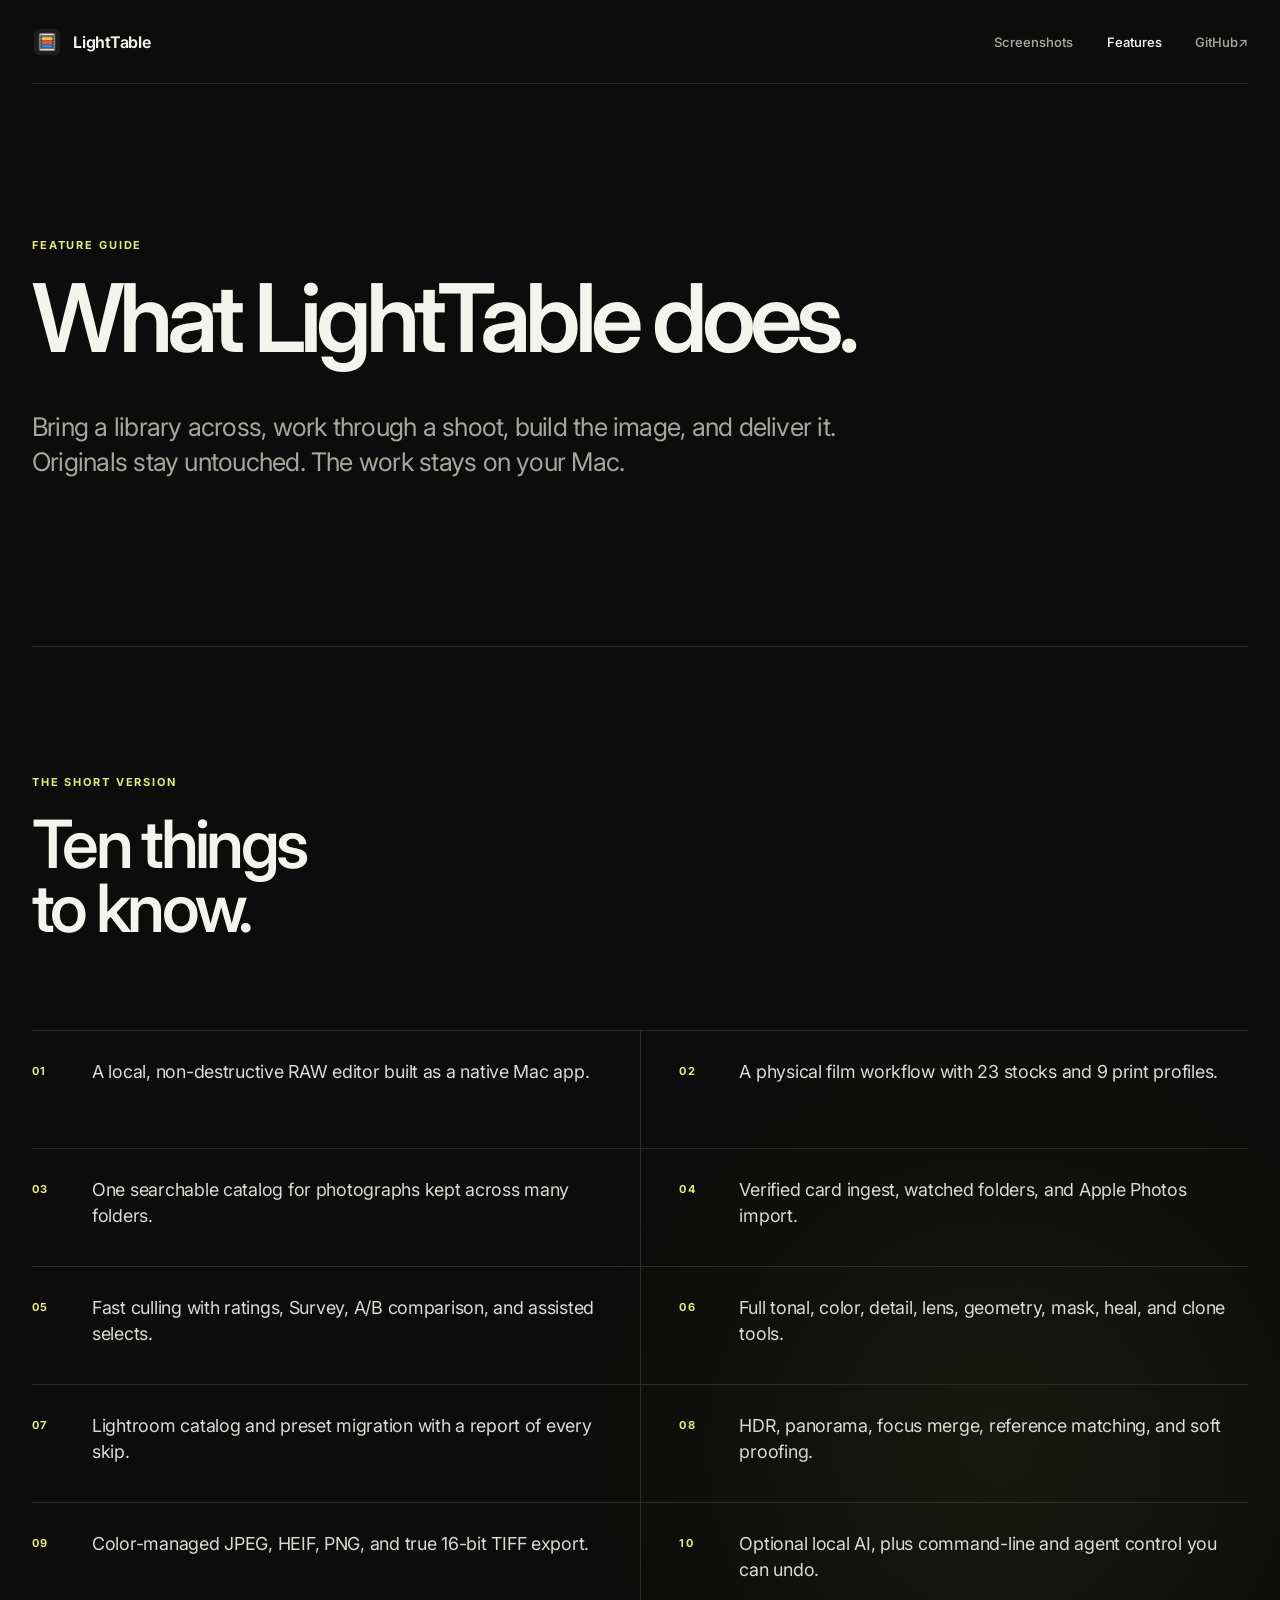
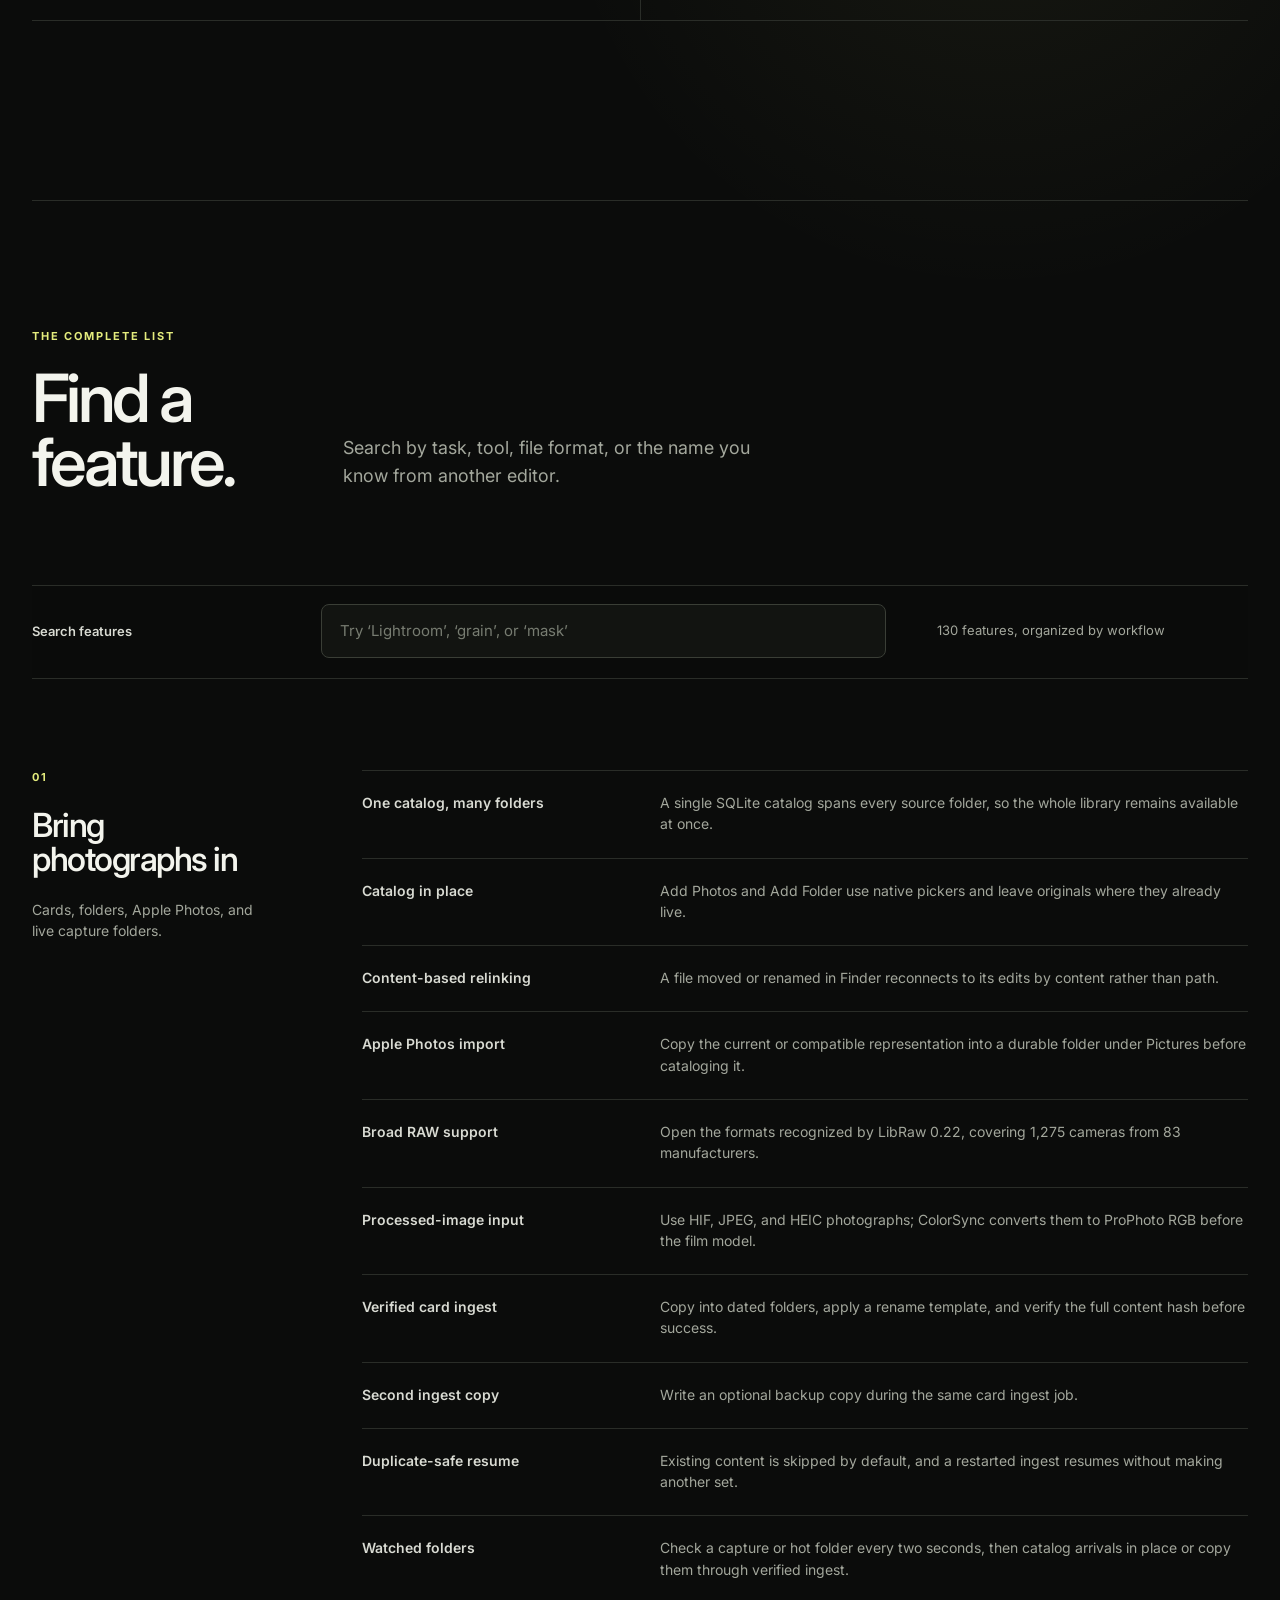
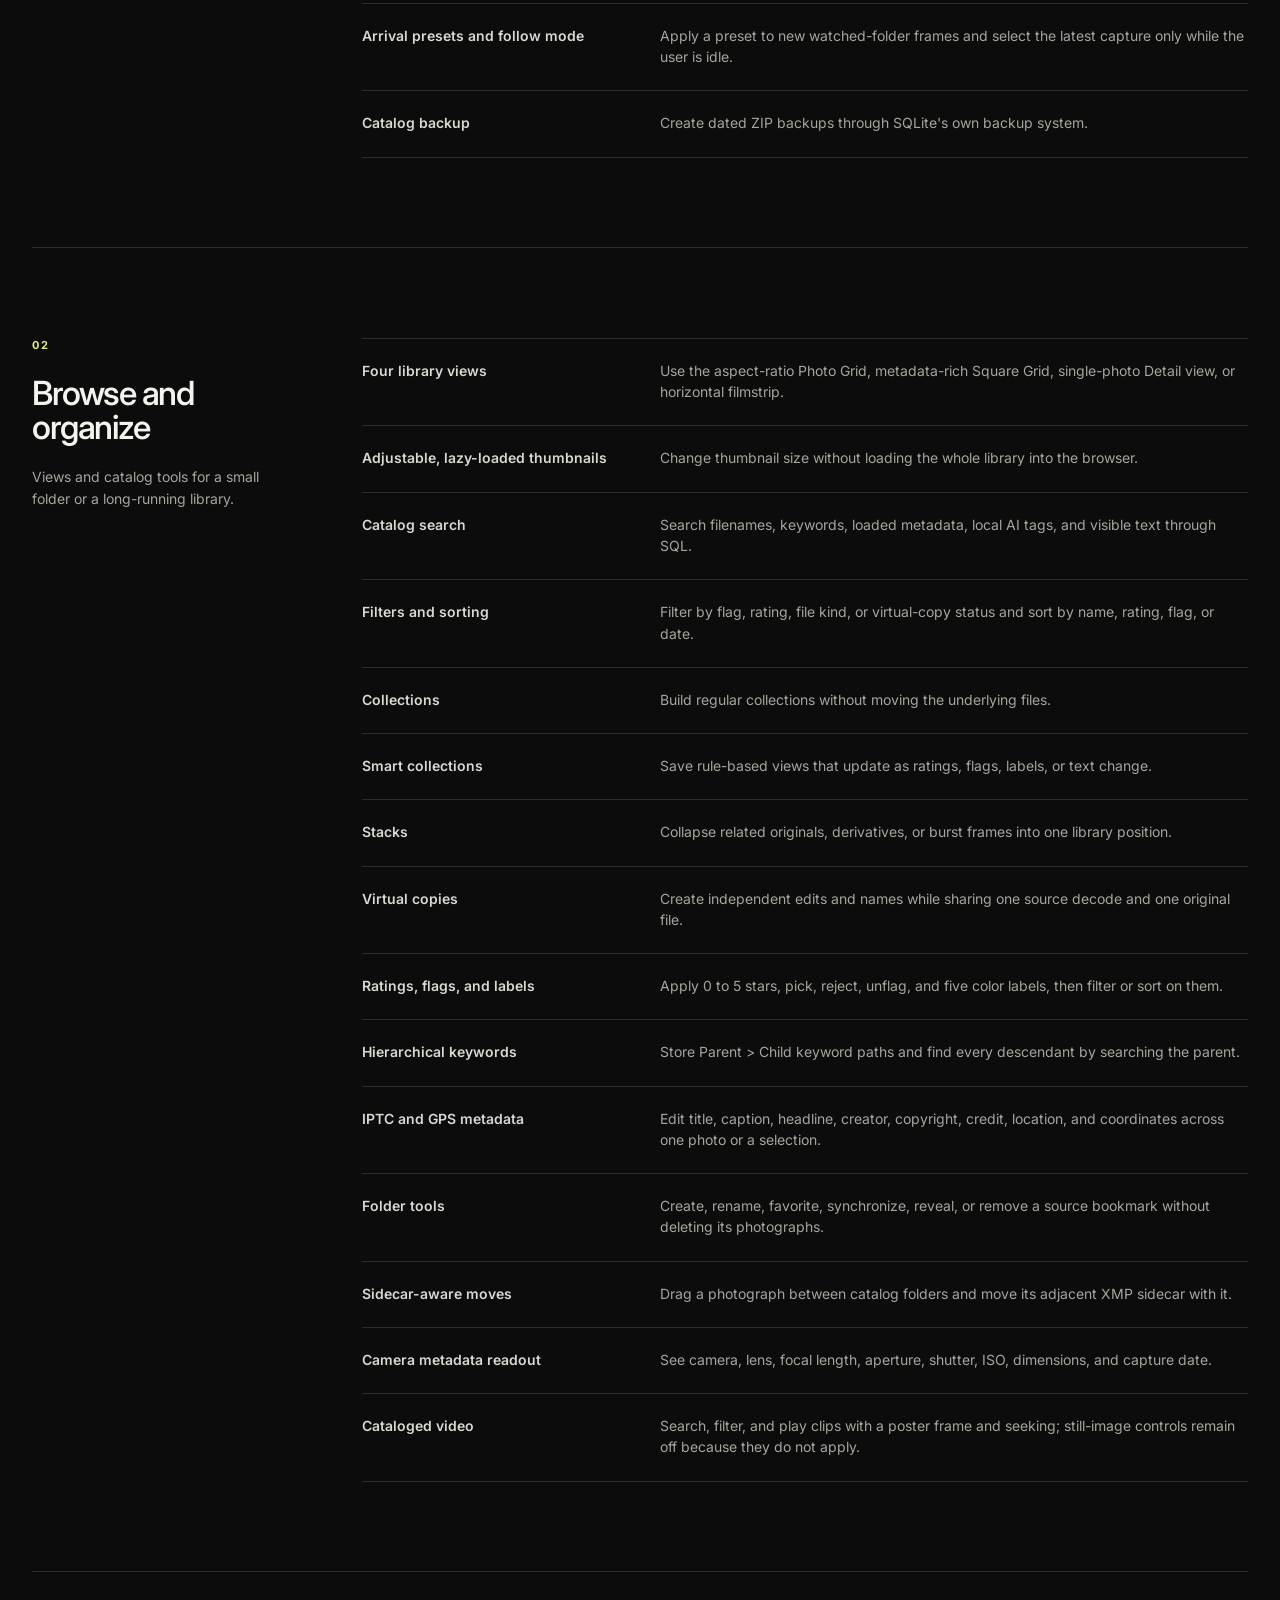
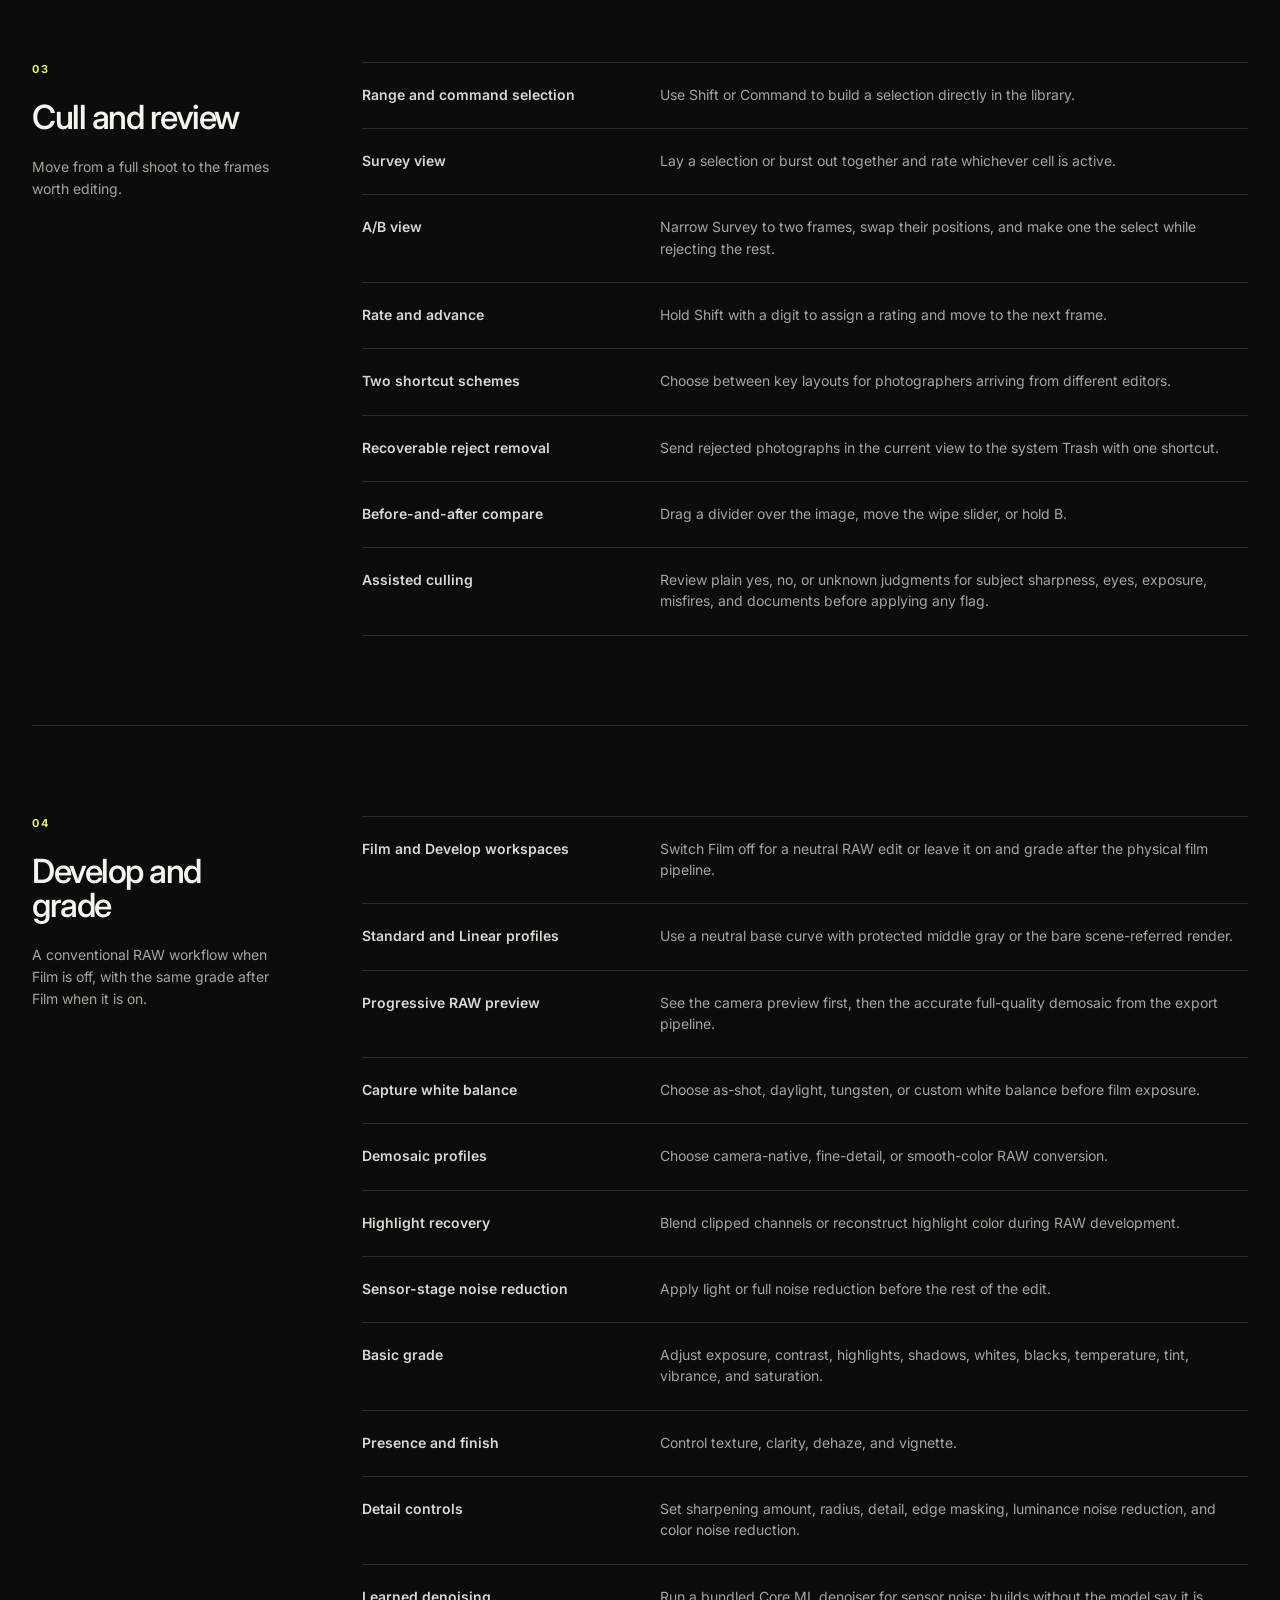
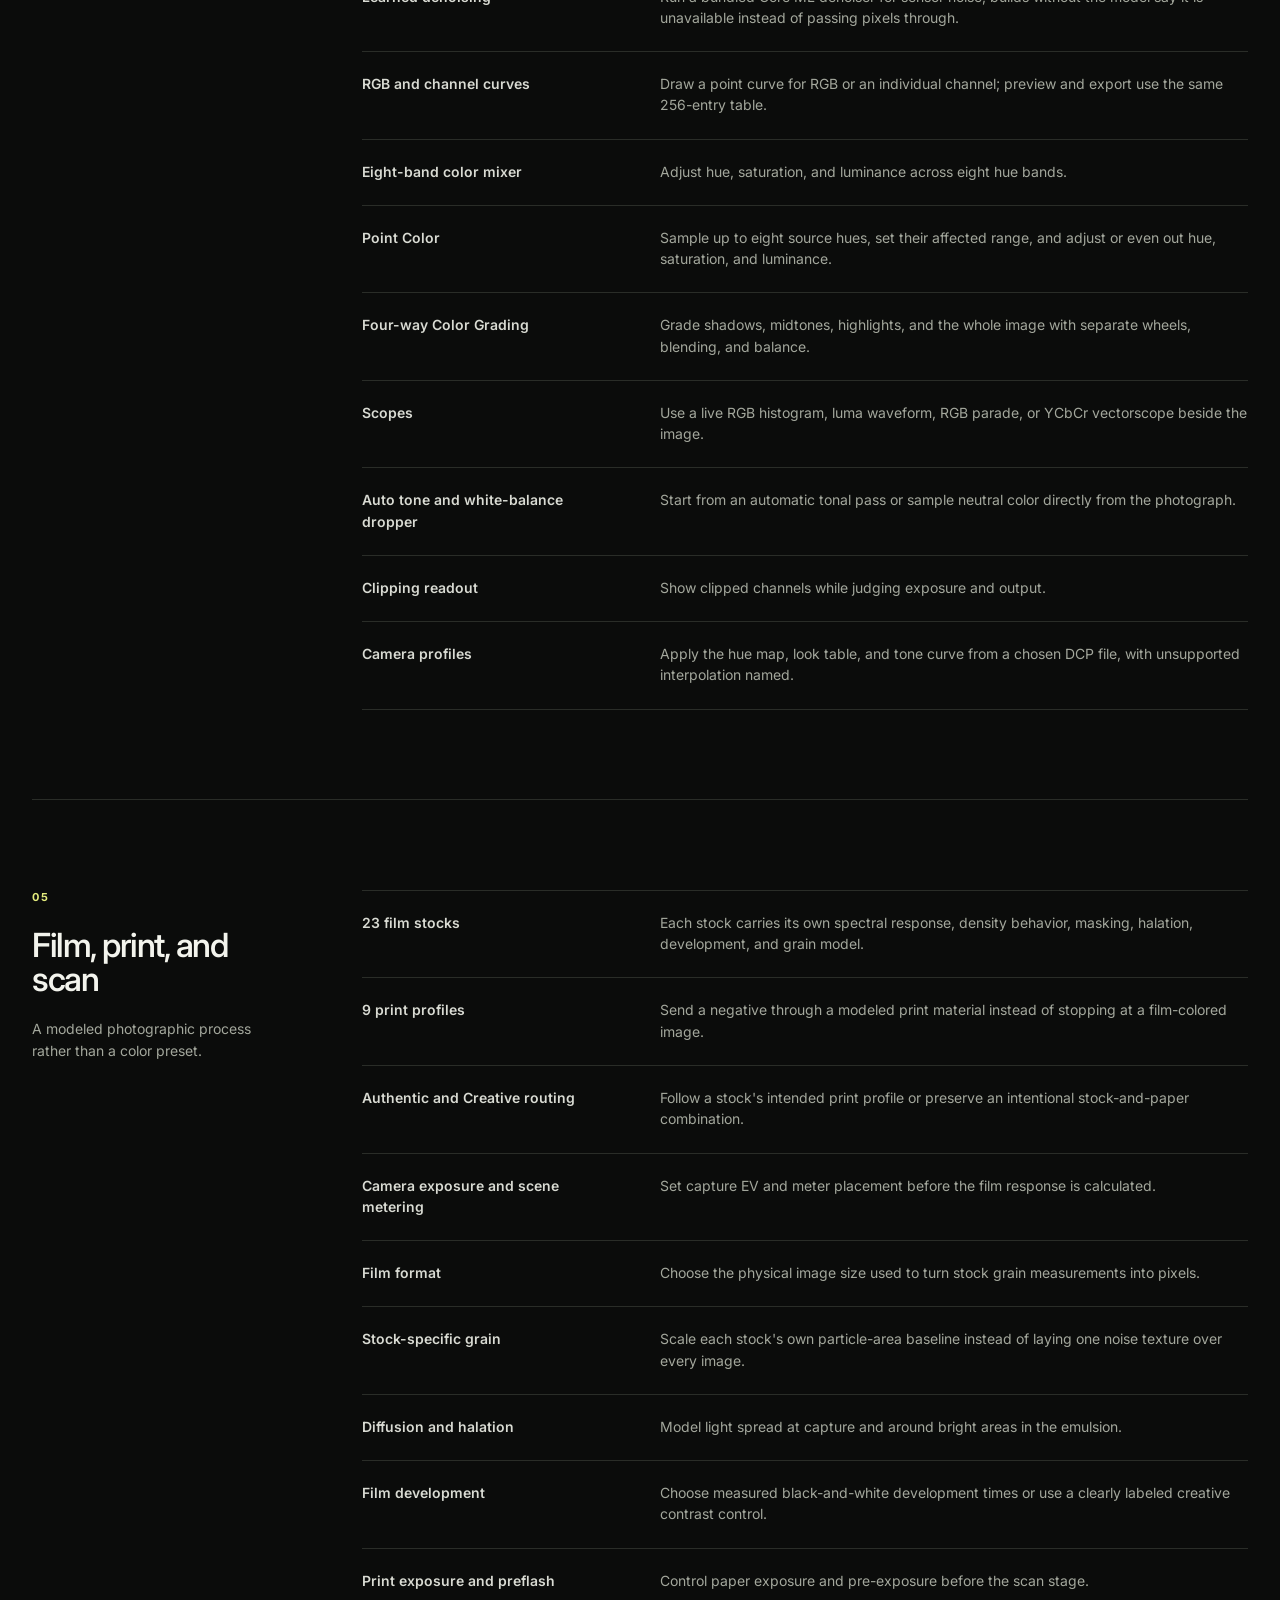
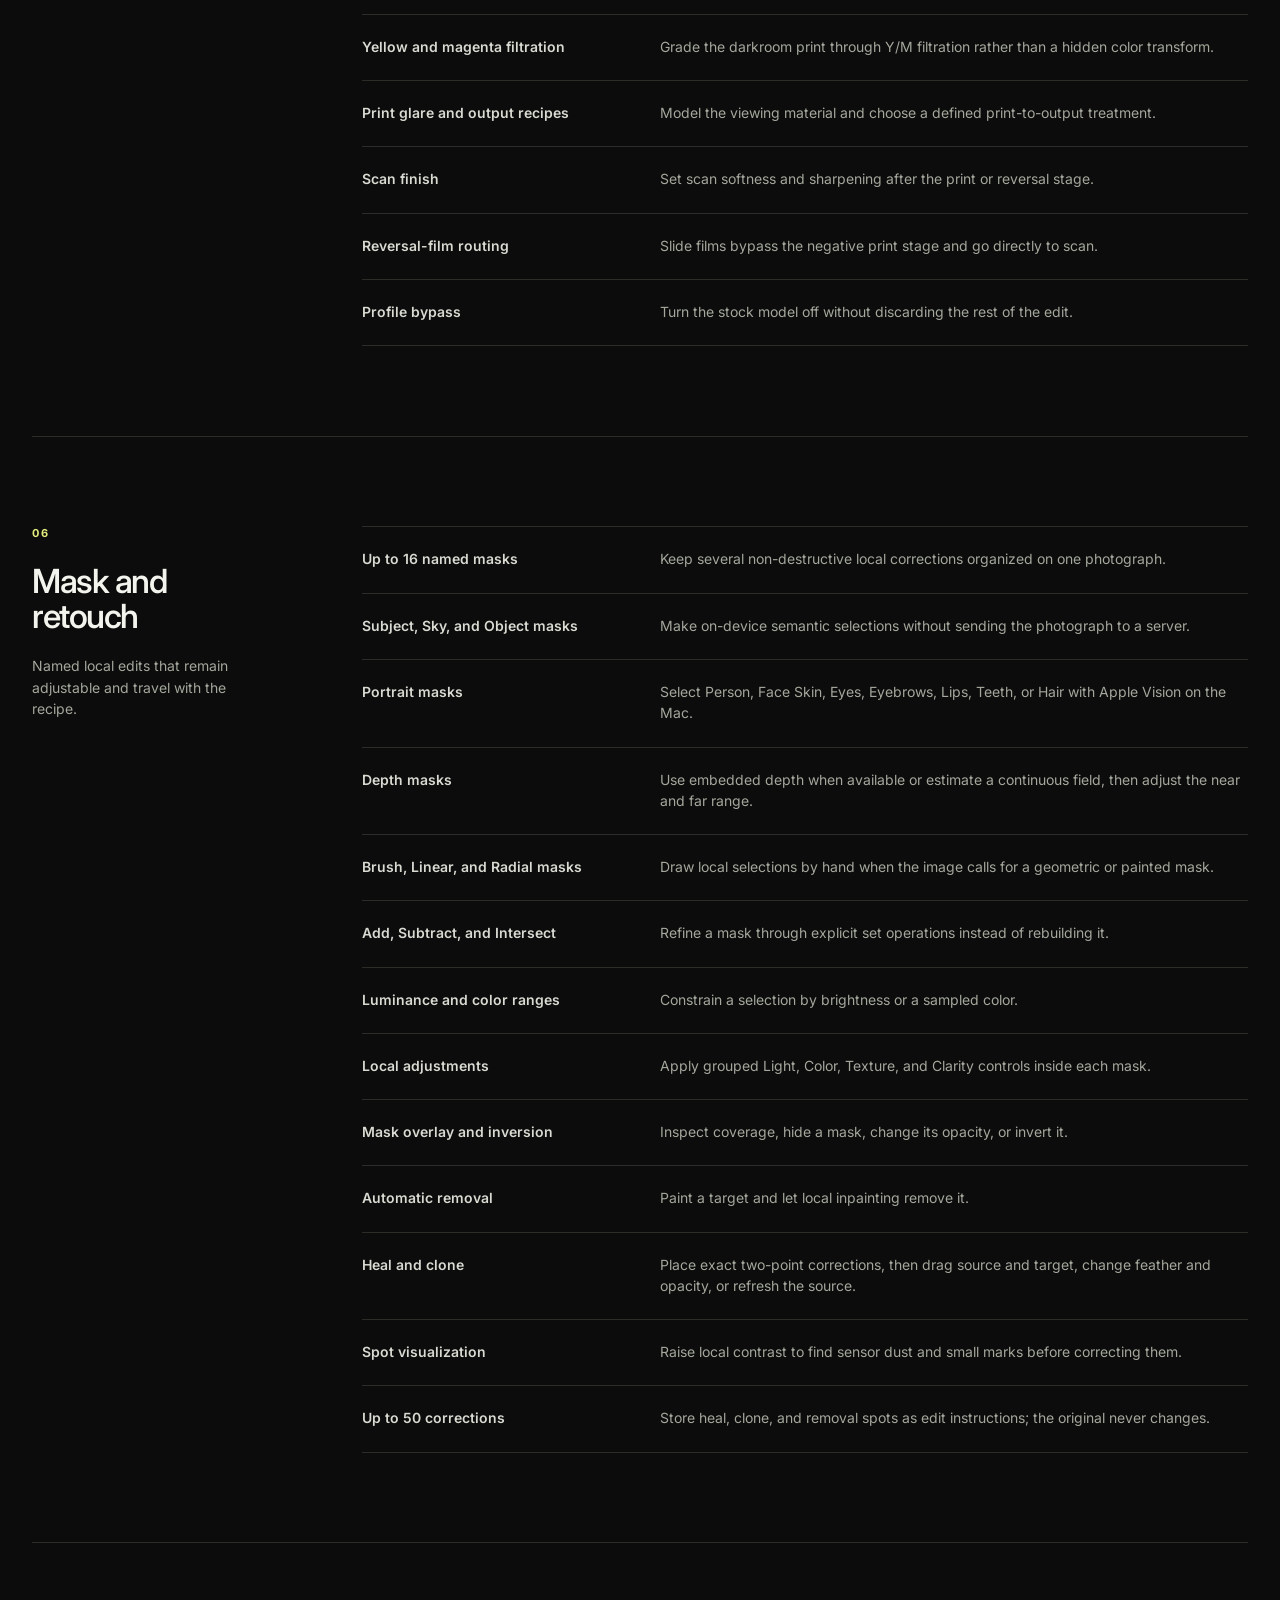
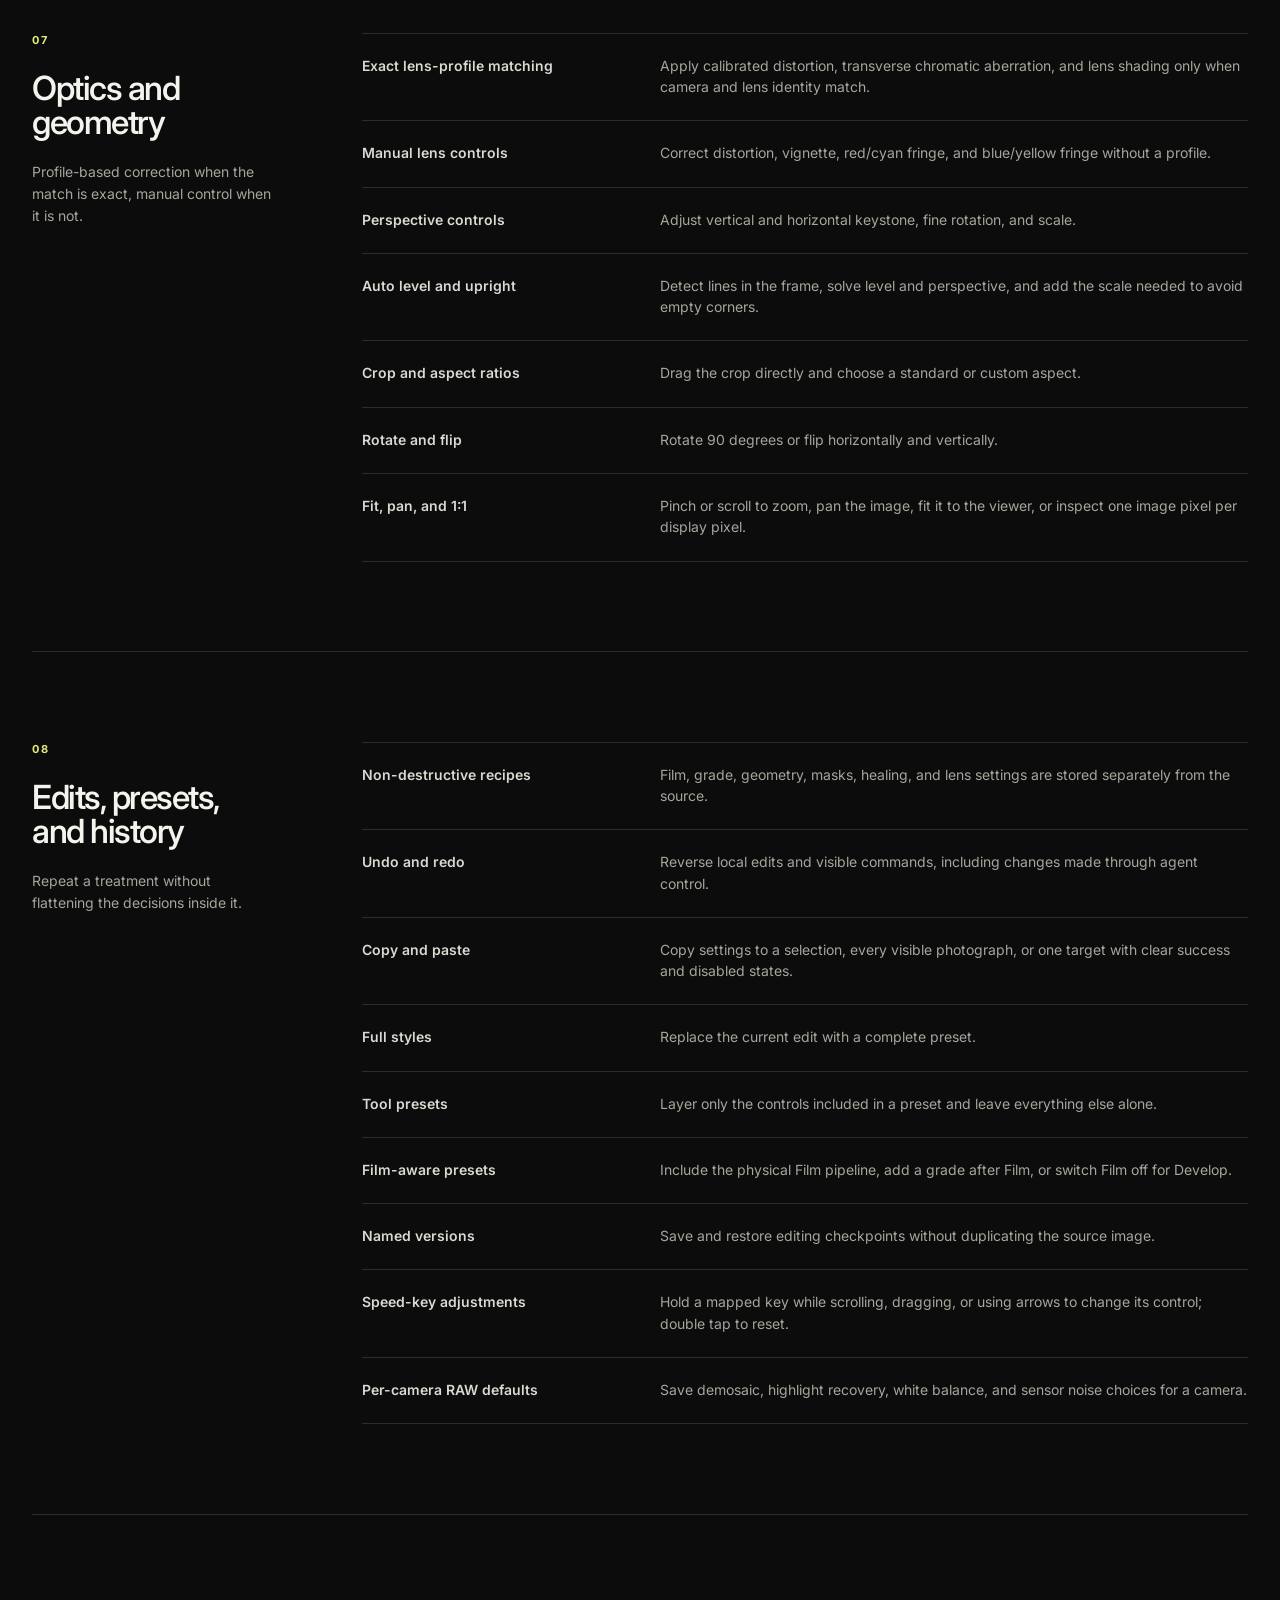
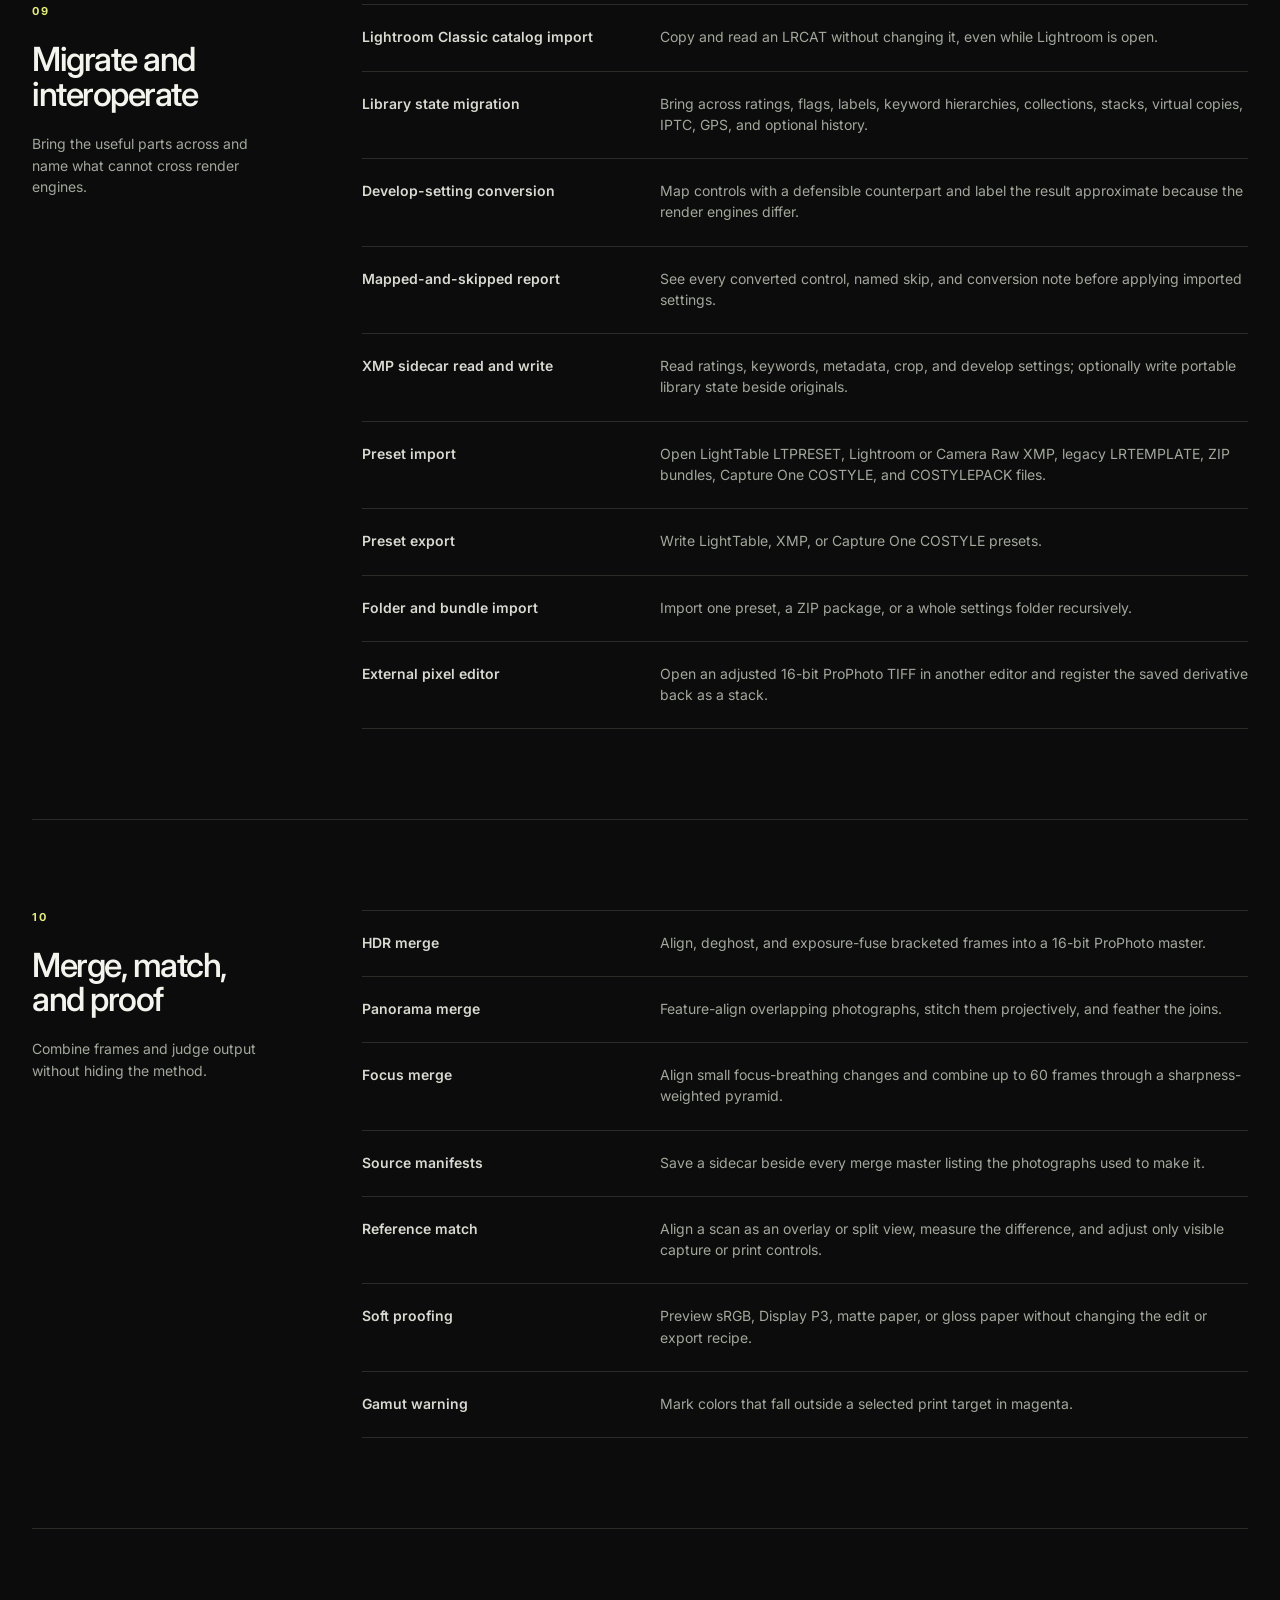
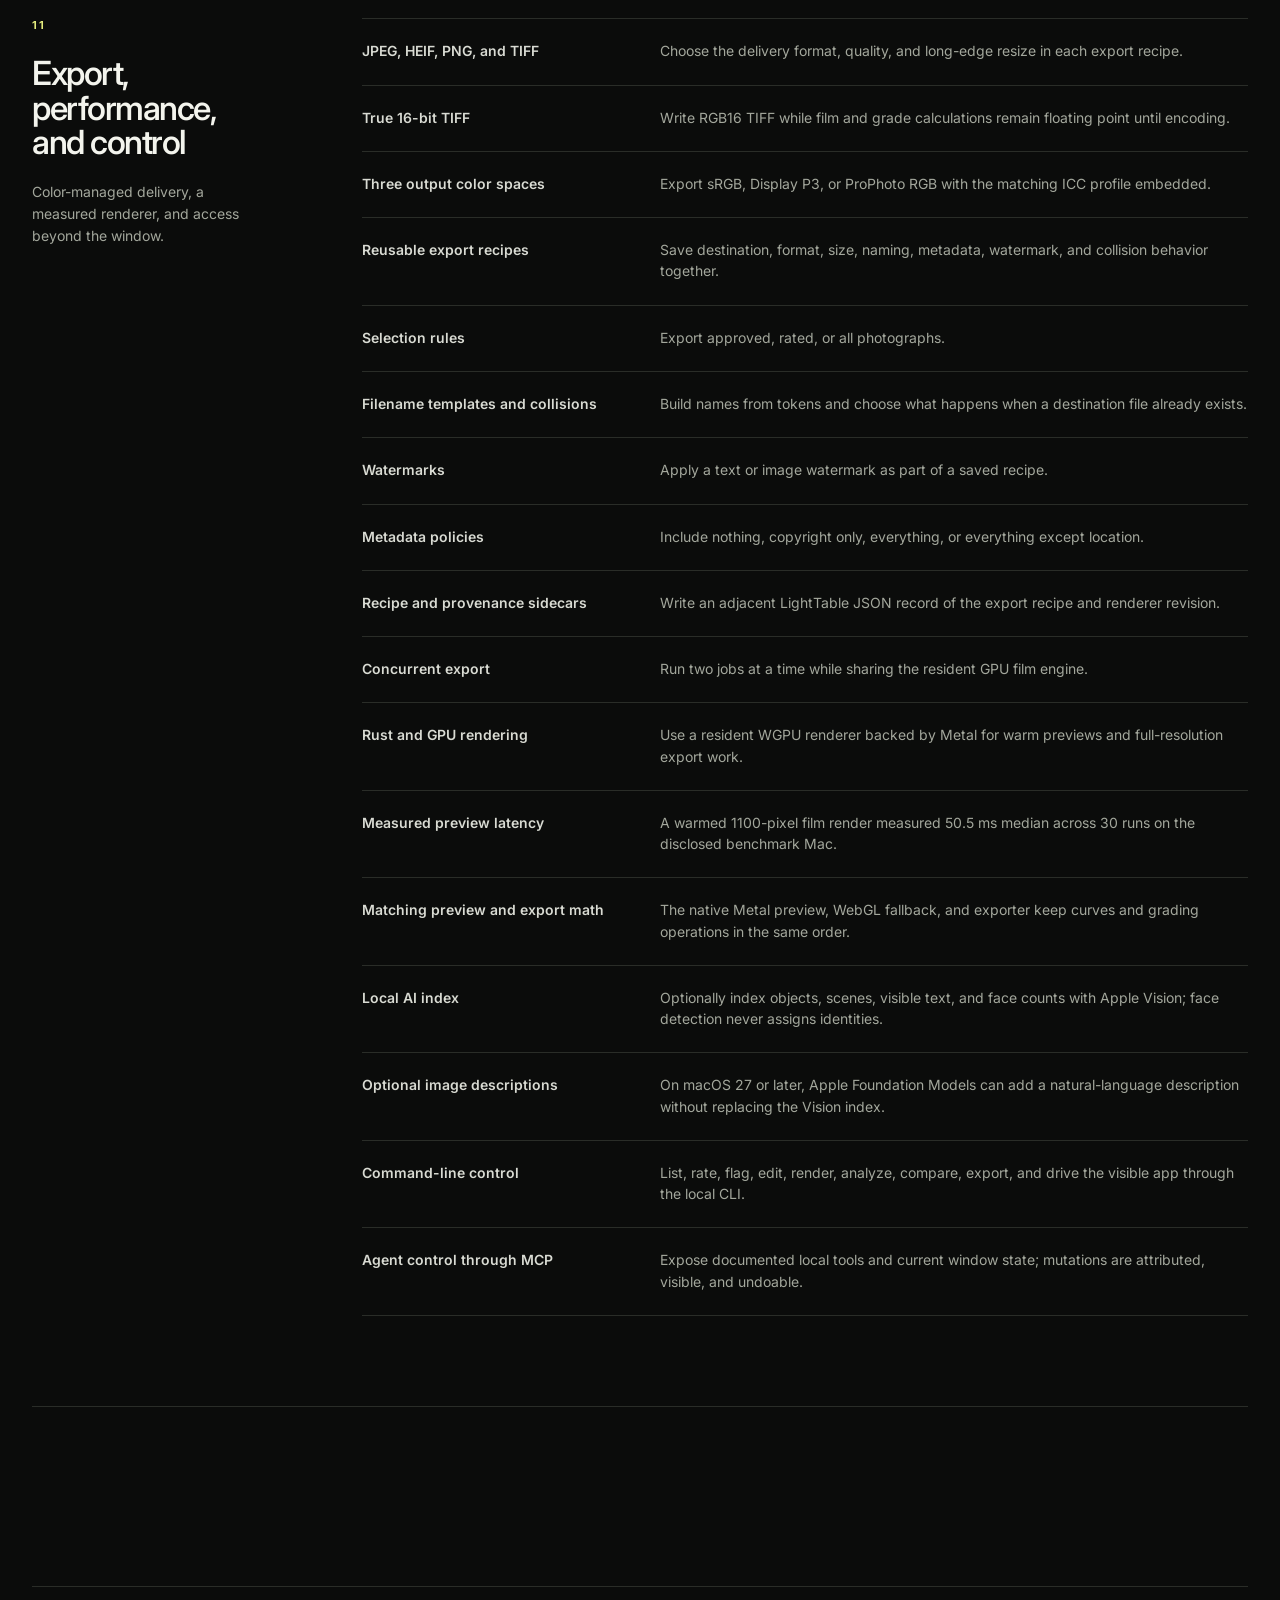
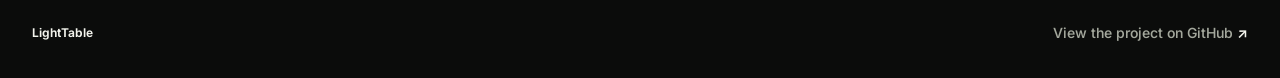
==== features.html @ 834a9f25 "Add searchable feature guide" ====
<!doctype html>
<html lang="en">
  <head>
    <meta charset="utf-8" />
    <meta name="viewport" content="width=device-width, initial-scale=1" />
    <meta
      name="description"
      content="A complete, searchable guide to LightTable's library, RAW editing, film, masking, migration, and export features."
    />
    <meta property="og:title" content="LightTable features" />
    <meta
      property="og:description"
      content="A complete, searchable guide to LightTable's photographic workflow."
    />
    <meta property="og:type" content="website" />
    <meta property="og:url" content="https://lighttable.app/features.html" />
    <meta property="og:image" content="https://lighttable.app/og.png" />
    <meta name="twitter:card" content="summary_large_image" />
    <meta name="theme-color" content="#0b0c0b" />
    <link rel="icon" href="icon.png" />
    <link rel="preconnect" href="https://fonts.googleapis.com" />
    <link rel="preconnect" href="https://fonts.gstatic.com" crossorigin />
    <link
      href="https://fonts.googleapis.com/css2?family=Inter:wght@400;500;600;700&amp;display=swap"
      rel="stylesheet"
    />
    <link rel="stylesheet" href="styles.css" />
    <title>LightTable features</title>
  </head>
  <body>
    <a class="skip-link" href="#main">Skip to content</a>
    <header class="site-header">
      <a class="wordmark" href="./" aria-label="LightTable home">
        <img src="icon.png" alt="" width="30" height="30" />
        <span>LightTable</span>
      </a>
      <nav class="site-nav" aria-label="Main navigation">
        <a href="screenshots.html">Screenshots</a>
        <a href="features.html" aria-current="page">Features</a>
        <a href="https://github.com/reville/lighttable-app">GitHub <span aria-hidden="true">↗</span></a>
      </nav>
    </header>

    <main class="features-main" id="main">
      <header class="features-hero">
        <p class="eyebrow reveal">Feature guide</p>
        <h1 class="reveal">What LightTable does.</h1>
        <p class="features-lede reveal">
          Bring a library across, work through a shoot, build the image, and
          deliver it. Originals stay untouched. The work stays on your Mac.
        </p>
      </header>

      <section class="feature-overview" aria-labelledby="overview-title">
        <header class="feature-section-intro reveal">
          <p class="eyebrow">The short version</p>
          <h2 id="overview-title">Ten things to know.</h2>
        </header>
        <ol class="big-picture-list reveal">
          <li>A local, non-destructive RAW editor built as a native Mac app.</li>
          <li>A physical film workflow with 23 stocks and 9 print profiles.</li>
          <li>One searchable catalog for photographs kept across many folders.</li>
          <li>Verified card ingest, watched folders, and Apple Photos import.</li>
          <li>Fast culling with ratings, Survey, A/B comparison, and assisted selects.</li>
          <li>Full tonal, color, detail, lens, geometry, mask, heal, and clone tools.</li>
          <li>Lightroom catalog and preset migration with a report of every skip.</li>
          <li>HDR, panorama, focus merge, reference matching, and soft proofing.</li>
          <li>Color-managed JPEG, HEIF, PNG, and true 16-bit TIFF export.</li>
          <li>Optional local AI, plus command-line and agent control you can undo.</li>
        </ol>
      </section>

      <section class="feature-directory" aria-labelledby="directory-title">
        <header class="feature-section-intro feature-directory-intro reveal">
          <p class="eyebrow">The complete list</p>
          <h2 id="directory-title">Find a feature.</h2>
          <p>
            Search by task, tool, file format, or the name you know from another editor.
          </p>
        </header>

        <div class="feature-search-bar">
          <form class="feature-search" role="search" novalidate>
            <label for="feature-search">Search features</label>
            <div class="feature-search-control">
              <input
                id="feature-search"
                name="q"
                type="search"
                placeholder="Try ‘Lightroom’, ‘grain’, or ‘mask’"
                autocomplete="off"
                aria-describedby="feature-results"
              />
              <button id="feature-search-clear" type="button" hidden>Clear</button>
            </div>
            <p id="feature-results" aria-live="polite" aria-atomic="true">
              Browse every feature by workflow.
            </p>
          </form>
        </div>

        <div class="feature-groups">
          <section class="feature-group reveal" data-feature-group>
            <header class="feature-group-header">
              <p class="feature-group-number">01</p>
              <h3>Bring photographs in</h3>
              <p>Cards, folders, Apple Photos, and live capture folders.</p>
            </header>
            <ul class="feature-items">
              <li data-feature><strong>One catalog, many folders</strong><span>A single SQLite catalog spans every source folder, so the whole library remains available at once.</span></li>
              <li data-feature><strong>Catalog in place</strong><span>Add Photos and Add Folder use native pickers and leave originals where they already live.</span></li>
              <li data-feature><strong>Content-based relinking</strong><span>A file moved or renamed in Finder reconnects to its edits by content rather than path.</span></li>
              <li data-feature><strong>Apple Photos import</strong><span>Copy the current or compatible representation into a durable folder under Pictures before cataloging it.</span></li>
              <li data-feature><strong>Broad RAW support</strong><span>Open the formats recognized by LibRaw 0.22, covering 1,275 cameras from 83 manufacturers.</span></li>
              <li data-feature><strong>Processed-image input</strong><span>Use HIF, JPEG, and HEIC photographs; ColorSync converts them to ProPhoto RGB before the film model.</span></li>
              <li data-feature><strong>Verified card ingest</strong><span>Copy into dated folders, apply a rename template, and verify the full content hash before success.</span></li>
              <li data-feature><strong>Second ingest copy</strong><span>Write an optional backup copy during the same card ingest job.</span></li>
              <li data-feature><strong>Duplicate-safe resume</strong><span>Existing content is skipped by default, and a restarted ingest resumes without making another set.</span></li>
              <li data-feature><strong>Watched folders</strong><span>Check a capture or hot folder every two seconds, then catalog arrivals in place or copy them through verified ingest.</span></li>
              <li data-feature><strong>Arrival presets and follow mode</strong><span>Apply a preset to new watched-folder frames and select the latest capture only while the user is idle.</span></li>
              <li data-feature><strong>Catalog backup</strong><span>Create dated ZIP backups through SQLite's own backup system.</span></li>
            </ul>
          </section>

          <section class="feature-group reveal" data-feature-group>
            <header class="feature-group-header">
              <p class="feature-group-number">02</p>
              <h3>Browse and organize</h3>
              <p>Views and catalog tools for a small folder or a long-running library.</p>
            </header>
            <ul class="feature-items">
              <li data-feature><strong>Four library views</strong><span>Use the aspect-ratio Photo Grid, metadata-rich Square Grid, single-photo Detail view, or horizontal filmstrip.</span></li>
              <li data-feature><strong>Adjustable, lazy-loaded thumbnails</strong><span>Change thumbnail size without loading the whole library into the browser.</span></li>
              <li data-feature><strong>Catalog search</strong><span>Search filenames, keywords, loaded metadata, local AI tags, and visible text through SQL.</span></li>
              <li data-feature><strong>Filters and sorting</strong><span>Filter by flag, rating, file kind, or virtual-copy status and sort by name, rating, flag, or date.</span></li>
              <li data-feature><strong>Collections</strong><span>Build regular collections without moving the underlying files.</span></li>
              <li data-feature><strong>Smart collections</strong><span>Save rule-based views that update as ratings, flags, labels, or text change.</span></li>
              <li data-feature><strong>Stacks</strong><span>Collapse related originals, derivatives, or burst frames into one library position.</span></li>
              <li data-feature><strong>Virtual copies</strong><span>Create independent edits and names while sharing one source decode and one original file.</span></li>
              <li data-feature><strong>Ratings, flags, and labels</strong><span>Apply 0 to 5 stars, pick, reject, unflag, and five color labels, then filter or sort on them.</span></li>
              <li data-feature><strong>Hierarchical keywords</strong><span>Store Parent &gt; Child keyword paths and find every descendant by searching the parent.</span></li>
              <li data-feature><strong>IPTC and GPS metadata</strong><span>Edit title, caption, headline, creator, copyright, credit, location, and coordinates across one photo or a selection.</span></li>
              <li data-feature><strong>Folder tools</strong><span>Create, rename, favorite, synchronize, reveal, or remove a source bookmark without deleting its photographs.</span></li>
              <li data-feature><strong>Sidecar-aware moves</strong><span>Drag a photograph between catalog folders and move its adjacent XMP sidecar with it.</span></li>
              <li data-feature><strong>Camera metadata readout</strong><span>See camera, lens, focal length, aperture, shutter, ISO, dimensions, and capture date.</span></li>
              <li data-feature><strong>Cataloged video</strong><span>Search, filter, and play clips with a poster frame and seeking; still-image controls remain off because they do not apply.</span></li>
            </ul>
          </section>

          <section class="feature-group reveal" data-feature-group>
            <header class="feature-group-header">
              <p class="feature-group-number">03</p>
              <h3>Cull and review</h3>
              <p>Move from a full shoot to the frames worth editing.</p>
            </header>
            <ul class="feature-items">
              <li data-feature><strong>Range and command selection</strong><span>Use Shift or Command to build a selection directly in the library.</span></li>
              <li data-feature><strong>Survey view</strong><span>Lay a selection or burst out together and rate whichever cell is active.</span></li>
              <li data-feature><strong>A/B view</strong><span>Narrow Survey to two frames, swap their positions, and make one the select while rejecting the rest.</span></li>
              <li data-feature><strong>Rate and advance</strong><span>Hold Shift with a digit to assign a rating and move to the next frame.</span></li>
              <li data-feature><strong>Two shortcut schemes</strong><span>Choose between key layouts for photographers arriving from different editors.</span></li>
              <li data-feature><strong>Recoverable reject removal</strong><span>Send rejected photographs in the current view to the system Trash with one shortcut.</span></li>
              <li data-feature><strong>Before-and-after compare</strong><span>Drag a divider over the image, move the wipe slider, or hold B.</span></li>
              <li data-feature><strong>Assisted culling</strong><span>Review plain yes, no, or unknown judgments for subject sharpness, eyes, exposure, misfires, and documents before applying any flag.</span></li>
            </ul>
          </section>

          <section class="feature-group reveal" data-feature-group>
            <header class="feature-group-header">
              <p class="feature-group-number">04</p>
              <h3>Develop and grade</h3>
              <p>A conventional RAW workflow when Film is off, with the same grade after Film when it is on.</p>
            </header>
            <ul class="feature-items">
              <li data-feature><strong>Film and Develop workspaces</strong><span>Switch Film off for a neutral RAW edit or leave it on and grade after the physical film pipeline.</span></li>
              <li data-feature><strong>Standard and Linear profiles</strong><span>Use a neutral base curve with protected middle gray or the bare scene-referred render.</span></li>
              <li data-feature><strong>Progressive RAW preview</strong><span>See the camera preview first, then the accurate full-quality demosaic from the export pipeline.</span></li>
              <li data-feature><strong>Capture white balance</strong><span>Choose as-shot, daylight, tungsten, or custom white balance before film exposure.</span></li>
              <li data-feature><strong>Demosaic profiles</strong><span>Choose camera-native, fine-detail, or smooth-color RAW conversion.</span></li>
              <li data-feature><strong>Highlight recovery</strong><span>Blend clipped channels or reconstruct highlight color during RAW development.</span></li>
              <li data-feature><strong>Sensor-stage noise reduction</strong><span>Apply light or full noise reduction before the rest of the edit.</span></li>
              <li data-feature><strong>Basic grade</strong><span>Adjust exposure, contrast, highlights, shadows, whites, blacks, temperature, tint, vibrance, and saturation.</span></li>
              <li data-feature><strong>Presence and finish</strong><span>Control texture, clarity, dehaze, and vignette.</span></li>
              <li data-feature><strong>Detail controls</strong><span>Set sharpening amount, radius, detail, edge masking, luminance noise reduction, and color noise reduction.</span></li>
              <li data-feature><strong>Learned denoising</strong><span>Run a bundled Core ML denoiser for sensor noise; builds without the model say it is unavailable instead of passing pixels through.</span></li>
              <li data-feature><strong>RGB and channel curves</strong><span>Draw a point curve for RGB or an individual channel; preview and export use the same 256-entry table.</span></li>
              <li data-feature><strong>Eight-band color mixer</strong><span>Adjust hue, saturation, and luminance across eight hue bands.</span></li>
              <li data-feature><strong>Point Color</strong><span>Sample up to eight source hues, set their affected range, and adjust or even out hue, saturation, and luminance.</span></li>
              <li data-feature><strong>Four-way Color Grading</strong><span>Grade shadows, midtones, highlights, and the whole image with separate wheels, blending, and balance.</span></li>
              <li data-feature><strong>Scopes</strong><span>Use a live RGB histogram, luma waveform, RGB parade, or YCbCr vectorscope beside the image.</span></li>
              <li data-feature><strong>Auto tone and white-balance dropper</strong><span>Start from an automatic tonal pass or sample neutral color directly from the photograph.</span></li>
              <li data-feature><strong>Clipping readout</strong><span>Show clipped channels while judging exposure and output.</span></li>
              <li data-feature><strong>Camera profiles</strong><span>Apply the hue map, look table, and tone curve from a chosen DCP file, with unsupported interpolation named.</span></li>
            </ul>
          </section>

          <section class="feature-group reveal" data-feature-group>
            <header class="feature-group-header">
              <p class="feature-group-number">05</p>
              <h3>Film, print, and scan</h3>
              <p>A modeled photographic process rather than a color preset.</p>
            </header>
            <ul class="feature-items">
              <li data-feature><strong>23 film stocks</strong><span>Each stock carries its own spectral response, density behavior, masking, halation, development, and grain model.</span></li>
              <li data-feature><strong>9 print profiles</strong><span>Send a negative through a modeled print material instead of stopping at a film-colored image.</span></li>
              <li data-feature><strong>Authentic and Creative routing</strong><span>Follow a stock's intended print profile or preserve an intentional stock-and-paper combination.</span></li>
              <li data-feature><strong>Camera exposure and scene metering</strong><span>Set capture EV and meter placement before the film response is calculated.</span></li>
              <li data-feature><strong>Film format</strong><span>Choose the physical image size used to turn stock grain measurements into pixels.</span></li>
              <li data-feature><strong>Stock-specific grain</strong><span>Scale each stock's own particle-area baseline instead of laying one noise texture over every image.</span></li>
              <li data-feature><strong>Diffusion and halation</strong><span>Model light spread at capture and around bright areas in the emulsion.</span></li>
              <li data-feature><strong>Film development</strong><span>Choose measured black-and-white development times or use a clearly labeled creative contrast control.</span></li>
              <li data-feature><strong>Print exposure and preflash</strong><span>Control paper exposure and pre-exposure before the scan stage.</span></li>
              <li data-feature><strong>Yellow and magenta filtration</strong><span>Grade the darkroom print through Y/M filtration rather than a hidden color transform.</span></li>
              <li data-feature><strong>Print glare and output recipes</strong><span>Model the viewing material and choose a defined print-to-output treatment.</span></li>
              <li data-feature><strong>Scan finish</strong><span>Set scan softness and sharpening after the print or reversal stage.</span></li>
              <li data-feature><strong>Reversal-film routing</strong><span>Slide films bypass the negative print stage and go directly to scan.</span></li>
              <li data-feature><strong>Profile bypass</strong><span>Turn the stock model off without discarding the rest of the edit.</span></li>
            </ul>
          </section>

          <section class="feature-group reveal" data-feature-group>
            <header class="feature-group-header">
              <p class="feature-group-number">06</p>
              <h3>Mask and retouch</h3>
              <p>Named local edits that remain adjustable and travel with the recipe.</p>
            </header>
            <ul class="feature-items">
              <li data-feature><strong>Up to 16 named masks</strong><span>Keep several non-destructive local corrections organized on one photograph.</span></li>
              <li data-feature><strong>Subject, Sky, and Object masks</strong><span>Make on-device semantic selections without sending the photograph to a server.</span></li>
              <li data-feature><strong>Portrait masks</strong><span>Select Person, Face Skin, Eyes, Eyebrows, Lips, Teeth, or Hair with Apple Vision on the Mac.</span></li>
              <li data-feature><strong>Depth masks</strong><span>Use embedded depth when available or estimate a continuous field, then adjust the near and far range.</span></li>
              <li data-feature><strong>Brush, Linear, and Radial masks</strong><span>Draw local selections by hand when the image calls for a geometric or painted mask.</span></li>
              <li data-feature><strong>Add, Subtract, and Intersect</strong><span>Refine a mask through explicit set operations instead of rebuilding it.</span></li>
              <li data-feature><strong>Luminance and color ranges</strong><span>Constrain a selection by brightness or a sampled color.</span></li>
              <li data-feature><strong>Local adjustments</strong><span>Apply grouped Light, Color, Texture, and Clarity controls inside each mask.</span></li>
              <li data-feature><strong>Mask overlay and inversion</strong><span>Inspect coverage, hide a mask, change its opacity, or invert it.</span></li>
              <li data-feature><strong>Automatic removal</strong><span>Paint a target and let local inpainting remove it.</span></li>
              <li data-feature><strong>Heal and clone</strong><span>Place exact two-point corrections, then drag source and target, change feather and opacity, or refresh the source.</span></li>
              <li data-feature><strong>Spot visualization</strong><span>Raise local contrast to find sensor dust and small marks before correcting them.</span></li>
              <li data-feature><strong>Up to 50 corrections</strong><span>Store heal, clone, and removal spots as edit instructions; the original never changes.</span></li>
            </ul>
          </section>

          <section class="feature-group reveal" data-feature-group>
            <header class="feature-group-header">
              <p class="feature-group-number">07</p>
              <h3>Optics and geometry</h3>
              <p>Profile-based correction when the match is exact, manual control when it is not.</p>
            </header>
            <ul class="feature-items">
              <li data-feature><strong>Exact lens-profile matching</strong><span>Apply calibrated distortion, transverse chromatic aberration, and lens shading only when camera and lens identity match.</span></li>
              <li data-feature><strong>Manual lens controls</strong><span>Correct distortion, vignette, red/cyan fringe, and blue/yellow fringe without a profile.</span></li>
              <li data-feature><strong>Perspective controls</strong><span>Adjust vertical and horizontal keystone, fine rotation, and scale.</span></li>
              <li data-feature><strong>Auto level and upright</strong><span>Detect lines in the frame, solve level and perspective, and add the scale needed to avoid empty corners.</span></li>
              <li data-feature><strong>Crop and aspect ratios</strong><span>Drag the crop directly and choose a standard or custom aspect.</span></li>
              <li data-feature><strong>Rotate and flip</strong><span>Rotate 90 degrees or flip horizontally and vertically.</span></li>
              <li data-feature><strong>Fit, pan, and 1:1</strong><span>Pinch or scroll to zoom, pan the image, fit it to the viewer, or inspect one image pixel per display pixel.</span></li>
            </ul>
          </section>

          <section class="feature-group reveal" data-feature-group>
            <header class="feature-group-header">
              <p class="feature-group-number">08</p>
              <h3>Edits, presets, and history</h3>
              <p>Repeat a treatment without flattening the decisions inside it.</p>
            </header>
            <ul class="feature-items">
              <li data-feature><strong>Non-destructive recipes</strong><span>Film, grade, geometry, masks, healing, and lens settings are stored separately from the source.</span></li>
              <li data-feature><strong>Undo and redo</strong><span>Reverse local edits and visible commands, including changes made through agent control.</span></li>
              <li data-feature><strong>Copy and paste</strong><span>Copy settings to a selection, every visible photograph, or one target with clear success and disabled states.</span></li>
              <li data-feature><strong>Full styles</strong><span>Replace the current edit with a complete preset.</span></li>
              <li data-feature><strong>Tool presets</strong><span>Layer only the controls included in a preset and leave everything else alone.</span></li>
              <li data-feature><strong>Film-aware presets</strong><span>Include the physical Film pipeline, add a grade after Film, or switch Film off for Develop.</span></li>
              <li data-feature><strong>Named versions</strong><span>Save and restore editing checkpoints without duplicating the source image.</span></li>
              <li data-feature><strong>Speed-key adjustments</strong><span>Hold a mapped key while scrolling, dragging, or using arrows to change its control; double tap to reset.</span></li>
              <li data-feature><strong>Per-camera RAW defaults</strong><span>Save demosaic, highlight recovery, white balance, and sensor noise choices for a camera.</span></li>
            </ul>
          </section>

          <section class="feature-group reveal" data-feature-group>
            <header class="feature-group-header">
              <p class="feature-group-number">09</p>
              <h3>Migrate and interoperate</h3>
              <p>Bring the useful parts across and name what cannot cross render engines.</p>
            </header>
            <ul class="feature-items">
              <li data-feature><strong>Lightroom Classic catalog import</strong><span>Copy and read an LRCAT without changing it, even while Lightroom is open.</span></li>
              <li data-feature><strong>Library state migration</strong><span>Bring across ratings, flags, labels, keyword hierarchies, collections, stacks, virtual copies, IPTC, GPS, and optional history.</span></li>
              <li data-feature><strong>Develop-setting conversion</strong><span>Map controls with a defensible counterpart and label the result approximate because the render engines differ.</span></li>
              <li data-feature><strong>Mapped-and-skipped report</strong><span>See every converted control, named skip, and conversion note before applying imported settings.</span></li>
              <li data-feature><strong>XMP sidecar read and write</strong><span>Read ratings, keywords, metadata, crop, and develop settings; optionally write portable library state beside originals.</span></li>
              <li data-feature><strong>Preset import</strong><span>Open LightTable LTPRESET, Lightroom or Camera Raw XMP, legacy LRTEMPLATE, ZIP bundles, Capture One COSTYLE, and COSTYLEPACK files.</span></li>
              <li data-feature><strong>Preset export</strong><span>Write LightTable, XMP, or Capture One COSTYLE presets.</span></li>
              <li data-feature><strong>Folder and bundle import</strong><span>Import one preset, a ZIP package, or a whole settings folder recursively.</span></li>
              <li data-feature><strong>External pixel editor</strong><span>Open an adjusted 16-bit ProPhoto TIFF in another editor and register the saved derivative back as a stack.</span></li>
            </ul>
          </section>

          <section class="feature-group reveal" data-feature-group>
            <header class="feature-group-header">
              <p class="feature-group-number">10</p>
              <h3>Merge, match, and proof</h3>
              <p>Combine frames and judge output without hiding the method.</p>
            </header>
            <ul class="feature-items">
              <li data-feature><strong>HDR merge</strong><span>Align, deghost, and exposure-fuse bracketed frames into a 16-bit ProPhoto master.</span></li>
              <li data-feature><strong>Panorama merge</strong><span>Feature-align overlapping photographs, stitch them projectively, and feather the joins.</span></li>
              <li data-feature><strong>Focus merge</strong><span>Align small focus-breathing changes and combine up to 60 frames through a sharpness-weighted pyramid.</span></li>
              <li data-feature><strong>Source manifests</strong><span>Save a sidecar beside every merge master listing the photographs used to make it.</span></li>
              <li data-feature><strong>Reference match</strong><span>Align a scan as an overlay or split view, measure the difference, and adjust only visible capture or print controls.</span></li>
              <li data-feature><strong>Soft proofing</strong><span>Preview sRGB, Display P3, matte paper, or gloss paper without changing the edit or export recipe.</span></li>
              <li data-feature><strong>Gamut warning</strong><span>Mark colors that fall outside a selected print target in magenta.</span></li>
            </ul>
          </section>

          <section class="feature-group reveal" data-feature-group>
            <header class="feature-group-header">
              <p class="feature-group-number">11</p>
              <h3>Export, performance, and control</h3>
              <p>Color-managed delivery, a measured renderer, and access beyond the window.</p>
            </header>
            <ul class="feature-items">
              <li data-feature><strong>JPEG, HEIF, PNG, and TIFF</strong><span>Choose the delivery format, quality, and long-edge resize in each export recipe.</span></li>
              <li data-feature><strong>True 16-bit TIFF</strong><span>Write RGB16 TIFF while film and grade calculations remain floating point until encoding.</span></li>
              <li data-feature><strong>Three output color spaces</strong><span>Export sRGB, Display P3, or ProPhoto RGB with the matching ICC profile embedded.</span></li>
              <li data-feature><strong>Reusable export recipes</strong><span>Save destination, format, size, naming, metadata, watermark, and collision behavior together.</span></li>
              <li data-feature><strong>Selection rules</strong><span>Export approved, rated, or all photographs.</span></li>
              <li data-feature><strong>Filename templates and collisions</strong><span>Build names from tokens and choose what happens when a destination file already exists.</span></li>
              <li data-feature><strong>Watermarks</strong><span>Apply a text or image watermark as part of a saved recipe.</span></li>
              <li data-feature><strong>Metadata policies</strong><span>Include nothing, copyright only, everything, or everything except location.</span></li>
              <li data-feature><strong>Recipe and provenance sidecars</strong><span>Write an adjacent LightTable JSON record of the export recipe and renderer revision.</span></li>
              <li data-feature><strong>Concurrent export</strong><span>Run two jobs at a time while sharing the resident GPU film engine.</span></li>
              <li data-feature><strong>Rust and GPU rendering</strong><span>Use a resident WGPU renderer backed by Metal for warm previews and full-resolution export work.</span></li>
              <li data-feature><strong>Measured preview latency</strong><span>A warmed 1100-pixel film render measured 50.5 ms median across 30 runs on the disclosed benchmark Mac.</span></li>
              <li data-feature><strong>Matching preview and export math</strong><span>The native Metal preview, WebGL fallback, and exporter keep curves and grading operations in the same order.</span></li>
              <li data-feature><strong>Local AI index</strong><span>Optionally index objects, scenes, visible text, and face counts with Apple Vision; face detection never assigns identities.</span></li>
              <li data-feature><strong>Optional image descriptions</strong><span>On macOS 27 or later, Apple Foundation Models can add a natural-language description without replacing the Vision index.</span></li>
              <li data-feature><strong>Command-line control</strong><span>List, rate, flag, edit, render, analyze, compare, export, and drive the visible app through the local CLI.</span></li>
              <li data-feature><strong>Agent control through MCP</strong><span>Expose documented local tools and current window state; mutations are attributed, visible, and undoable.</span></li>
            </ul>
          </section>
        </div>

        <div class="feature-empty" id="feature-empty" hidden>
          <p>No features match that search.</p>
          <button class="text-button" id="feature-empty-clear" type="button">Clear the search</button>
        </div>
      </section>
    </main>

    <footer>
      <span>LightTable</span>
      <a class="text-link" href="https://github.com/reville/lighttable-app">View the project on GitHub <span aria-hidden="true">↗</span></a>
    </footer>

    <script src="script.js"></script>
  </body>
</html>
---- styles.css ----
:root {
  color-scheme: dark;
  --background: #0b0c0b;
  --surface: #121411;
  --text: #f3f4ed;
  --muted: #a3a79c;
  --line: #2a2d28;
  --accent: #e4ec7d;
  --accent-ink: #17190d;
  --max-width: 1540px;
}

* {
  box-sizing: border-box;
}

html {
  scroll-behavior: smooth;
}

body {
  margin: 0;
  min-width: 320px;
  background:
    radial-gradient(circle at 78% 10%, rgba(228, 236, 125, 0.055), transparent 28rem),
    var(--background);
  color: var(--text);
  font-family: "Inter", -apple-system, BlinkMacSystemFont, "Helvetica Neue", sans-serif;
  -webkit-font-smoothing: antialiased;
}

a {
  color: inherit;
}

a:focus-visible {
  outline: 2px solid var(--accent);
  outline-offset: 4px;
}

.skip-link {
  position: fixed;
  z-index: 10;
  top: 12px;
  left: 12px;
  padding: 10px 13px;
  border-radius: 6px;
  background: var(--accent);
  color: var(--accent-ink);
  font-size: 13px;
  font-weight: 700;
  text-decoration: none;
  transform: translateY(-80px);
}

.skip-link:focus {
  transform: translateY(0);
}

.site-header,
main,
footer {
  width: min(calc(100% - 64px), var(--max-width));
  margin-inline: auto;
}

.site-header {
  min-height: 84px;
  display: flex;
  align-items: center;
  justify-content: space-between;
  border-bottom: 1px solid var(--line);
}

.wordmark {
  display: inline-flex;
  align-items: center;
  gap: 11px;
  color: var(--text);
  font-size: 16px;
  font-weight: 650;
  letter-spacing: -0.015em;
  text-decoration: none;
}

.wordmark img {
  border-radius: 7px;
}

.site-nav {
  display: flex;
  align-items: center;
  gap: clamp(18px, 2.6vw, 38px);
}

.site-nav a {
  min-height: 44px;
  display: inline-flex;
  align-items: center;
  color: var(--muted);
  font-size: 13px;
  font-weight: 540;
  text-decoration: none;
  transition: color 160ms ease;
}

.site-nav a:hover,
.site-nav a:focus-visible,
.site-nav a[aria-current="page"] {
  color: var(--text);
}

.text-link,
.screenshot-link,
.back-link {
  color: var(--muted);
  font-size: 14px;
  font-weight: 540;
  text-decoration: none;
  transition: color 160ms ease;
}

.text-link:hover,
.screenshot-link:hover,
.back-link:hover {
  color: var(--accent);
}

.hero {
  min-height: calc(100vh - 84px);
  display: grid;
  grid-template-columns: minmax(440px, 0.8fr) minmax(580px, 1.2fr);
  gap: clamp(48px, 7vw, 126px);
  align-items: center;
  padding: clamp(70px, 9vh, 132px) 0 clamp(84px, 11vh, 160px);
}

.hero-copy {
  max-width: 660px;
}

.eyebrow {
  margin: 0 0 24px;
  color: var(--accent);
  font-size: 11px;
  font-weight: 700;
  letter-spacing: 0.17em;
  text-transform: uppercase;
}

h1 {
  margin: 0;
  font-size: clamp(58px, 6.6vw, 108px);
  font-weight: 590;
  letter-spacing: -0.065em;
  line-height: 0.88;
}

h1 span {
  display: block;
  letter-spacing: -0.04em;
}

h1 small {
  display: block;
  max-width: 670px;
  margin-top: 25px;
  color: var(--muted);
  font-size: clamp(25px, 2.4vw, 40px);
  font-weight: 440;
  letter-spacing: -0.038em;
  line-height: 1.08;
}

.feature-list {
  margin: clamp(42px, 6vh, 70px) 0 0;
  padding: 0;
  list-style: none;
  border-top: 1px solid var(--line);
}

.feature-list > li {
  position: relative;
  padding: 16px 0 16px 22px;
  border-bottom: 1px solid var(--line);
  color: #d9dbd3;
  font-size: 15px;
  line-height: 1.48;
}

.feature-list > li::before {
  position: absolute;
  top: 23px;
  left: 1px;
  width: 5px;
  height: 5px;
  border-radius: 50%;
  background: var(--accent);
  content: "";
}

.feature-list a {
  color: var(--text);
  text-decoration-color: #666b59;
  text-underline-offset: 3px;
}

.feature-list ul {
  display: grid;
  gap: 7px;
  margin: 14px 0 1px;
  padding: 0;
  color: var(--muted);
  font-size: 13px;
  list-style: none;
}

.feature-list ul li::before {
  margin-right: 9px;
  color: #60645b;
  content: "—";
}

code {
  color: #d9dbd3;
  font-family: "SFMono-Regular", Consolas, monospace;
  font-size: 0.86em;
}

.actions {
  display: flex;
  flex-wrap: wrap;
  gap: 10px;
  margin-top: 28px;
}

.button {
  min-height: 48px;
  display: inline-flex;
  align-items: center;
  justify-content: center;
  padding: 0 20px;
  border: 1px solid var(--line);
  border-radius: 8px;
  font-size: 14px;
  font-weight: 650;
  text-decoration: none;
  transition: transform 160ms ease, background 160ms ease, border-color 160ms ease;
}

.button:hover {
  transform: translateY(-2px);
}

.button-primary {
  border-color: var(--accent);
  background: var(--accent);
  color: var(--accent-ink);
}

.button-primary:hover {
  background: #f0f6a0;
}

.button-secondary {
  background: rgba(255, 255, 255, 0.025);
}

.button-secondary:hover {
  border-color: #4f534a;
  background: rgba(255, 255, 255, 0.055);
}

.screenshot-link {
  display: inline-flex;
  gap: 8px;
  margin-top: 19px;
}

.product-shot {
  position: relative;
  display: block;
  justify-self: end;
  width: min(100%, 980px);
  text-decoration: none;
  transition: transform 300ms cubic-bezier(0.2, 0.75, 0.25, 1);
}

.product-shot::after {
  position: absolute;
  z-index: -1;
  right: 4%;
  bottom: -8%;
  left: 4%;
  height: 28%;
  border-radius: 50%;
  background: rgba(0, 0, 0, 0.9);
  filter: blur(48px);
  content: "";
}

.product-shot:hover {
  transform: translateY(-6px);
}

.product-shot img {
  display: block;
  width: 100%;
  height: auto;
  border: 1px solid #353832;
  border-radius: 13px;
  box-shadow: 0 34px 90px rgba(0, 0, 0, 0.56), 0 8px 20px rgba(0, 0, 0, 0.34);
}

.nerdery {
  padding: clamp(110px, 13vw, 210px) 0 clamp(120px, 15vw, 230px);
  border-top: 1px solid var(--line);
}

.nerdery-intro {
  display: grid;
  grid-template-columns: minmax(0, 1.15fr) minmax(300px, 0.85fr);
  column-gap: clamp(48px, 8vw, 130px);
  align-items: end;
  padding-bottom: clamp(58px, 7vw, 96px);
}

.nerdery-intro .eyebrow {
  grid-column: 1 / -1;
}

.nerdery-intro h2 {
  max-width: 850px;
  margin: 0;
  font-size: clamp(44px, 5.4vw, 84px);
  font-weight: 560;
  letter-spacing: -0.055em;
  line-height: 0.96;
}

.nerdery-intro > p:last-child {
  max-width: 520px;
  margin: 0 0 5px;
  color: var(--muted);
  font-size: clamp(17px, 1.5vw, 21px);
  line-height: 1.5;
}

.nerdery-level {
  border-top: 1px solid var(--line);
}

.nerdery-level:last-child {
  border-bottom: 1px solid var(--line);
}

.nerdery-level summary {
  display: grid;
  grid-template-columns: clamp(86px, 11vw, 180px) minmax(0, 1fr) 28px;
  gap: 24px;
  align-items: center;
  padding: clamp(25px, 3vw, 40px) 0;
  cursor: pointer;
  list-style: none;
}

.nerdery-level summary::-webkit-details-marker {
  display: none;
}

.nerdery-level-number {
  color: var(--accent);
  font-size: 11px;
  font-weight: 700;
  letter-spacing: 0.17em;
  text-transform: uppercase;
}

.nerdery-level-title {
  font-size: clamp(25px, 2.6vw, 40px);
  font-weight: 540;
  letter-spacing: -0.038em;
  line-height: 1;
  transition: color 160ms ease;
}

.nerdery-level summary:hover .nerdery-level-title,
.nerdery-level summary:focus-visible .nerdery-level-title {
  color: var(--accent);
}

.nerdery-level summary:focus-visible {
  outline: 2px solid var(--accent);
  outline-offset: 6px;
}

.nerdery-level-toggle {
  position: relative;
  width: 28px;
  height: 28px;
}

.nerdery-level-toggle::before,
.nerdery-level-toggle::after {
  position: absolute;
  top: 13px;
  left: 5px;
  width: 18px;
  height: 1px;
  background: var(--muted);
  content: "";
  transition: background 160ms ease, transform 200ms ease;
}

.nerdery-level-toggle::after {
  transform: rotate(90deg);
}

.nerdery-level[open] .nerdery-level-toggle::after {
  transform: rotate(0deg);
}

.nerdery-level summary:hover .nerdery-level-toggle::before,
.nerdery-level summary:hover .nerdery-level-toggle::after,
.nerdery-level summary:focus-visible .nerdery-level-toggle::before,
.nerdery-level summary:focus-visible .nerdery-level-toggle::after {
  background: var(--accent);
}

.nerdery-copy {
  padding: 0 52px clamp(40px, 5vw, 72px) clamp(110px, 14vw, 228px);
}

.nerdery-copy ul {
  display: grid;
  grid-template-columns: repeat(2, minmax(0, 1fr));
  gap: 0 clamp(42px, 6vw, 96px);
  margin: 0;
  padding: 0;
  list-style: none;
}

.nerdery-copy li {
  position: relative;
  padding: 20px 0 20px 18px;
  border-top: 1px solid var(--line);
  color: var(--muted);
  font-size: 14px;
  line-height: 1.55;
}

.nerdery-copy li:last-child:nth-child(odd) {
  grid-column: 1 / -1;
}

.nerdery-copy li:last-child:nth-child(odd) > span {
  max-width: 72ch;
}

.nerdery-copy li::before {
  position: absolute;
  top: 29px;
  left: 0;
  width: 5px;
  height: 5px;
  border-radius: 50%;
  background: var(--accent);
  content: "";
}

.nerdery-copy strong,
.nerdery-copy li > span {
  display: block;
}

.nerdery-copy strong {
  margin-bottom: 7px;
  color: #d9dbd3;
  font-size: 16px;
  font-weight: 590;
  line-height: 1.4;
}

.nerdery-copy li:only-child strong,
.nerdery-copy li:only-child span {
  margin-bottom: 0;
}

.nerdery-copy a {
  text-decoration-color: #666b59;
  text-underline-offset: 3px;
}

.film-proof {
  padding: clamp(110px, 13vw, 210px) 0 clamp(120px, 15vw, 230px);
  border-top: 1px solid var(--line);
}

.film-proof-intro {
  display: grid;
  grid-template-columns: minmax(0, 0.7fr) minmax(560px, 1.3fr);
  column-gap: clamp(48px, 8vw, 130px);
  align-items: end;
  margin: 0 0 clamp(42px, 5vw, 72px);
  color: inherit;
}

.film-proof-intro .eyebrow {
  grid-column: 1;
  align-self: start;
}

.film-proof-intro h3 {
  grid-column: 2;
  margin: 0 0 22px;
  font-size: clamp(38px, 4.5vw, 70px);
  font-weight: 560;
  letter-spacing: -0.055em;
  line-height: 0.98;
}

.film-proof-intro > p:last-child {
  grid-column: 2;
  max-width: 760px;
  margin: 0;
  color: var(--muted);
  font-size: clamp(16px, 1.35vw, 20px);
  line-height: 1.5;
}

.proof-grid {
  display: grid;
  gap: 1px;
  overflow: hidden;
  border-top: 1px solid var(--line);
  border-bottom: 1px solid var(--line);
  background: var(--line);
}

.proof-grid-three {
  grid-template-columns: repeat(3, minmax(0, 1fr));
}

.proof-grid-two {
  grid-template-columns: repeat(2, minmax(0, 1fr));
}

.proof-item {
  min-width: 0;
  background: var(--background);
  color: var(--text);
  text-decoration: none;
}

.proof-item:focus-visible {
  outline-offset: -2px;
}

.proof-image {
  display: block;
  overflow: hidden;
  background: #080908;
}

.film-proof .proof-image img {
  display: block;
  width: 100%;
  height: auto;
  border: 0;
  border-radius: 0;
  box-shadow: none;
  transition: transform 260ms ease;
}

.proof-crops .proof-image img {
  aspect-ratio: 1;
  object-fit: cover;
}

.proof-item:hover .proof-image img,
.proof-item:focus-visible .proof-image img {
  transform: scale(1.012);
}

.proof-meta {
  min-height: 116px;
  display: grid;
  align-content: start;
  gap: 6px;
  padding: 20px 22px 24px;
}

.proof-meta strong {
  color: #d9dbd3;
  font-size: 16px;
  font-weight: 590;
  line-height: 1.4;
}

.proof-meta small,
.proof-print-head p {
  color: var(--muted);
  font-size: 12px;
  line-height: 1.5;
}

.proof-index {
  color: var(--accent);
  font-size: 10px;
  font-weight: 700;
  letter-spacing: 0.17em;
  text-transform: uppercase;
}

.proof-subhead {
  display: grid;
  grid-template-columns: minmax(160px, 0.38fr) minmax(0, 1fr);
  gap: 24px;
  align-items: baseline;
  margin: clamp(70px, 8vw, 118px) 0 28px;
}

.proof-subhead h4 {
  max-width: 870px;
  margin: 0;
  font-size: clamp(27px, 3vw, 46px);
  font-weight: 540;
  letter-spacing: -0.045em;
  line-height: 1.05;
}

.proof-print-head p {
  grid-column: 2;
  margin: -12px 0 0;
}

.proof-method {
  max-width: 900px;
  margin: 22px 0 0 auto;
  color: var(--muted);
  font-size: 12px;
  line-height: 1.65;
}

.proof-method a {
  color: #d9dbd3;
  text-decoration-color: #666b59;
  text-underline-offset: 3px;
}

footer {
  min-height: 92px;
  display: flex;
  align-items: center;
  justify-content: space-between;
  gap: 24px;
  border-top: 1px solid var(--line);
  color: var(--muted);
  font-size: 12px;
}

footer span:first-child {
  color: var(--text);
  font-weight: 650;
}

.gallery-main {
  padding: clamp(68px, 10vw, 140px) 0 120px;
}

.gallery-intro {
  max-width: 900px;
  margin-bottom: clamp(64px, 8vw, 120px);
}

.gallery-intro h1 {
  margin-top: 30px;
  font-size: clamp(32px, 4.2vw, 58px);
}

.gallery {
  display: grid;
  gap: clamp(76px, 10vw, 150px);
}

figure {
  margin: 0;
}

figure img {
  display: block;
  width: 100%;
  height: auto;
  border: 1px solid #353832;
  border-radius: 13px;
  box-shadow: 0 34px 100px rgba(0, 0, 0, 0.52);
}

figcaption {
  display: flex;
  justify-content: space-between;
  gap: 24px;
  margin-top: 17px;
  color: var(--muted);
  font-size: 13px;
}

figcaption strong {
  color: var(--text);
  font-weight: 580;
}

[hidden] {
  display: none !important;
}

.features-main {
  padding-bottom: clamp(110px, 14vw, 220px);
}

.features-hero {
  max-width: 1120px;
  padding: clamp(94px, 12vw, 180px) 0 clamp(100px, 13vw, 190px);
}

.features-hero h1 {
  font-size: clamp(58px, 7.4vw, 112px);
}

.features-lede {
  max-width: 860px;
  margin: clamp(34px, 4vw, 54px) 0 0;
  color: var(--muted);
  font-size: clamp(20px, 2vw, 30px);
  letter-spacing: -0.03em;
  line-height: 1.35;
}

.feature-overview,
.feature-directory {
  border-top: 1px solid var(--line);
}

.feature-overview {
  padding: clamp(88px, 10vw, 148px) 0 clamp(118px, 14vw, 210px);
}

.feature-section-intro {
  display: grid;
  grid-template-columns: minmax(220px, 0.42fr) minmax(0, 1fr);
  column-gap: clamp(40px, 7vw, 110px);
  align-items: end;
  margin-bottom: clamp(54px, 7vw, 96px);
}

.feature-section-intro .eyebrow {
  grid-column: 1 / -1;
}

.feature-section-intro h2 {
  margin: 0;
  font-size: clamp(42px, 5.2vw, 80px);
  font-weight: 560;
  letter-spacing: -0.055em;
  line-height: 0.96;
}

.big-picture-list {
  display: grid;
  grid-template-columns: repeat(2, minmax(0, 1fr));
  margin: 0;
  padding: 0;
  border-top: 1px solid var(--line);
  counter-reset: feature-overview;
  list-style: none;
}

.big-picture-list li {
  display: grid;
  grid-template-columns: 42px minmax(0, 1fr);
  gap: 18px;
  min-height: 118px;
  align-content: start;
  padding: 28px clamp(24px, 3vw, 48px) 28px 0;
  border-bottom: 1px solid var(--line);
  color: #d9dbd3;
  font-size: clamp(16px, 1.4vw, 20px);
  letter-spacing: -0.015em;
  line-height: 1.45;
  counter-increment: feature-overview;
}

.big-picture-list li:nth-child(even) {
  padding-right: 0;
  padding-left: clamp(24px, 3vw, 48px);
  border-left: 1px solid var(--line);
}

.big-picture-list li::before {
  color: var(--accent);
  font-size: 11px;
  font-weight: 700;
  letter-spacing: 0.12em;
  line-height: 2.2;
  content: counter(feature-overview, decimal-leading-zero);
}

.feature-directory {
  padding-top: clamp(88px, 10vw, 148px);
}

.feature-directory-intro {
  grid-template-columns: minmax(220px, 0.42fr) minmax(0, 1fr) minmax(280px, 0.55fr);
}

.feature-directory-intro > p:last-child {
  max-width: 430px;
  margin: 0 0 5px;
  color: var(--muted);
  font-size: clamp(16px, 1.4vw, 20px);
  line-height: 1.55;
}

.feature-search-bar {
  position: sticky;
  z-index: 4;
  top: 0;
  margin-bottom: 2px;
  padding: 18px 0 20px;
  border-top: 1px solid var(--line);
  border-bottom: 1px solid var(--line);
  background: rgba(11, 12, 11, 0.94);
  backdrop-filter: blur(16px);
  -webkit-backdrop-filter: blur(16px);
}

.feature-search {
  display: grid;
  grid-template-columns: minmax(160px, 0.42fr) minmax(0, 1fr) minmax(180px, 0.55fr);
  gap: clamp(24px, 4vw, 64px);
  align-items: center;
}

.feature-search label {
  color: #d9dbd3;
  font-size: 13px;
  font-weight: 590;
}

.feature-search-control {
  position: relative;
}

.feature-search input {
  width: 100%;
  height: 54px;
  padding: 0 76px 0 18px;
  border: 1px solid #3a3e36;
  border-radius: 8px;
  outline: none;
  background: var(--surface);
  color: var(--text);
  font: inherit;
  font-size: 15px;
  transition: border-color 160ms ease, box-shadow 160ms ease;
}

.feature-search input::placeholder {
  color: #777c71;
}

.feature-search input:focus {
  border-color: var(--accent);
  box-shadow: 0 0 0 3px rgba(228, 236, 125, 0.12);
}

.feature-search input::-webkit-search-cancel-button {
  display: none;
}

.feature-search button,
.text-button {
  border: 0;
  background: none;
  color: var(--accent);
  font: inherit;
  font-size: 12px;
  font-weight: 650;
  cursor: pointer;
}

.feature-search button {
  position: absolute;
  top: 0;
  right: 14px;
  height: 54px;
  padding: 0 4px;
}

.feature-search button:focus-visible,
.text-button:focus-visible {
  outline: 2px solid var(--accent);
  outline-offset: 3px;
}

#feature-results {
  margin: 0;
  color: var(--muted);
  font-size: 13px;
  line-height: 1.4;
}

.feature-group {
  display: grid;
  grid-template-columns: minmax(220px, 0.42fr) minmax(0, 1.55fr);
  column-gap: clamp(40px, 7vw, 110px);
  padding: clamp(62px, 7vw, 100px) 0;
  border-bottom: 1px solid var(--line);
}

.feature-group-header {
  position: sticky;
  top: 112px;
  align-self: start;
}

.feature-group-number {
  margin: 0 0 24px;
  color: var(--accent);
  font-size: 11px;
  font-weight: 700;
  letter-spacing: 0.17em;
}

.feature-group h3 {
  max-width: 330px;
  margin: 0;
  font-size: clamp(27px, 2.6vw, 40px);
  font-weight: 550;
  letter-spacing: -0.045em;
  line-height: 1.03;
}

.feature-group-header > p:last-child {
  max-width: 330px;
  margin: 22px 0 0;
  color: var(--muted);
  font-size: 14px;
  line-height: 1.55;
}

.feature-items {
  margin: 0;
  padding: 0;
  border-top: 1px solid var(--line);
  list-style: none;
}

.feature-items li {
  display: grid;
  grid-template-columns: minmax(160px, 0.42fr) minmax(0, 1fr);
  gap: clamp(24px, 4vw, 66px);
  padding: 21px 0 23px;
  border-bottom: 1px solid var(--line);
  line-height: 1.52;
}

.feature-items li::before {
  display: none;
}

.feature-items strong {
  color: #d9dbd3;
  font-size: 14px;
  font-weight: 590;
}

.feature-items span {
  color: var(--muted);
  font-size: 14px;
}

.feature-empty {
  padding: clamp(70px, 10vw, 140px) 0;
  text-align: center;
}

.feature-empty p {
  margin: 0 0 14px;
  color: var(--muted);
  font-size: 18px;
}

.text-button {
  padding: 8px;
  font-size: 14px;
}

.reveal {
  opacity: 0;
  transform: translateY(12px);
  transition: opacity 600ms ease, transform 600ms ease;
}

.reveal.is-visible {
  opacity: 1;
  transform: translateY(0);
}

.hero .reveal:nth-child(2) {
  transition-delay: 70ms;
}

.hero .reveal:nth-child(3) {
  transition-delay: 130ms;
}

.hero .reveal:nth-child(4) {
  transition-delay: 190ms;
}

@media (max-width: 1120px) {
  .hero {
    grid-template-columns: 1fr;
    gap: 72px;
  }

  .hero-copy {
    max-width: 760px;
  }

  .product-shot {
    justify-self: stretch;
    width: 100%;
  }

  .nerdery-intro {
    grid-template-columns: 1fr;
    gap: 30px;
  }

  .nerdery-intro > p:last-child {
    max-width: 680px;
  }

  .nerdery-copy {
    padding-left: clamp(110px, 17vw, 190px);
  }

  .feature-directory-intro {
    grid-template-columns: minmax(220px, 0.42fr) minmax(0, 1fr);
    row-gap: 28px;
  }

  .feature-directory-intro > p:last-child {
    grid-column: 2;
  }

  .feature-search {
    grid-template-columns: minmax(160px, 0.42fr) minmax(0, 1fr);
  }

  #feature-results {
    grid-column: 2;
  }

  .film-proof-intro {
    grid-template-columns: 1fr;
    gap: 26px;
  }

  .film-proof-intro .eyebrow,
  .film-proof-intro h3,
  .film-proof-intro > p:last-child {
    grid-column: 1;
  }

  .film-proof-intro h3 {
    max-width: 900px;
    margin-bottom: 0;
  }
}

@media (max-width: 860px) {
  .feature-section-intro,
  .feature-directory-intro {
    grid-template-columns: 1fr;
    gap: 26px;
  }

  .feature-directory-intro > p:last-child {
    grid-column: auto;
  }

  .feature-group {
    grid-template-columns: 1fr;
    gap: 42px;
  }

  .feature-group-header {
    position: static;
  }

  .feature-group-header > p:last-child,
  .feature-group h3 {
    max-width: 580px;
  }
}

@media (max-width: 680px) {
  .site-header,
  main,
  footer {
    width: min(calc(100% - 36px), var(--max-width));
  }

  .site-header {
    min-height: 72px;
  }

  .site-nav {
    gap: 16px;
  }

  .site-nav a {
    font-size: 12px;
  }

  .hero {
    min-height: auto;
    padding: 64px 0 90px;
  }

  h1 {
    font-size: clamp(52px, 17vw, 76px);
  }

  h1 small {
    font-size: 26px;
  }

  .feature-list > li {
    font-size: 14px;
  }

  .nerdery {
    padding: 88px 0 110px;
  }

  .film-proof {
    padding: 88px 0 110px;
  }

  .nerdery-intro {
    padding-bottom: 54px;
  }

  .nerdery-intro h2 {
    font-size: clamp(42px, 13vw, 62px);
  }

  .nerdery-level summary {
    grid-template-columns: 70px minmax(0, 1fr) 24px;
    gap: 12px;
  }

  .nerdery-level-title {
    font-size: 25px;
  }

  .nerdery-copy {
    padding: 0 0 42px;
  }

  .nerdery-copy ul {
    grid-template-columns: 1fr;
  }

  .nerdery-copy li {
    padding: 18px 0 18px 17px;
  }

  .nerdery-copy li::before {
    top: 27px;
  }

  .proof-grid-three,
  .proof-grid-two {
    grid-template-columns: 1fr;
  }

  .proof-meta {
    min-height: auto;
  }

  .proof-subhead {
    grid-template-columns: 1fr;
    gap: 14px;
  }

  .proof-print-head p {
    grid-column: 1;
    margin-top: -2px;
  }

  .button {
    flex: 1 1 100%;
  }

  footer {
    padding: 28px 0;
    align-items: flex-start;
    flex-direction: column;
  }

  figcaption {
    flex-direction: column;
    gap: 6px;
  }

  .features-hero {
    padding: 76px 0 96px;
  }

  .features-hero h1 {
    font-size: clamp(50px, 15.5vw, 72px);
  }

  .features-lede {
    font-size: 20px;
  }

  .feature-overview {
    padding: 78px 0 112px;
  }

  .feature-section-intro {
    margin-bottom: 48px;
  }

  .feature-section-intro h2 {
    font-size: clamp(40px, 12vw, 58px);
  }

  .big-picture-list {
    grid-template-columns: 1fr;
  }

  .big-picture-list li,
  .big-picture-list li:nth-child(even) {
    min-height: 0;
    padding: 22px 0;
    border-left: 0;
  }

  .feature-directory {
    padding-top: 78px;
  }

  .feature-search-bar {
    margin-inline: -18px;
    padding: 16px 18px 18px;
  }

  .feature-search {
    grid-template-columns: 1fr;
    gap: 10px;
  }

  .feature-search label {
    display: none;
  }

  #feature-results {
    grid-column: auto;
  }

  .feature-group {
    gap: 34px;
    padding: 62px 0;
  }

  .feature-items li {
    grid-template-columns: 1fr;
    gap: 7px;
    padding: 18px 0 20px;
  }
}

@media (max-width: 420px) {
  .wordmark span {
    display: none;
  }
}

@media (prefers-reduced-motion: reduce) {
  html {
    scroll-behavior: auto;
  }

  .reveal,
  .reveal.is-visible,
  .button,
  .product-shot,
  .nerdery-level-title,
  .feature-search input,
  .nerdery-level-toggle::before,
  .nerdery-level-toggle::after {
    opacity: 1;
    transform: none;
    transition: none;
  }
}
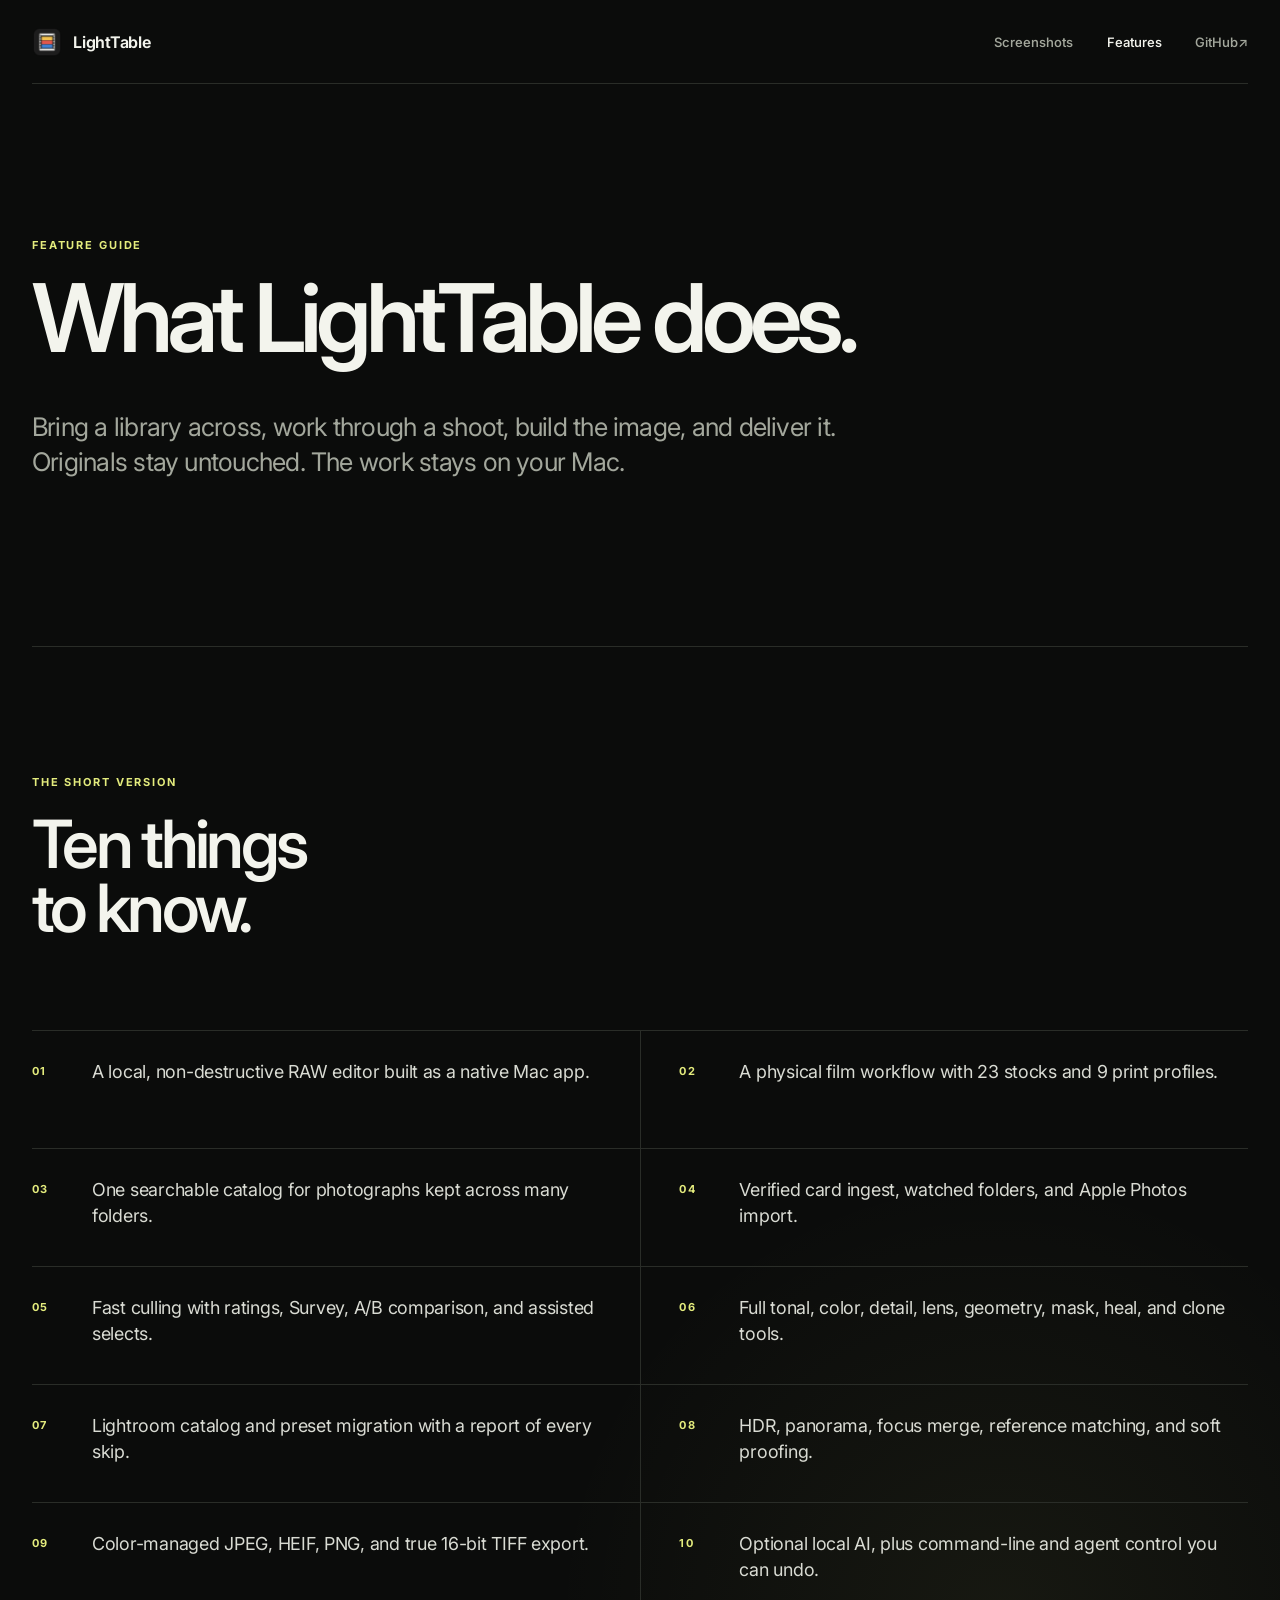
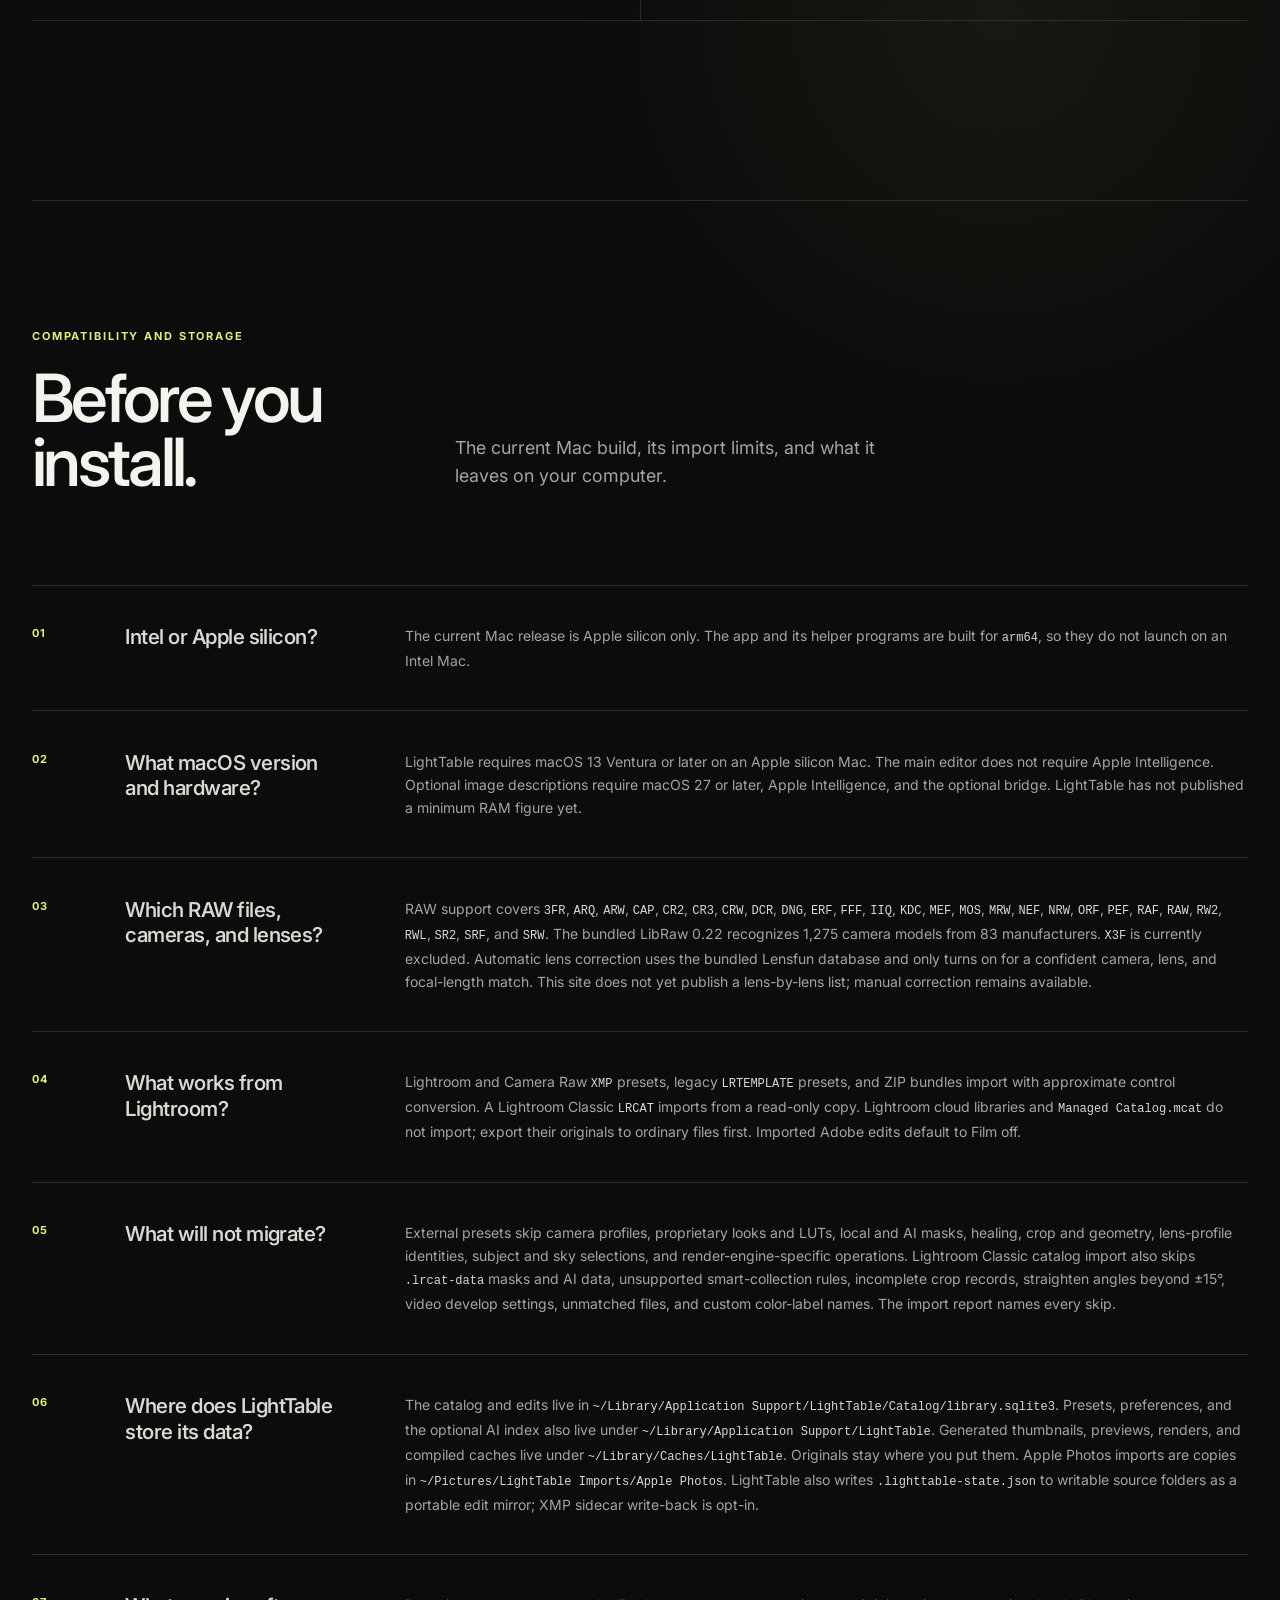
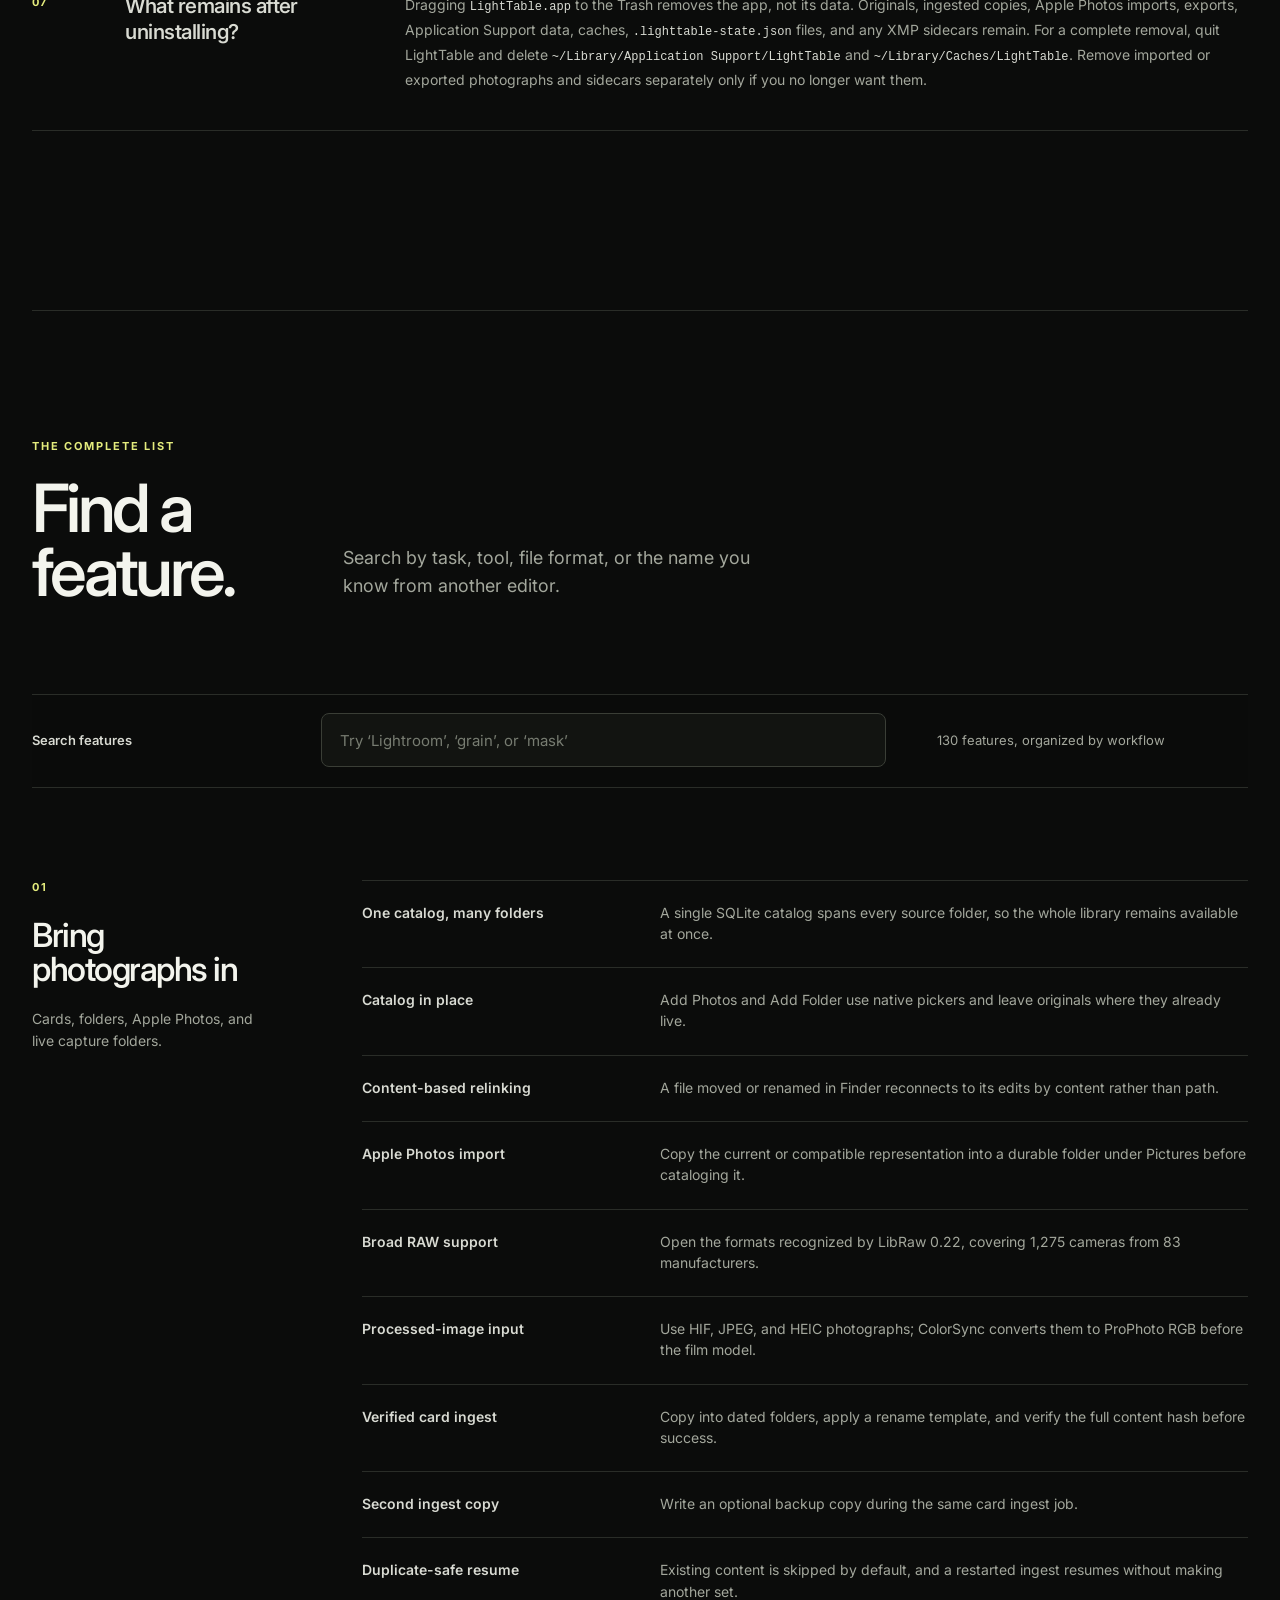
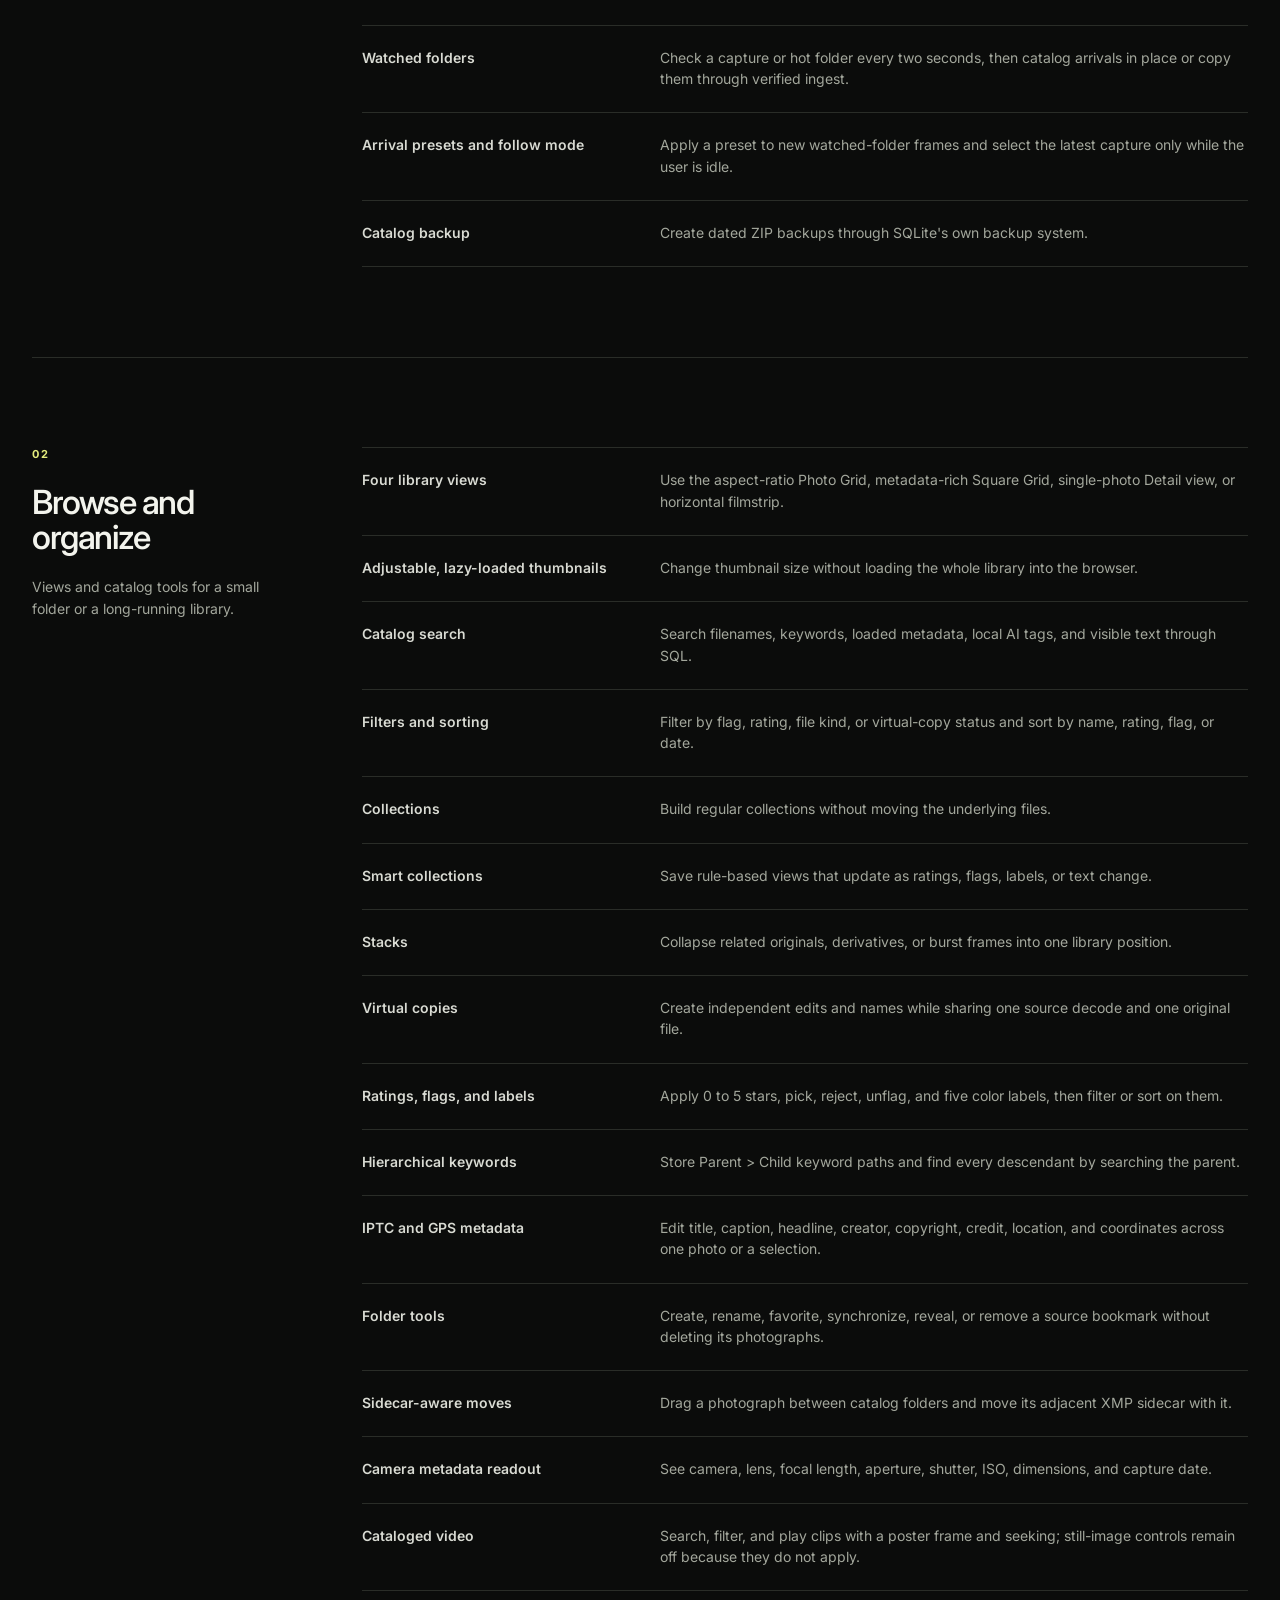
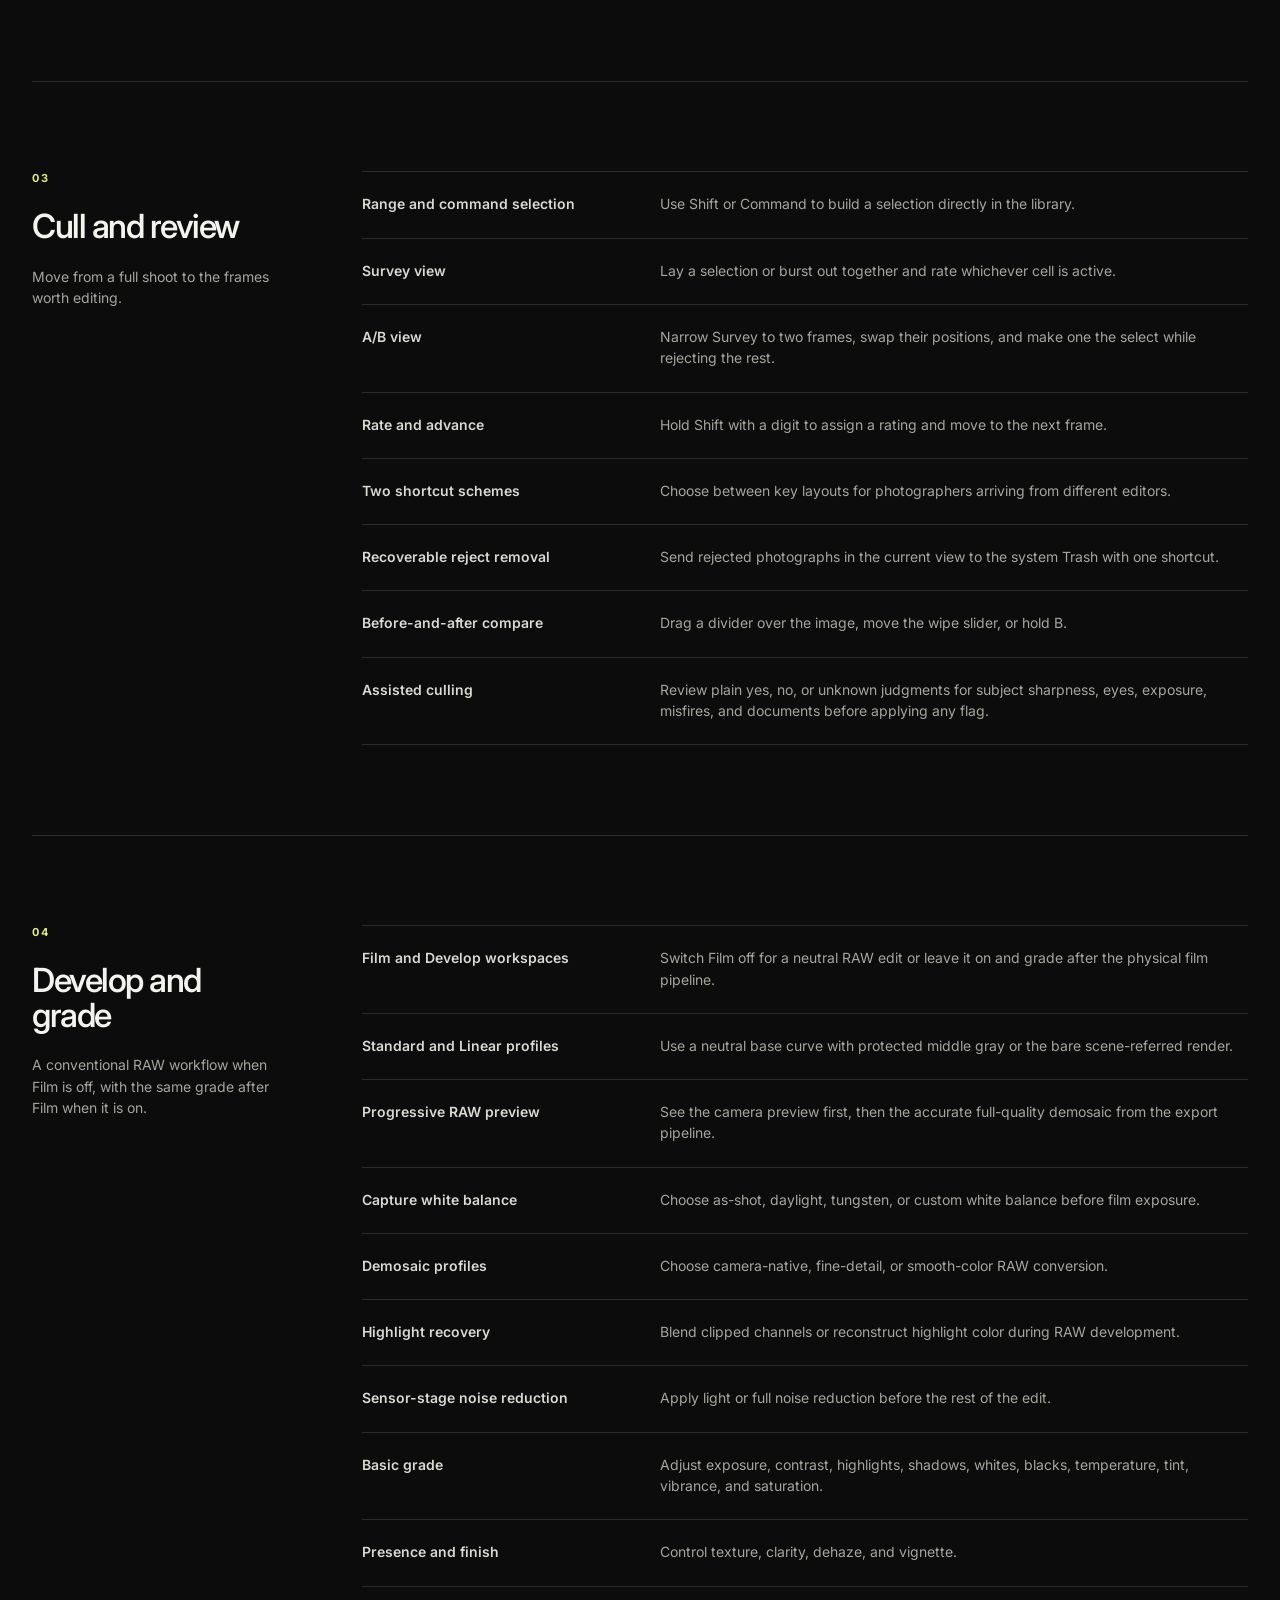
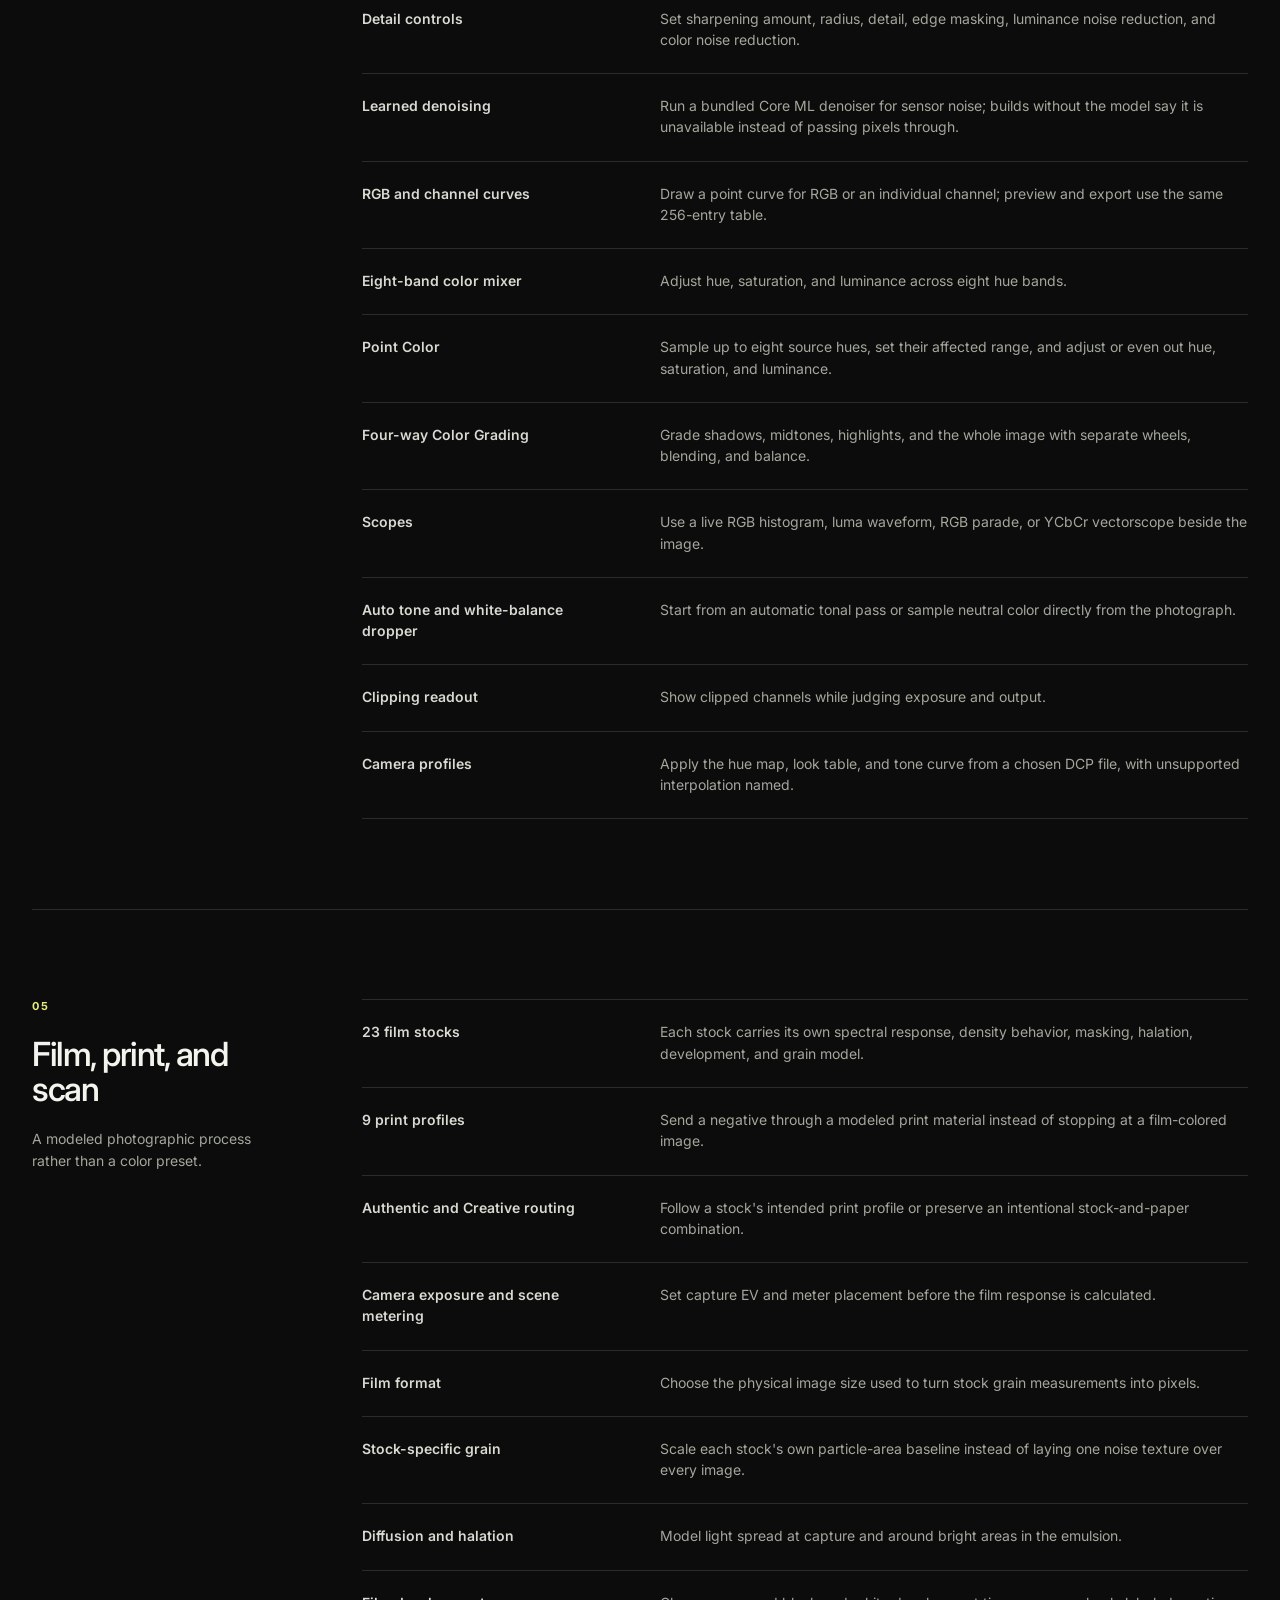
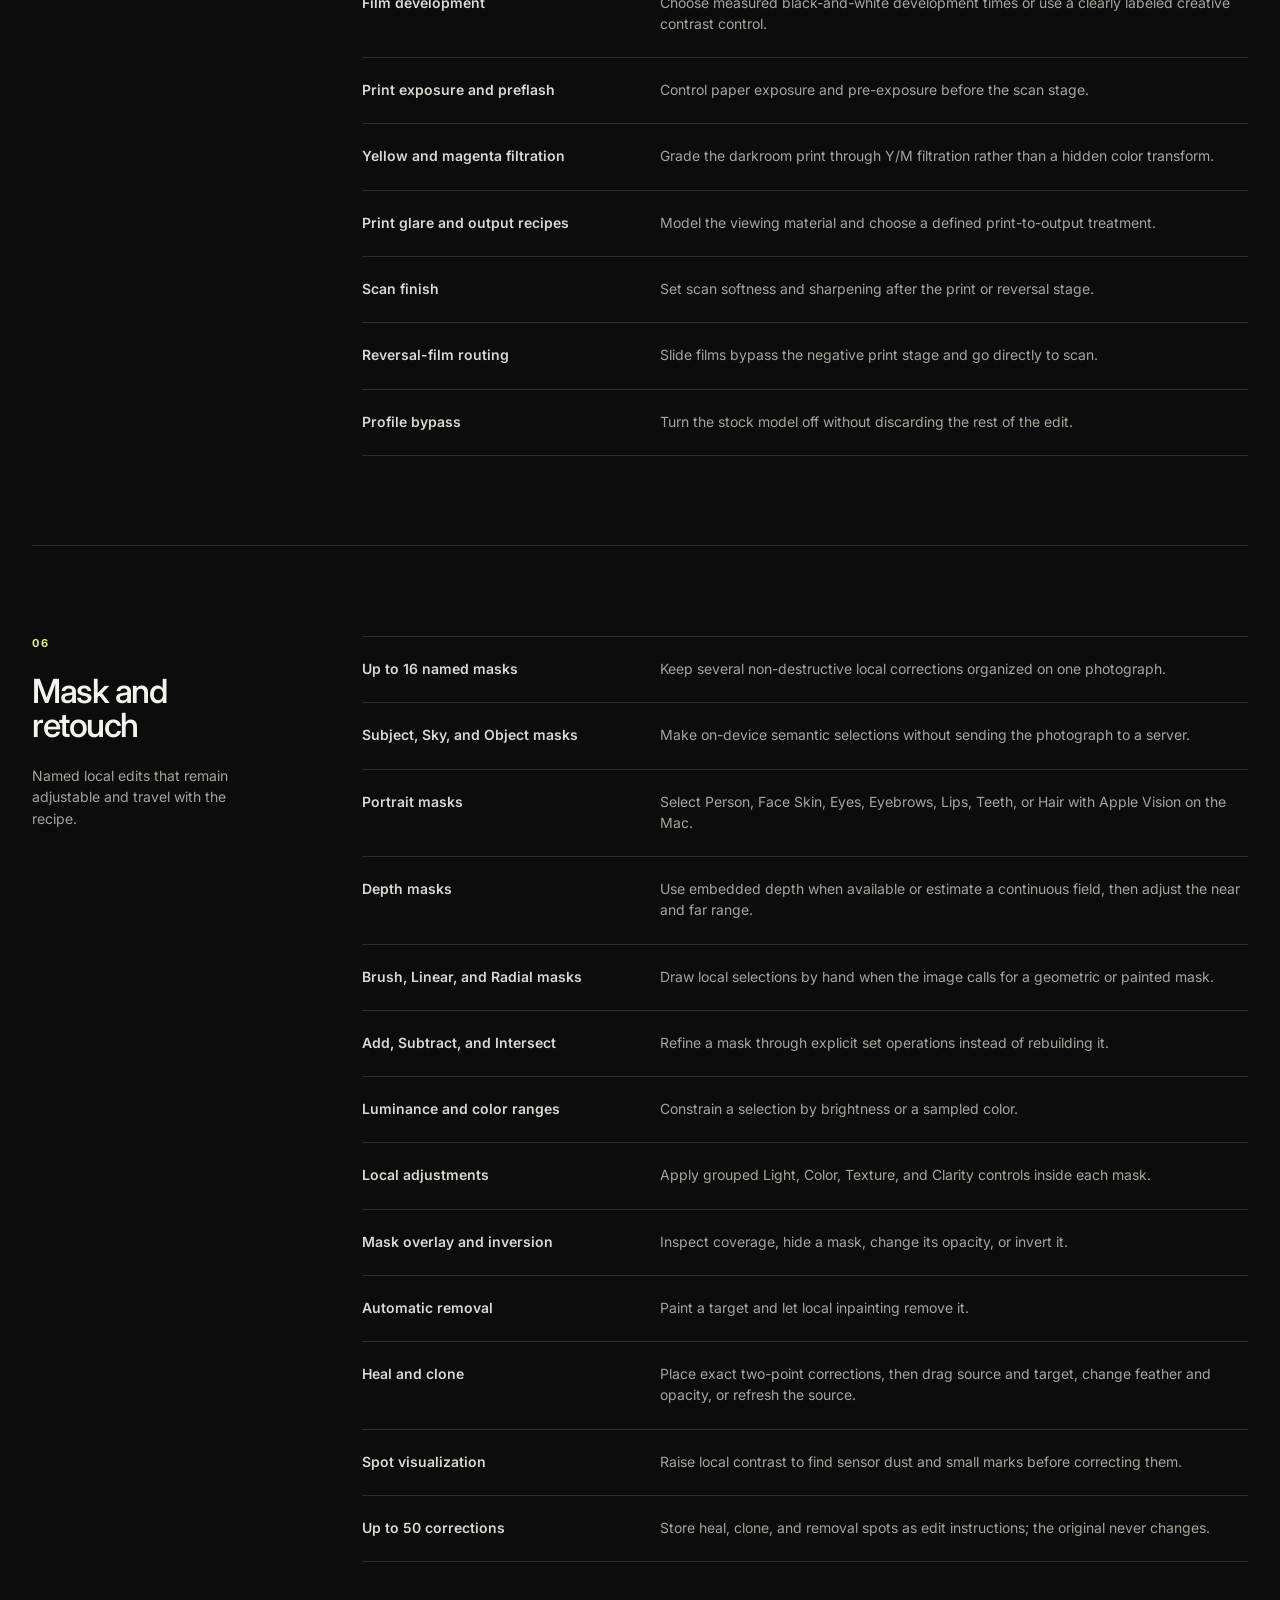
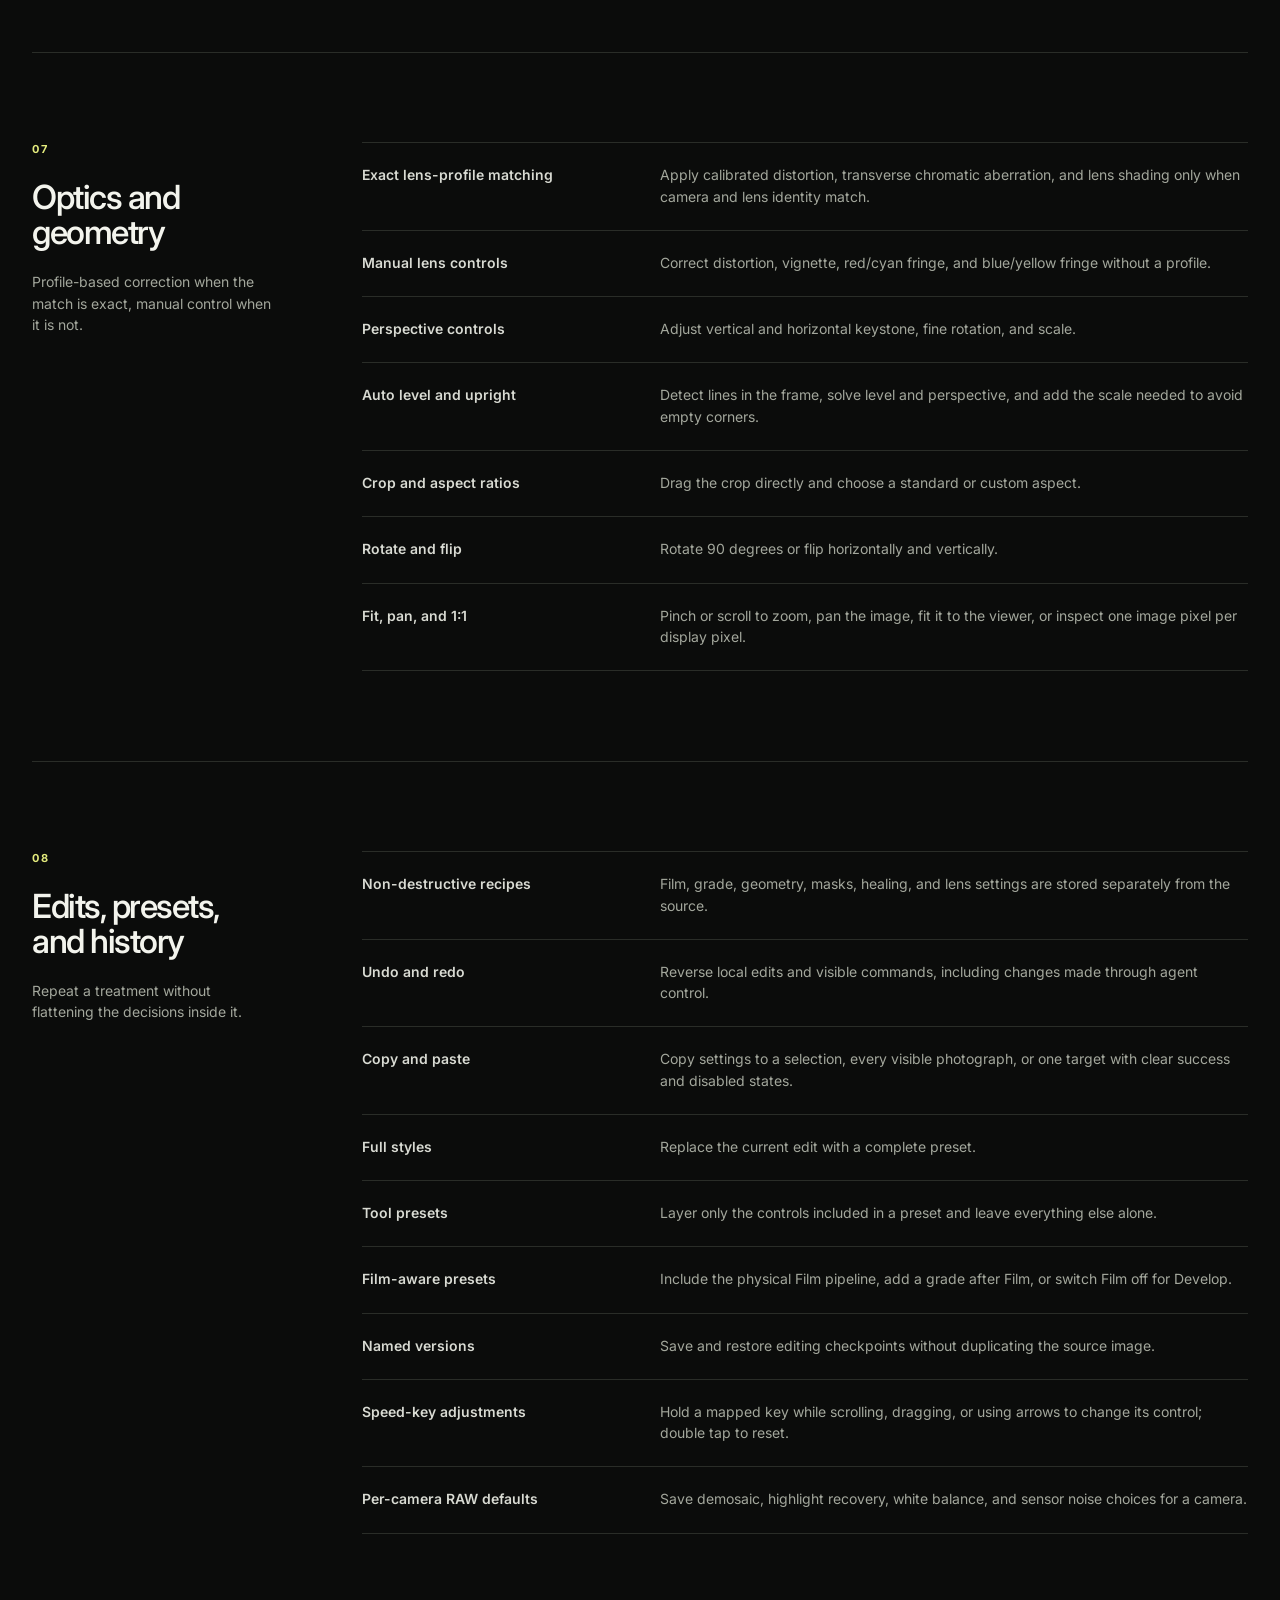
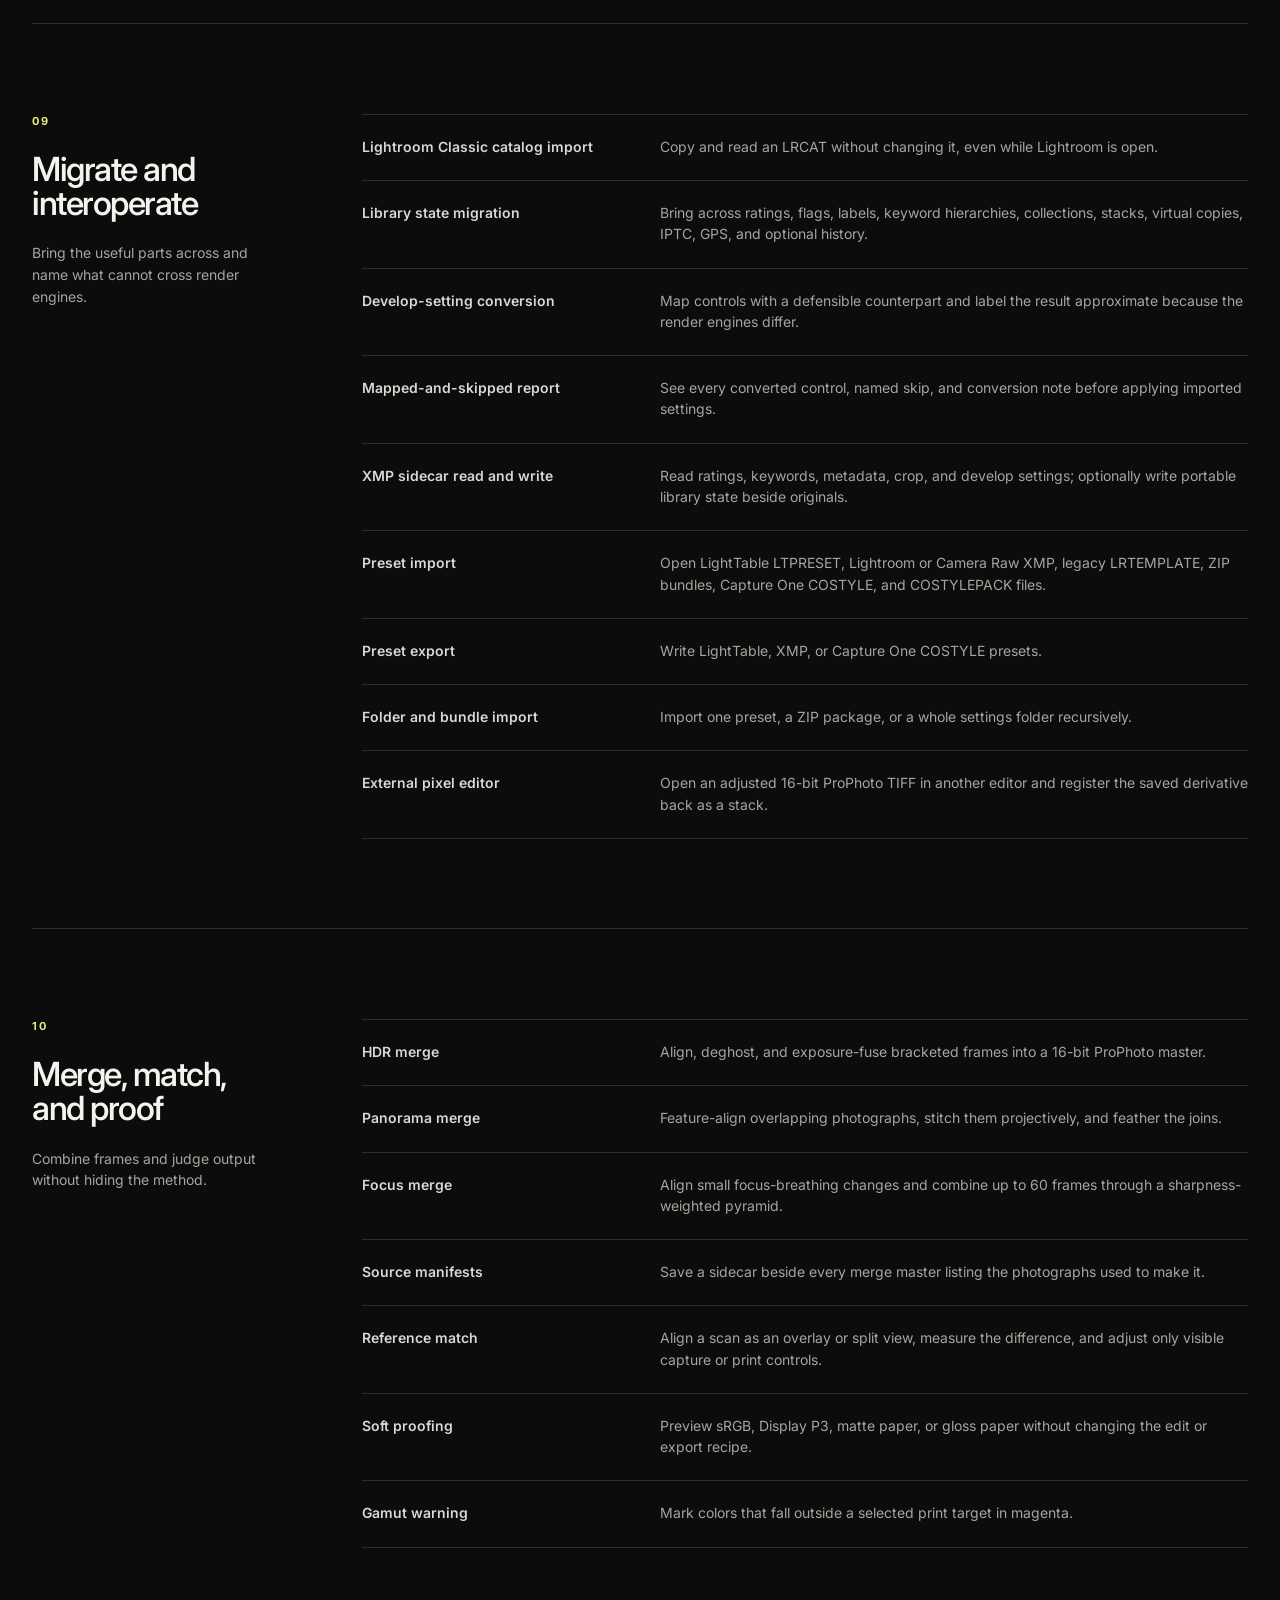
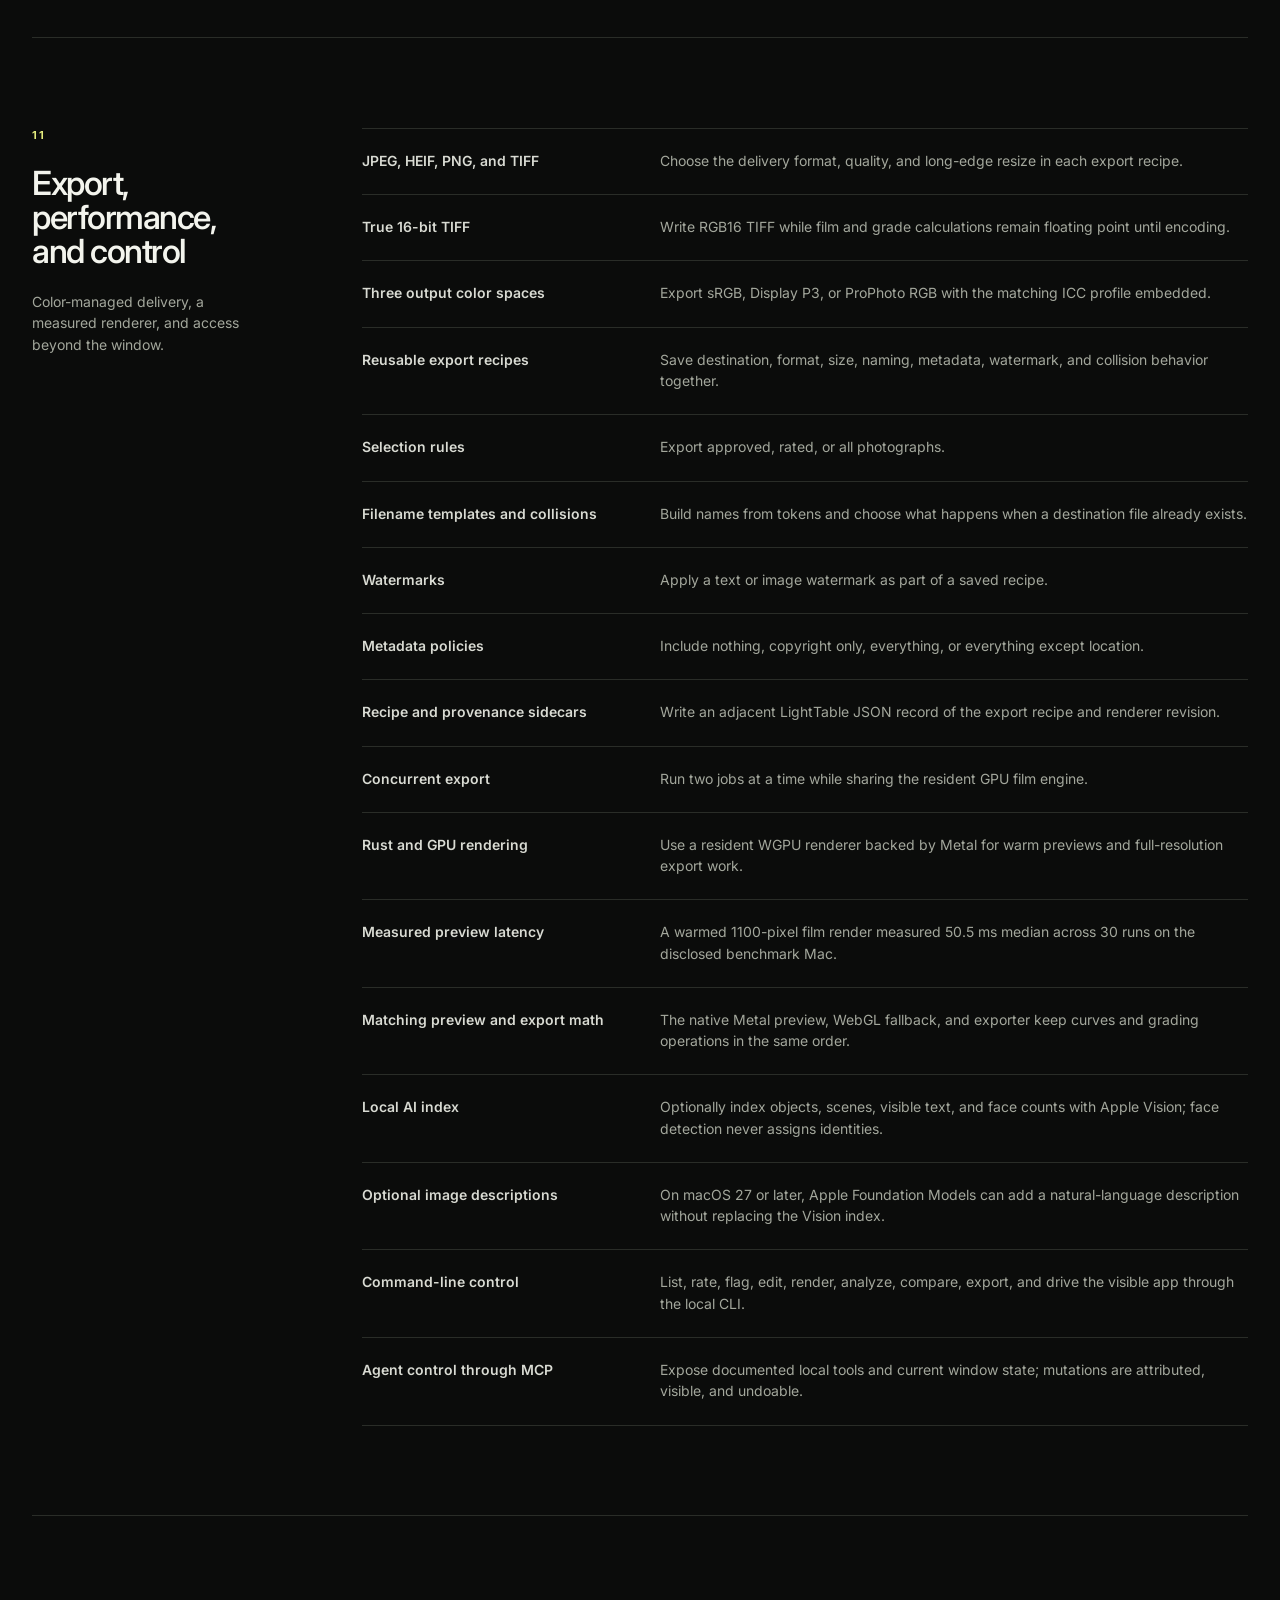
==== commit 32d99903: "Answer feature compatibility questions" ====
--- a/features.html
+++ b/features.html
@@ -70,6 +70,45 @@
         </ol>
       </section>
 
+      <section class="feature-facts" aria-labelledby="install-title">
+        <header class="feature-section-intro feature-facts-intro reveal">
+          <p class="eyebrow">Compatibility and storage</p>
+          <h2 id="install-title">Before you install.</h2>
+          <p>The current Mac build, its import limits, and what it leaves on your computer.</p>
+        </header>
+
+        <dl class="feature-facts-list">
+          <div class="reveal">
+            <dt>Intel or Apple silicon?</dt>
+            <dd>The current Mac release is Apple silicon only. The app and its helper programs are built for <code>arm64</code>, so they do not launch on an Intel Mac.</dd>
+          </div>
+          <div class="reveal">
+            <dt>What macOS version and hardware?</dt>
+            <dd>LightTable requires macOS 13 Ventura or later on an Apple silicon Mac. The main editor does not require Apple Intelligence. Optional image descriptions require macOS 27 or later, Apple Intelligence, and the optional bridge. LightTable has not published a minimum RAM figure yet.</dd>
+          </div>
+          <div class="reveal">
+            <dt>Which RAW files, cameras, and lenses?</dt>
+            <dd>RAW support covers <code>3FR</code>, <code>ARQ</code>, <code>ARW</code>, <code>CAP</code>, <code>CR2</code>, <code>CR3</code>, <code>CRW</code>, <code>DCR</code>, <code>DNG</code>, <code>ERF</code>, <code>FFF</code>, <code>IIQ</code>, <code>KDC</code>, <code>MEF</code>, <code>MOS</code>, <code>MRW</code>, <code>NEF</code>, <code>NRW</code>, <code>ORF</code>, <code>PEF</code>, <code>RAF</code>, <code>RAW</code>, <code>RW2</code>, <code>RWL</code>, <code>SR2</code>, <code>SRF</code>, and <code>SRW</code>. The bundled LibRaw 0.22 recognizes 1,275 camera models from 83 manufacturers. <code>X3F</code> is currently excluded. Automatic lens correction uses the bundled Lensfun database and only turns on for a confident camera, lens, and focal-length match. This site does not yet publish a lens-by-lens list; manual correction remains available.</dd>
+          </div>
+          <div class="reveal">
+            <dt>What works from Lightroom?</dt>
+            <dd>Lightroom and Camera Raw <code>XMP</code> presets, legacy <code>LRTEMPLATE</code> presets, and ZIP bundles import with approximate control conversion. A Lightroom Classic <code>LRCAT</code> imports from a read-only copy. Lightroom cloud libraries and <code>Managed Catalog.mcat</code> do not import; export their originals to ordinary files first. Imported Adobe edits default to Film off.</dd>
+          </div>
+          <div class="reveal">
+            <dt>What will not migrate?</dt>
+            <dd>External presets skip camera profiles, proprietary looks and LUTs, local and AI masks, healing, crop and geometry, lens-profile identities, subject and sky selections, and render-engine-specific operations. Lightroom Classic catalog import also skips <code>.lrcat-data</code> masks and AI data, unsupported smart-collection rules, incomplete crop records, straighten angles beyond ±15°, video develop settings, unmatched files, and custom color-label names. The import report names every skip.</dd>
+          </div>
+          <div class="reveal">
+            <dt>Where does LightTable store its data?</dt>
+            <dd>The catalog and edits live in <code>~/Library/Application Support/LightTable/Catalog/library.sqlite3</code>. Presets, preferences, and the optional AI index also live under <code>~/Library/Application Support/LightTable</code>. Generated thumbnails, previews, renders, and compiled caches live under <code>~/Library/Caches/LightTable</code>. Originals stay where you put them. Apple Photos imports are copies in <code>~/Pictures/LightTable Imports/Apple Photos</code>. LightTable also writes <code>.lighttable-state.json</code> to writable source folders as a portable edit mirror; XMP sidecar write-back is opt-in.</dd>
+          </div>
+          <div class="reveal">
+            <dt>What remains after uninstalling?</dt>
+            <dd>Dragging <code>LightTable.app</code> to the Trash removes the app, not its data. Originals, ingested copies, Apple Photos imports, exports, Application Support data, caches, <code>.lighttable-state.json</code> files, and any XMP sidecars remain. For a complete removal, quit LightTable and delete <code>~/Library/Application Support/LightTable</code> and <code>~/Library/Caches/LightTable</code>. Remove imported or exported photographs and sidecars separately only if you no longer want them.</dd>
+          </div>
+        </dl>
+      </section>
+
       <section class="feature-directory" aria-labelledby="directory-title">
         <header class="feature-section-intro feature-directory-intro reveal">
           <p class="eyebrow">The complete list</p>
--- a/styles.css
+++ b/styles.css
@@ -737,6 +737,7 @@
 }
 
 .feature-overview,
+.feature-facts,
 .feature-directory {
   border-top: 1px solid var(--line);
 }
@@ -803,6 +804,62 @@
   letter-spacing: 0.12em;
   line-height: 2.2;
   content: counter(feature-overview, decimal-leading-zero);
+}
+
+.feature-facts {
+  padding: clamp(88px, 10vw, 148px) 0 clamp(118px, 14vw, 210px);
+}
+
+.feature-facts-intro > p:last-child {
+  max-width: 430px;
+  margin: 0 0 5px;
+  color: var(--muted);
+  font-size: clamp(16px, 1.4vw, 20px);
+  line-height: 1.55;
+}
+
+.feature-facts-list {
+  margin: 0;
+  padding: 0;
+  border-top: 1px solid var(--line);
+  counter-reset: feature-fact;
+}
+
+.feature-facts-list > div {
+  display: grid;
+  grid-template-columns: 42px minmax(220px, 0.42fr) minmax(0, 1.55fr);
+  gap: clamp(24px, 4vw, 66px);
+  padding: clamp(27px, 3vw, 42px) 0;
+  border-bottom: 1px solid var(--line);
+  counter-increment: feature-fact;
+}
+
+.feature-facts-list > div::before {
+  color: var(--accent);
+  font-size: 11px;
+  font-weight: 700;
+  letter-spacing: 0.12em;
+  line-height: 1.75;
+  content: counter(feature-fact, decimal-leading-zero);
+}
+
+.feature-facts-list dt {
+  color: #d9dbd3;
+  font-size: clamp(18px, 1.6vw, 23px);
+  font-weight: 560;
+  letter-spacing: -0.025em;
+  line-height: 1.25;
+}
+
+.feature-facts-list dd {
+  margin: 0;
+  color: var(--muted);
+  font-size: 14px;
+  line-height: 1.65;
+}
+
+.feature-facts-list code {
+  overflow-wrap: anywhere;
 }
 
 .feature-directory {
@@ -1092,6 +1149,15 @@
     grid-column: auto;
   }
 
+  .feature-facts-list > div {
+    grid-template-columns: 36px minmax(0, 1fr);
+    column-gap: 18px;
+  }
+
+  .feature-facts-list dd {
+    grid-column: 2;
+  }
+
   .feature-group {
     grid-template-columns: 1fr;
     gap: 42px;
@@ -1231,6 +1297,10 @@
   }
 
   .feature-overview {
+    padding: 78px 0 112px;
+  }
+
+  .feature-facts {
     padding: 78px 0 112px;
   }
 
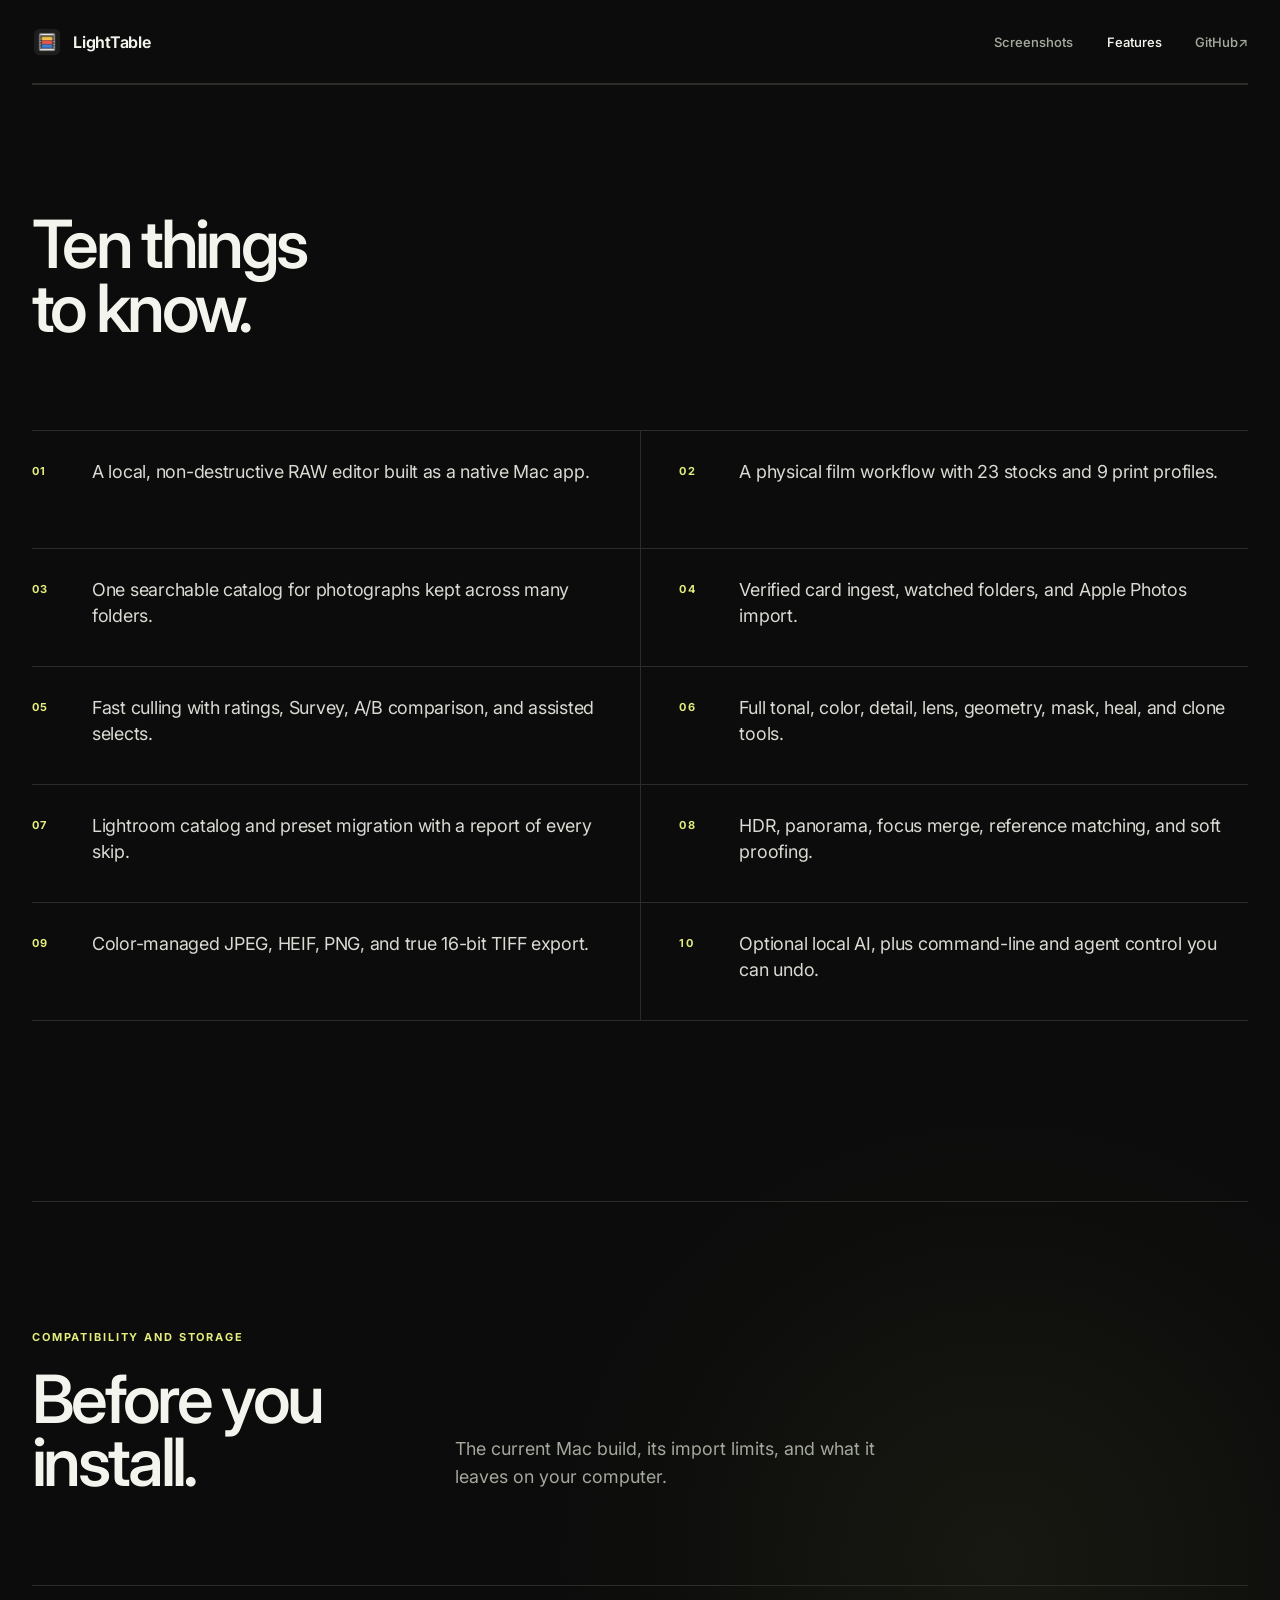
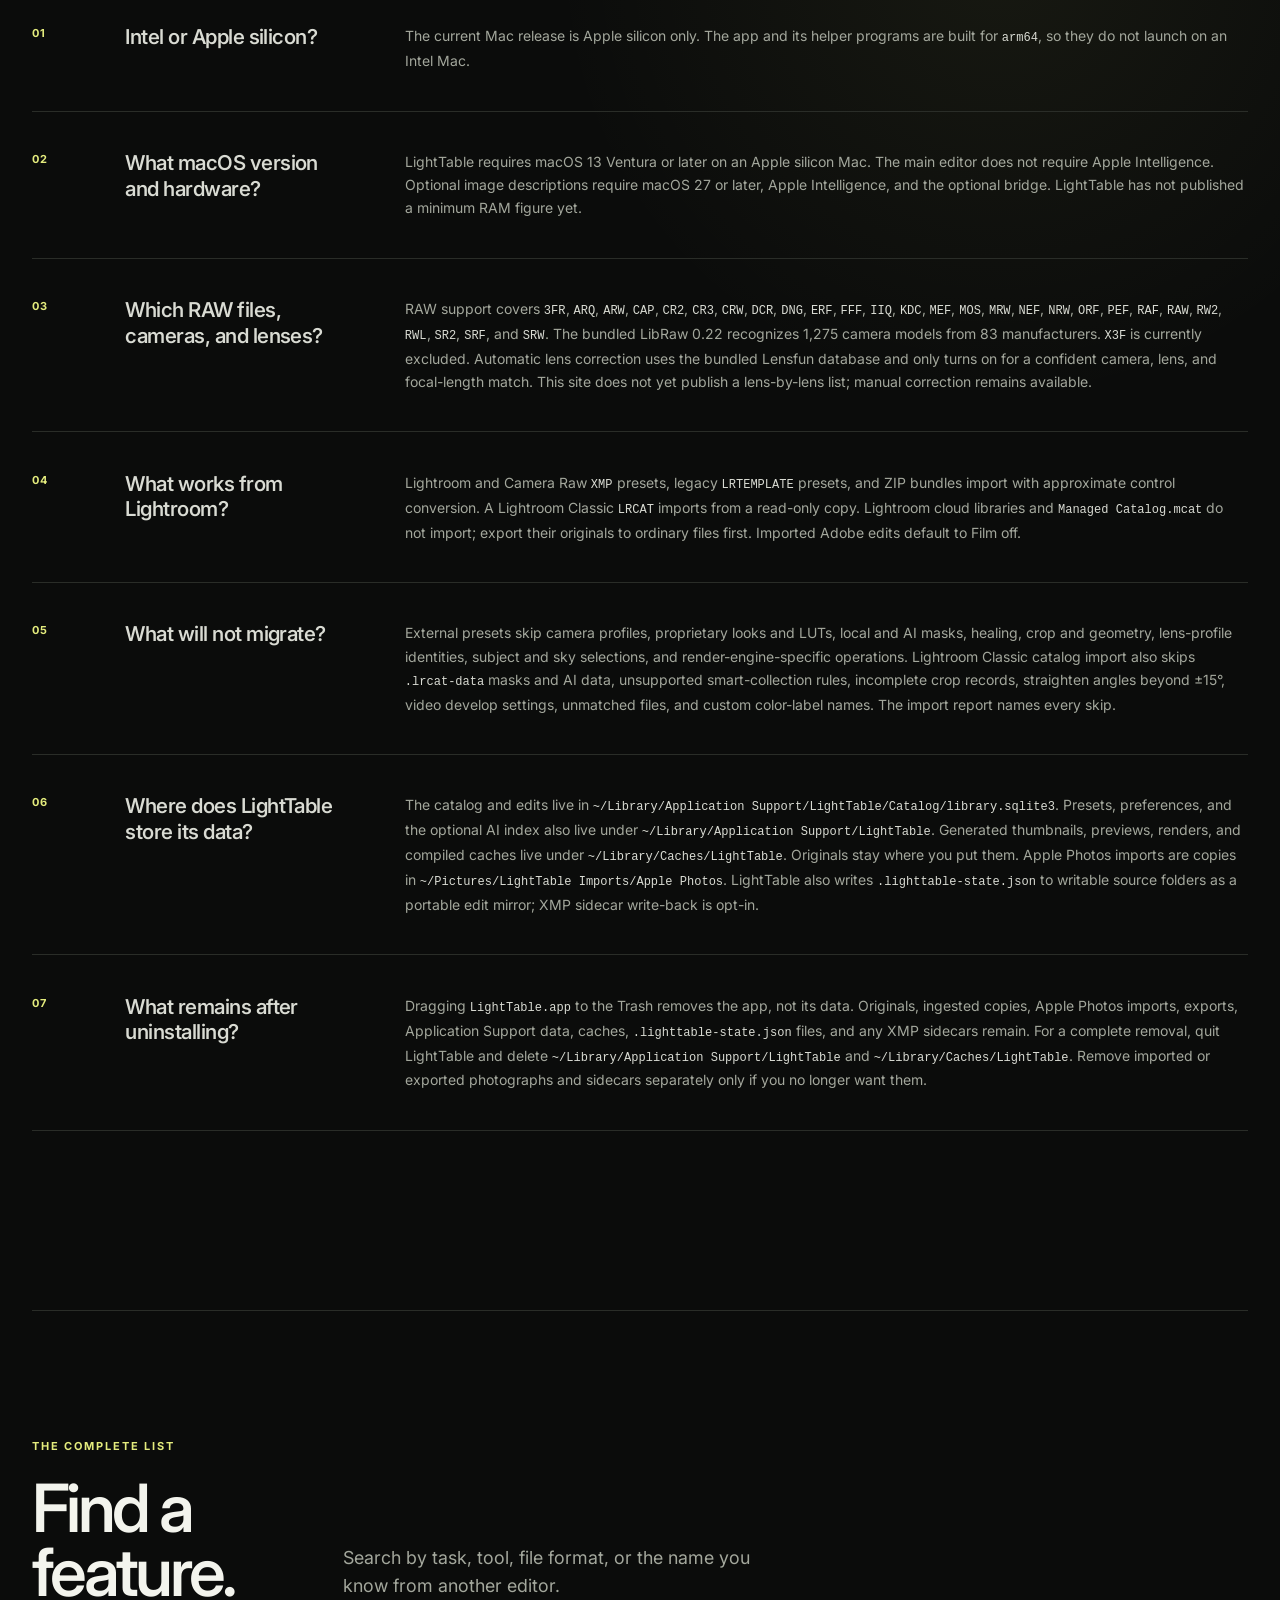
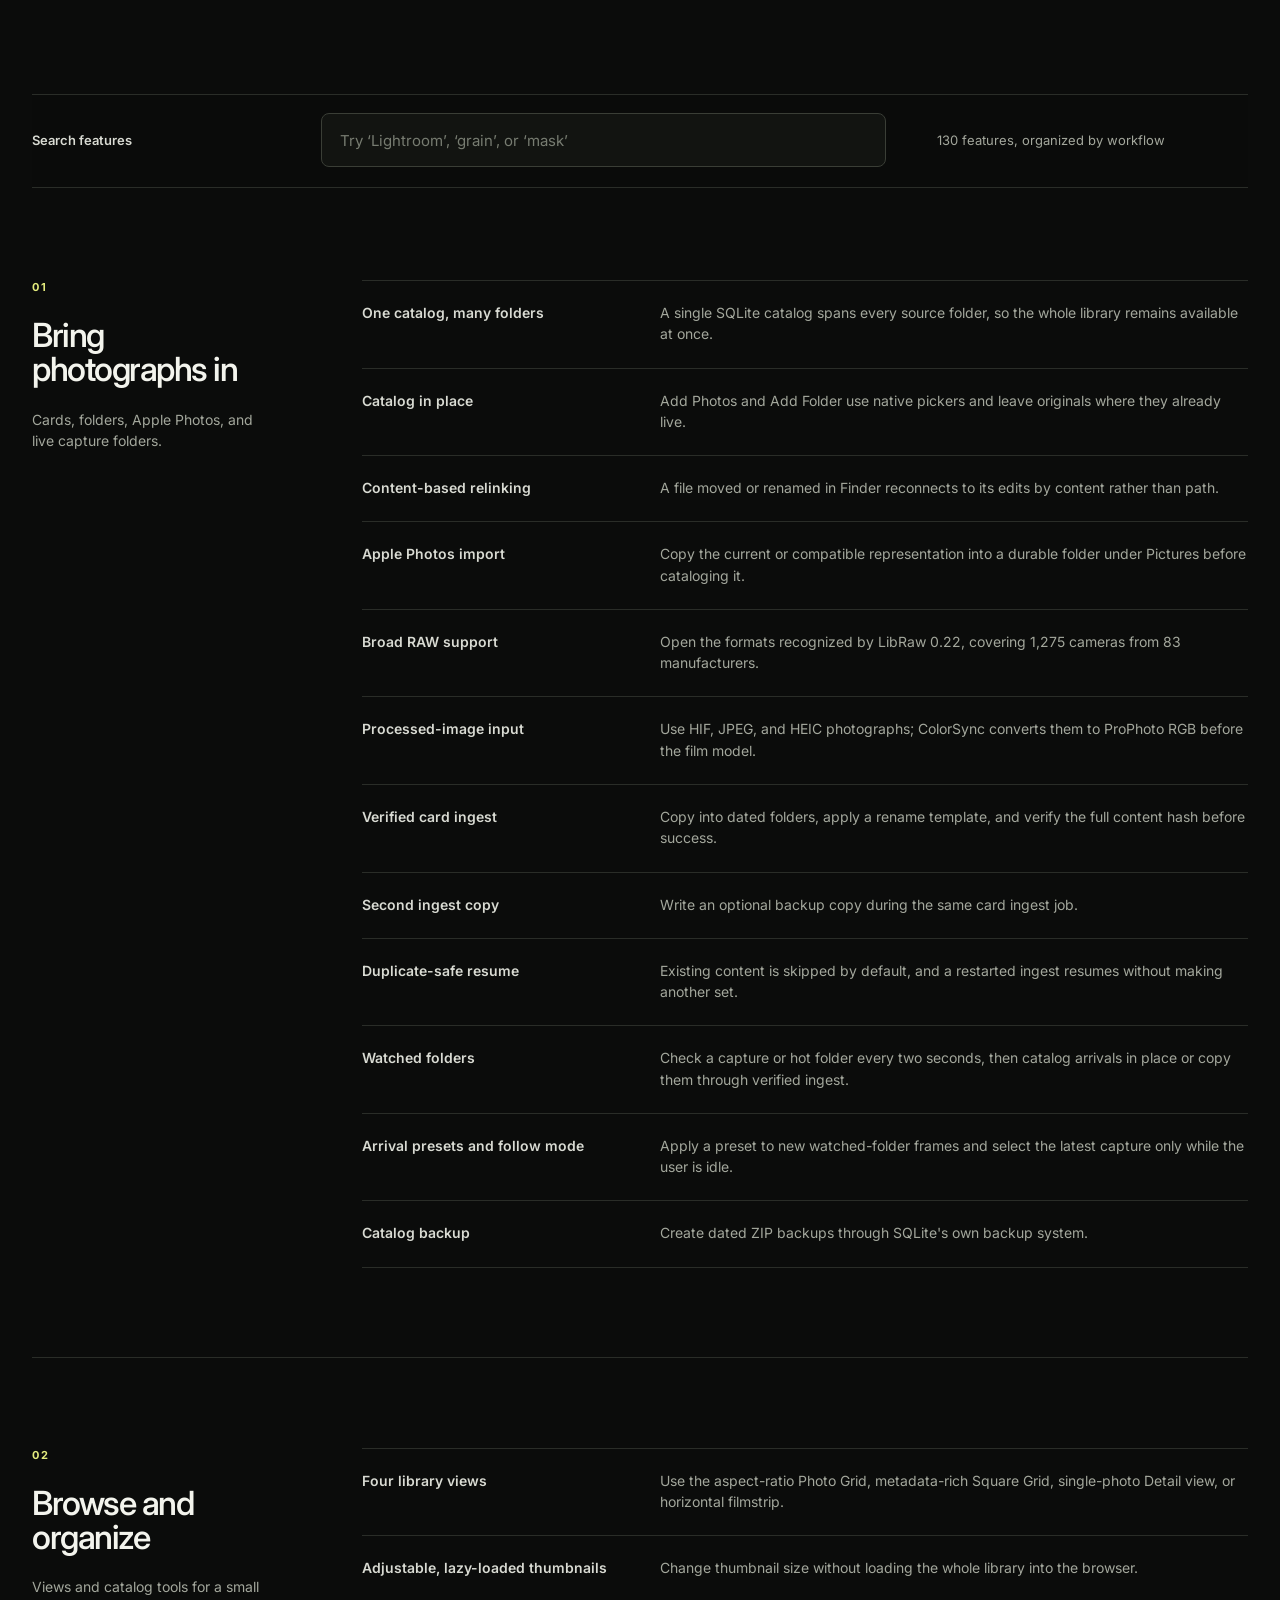
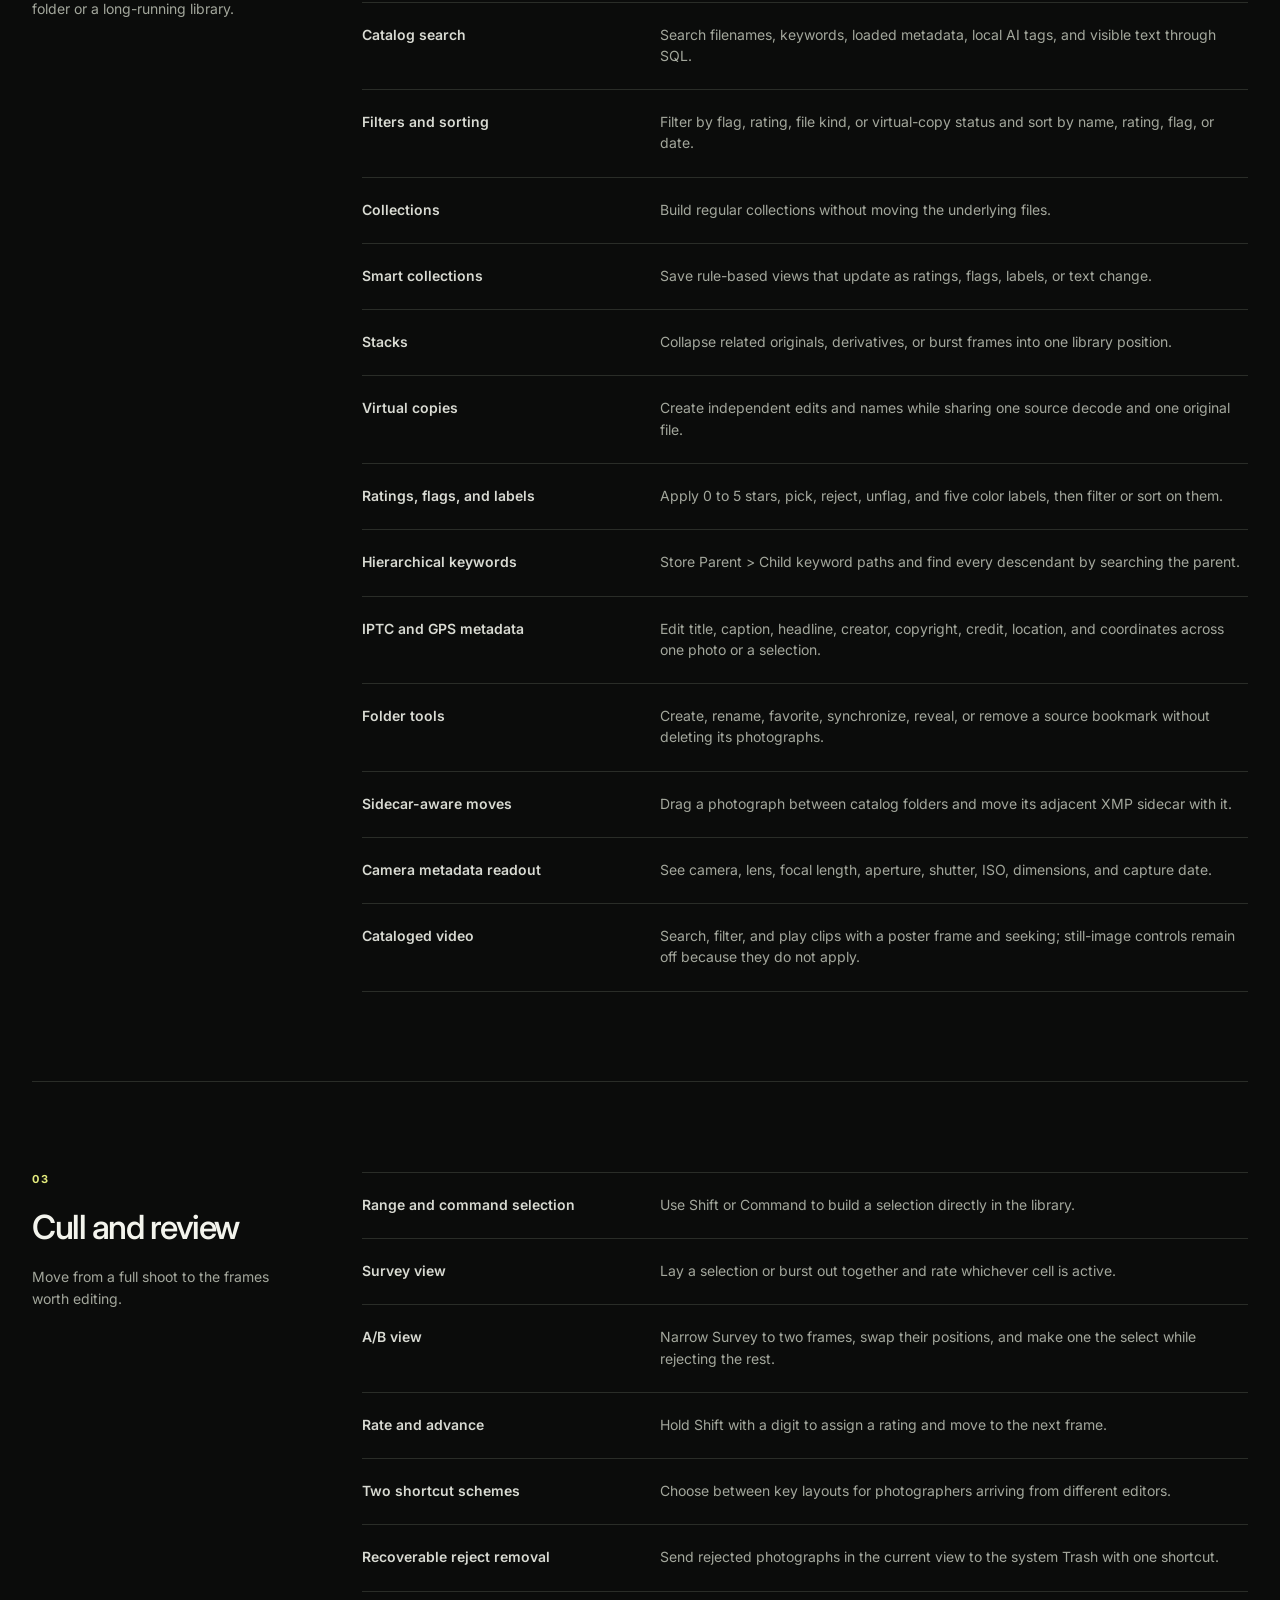
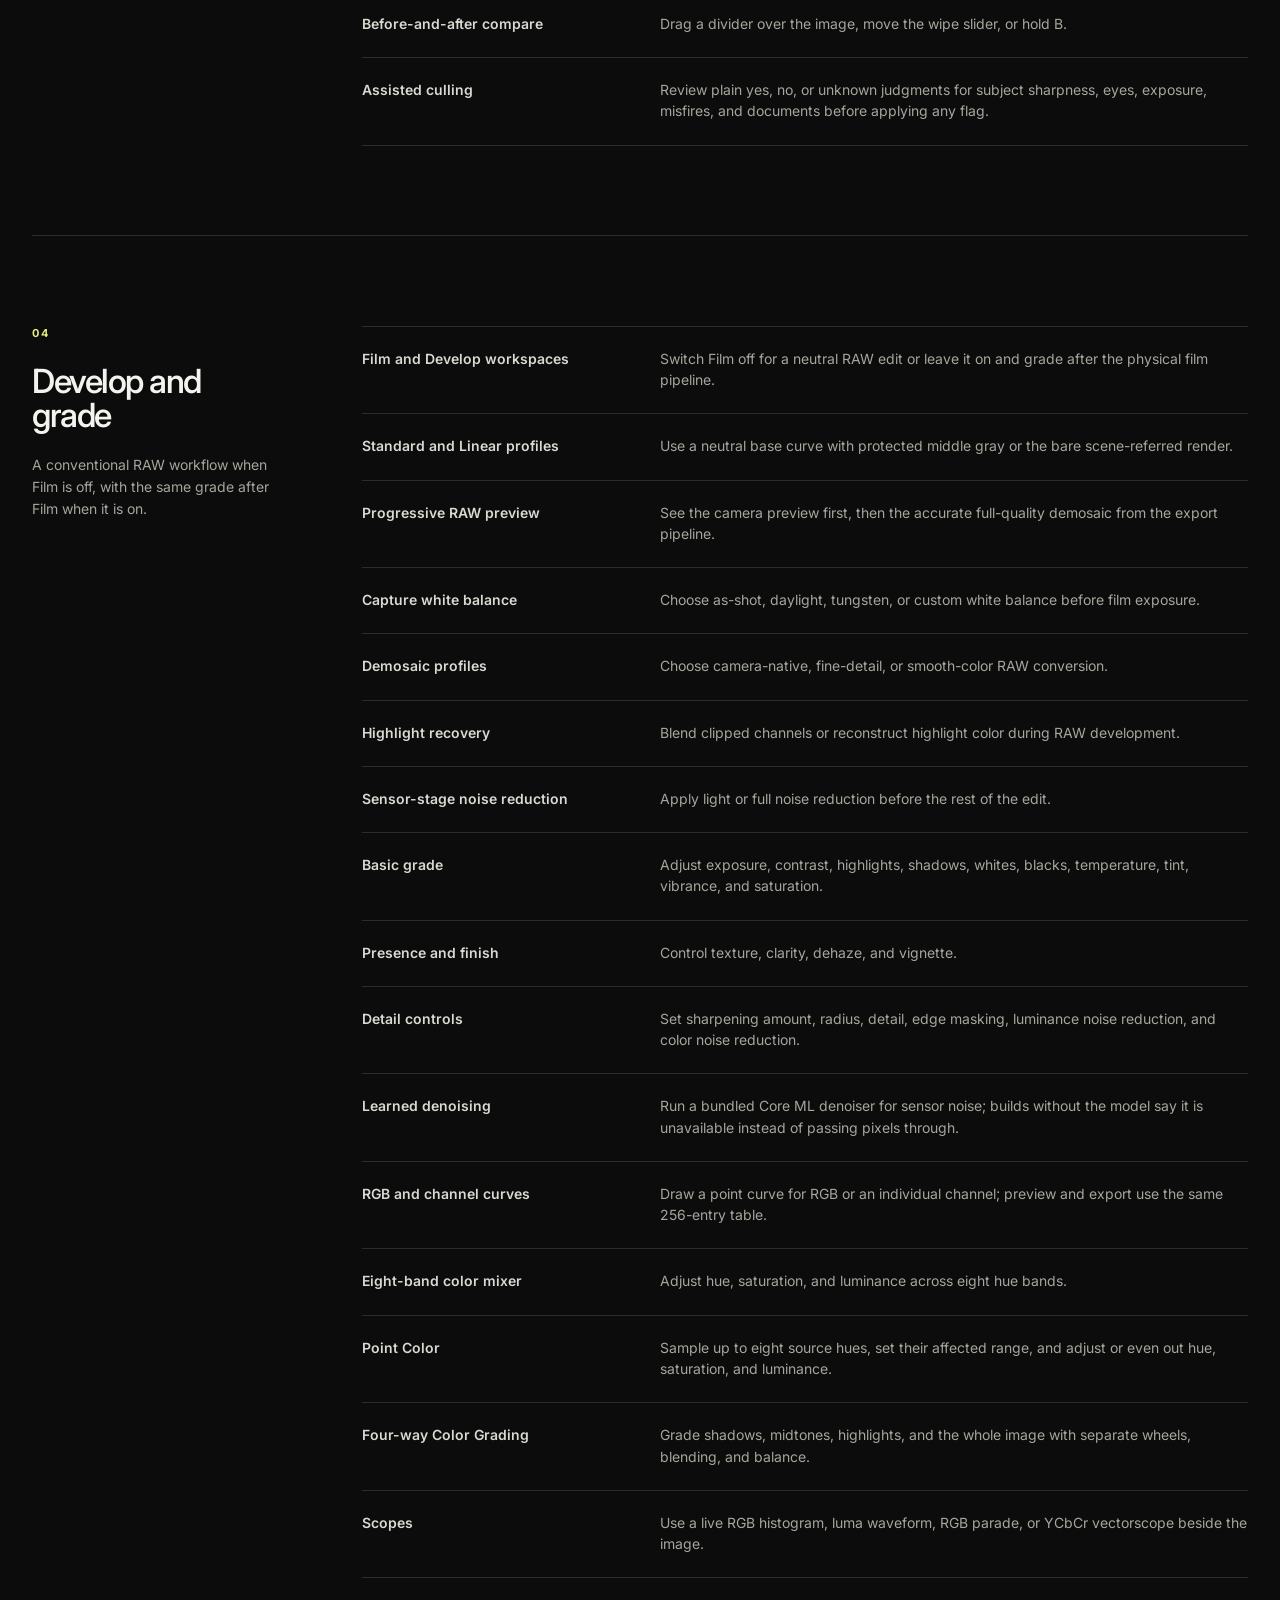
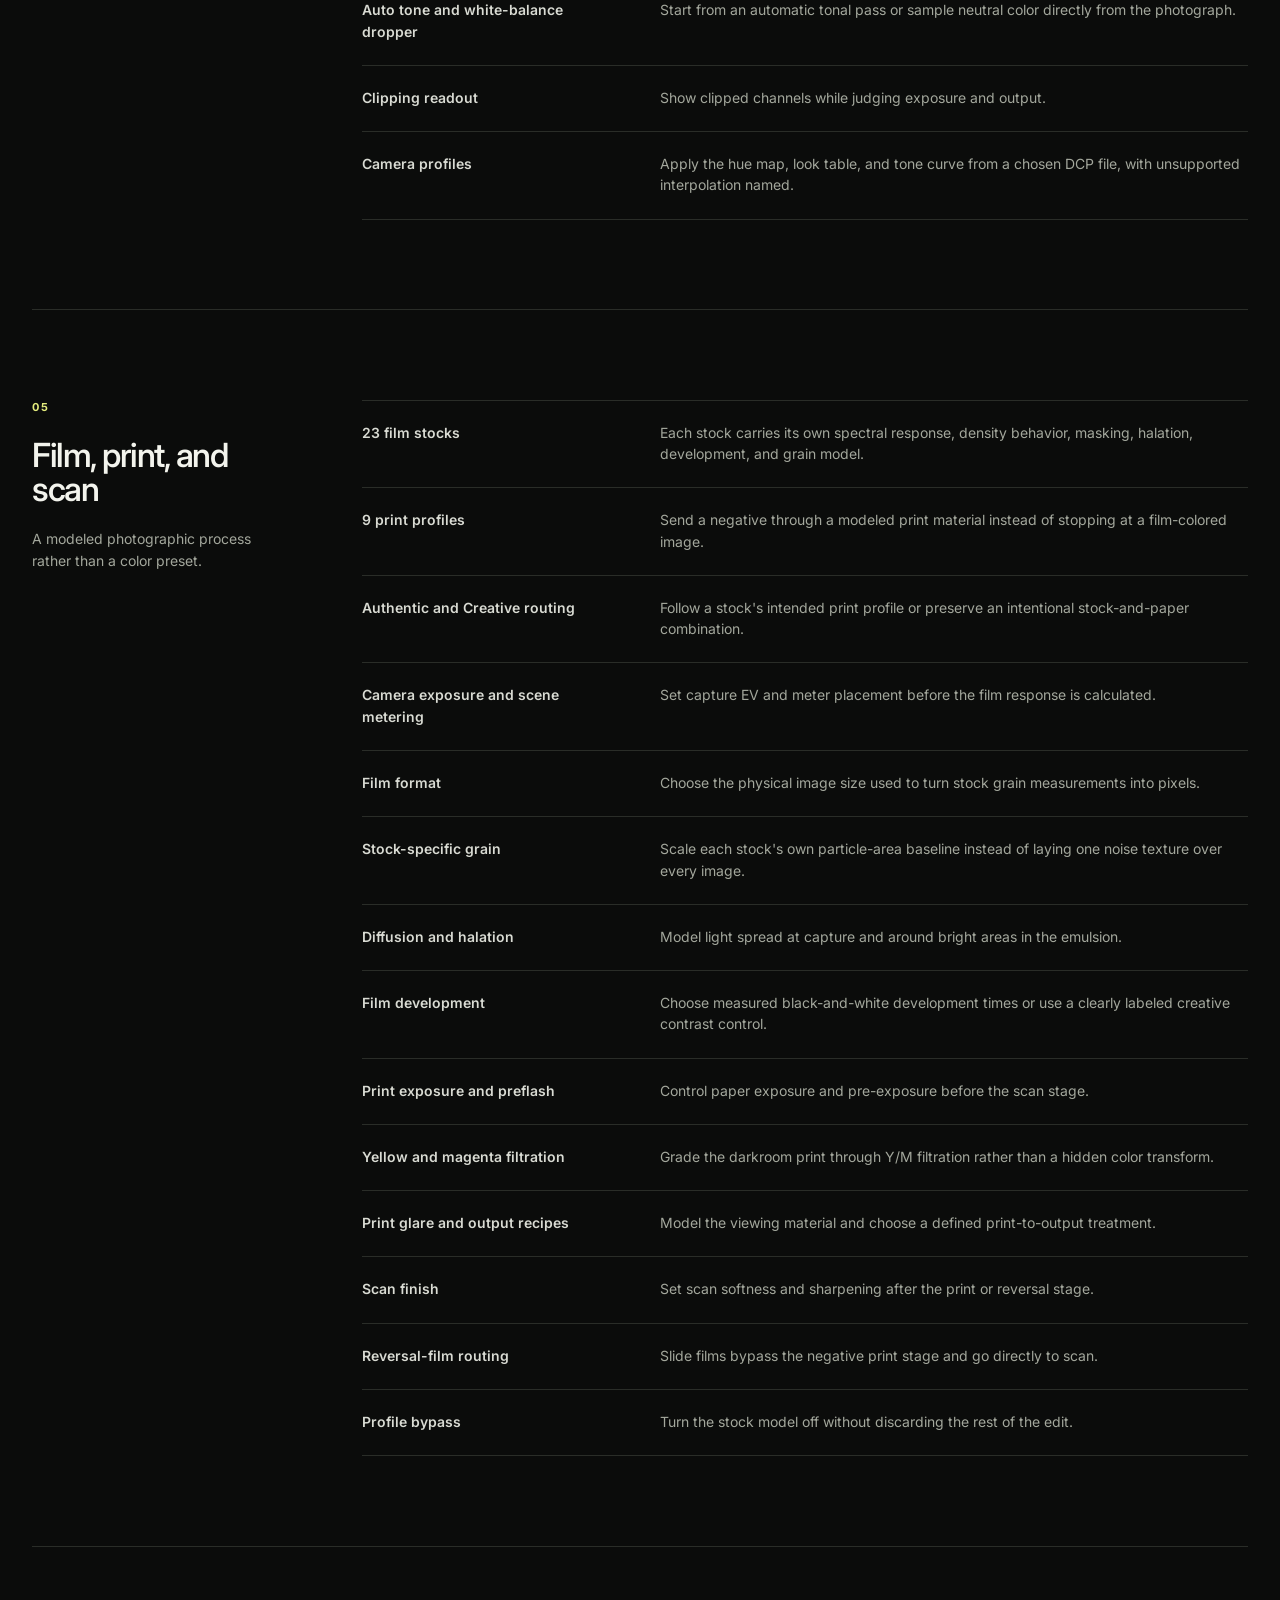
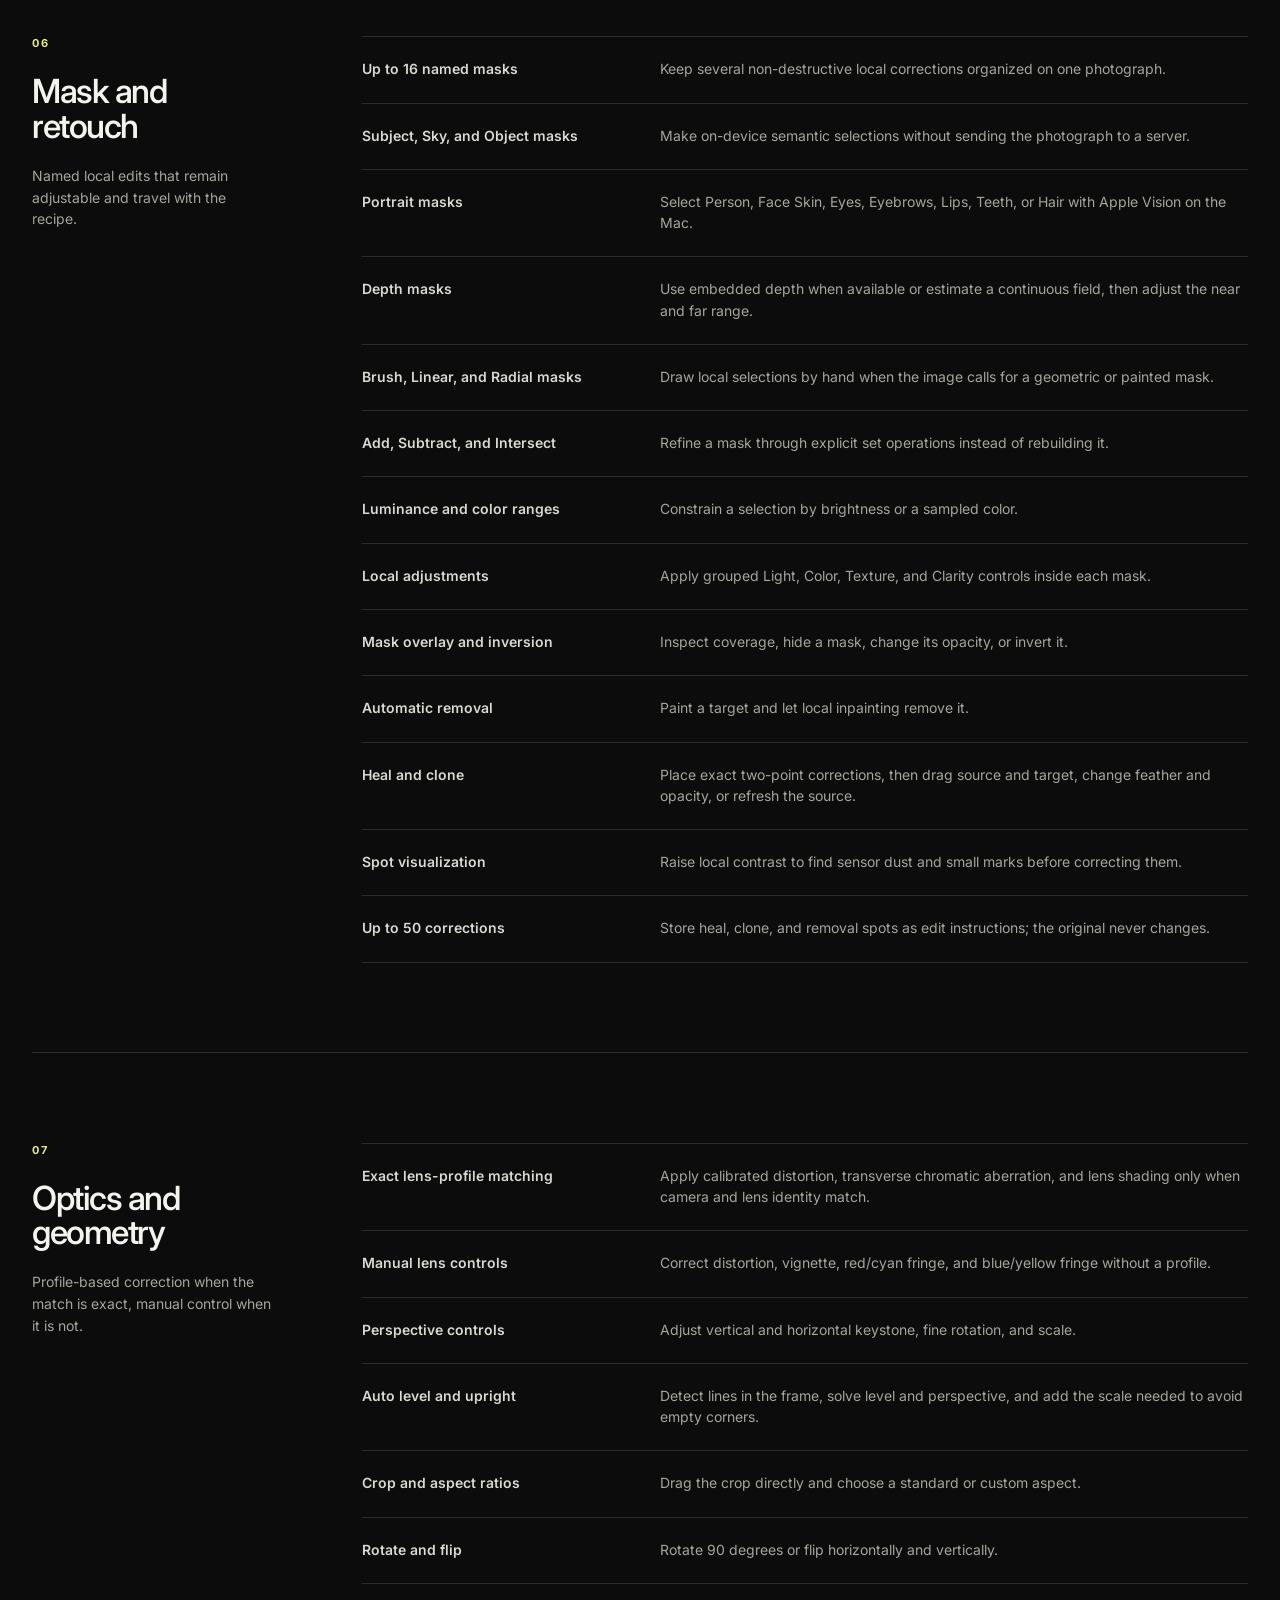
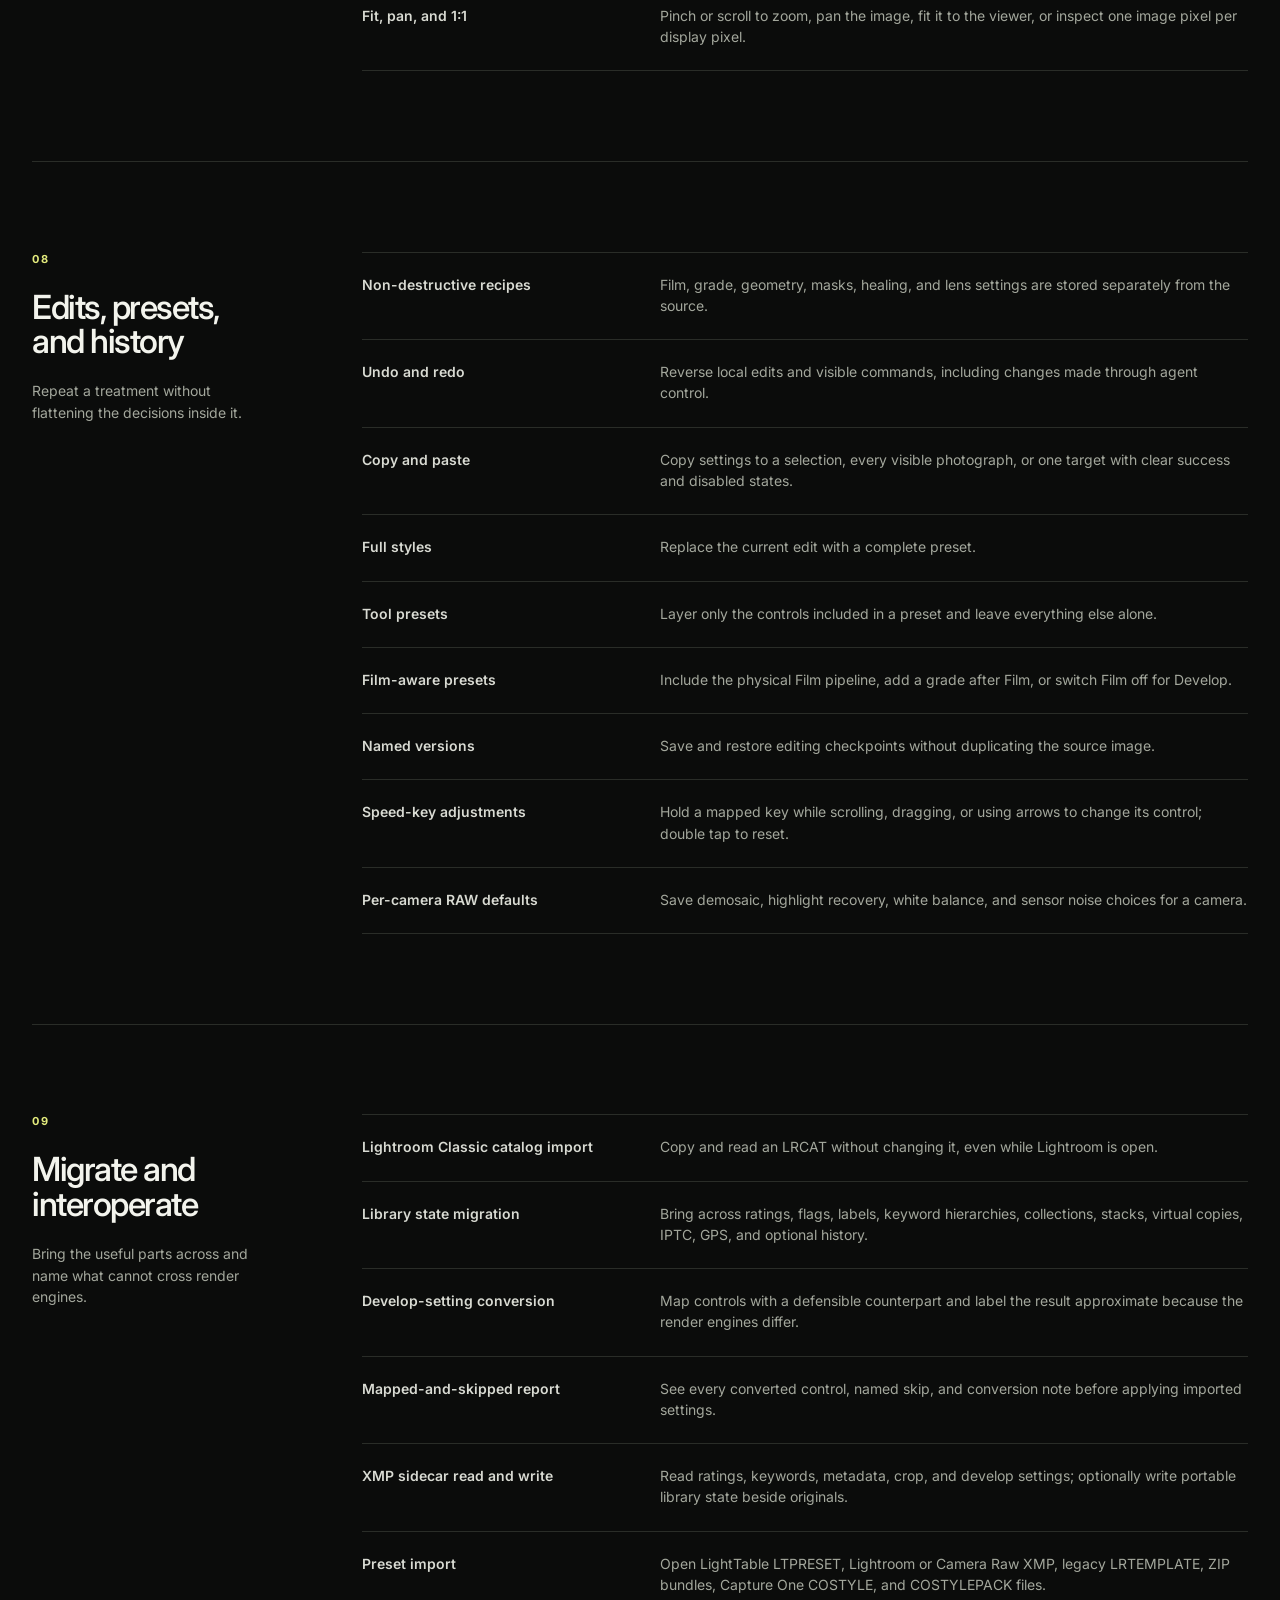
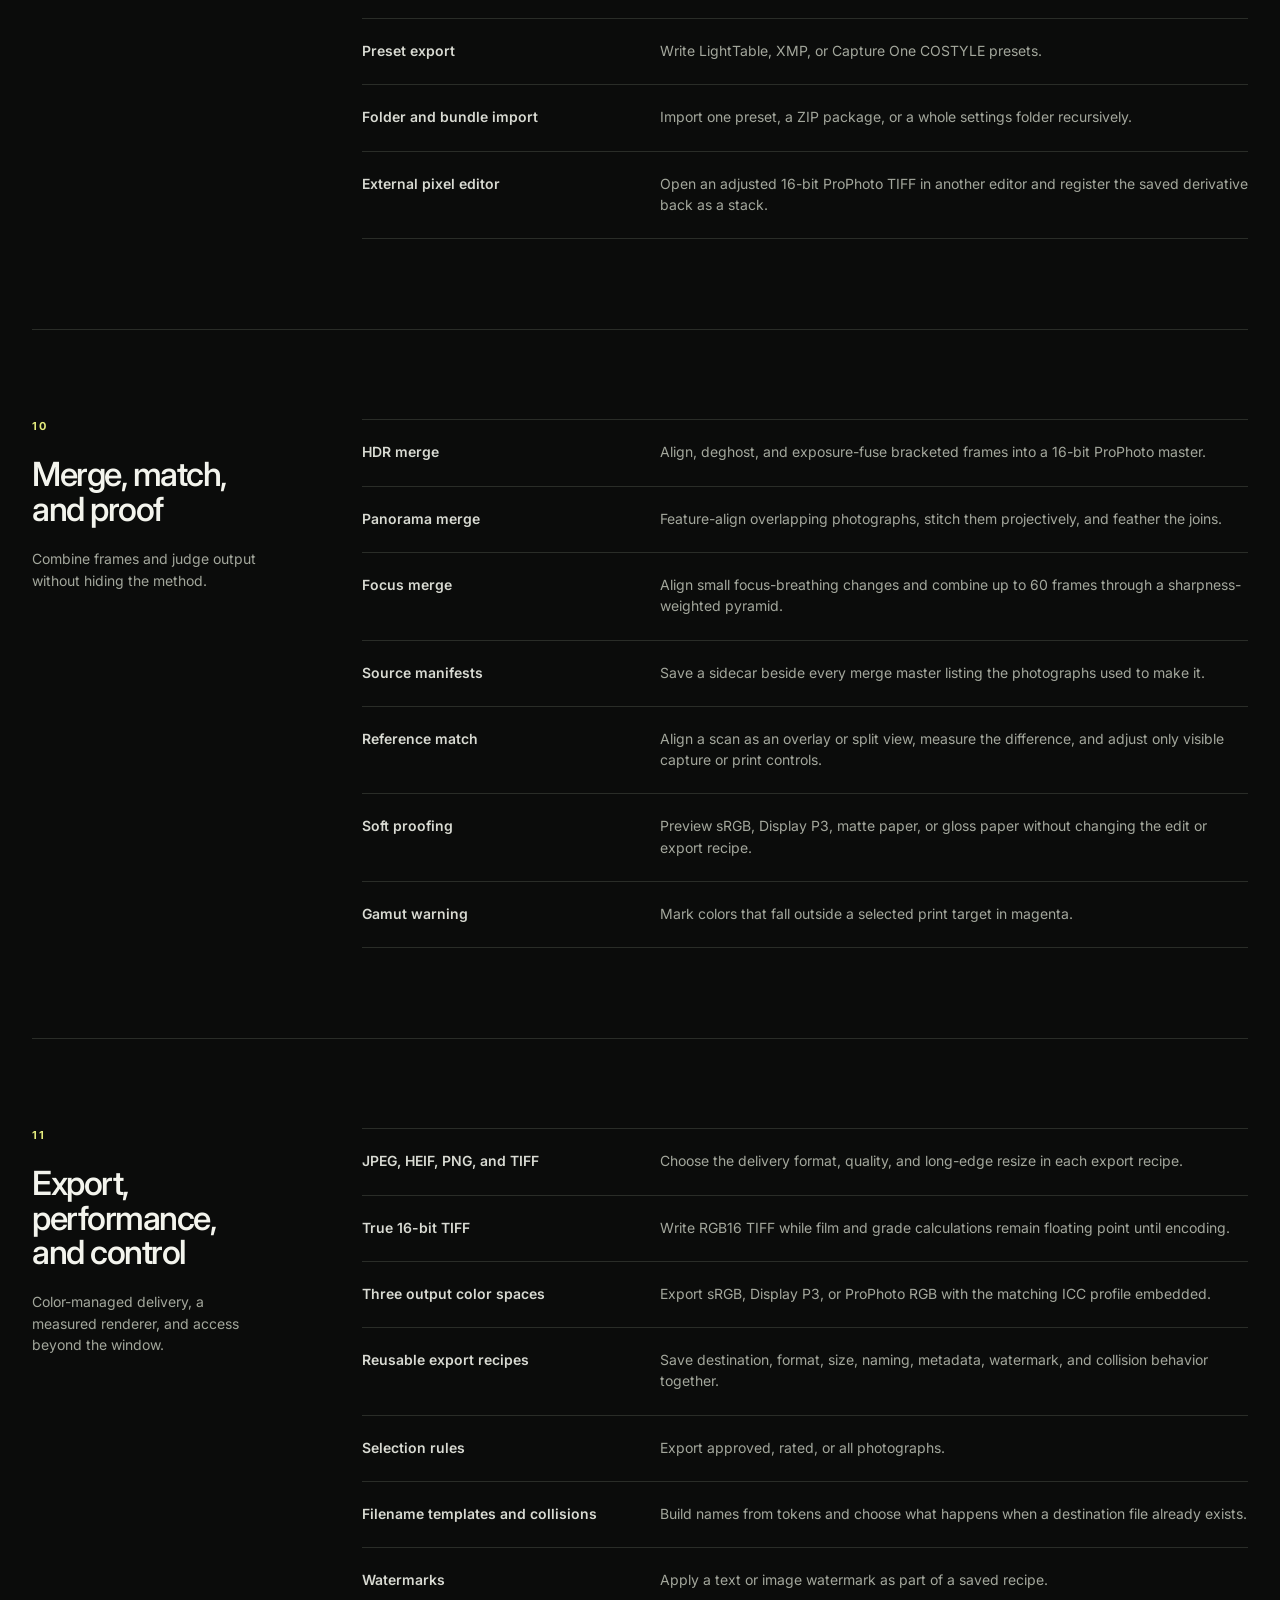
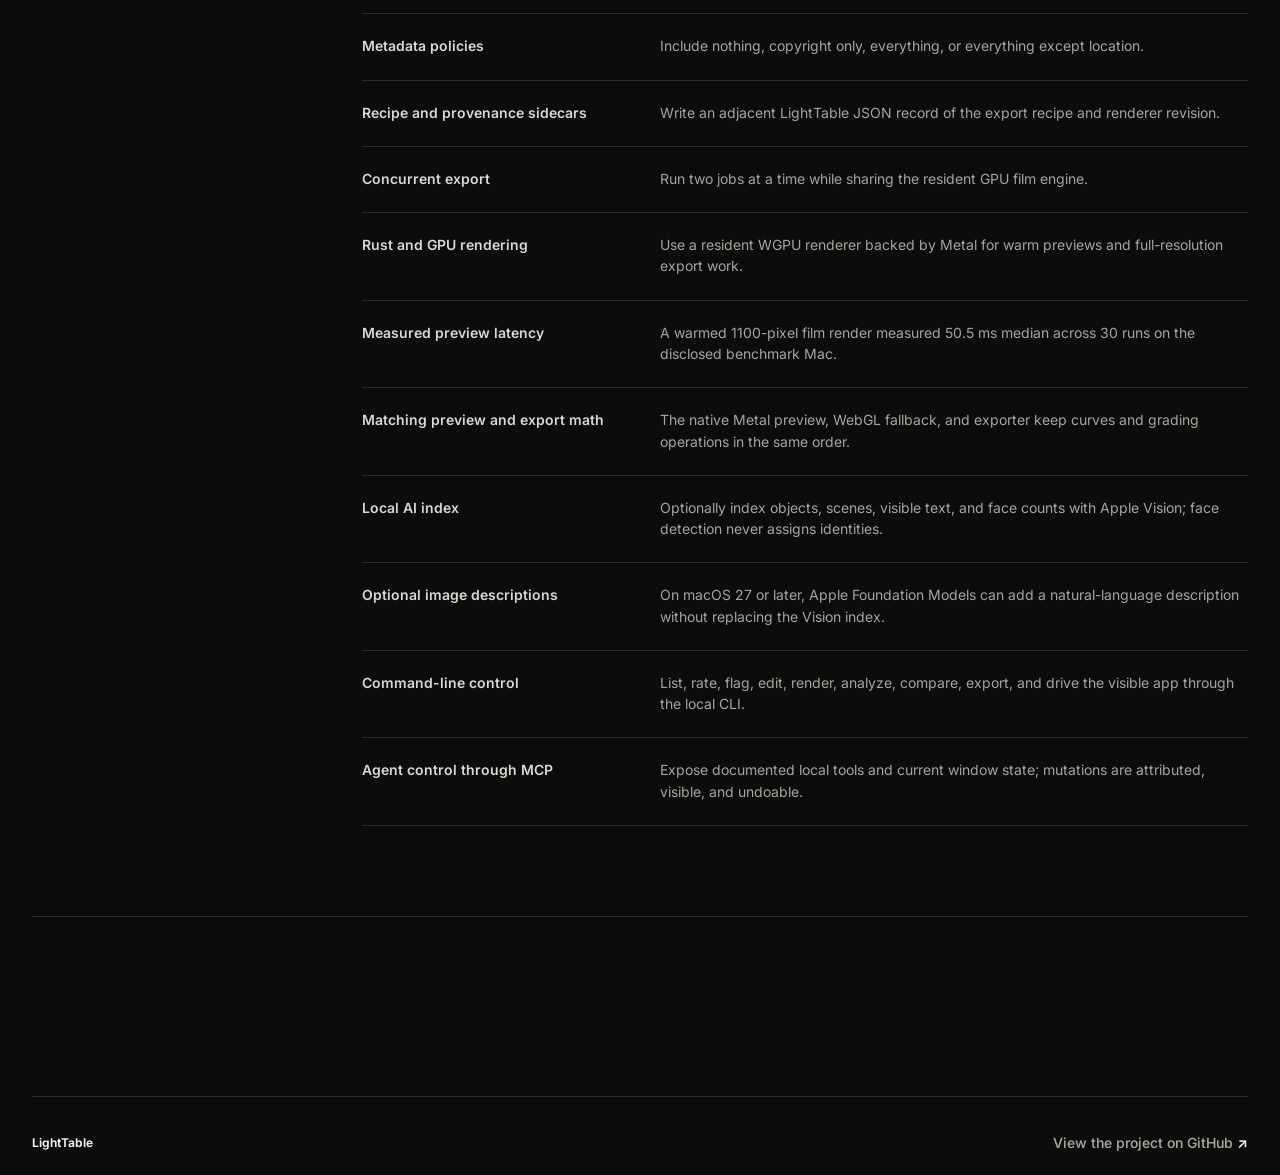
==== commit 4124e9e1: "Streamline features page opening" ====
--- a/features.html
+++ b/features.html
@@ -42,19 +42,9 @@
     </header>
 
     <main class="features-main" id="main">
-      <header class="features-hero">
-        <p class="eyebrow reveal">Feature guide</p>
-        <h1 class="reveal">What LightTable does.</h1>
-        <p class="features-lede reveal">
-          Bring a library across, work through a shoot, build the image, and
-          deliver it. Originals stay untouched. The work stays on your Mac.
-        </p>
-      </header>
-
       <section class="feature-overview" aria-labelledby="overview-title">
         <header class="feature-section-intro reveal">
-          <p class="eyebrow">The short version</p>
-          <h2 id="overview-title">Ten things to know.</h2>
+          <h1 id="overview-title">Ten things to know.</h1>
         </header>
         <ol class="big-picture-list reveal">
           <li>A local, non-destructive RAW editor built as a native Mac app.</li>
--- a/styles.css
+++ b/styles.css
@@ -718,24 +718,6 @@
   padding-bottom: clamp(110px, 14vw, 220px);
 }
 
-.features-hero {
-  max-width: 1120px;
-  padding: clamp(94px, 12vw, 180px) 0 clamp(100px, 13vw, 190px);
-}
-
-.features-hero h1 {
-  font-size: clamp(58px, 7.4vw, 112px);
-}
-
-.features-lede {
-  max-width: 860px;
-  margin: clamp(34px, 4vw, 54px) 0 0;
-  color: var(--muted);
-  font-size: clamp(20px, 2vw, 30px);
-  letter-spacing: -0.03em;
-  line-height: 1.35;
-}
-
 .feature-overview,
 .feature-facts,
 .feature-directory {
@@ -758,6 +740,7 @@
   grid-column: 1 / -1;
 }
 
+.feature-section-intro h1,
 .feature-section-intro h2 {
   margin: 0;
   font-size: clamp(42px, 5.2vw, 80px);
@@ -1284,18 +1267,6 @@
     gap: 6px;
   }
 
-  .features-hero {
-    padding: 76px 0 96px;
-  }
-
-  .features-hero h1 {
-    font-size: clamp(50px, 15.5vw, 72px);
-  }
-
-  .features-lede {
-    font-size: 20px;
-  }
-
   .feature-overview {
     padding: 78px 0 112px;
   }
@@ -1308,6 +1279,7 @@
     margin-bottom: 48px;
   }
 
+  .feature-section-intro h1,
   .feature-section-intro h2 {
     font-size: clamp(40px, 12vw, 58px);
   }
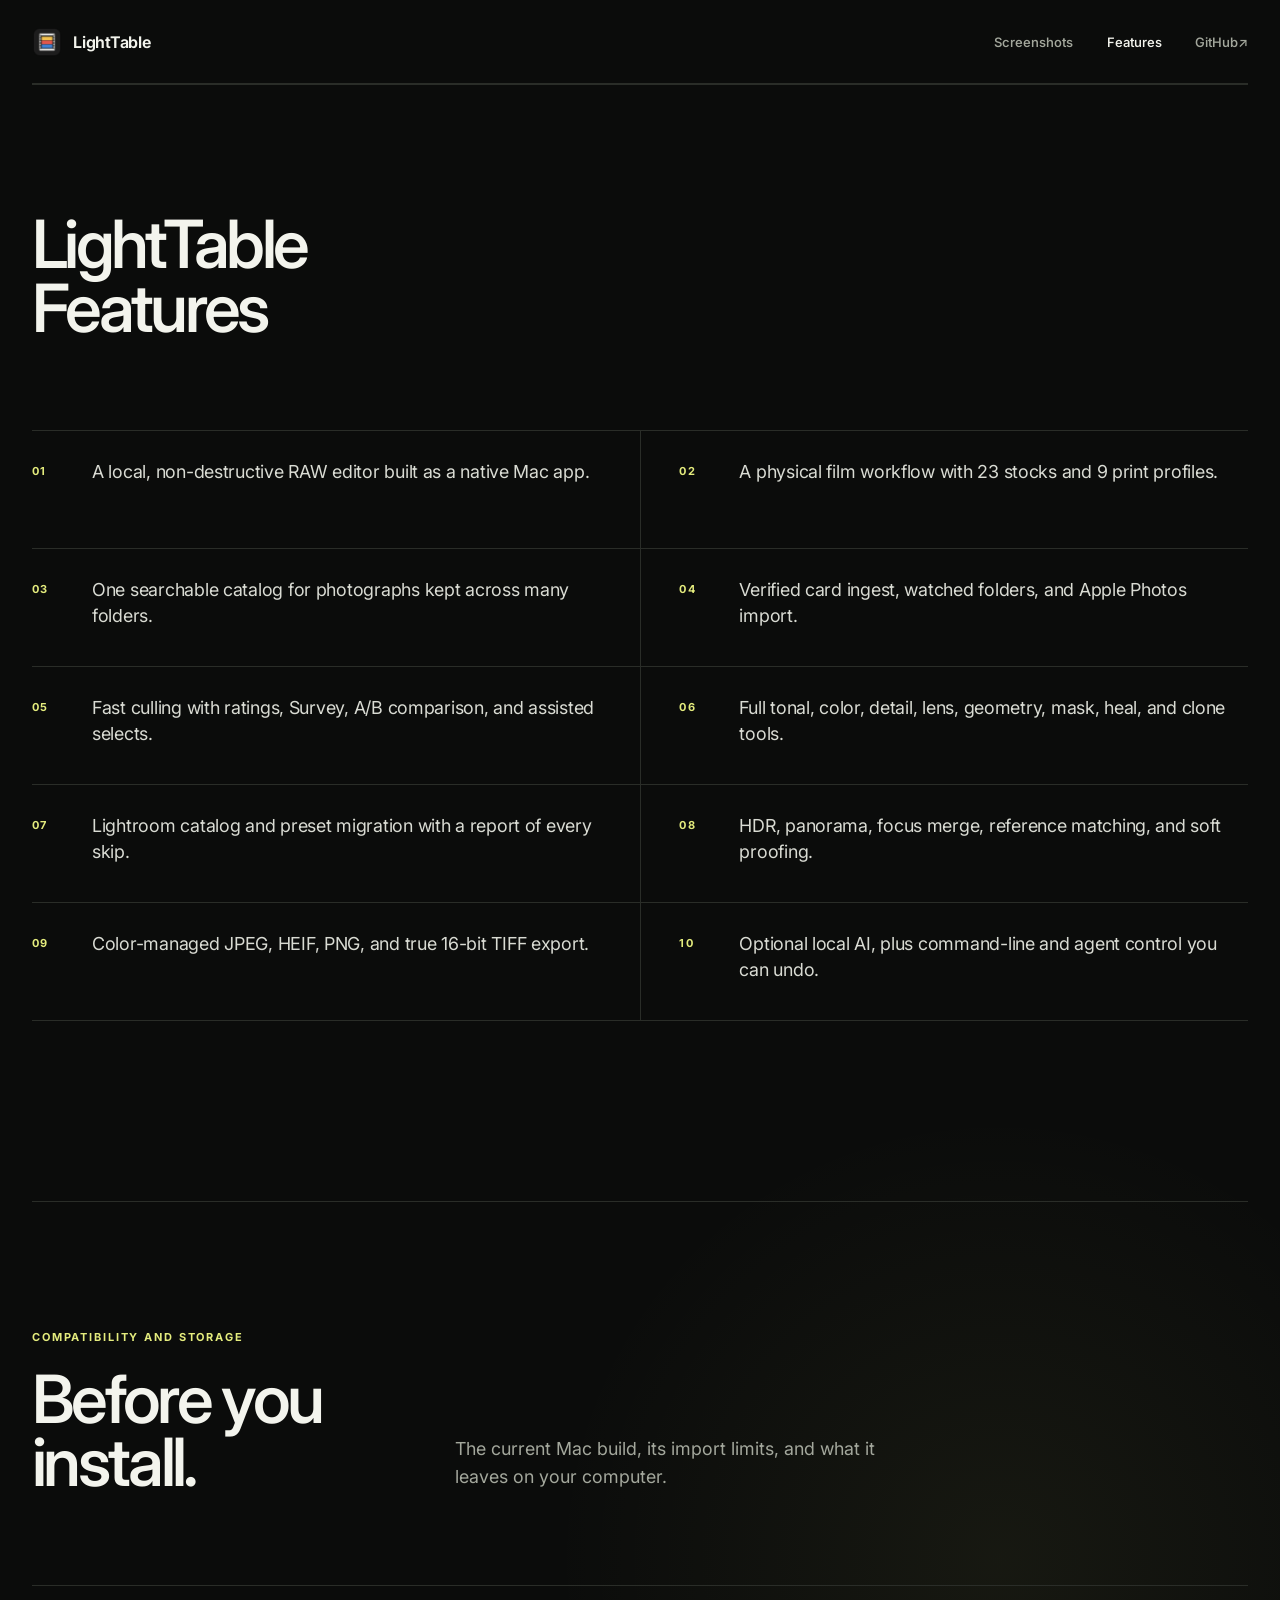
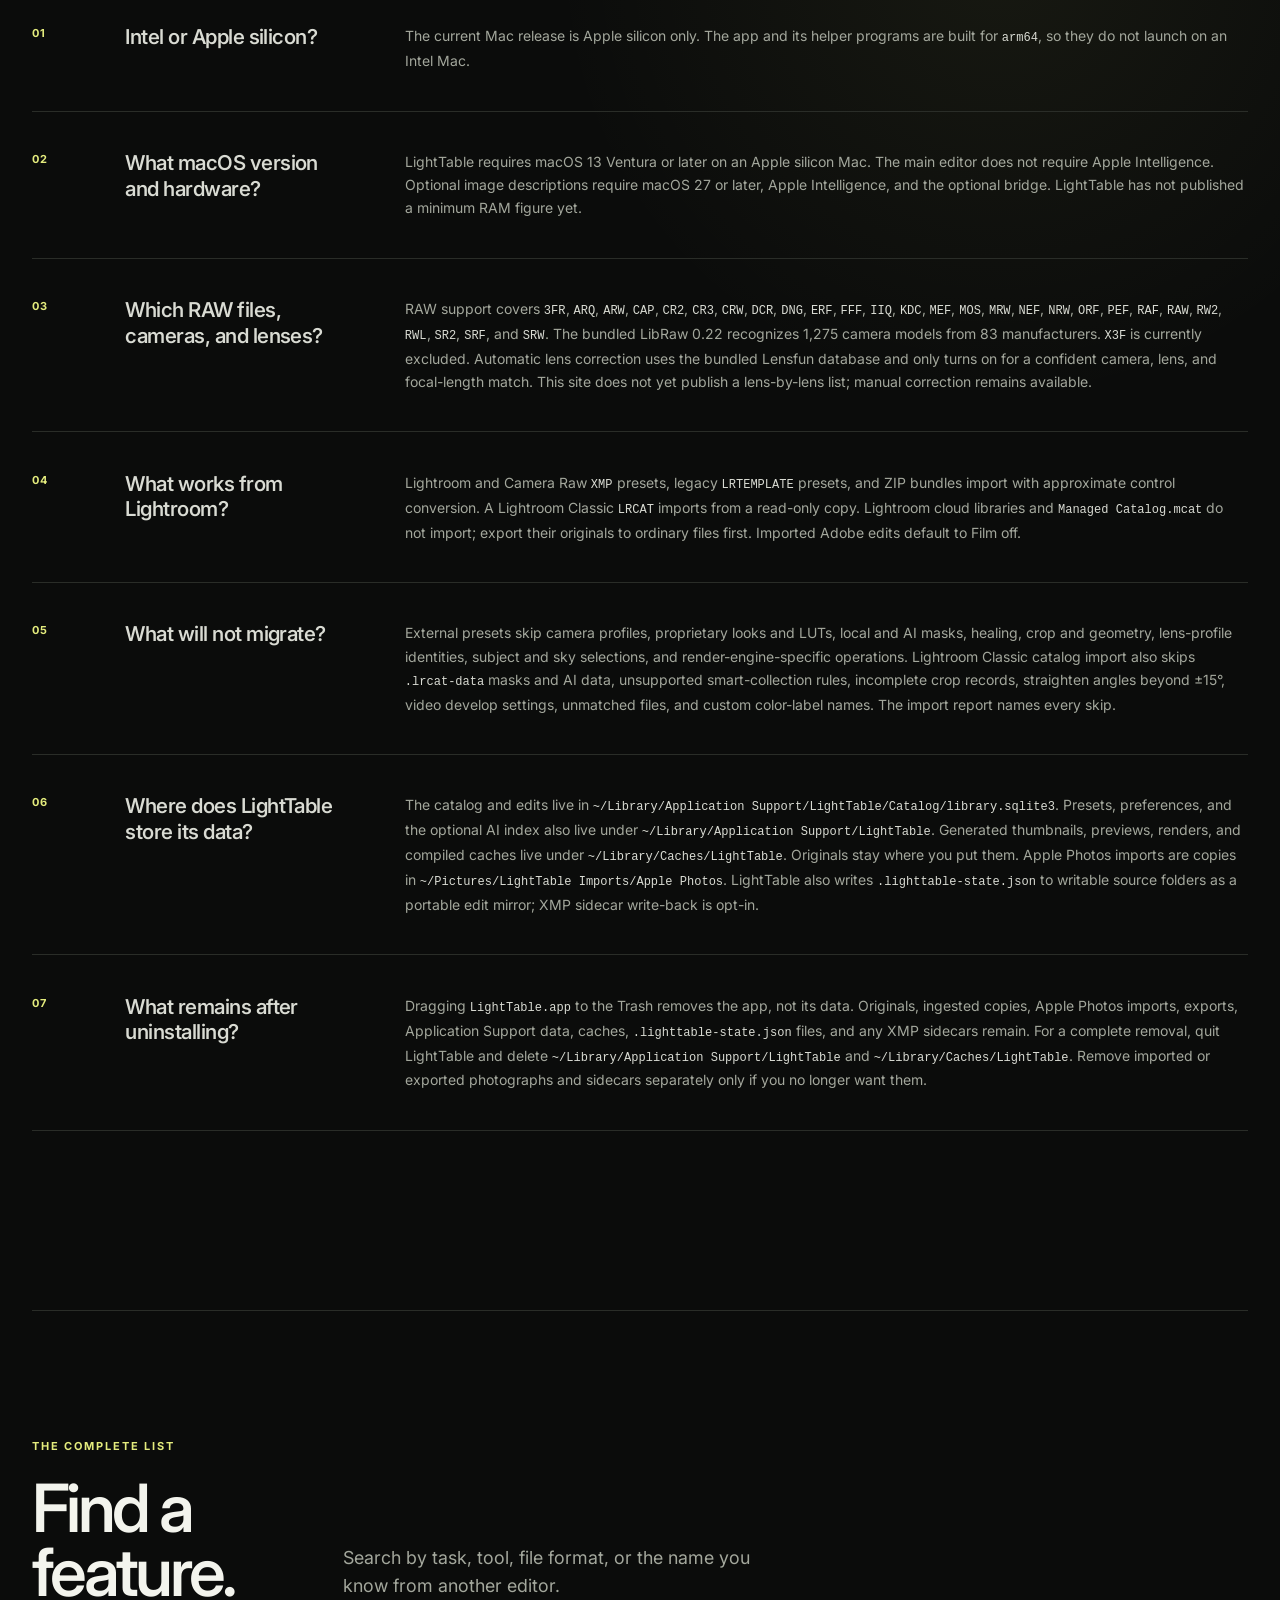
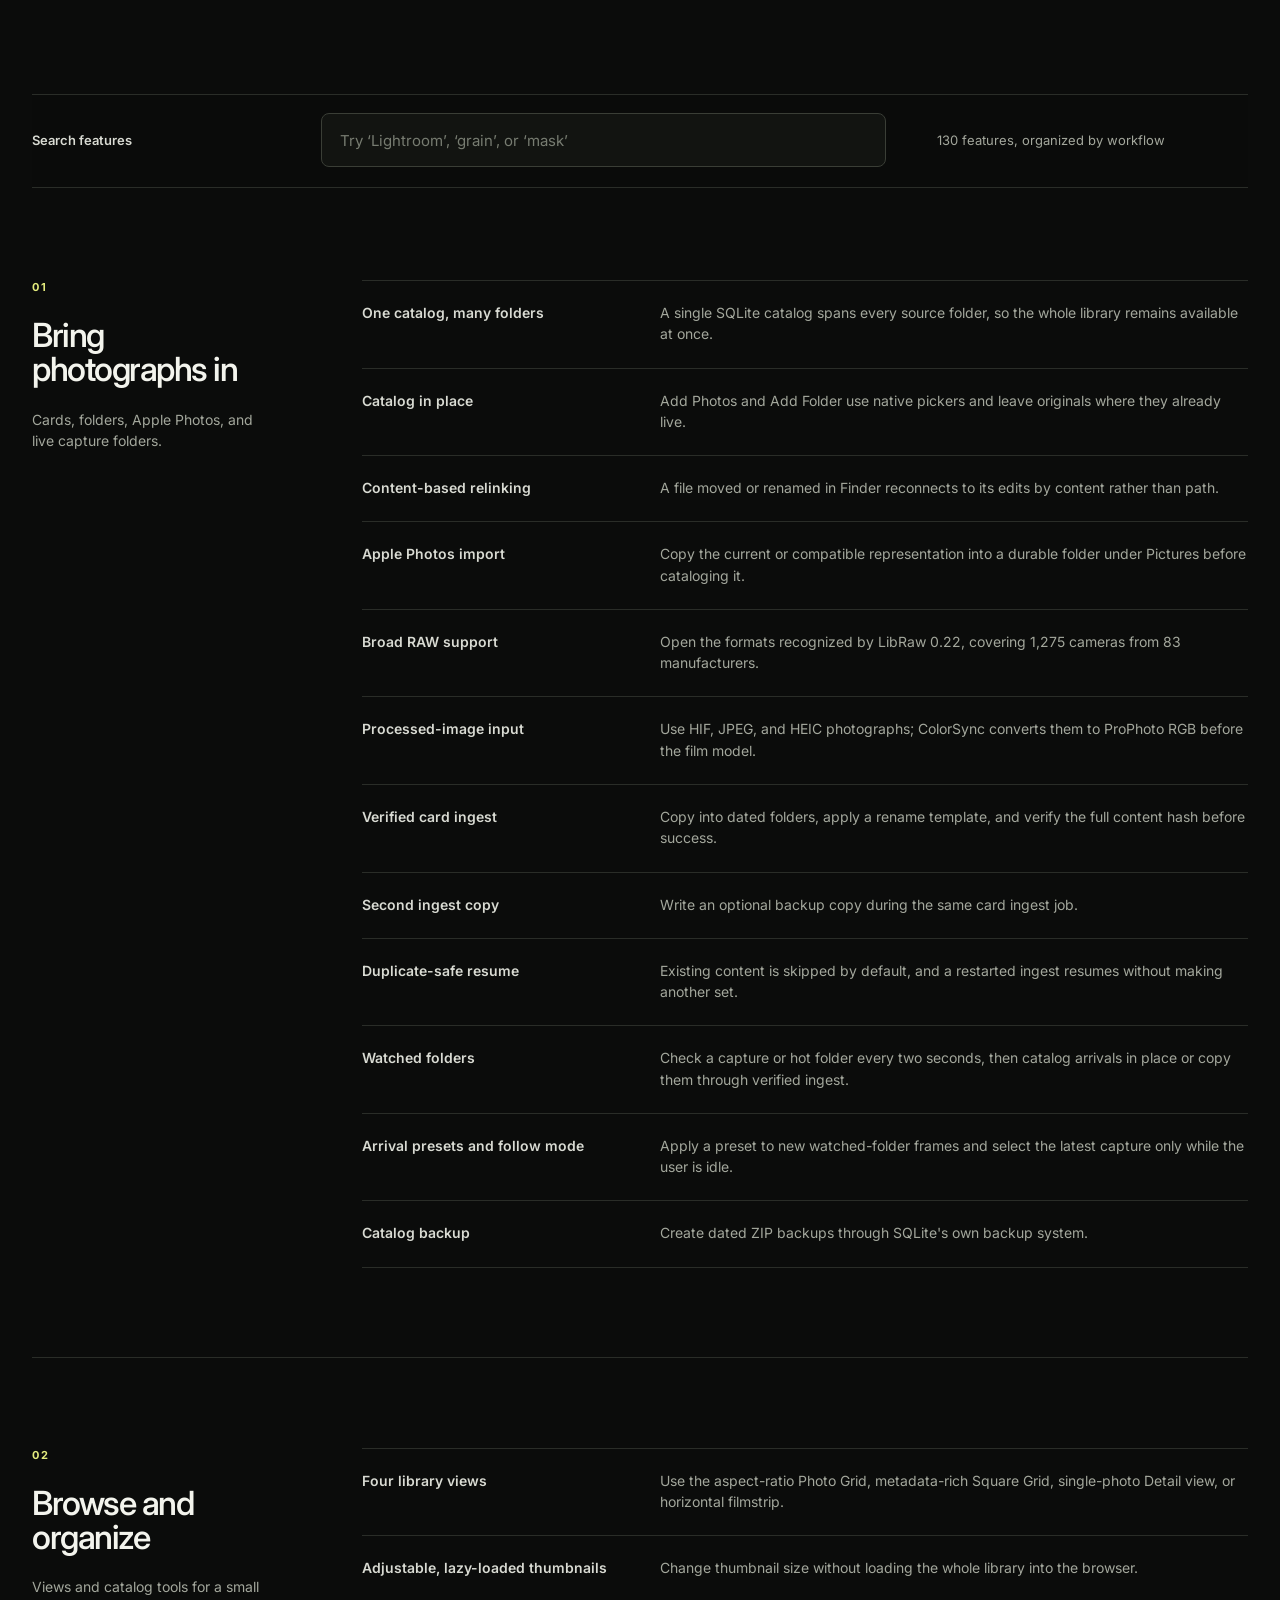
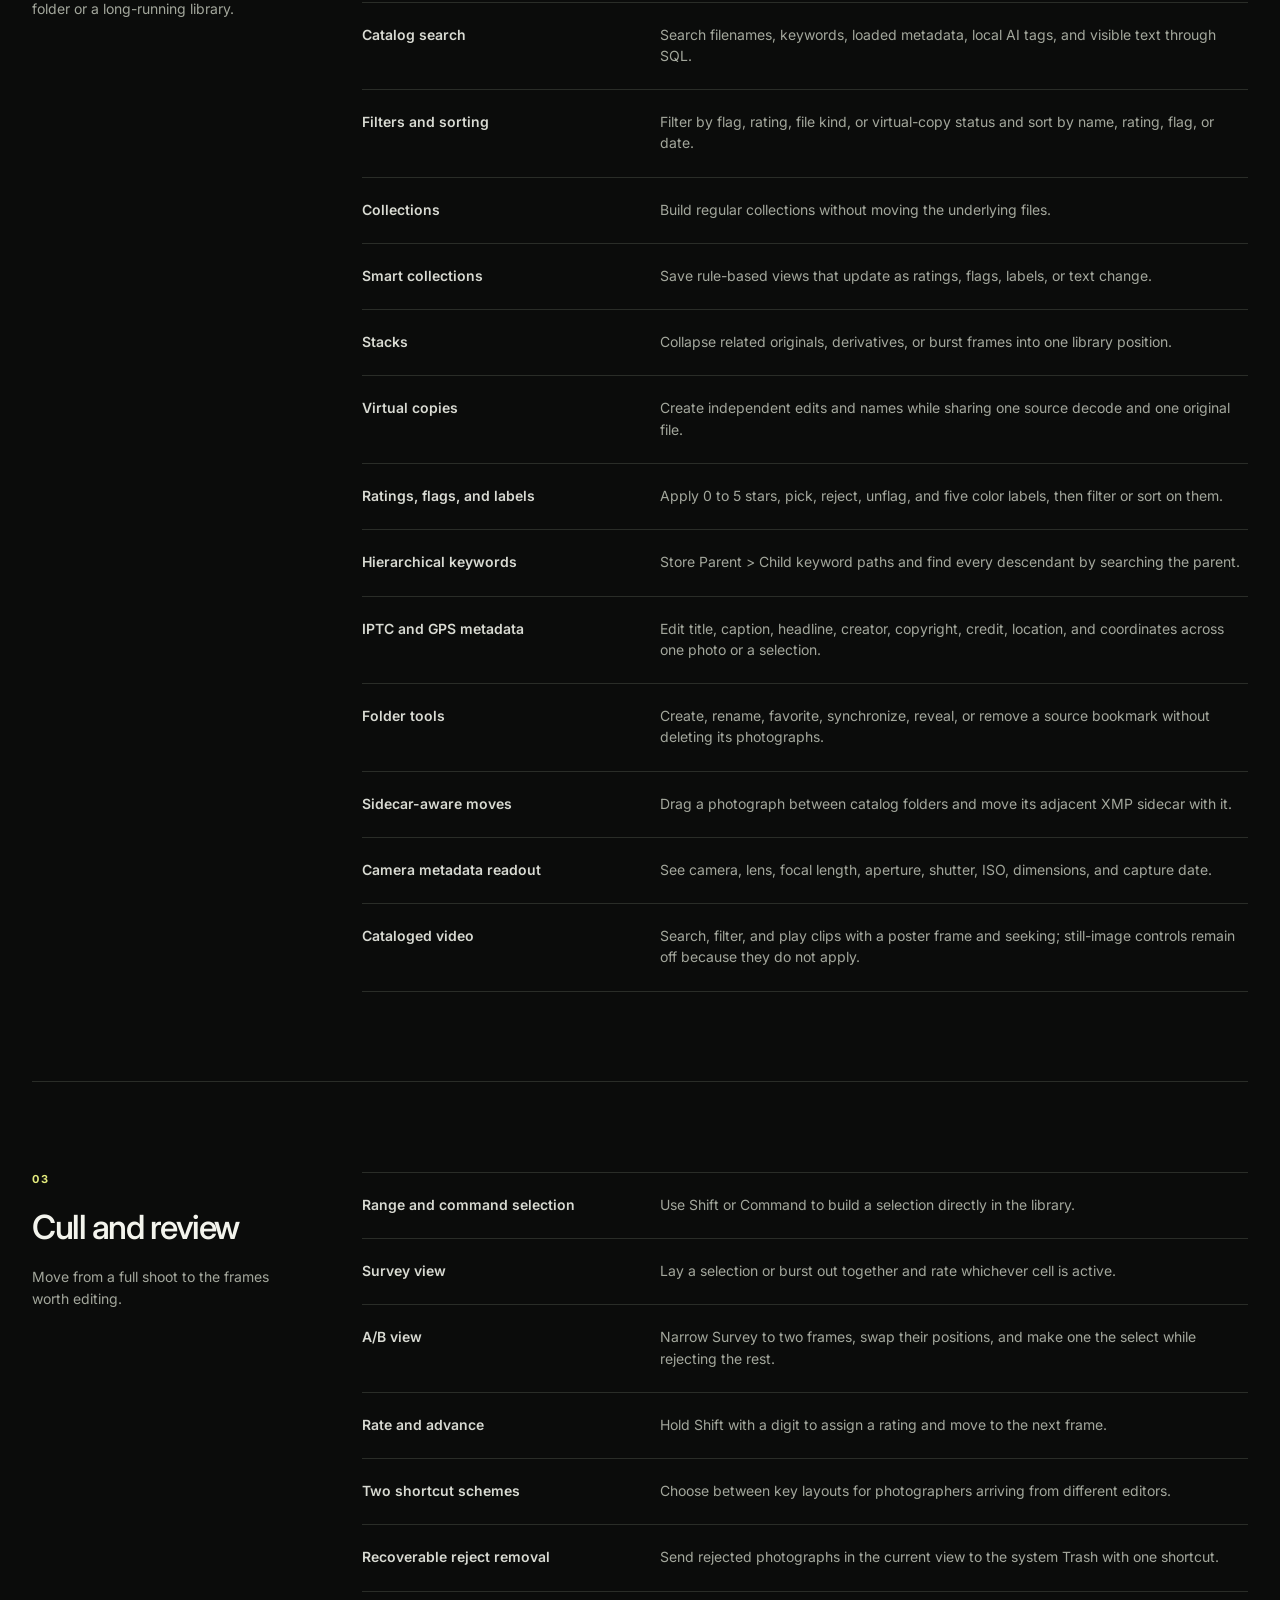
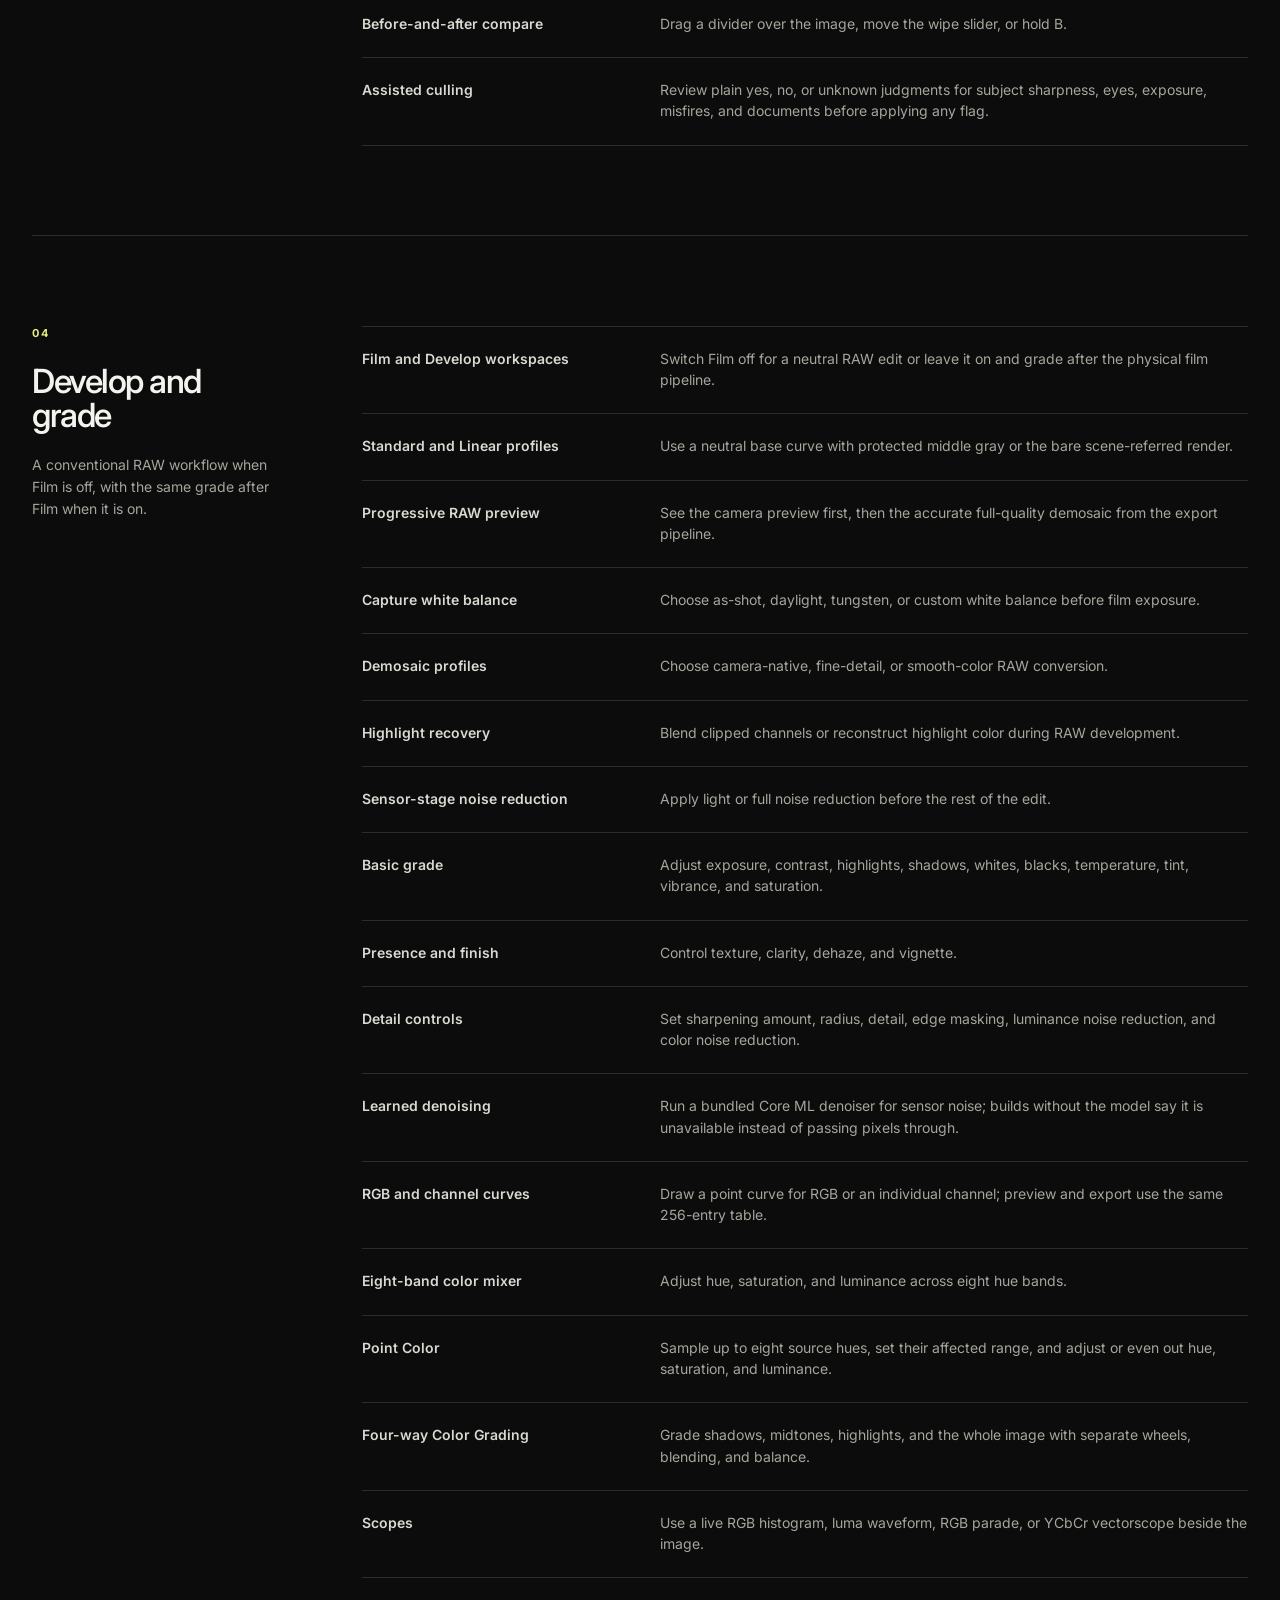
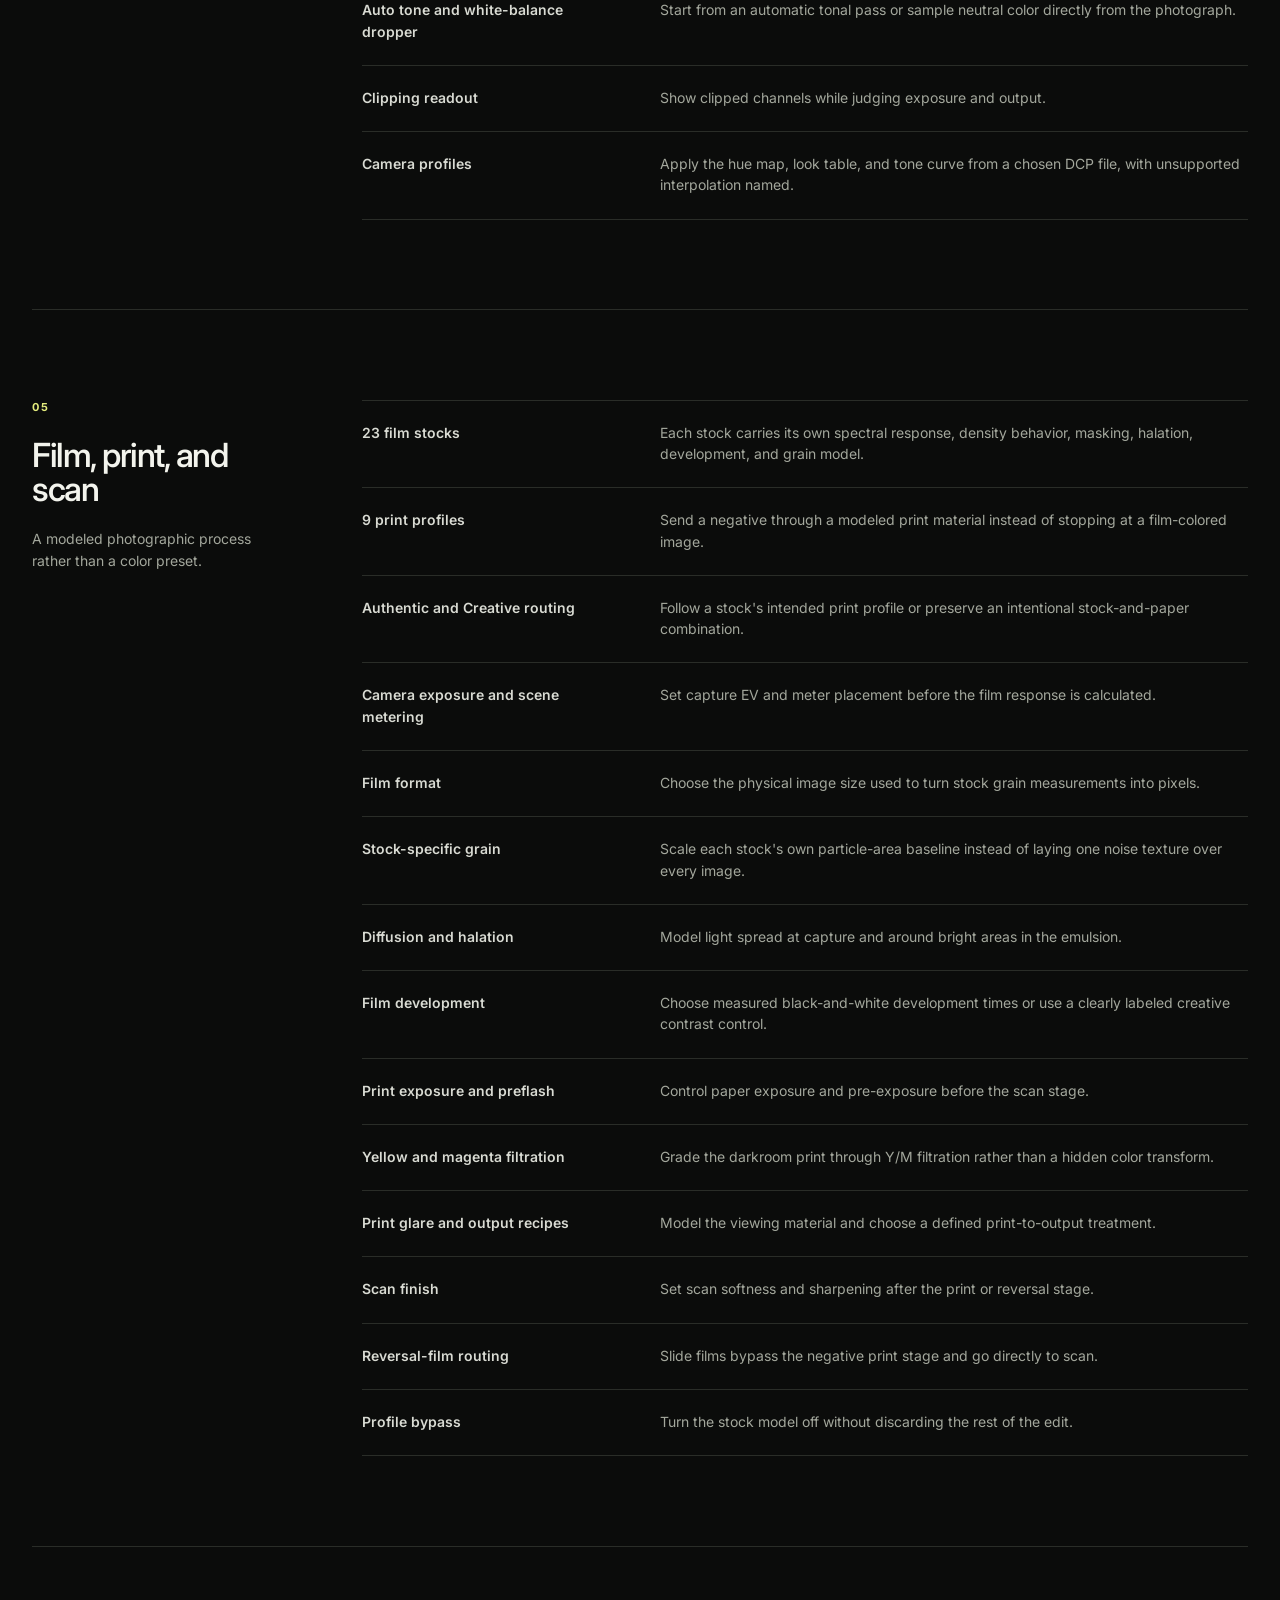
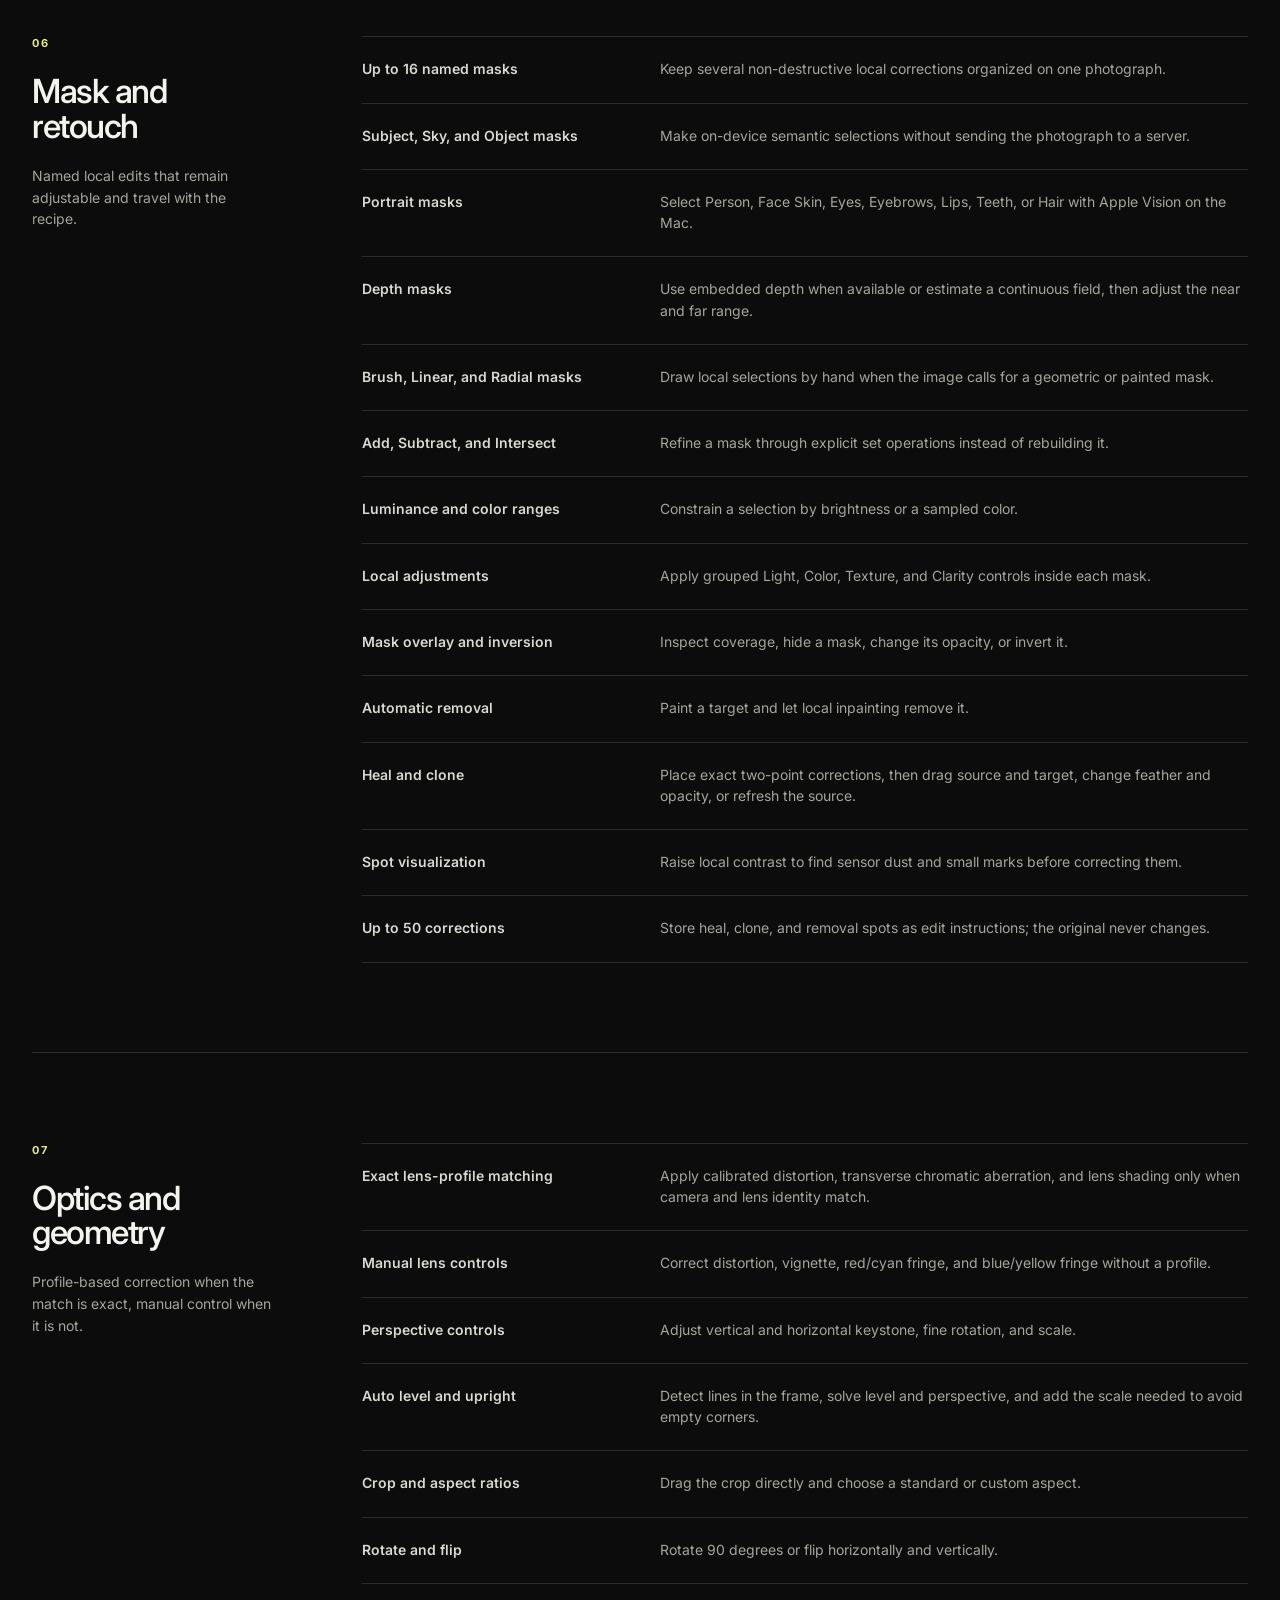
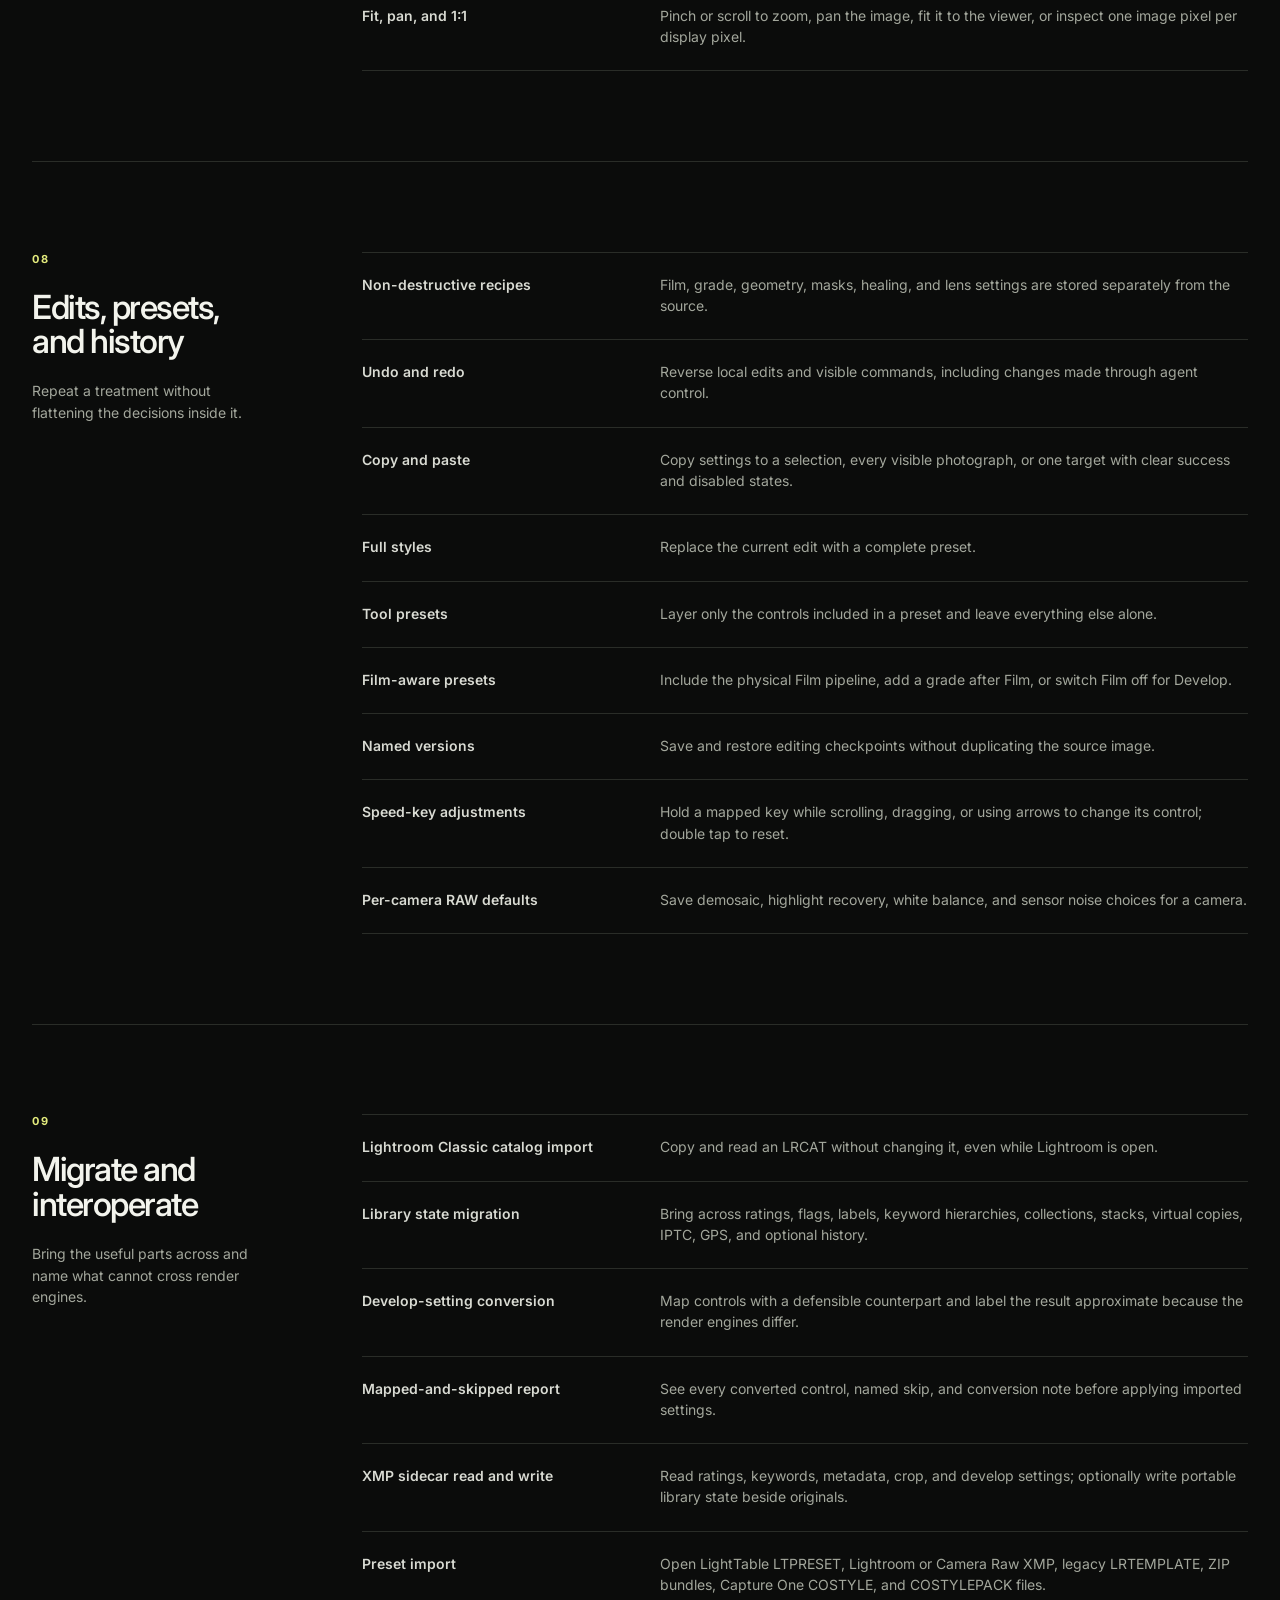
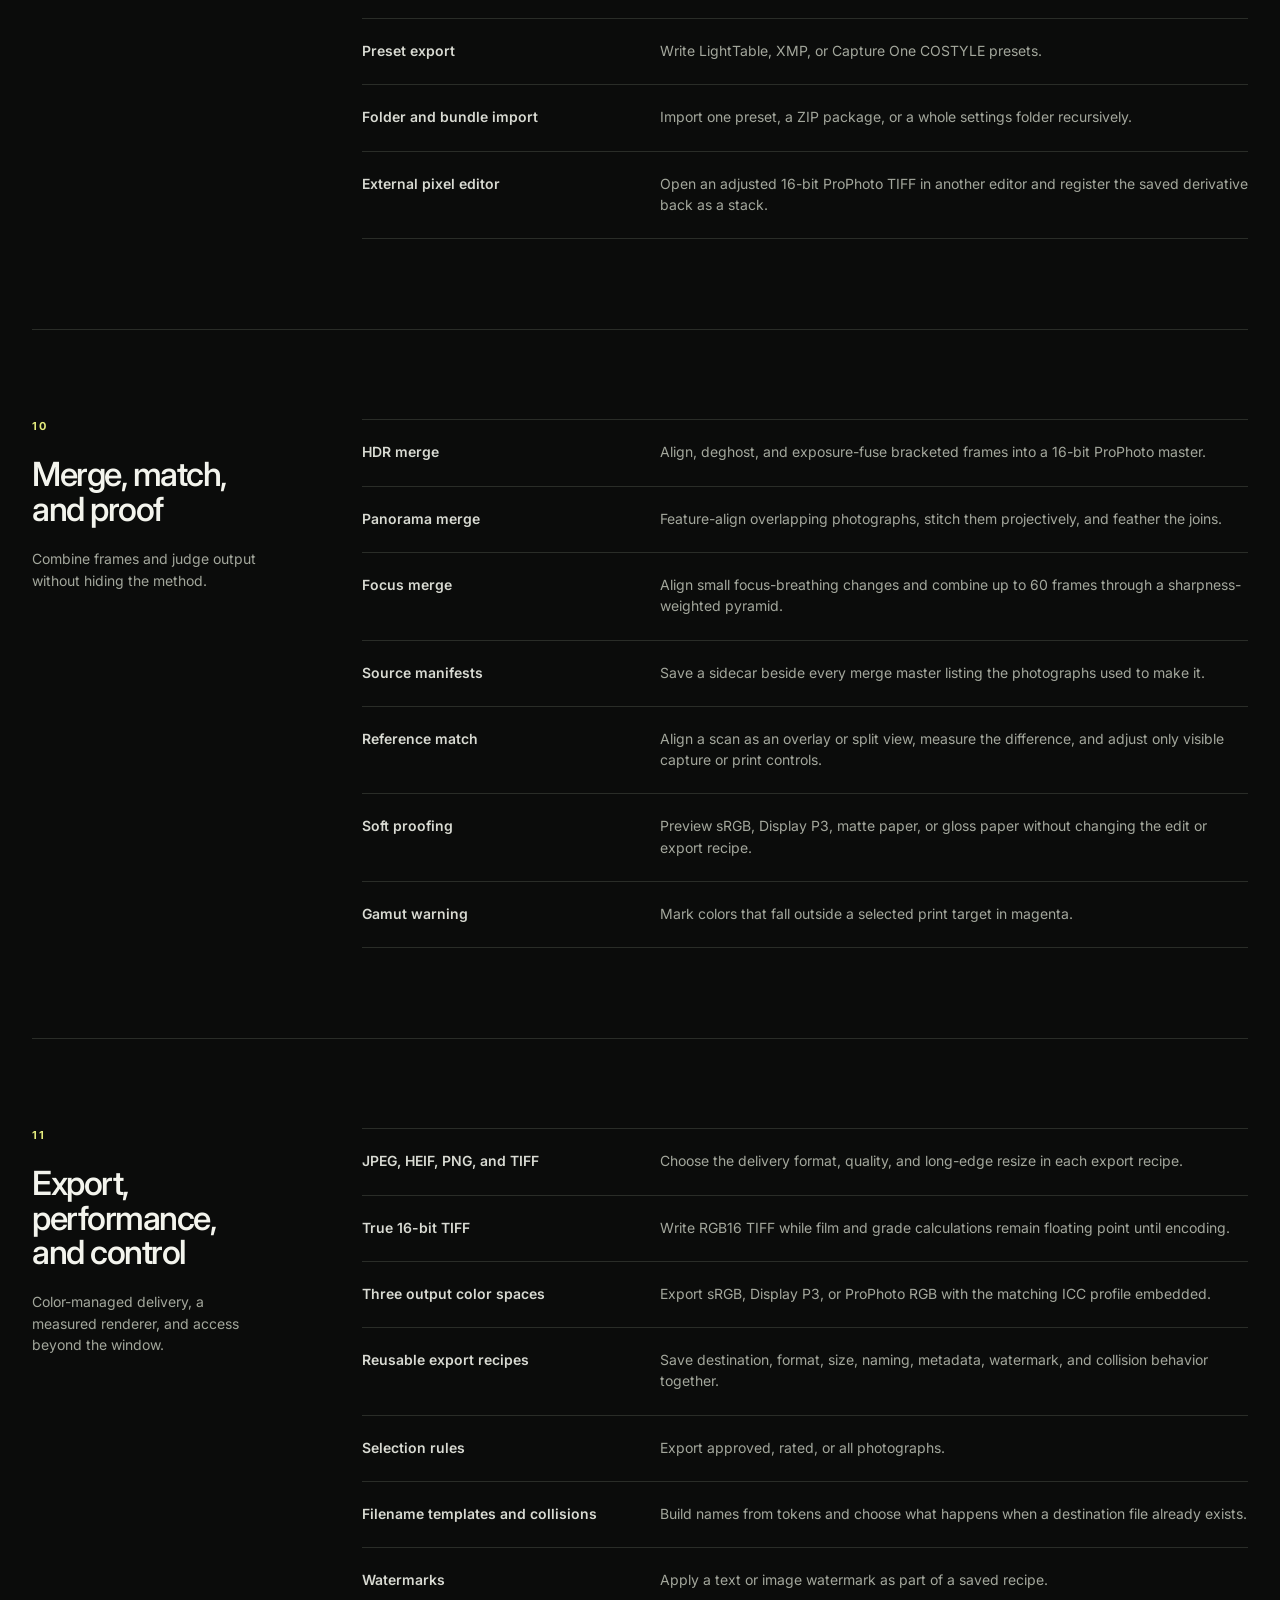
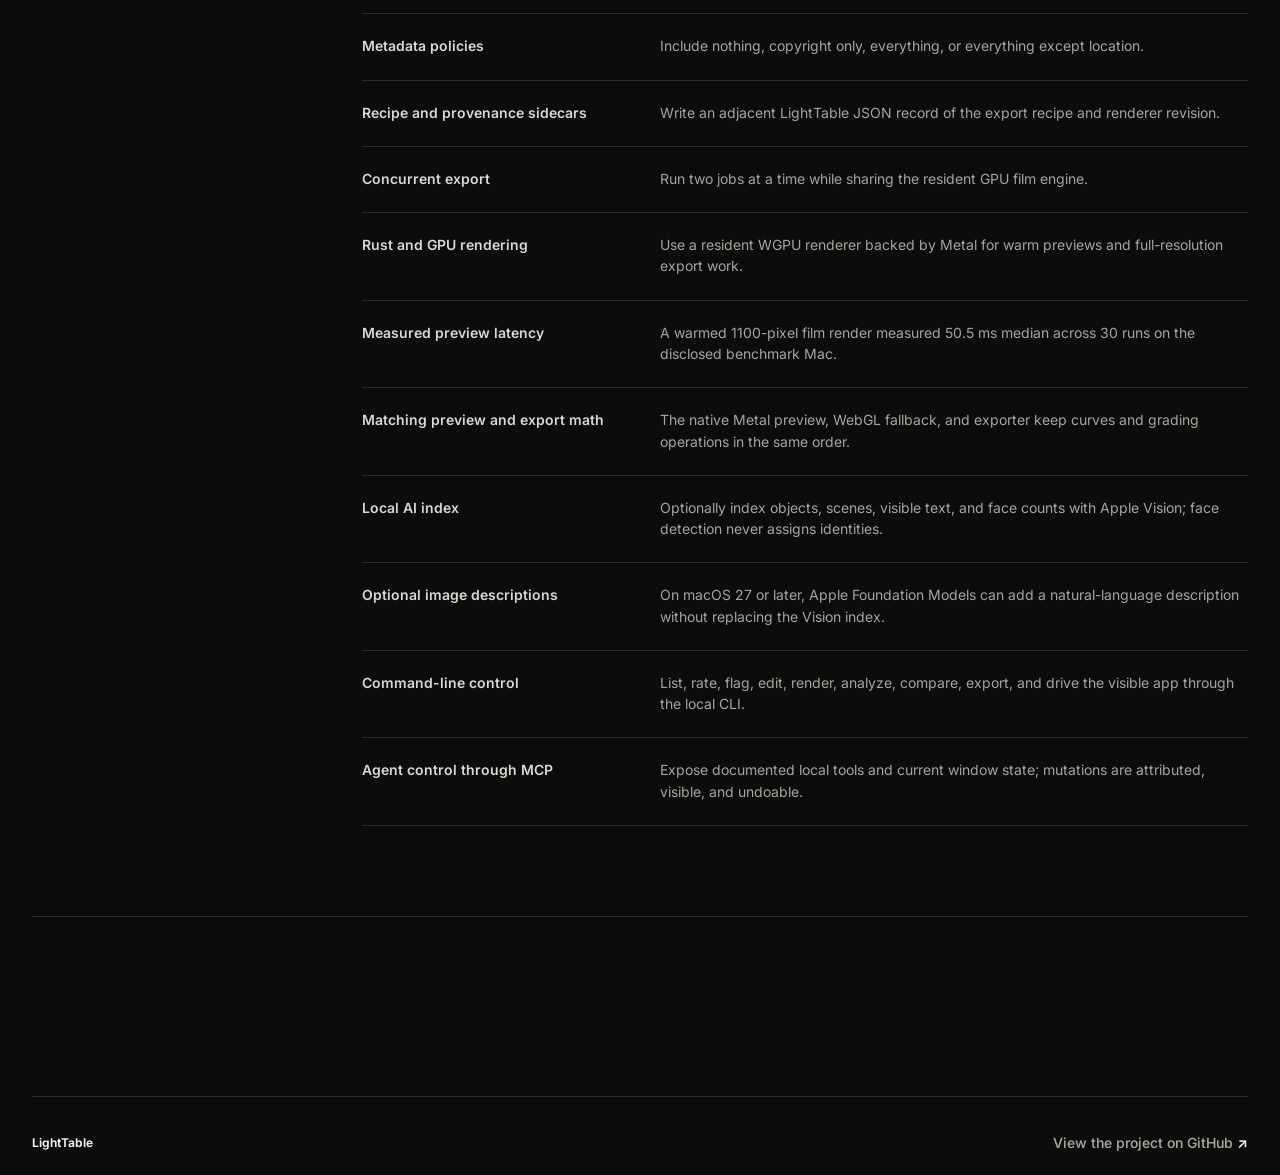
==== commit 014b7145: "Rename features page heading" ====
--- a/features.html
+++ b/features.html
@@ -44,7 +44,7 @@
     <main class="features-main" id="main">
       <section class="feature-overview" aria-labelledby="overview-title">
         <header class="feature-section-intro reveal">
-          <h1 id="overview-title">Ten things to know.</h1>
+          <h1 id="overview-title">LightTable Features</h1>
         </header>
         <ol class="big-picture-list reveal">
           <li>A local, non-destructive RAW editor built as a native Mac app.</li>
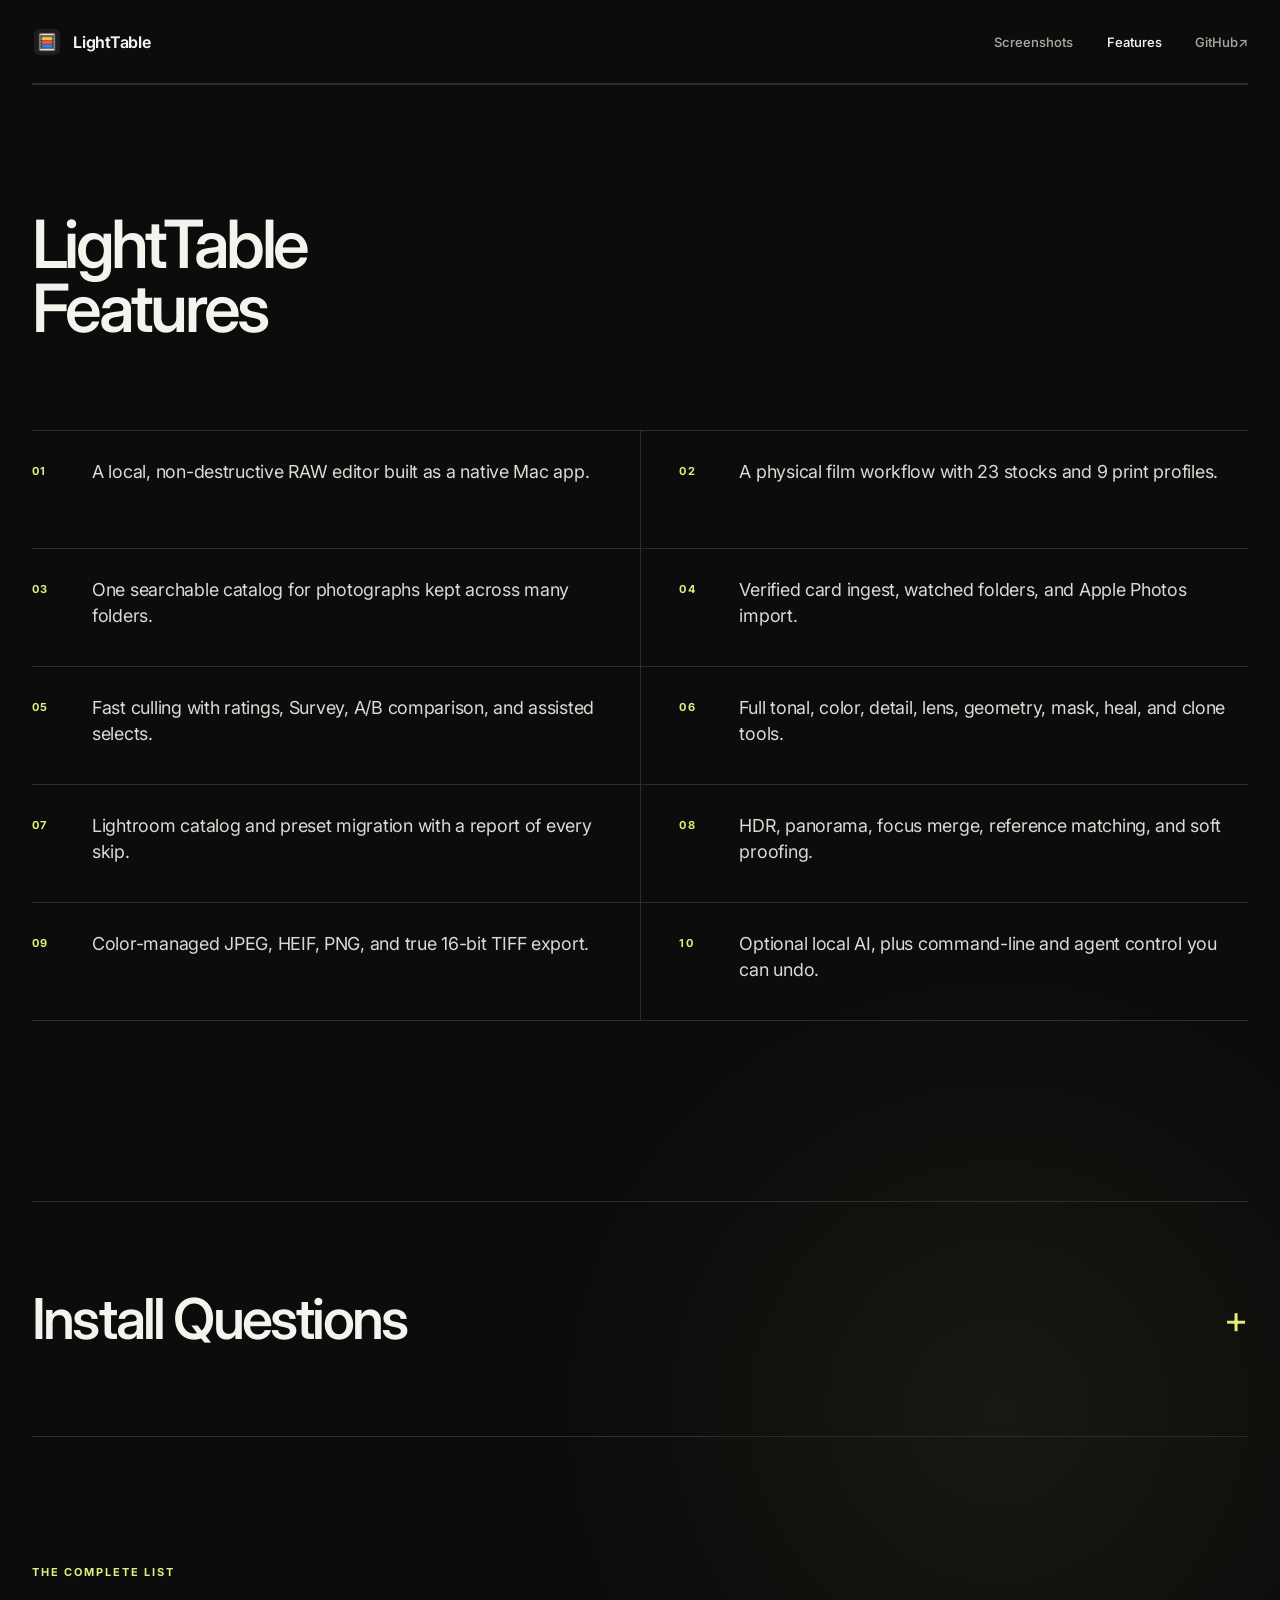
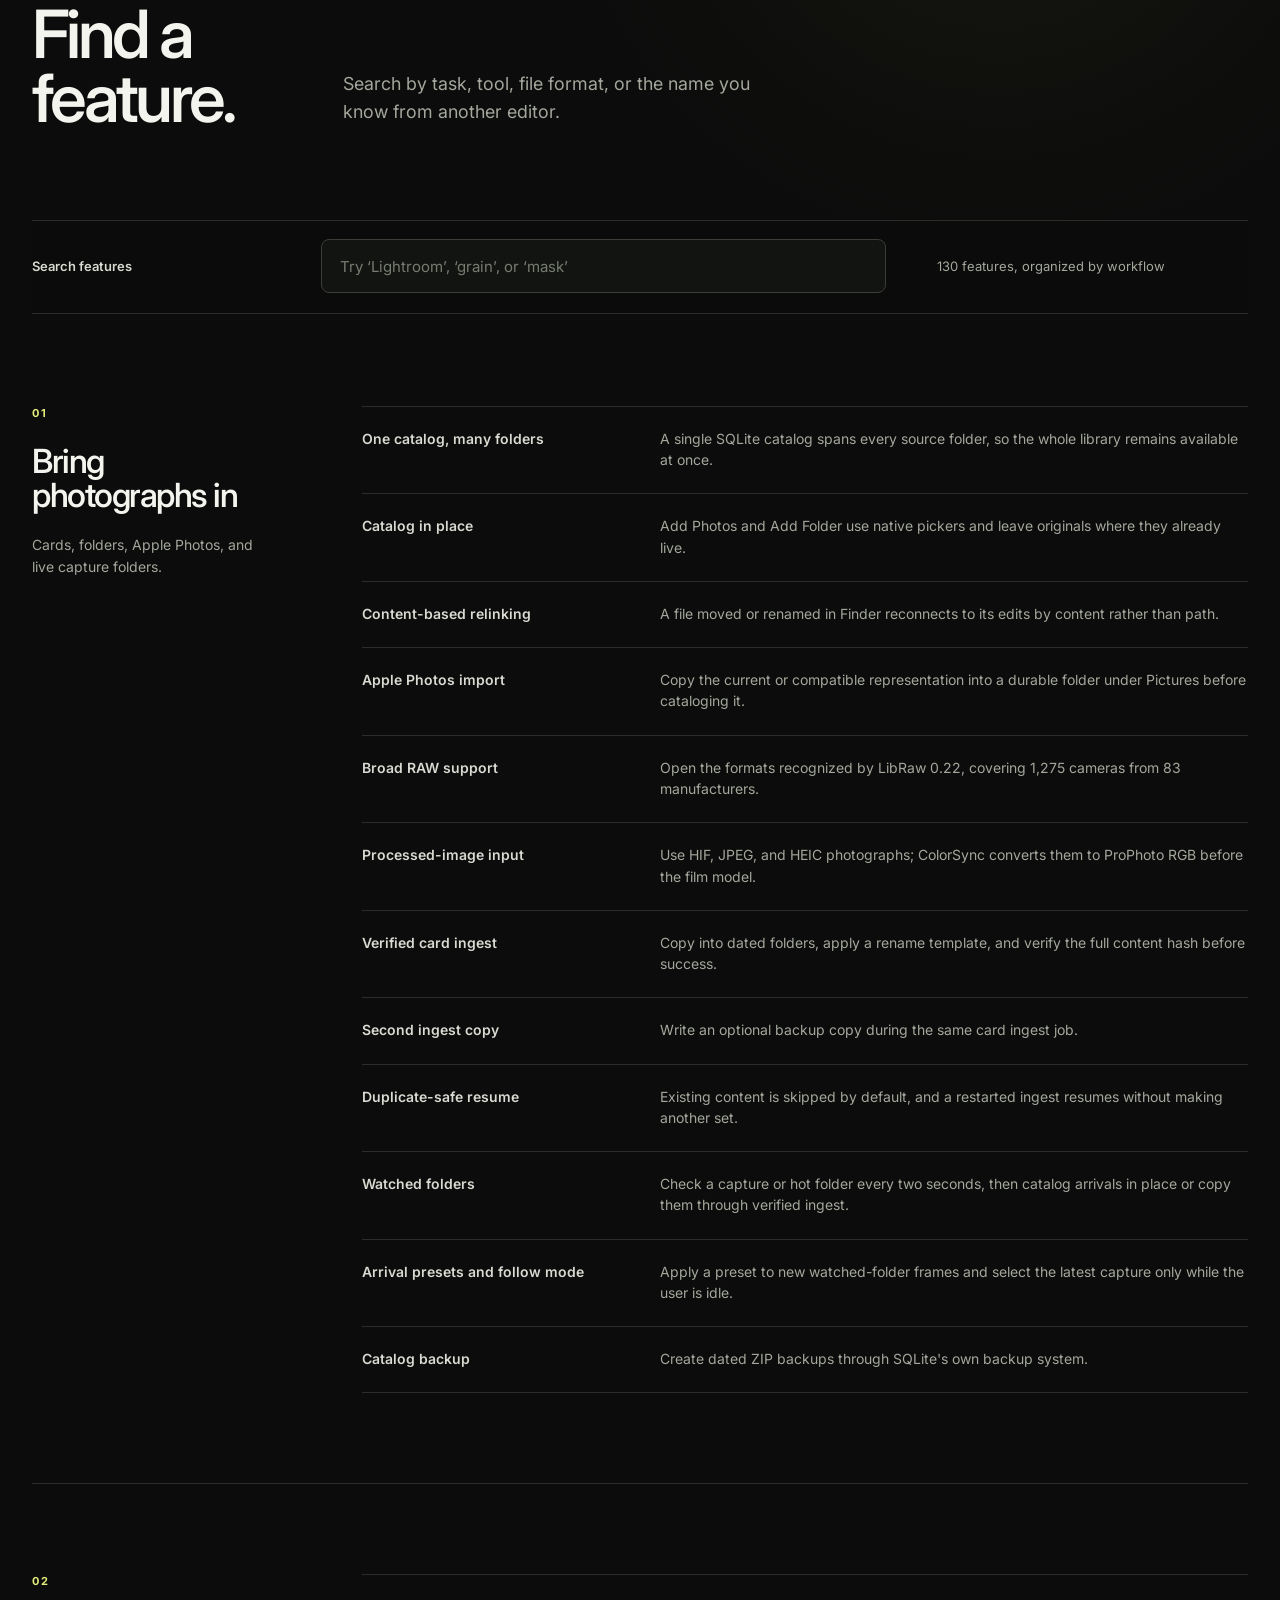
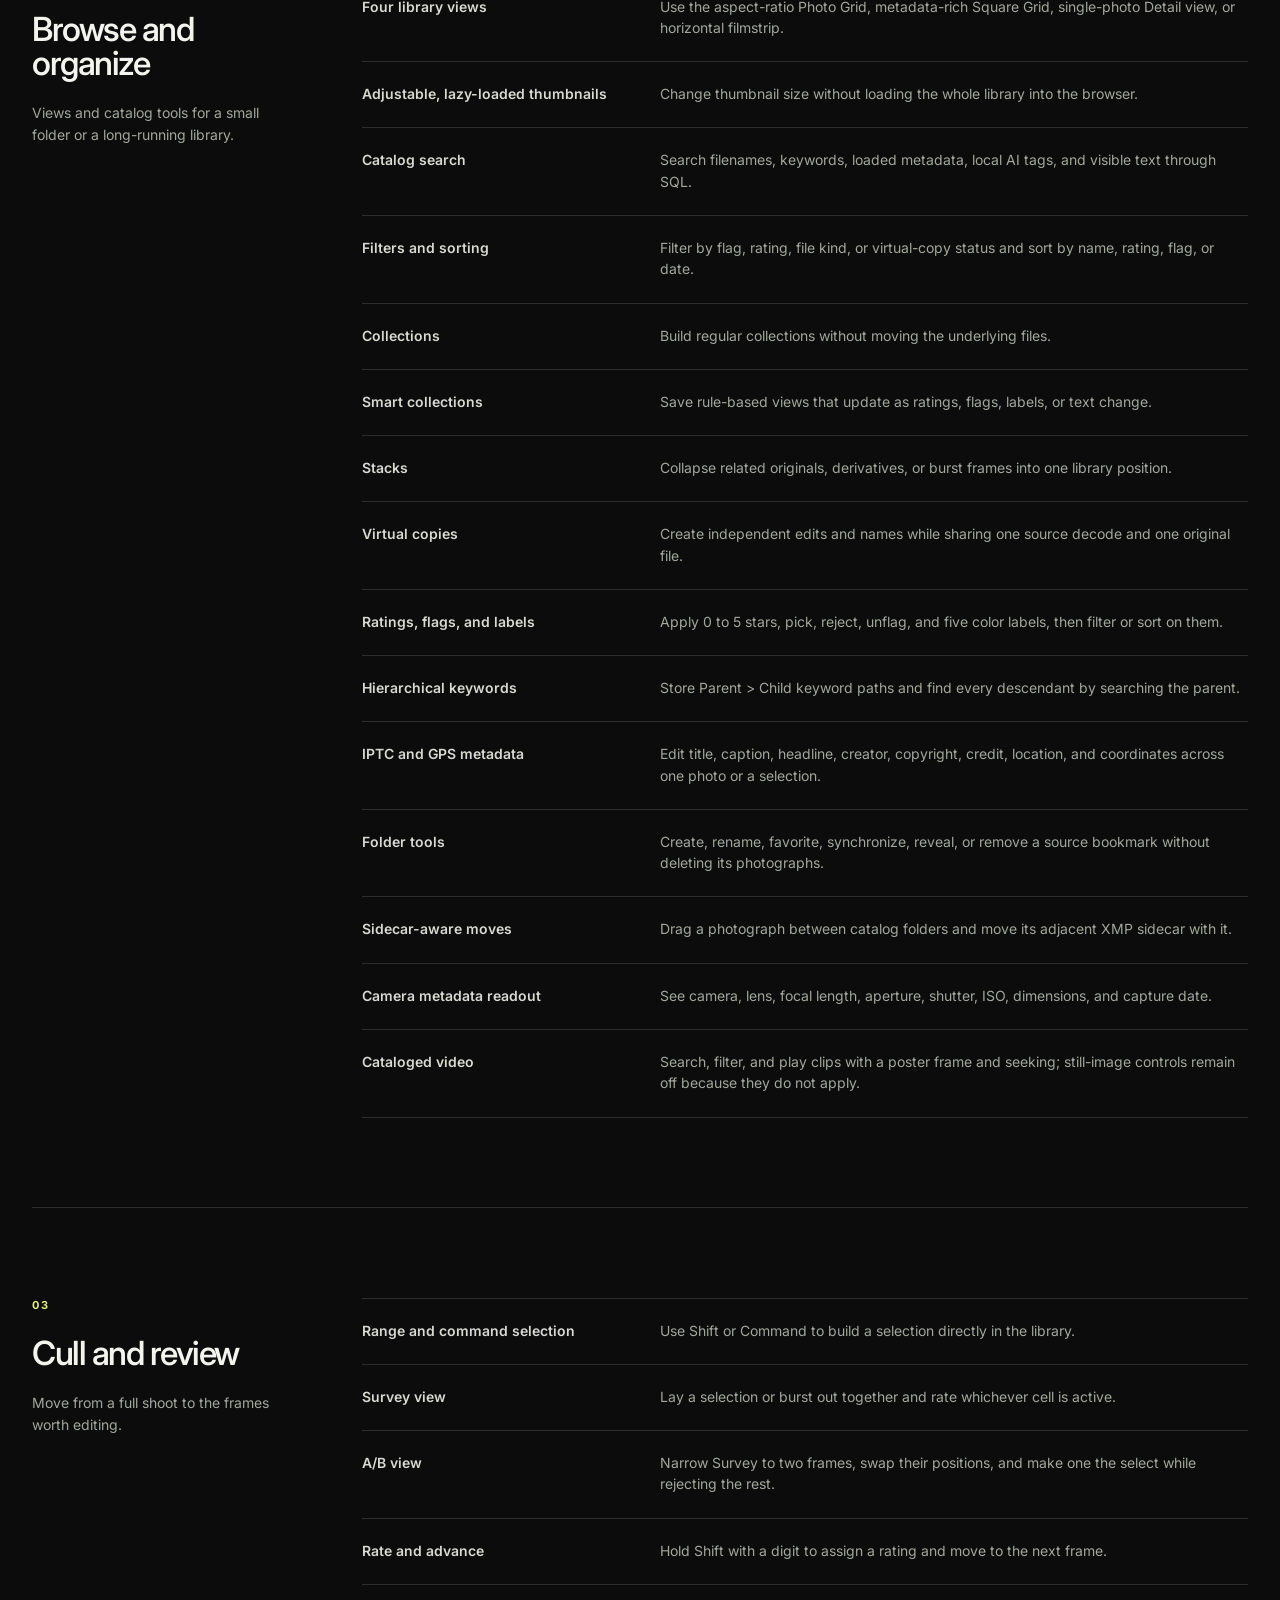
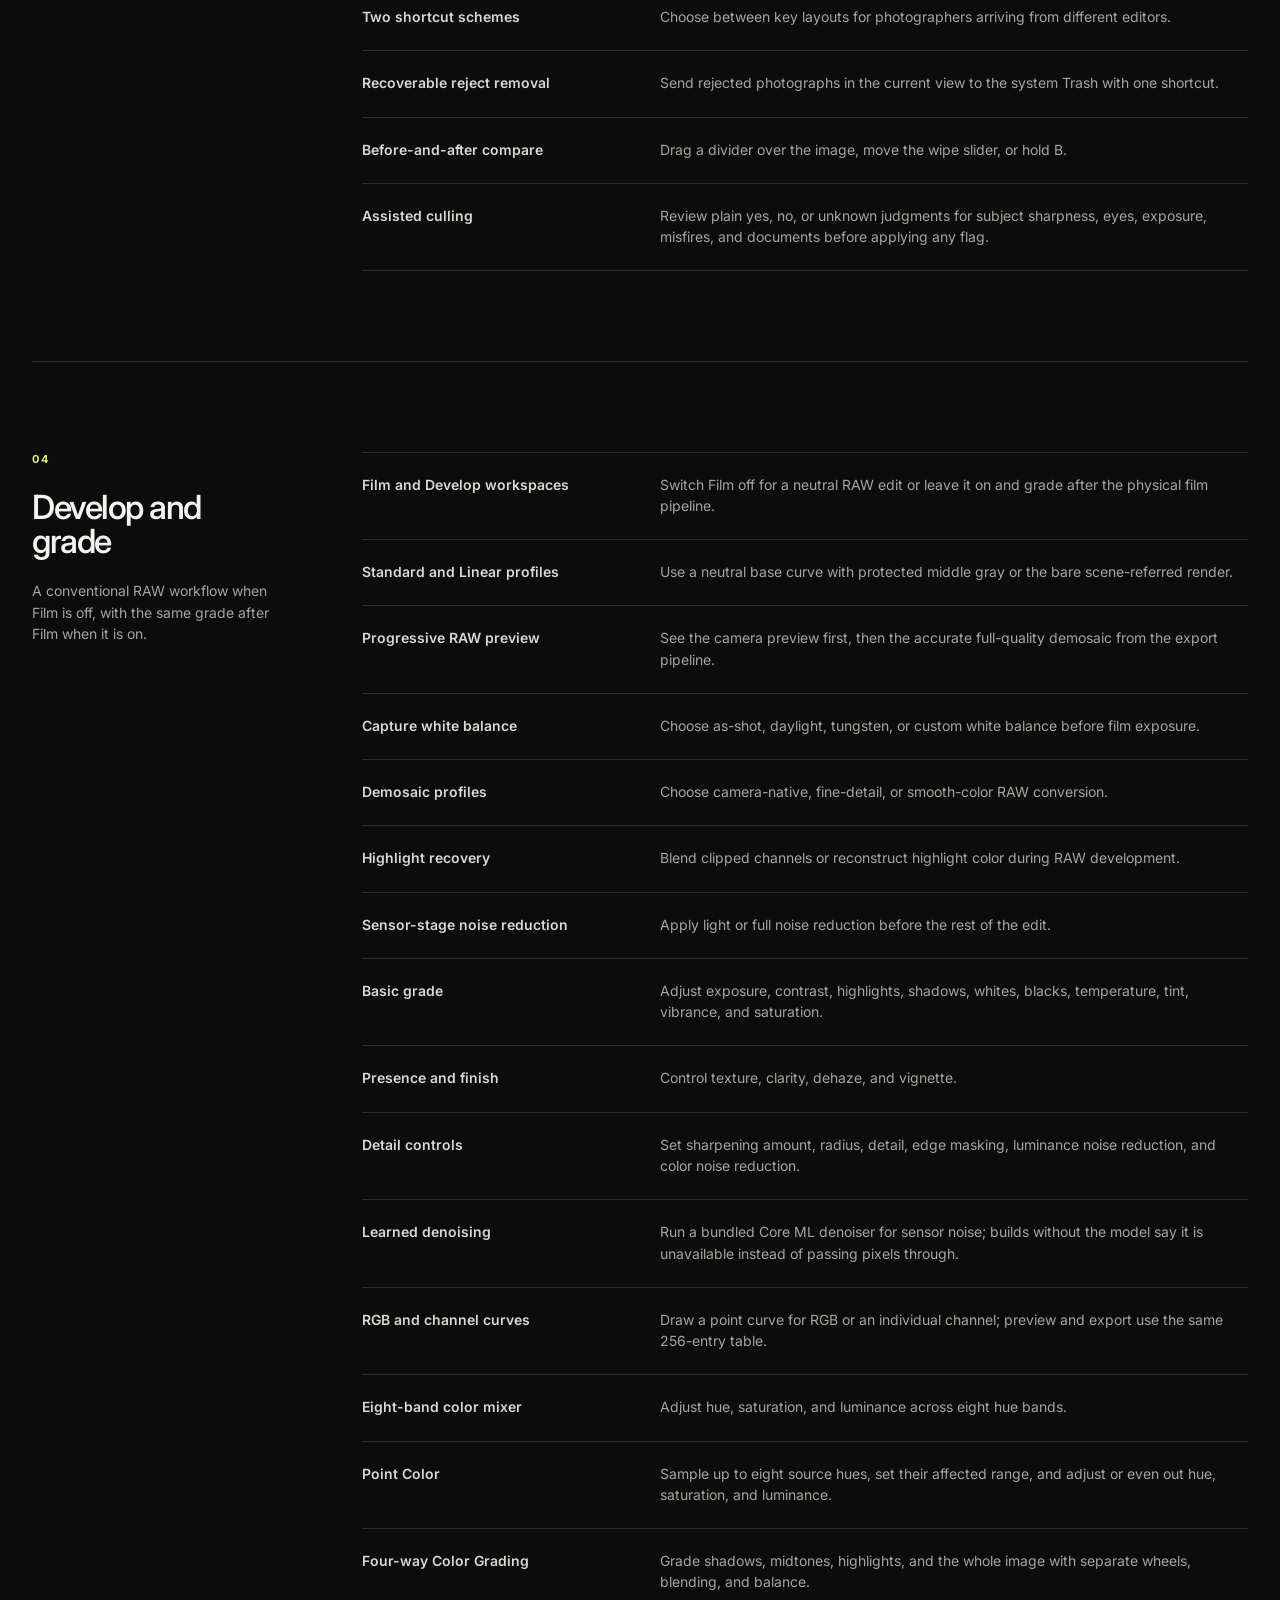
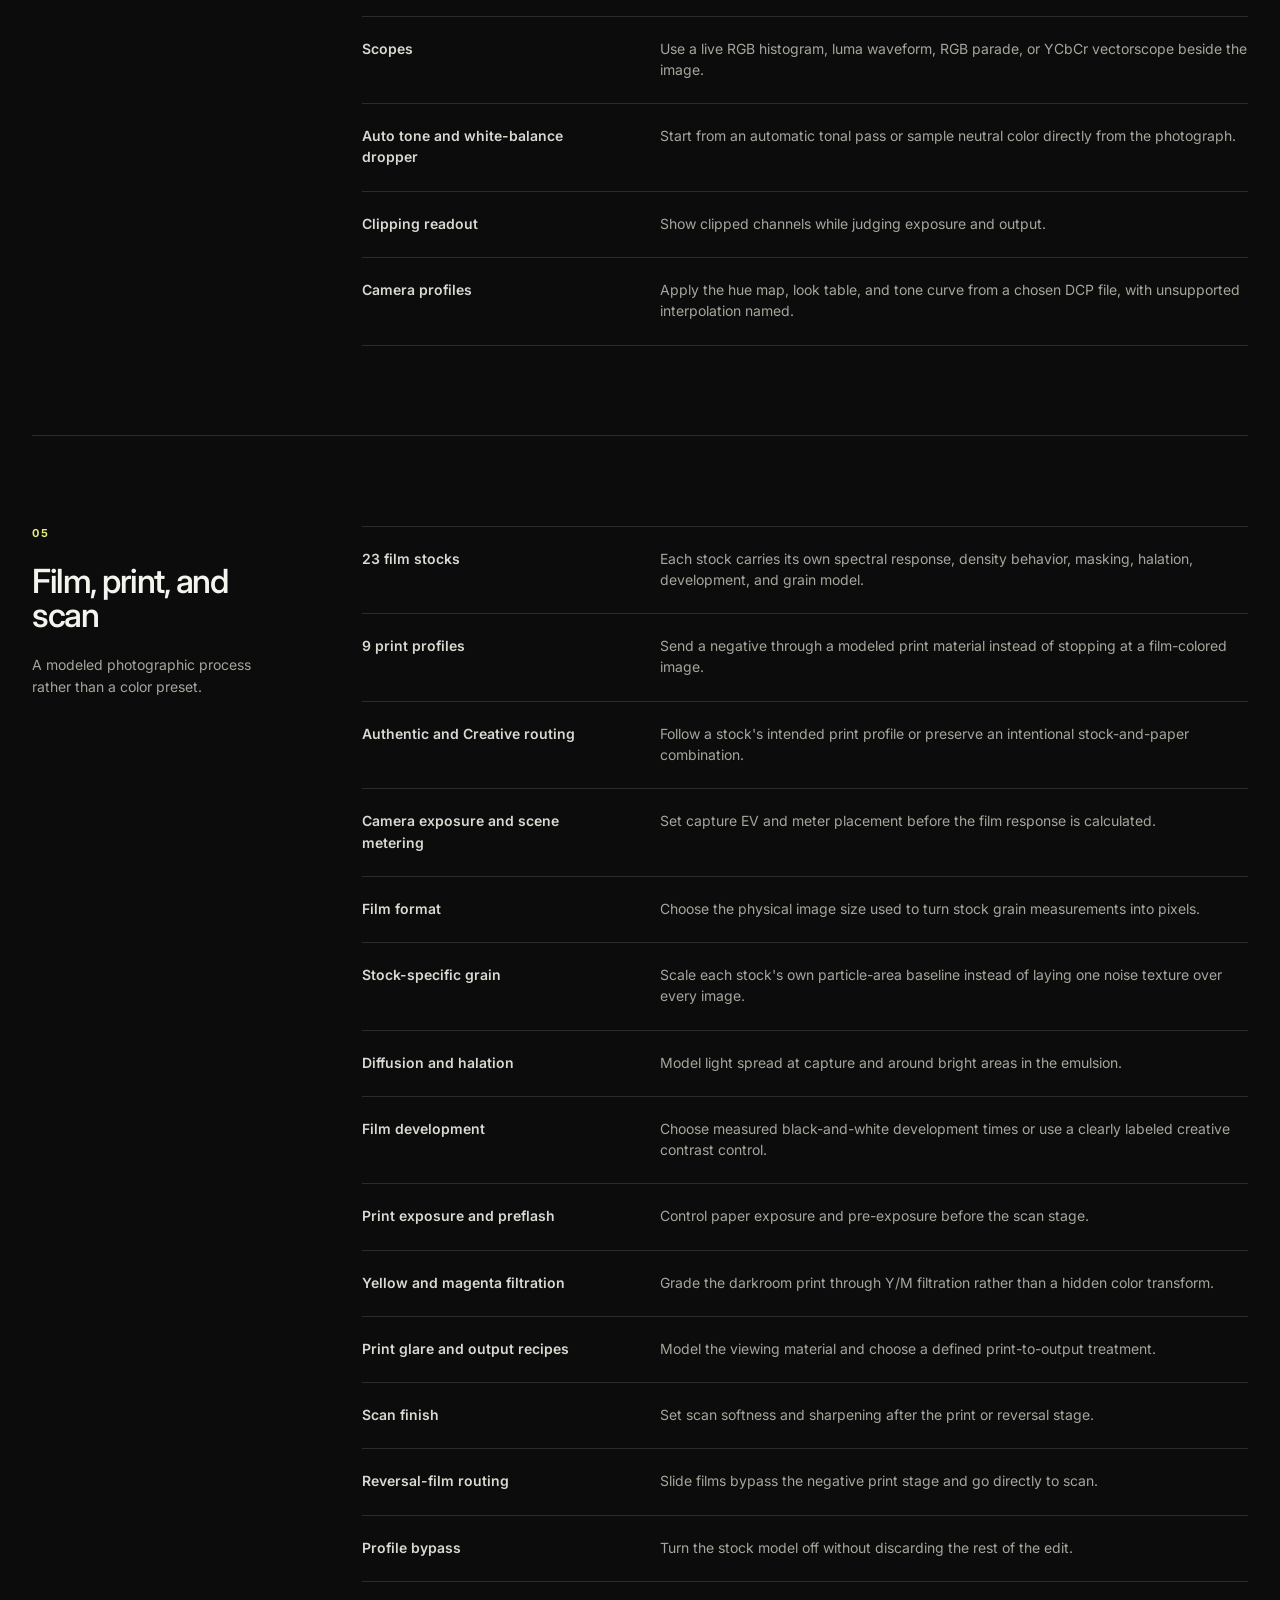
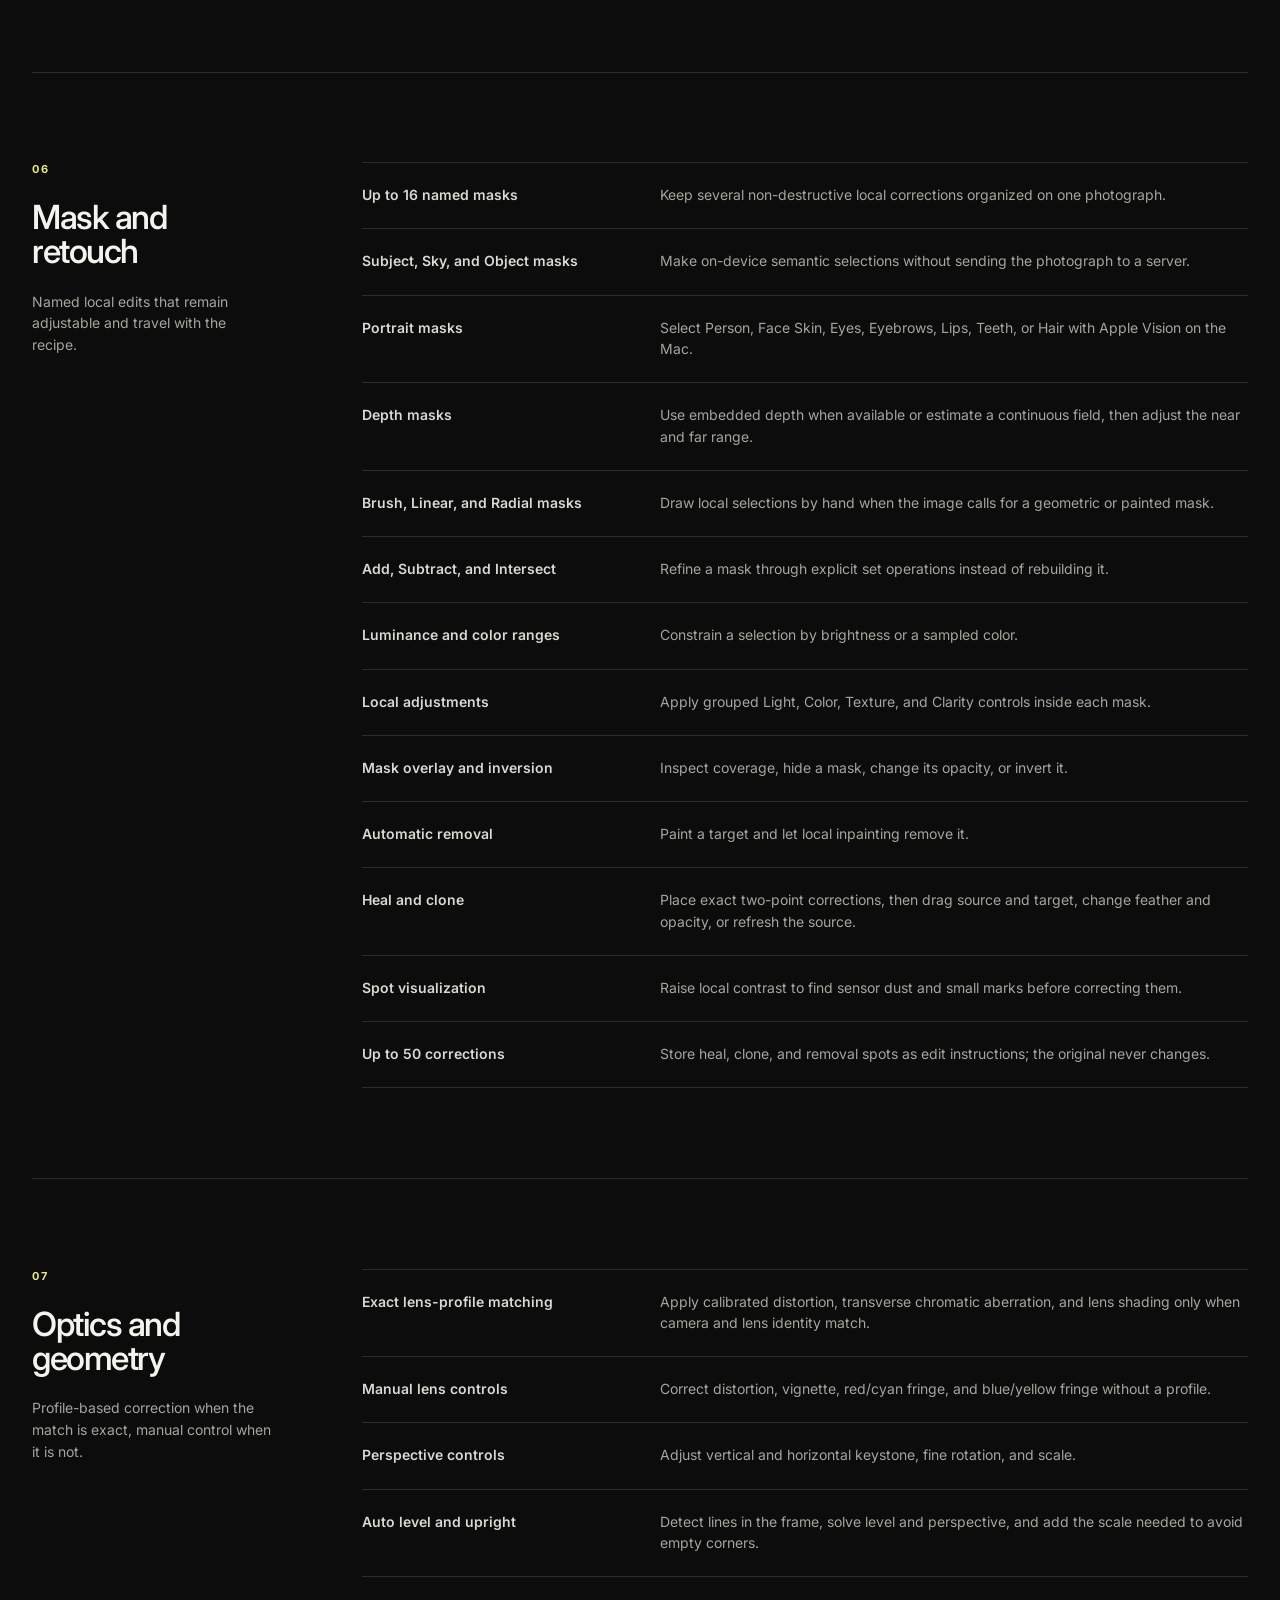
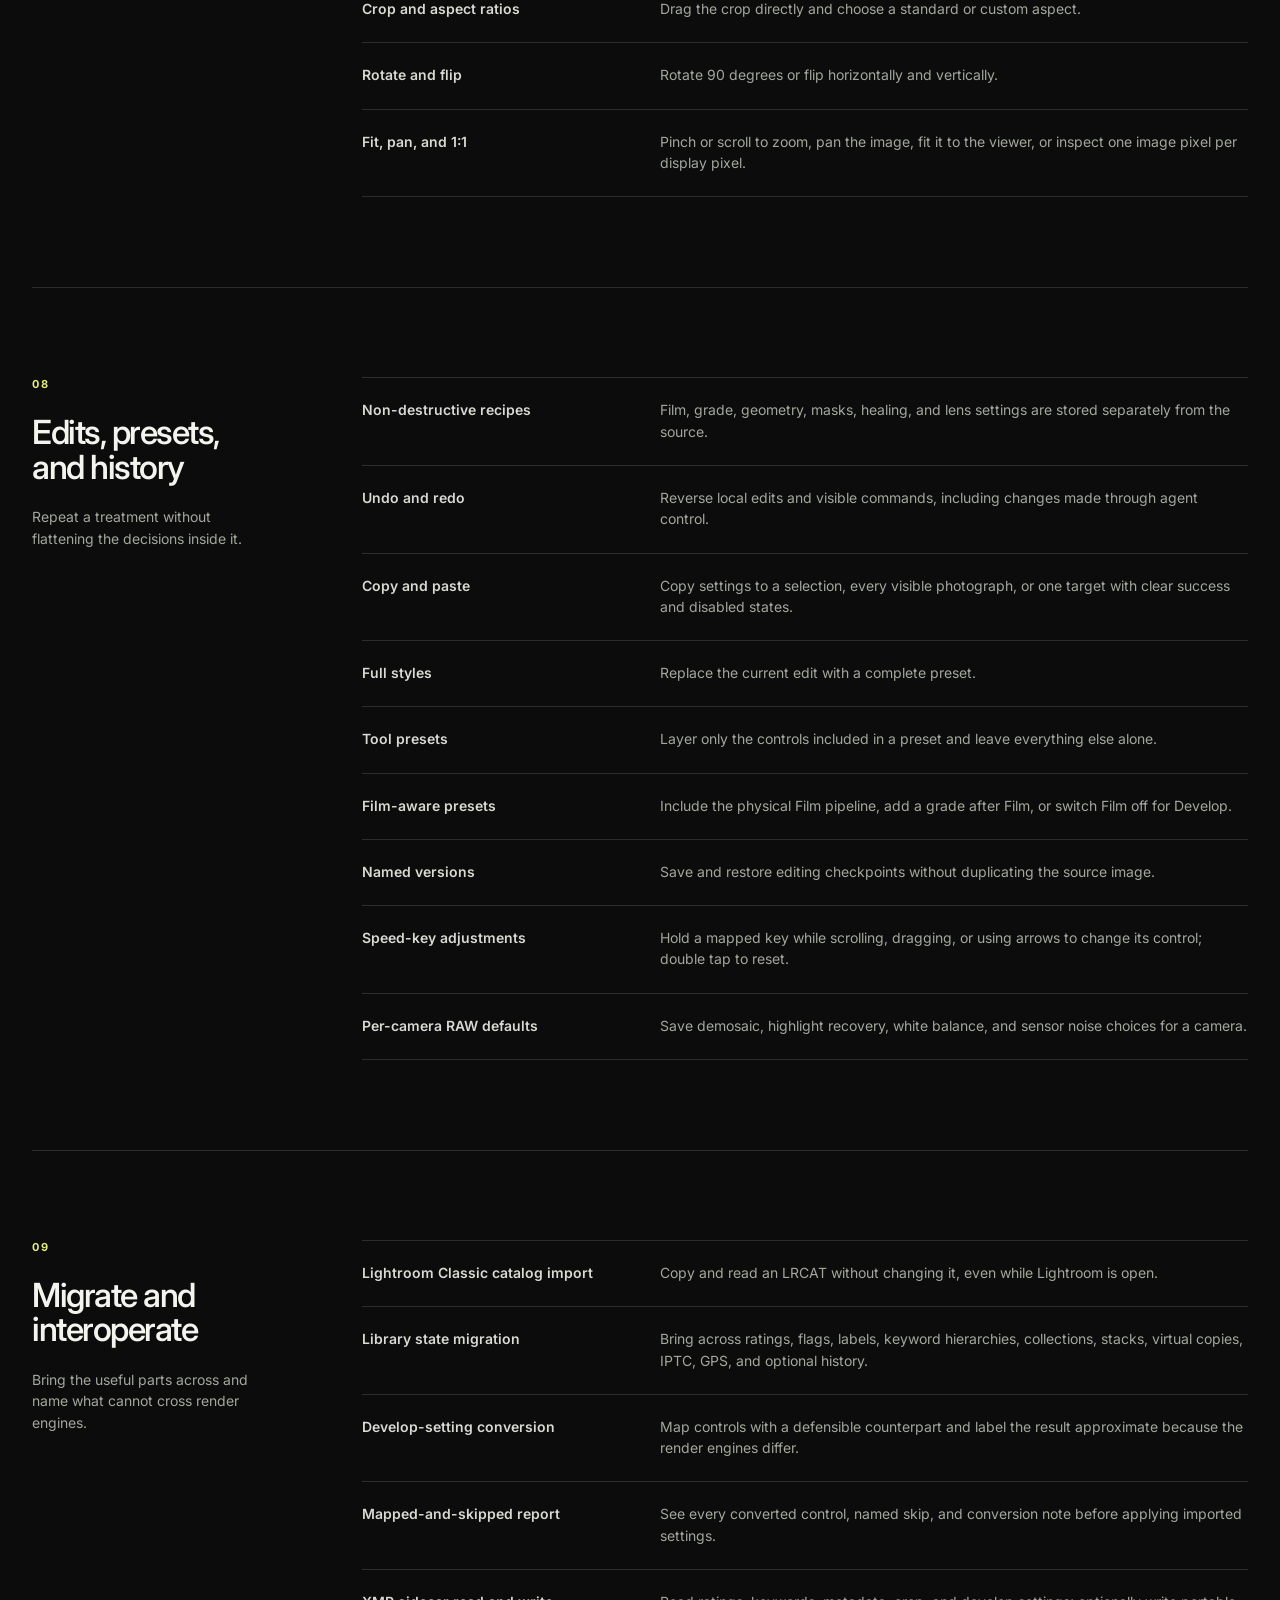
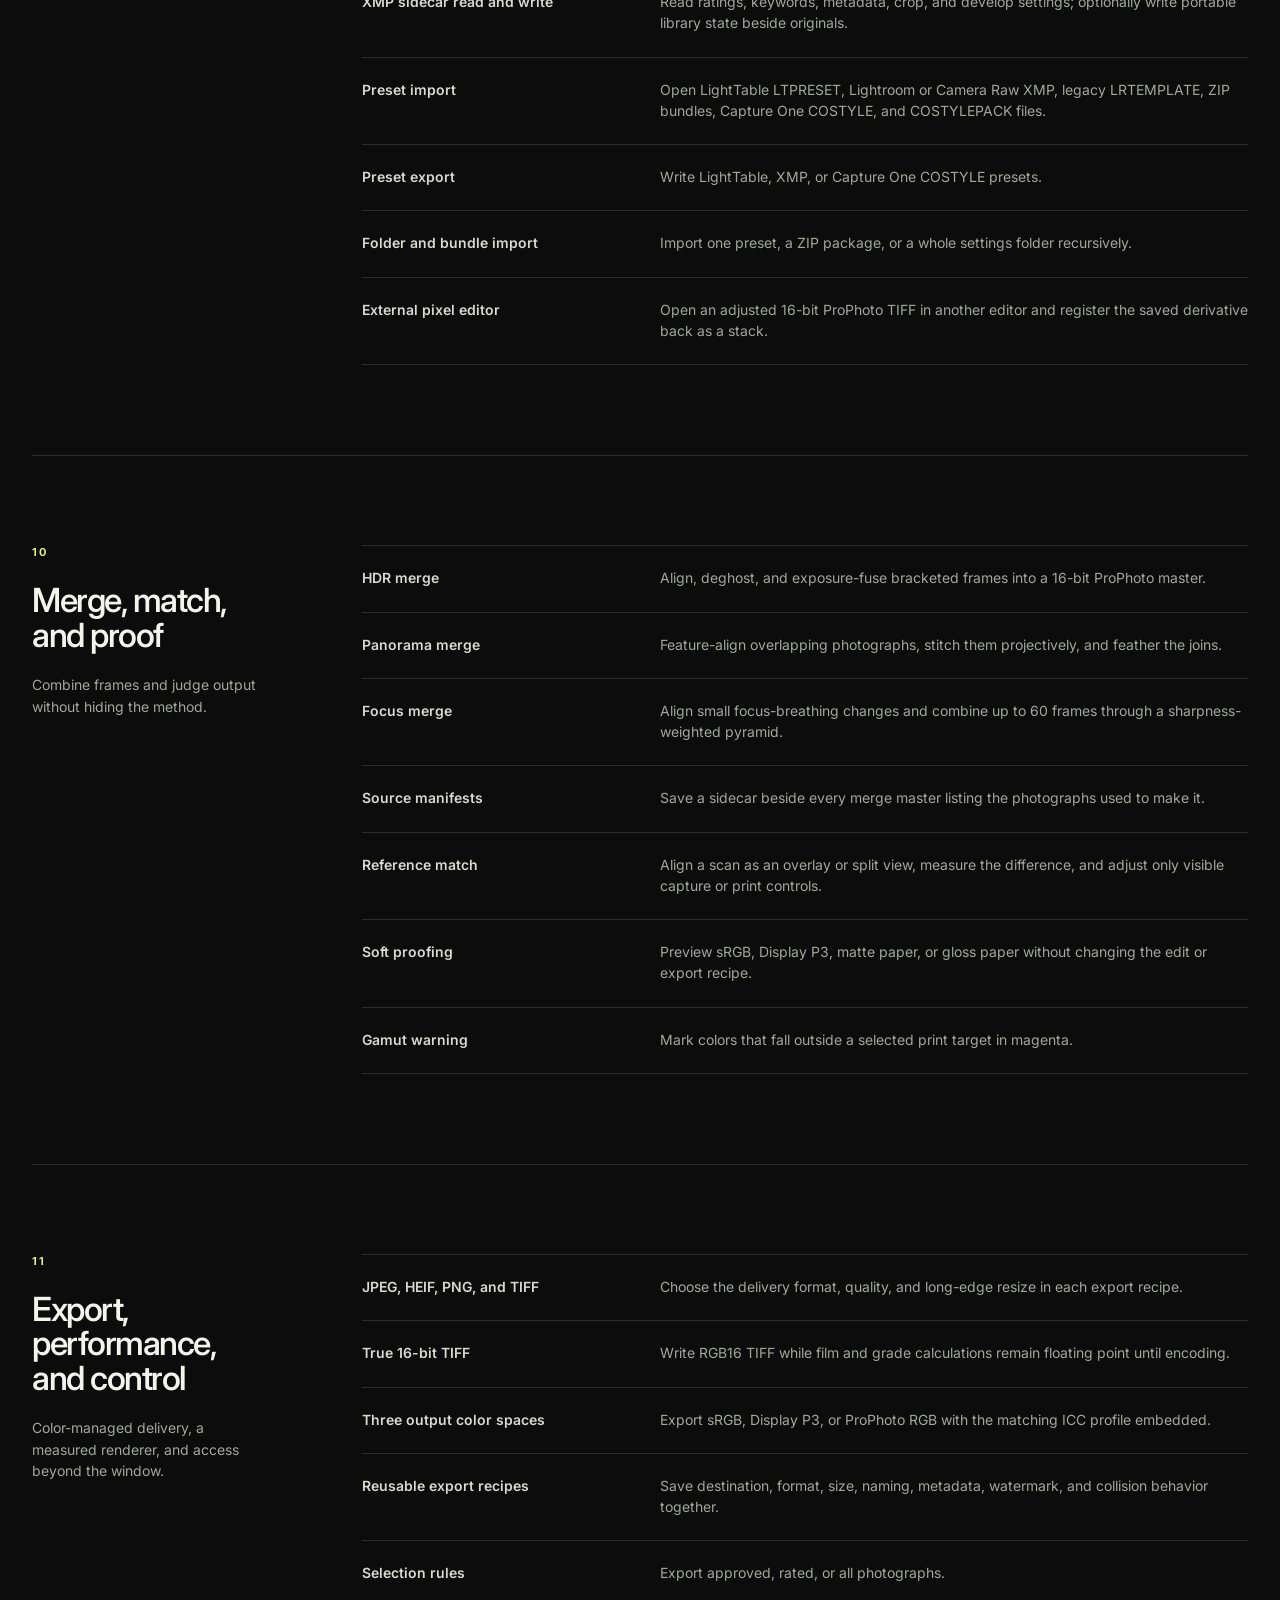
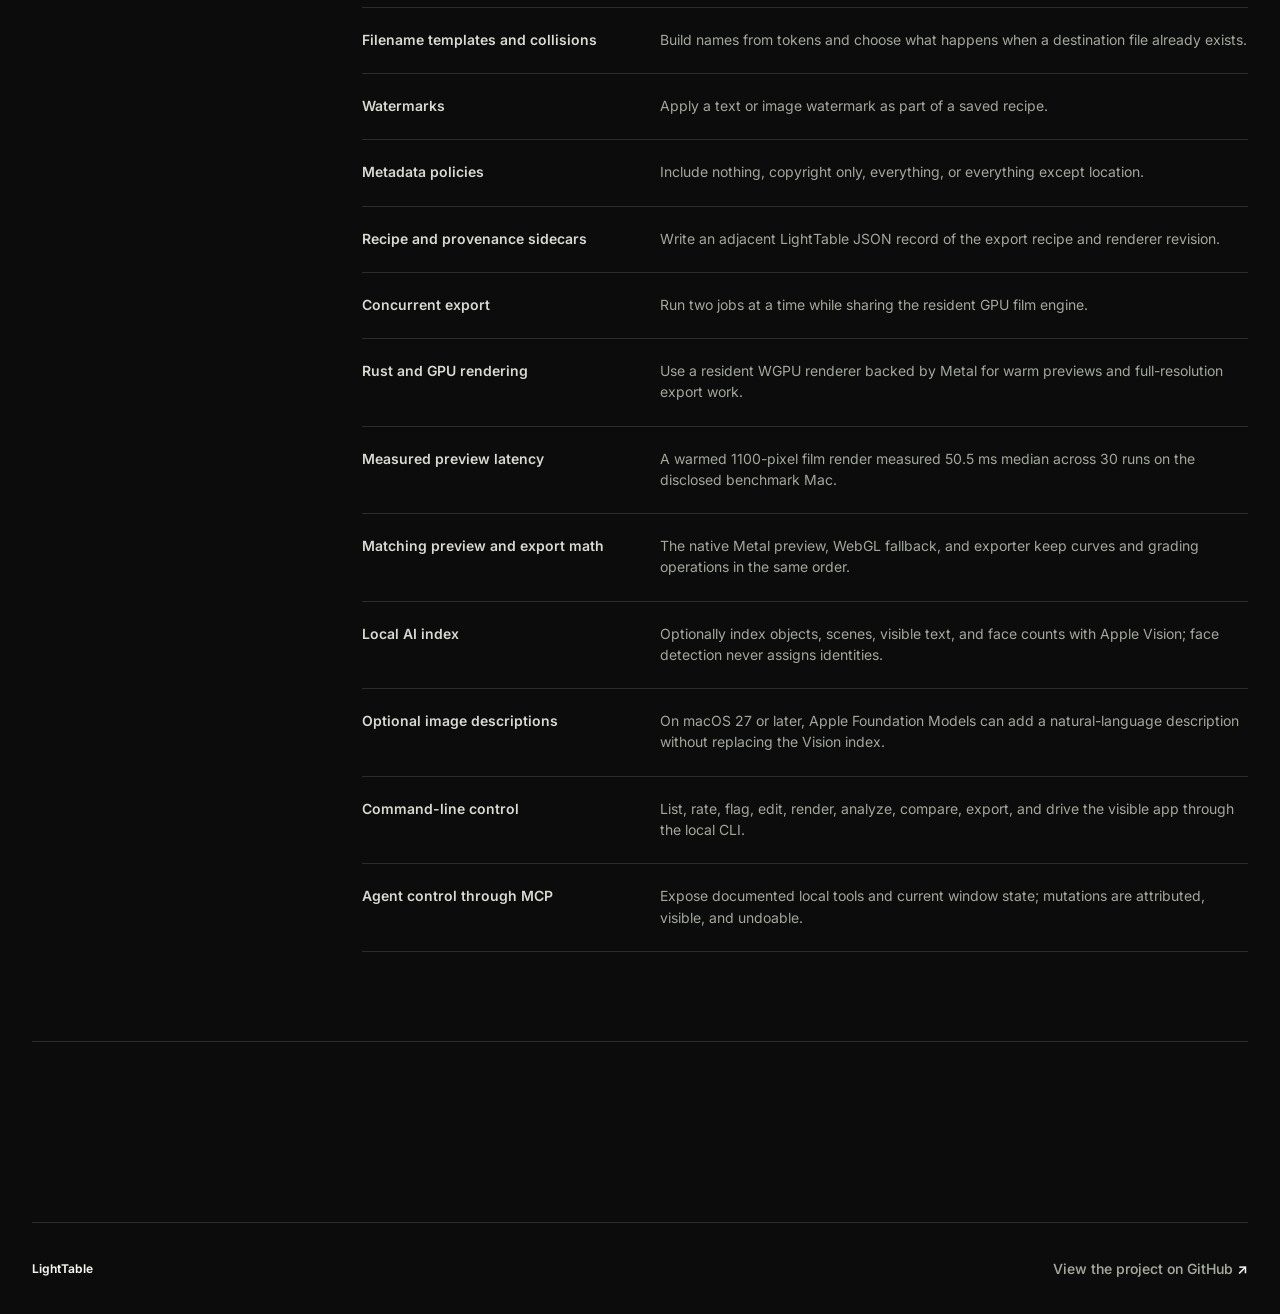
==== commit 33417e01: "Collapse install questions by default" ====
--- a/features.html
+++ b/features.html
@@ -61,13 +61,13 @@
       </section>
 
       <section class="feature-facts" aria-labelledby="install-title">
-        <header class="feature-section-intro feature-facts-intro reveal">
-          <p class="eyebrow">Compatibility and storage</p>
-          <h2 id="install-title">Before you install.</h2>
-          <p>The current Mac build, its import limits, and what it leaves on your computer.</p>
-        </header>
-
-        <dl class="feature-facts-list">
+        <details class="feature-facts-disclosure">
+          <summary class="reveal">
+            <h2 id="install-title">Install Questions</h2>
+            <span class="feature-facts-toggle" aria-hidden="true">+</span>
+          </summary>
+
+          <dl class="feature-facts-list">
           <div class="reveal">
             <dt>Intel or Apple silicon?</dt>
             <dd>The current Mac release is Apple silicon only. The app and its helper programs are built for <code>arm64</code>, so they do not launch on an Intel Mac.</dd>
@@ -96,7 +96,8 @@
             <dt>What remains after uninstalling?</dt>
             <dd>Dragging <code>LightTable.app</code> to the Trash removes the app, not its data. Originals, ingested copies, Apple Photos imports, exports, Application Support data, caches, <code>.lighttable-state.json</code> files, and any XMP sidecars remain. For a complete removal, quit LightTable and delete <code>~/Library/Application Support/LightTable</code> and <code>~/Library/Caches/LightTable</code>. Remove imported or exported photographs and sidecars separately only if you no longer want them.</dd>
           </div>
-        </dl>
+          </dl>
+        </details>
       </section>
 
       <section class="feature-directory" aria-labelledby="directory-title">
--- a/styles.css
+++ b/styles.css
@@ -790,15 +790,50 @@
 }
 
 .feature-facts {
-  padding: clamp(88px, 10vw, 148px) 0 clamp(118px, 14vw, 210px);
-}
-
-.feature-facts-intro > p:last-child {
-  max-width: 430px;
-  margin: 0 0 5px;
-  color: var(--muted);
-  font-size: clamp(16px, 1.4vw, 20px);
-  line-height: 1.55;
+  padding: 0;
+}
+
+.feature-facts-disclosure[open] {
+  padding-bottom: clamp(78px, 10vw, 148px);
+}
+
+.feature-facts-disclosure summary {
+  display: flex;
+  align-items: center;
+  justify-content: space-between;
+  gap: 32px;
+  padding: clamp(58px, 7vw, 96px) 0;
+  cursor: pointer;
+  list-style: none;
+}
+
+.feature-facts-disclosure summary::-webkit-details-marker {
+  display: none;
+}
+
+.feature-facts-toggle {
+  color: var(--accent);
+  font-size: clamp(30px, 3vw, 44px);
+  font-weight: 400;
+  line-height: 1;
+  transition: transform 180ms ease;
+}
+
+.feature-facts-disclosure[open] .feature-facts-toggle {
+  transform: rotate(45deg);
+}
+
+.feature-facts-disclosure summary:focus-visible {
+  outline: 2px solid var(--accent);
+  outline-offset: 8px;
+}
+
+.feature-facts-disclosure h2 {
+  margin: 0;
+  font-size: clamp(36px, 4.4vw, 66px);
+  font-weight: 560;
+  letter-spacing: -0.05em;
+  line-height: 0.98;
 }
 
 .feature-facts-list {
@@ -1271,10 +1306,6 @@
     padding: 78px 0 112px;
   }
 
-  .feature-facts {
-    padding: 78px 0 112px;
-  }
-
   .feature-section-intro {
     margin-bottom: 48px;
   }
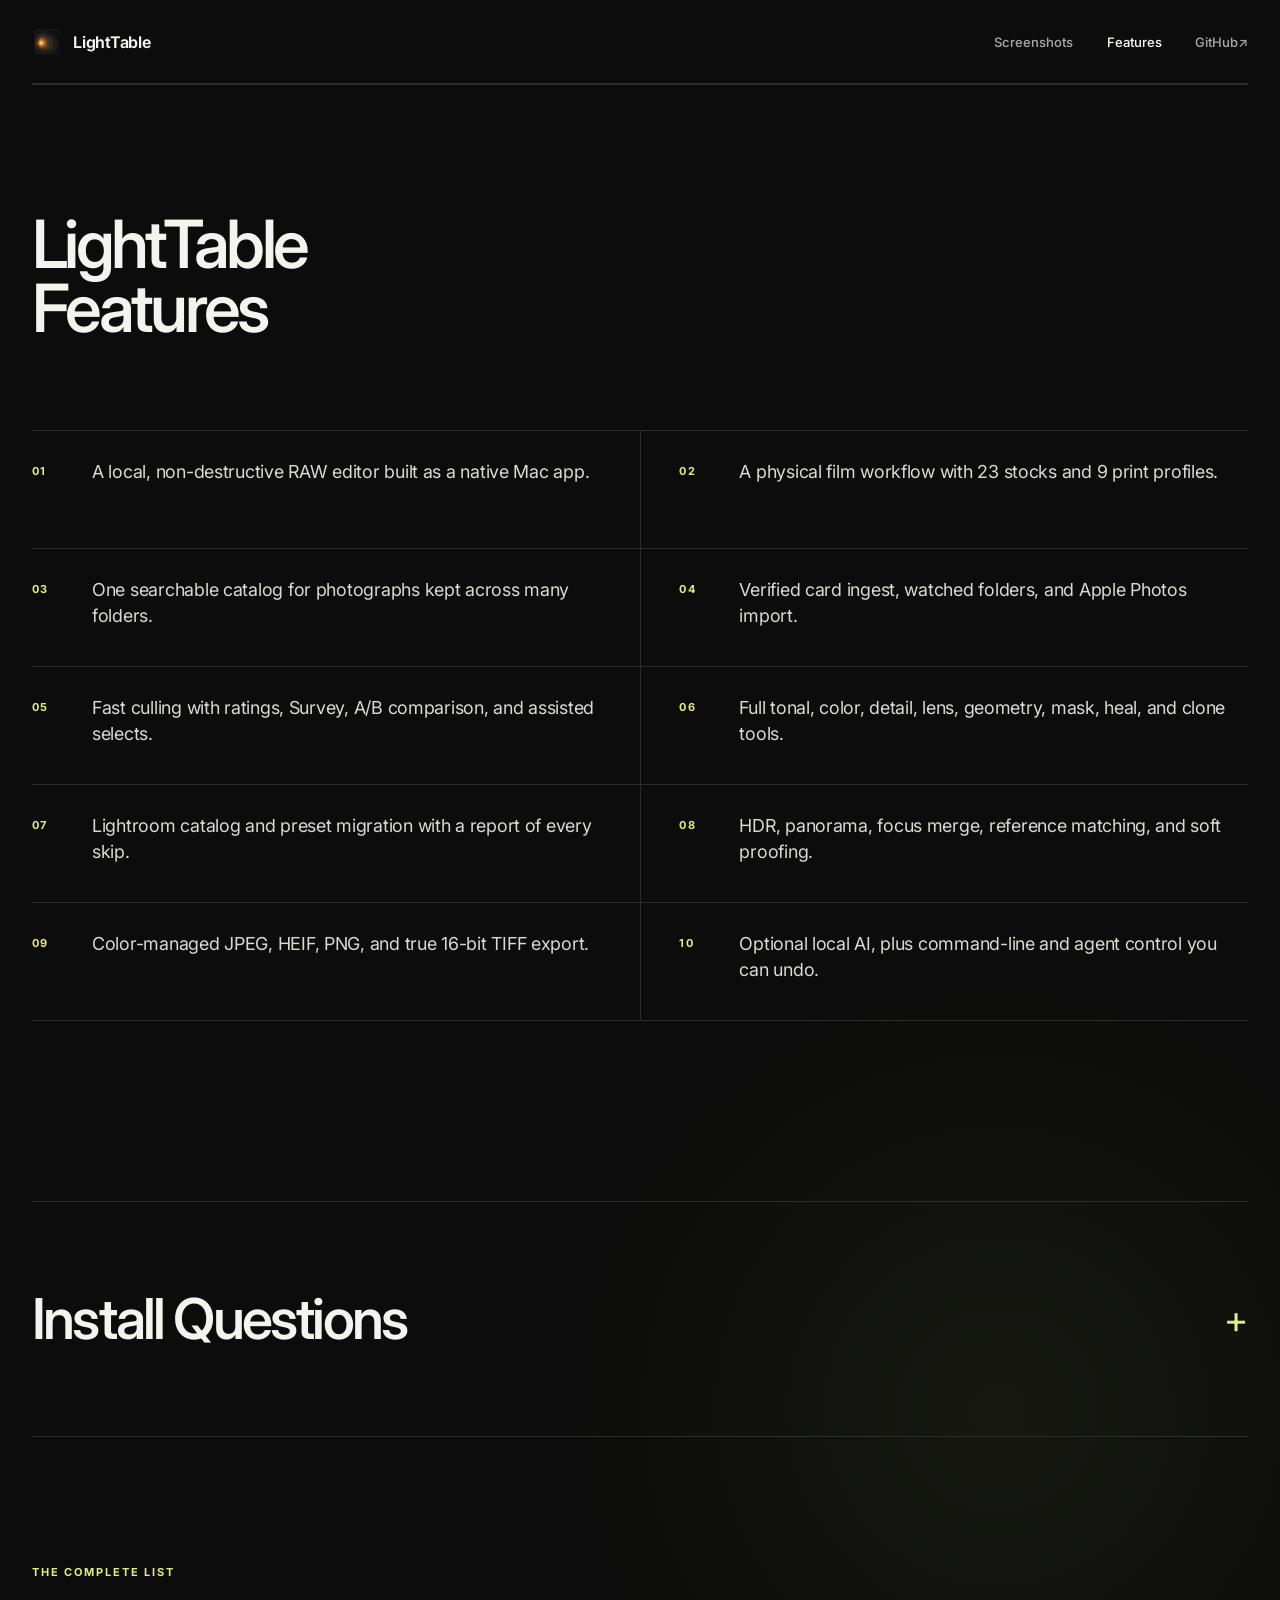
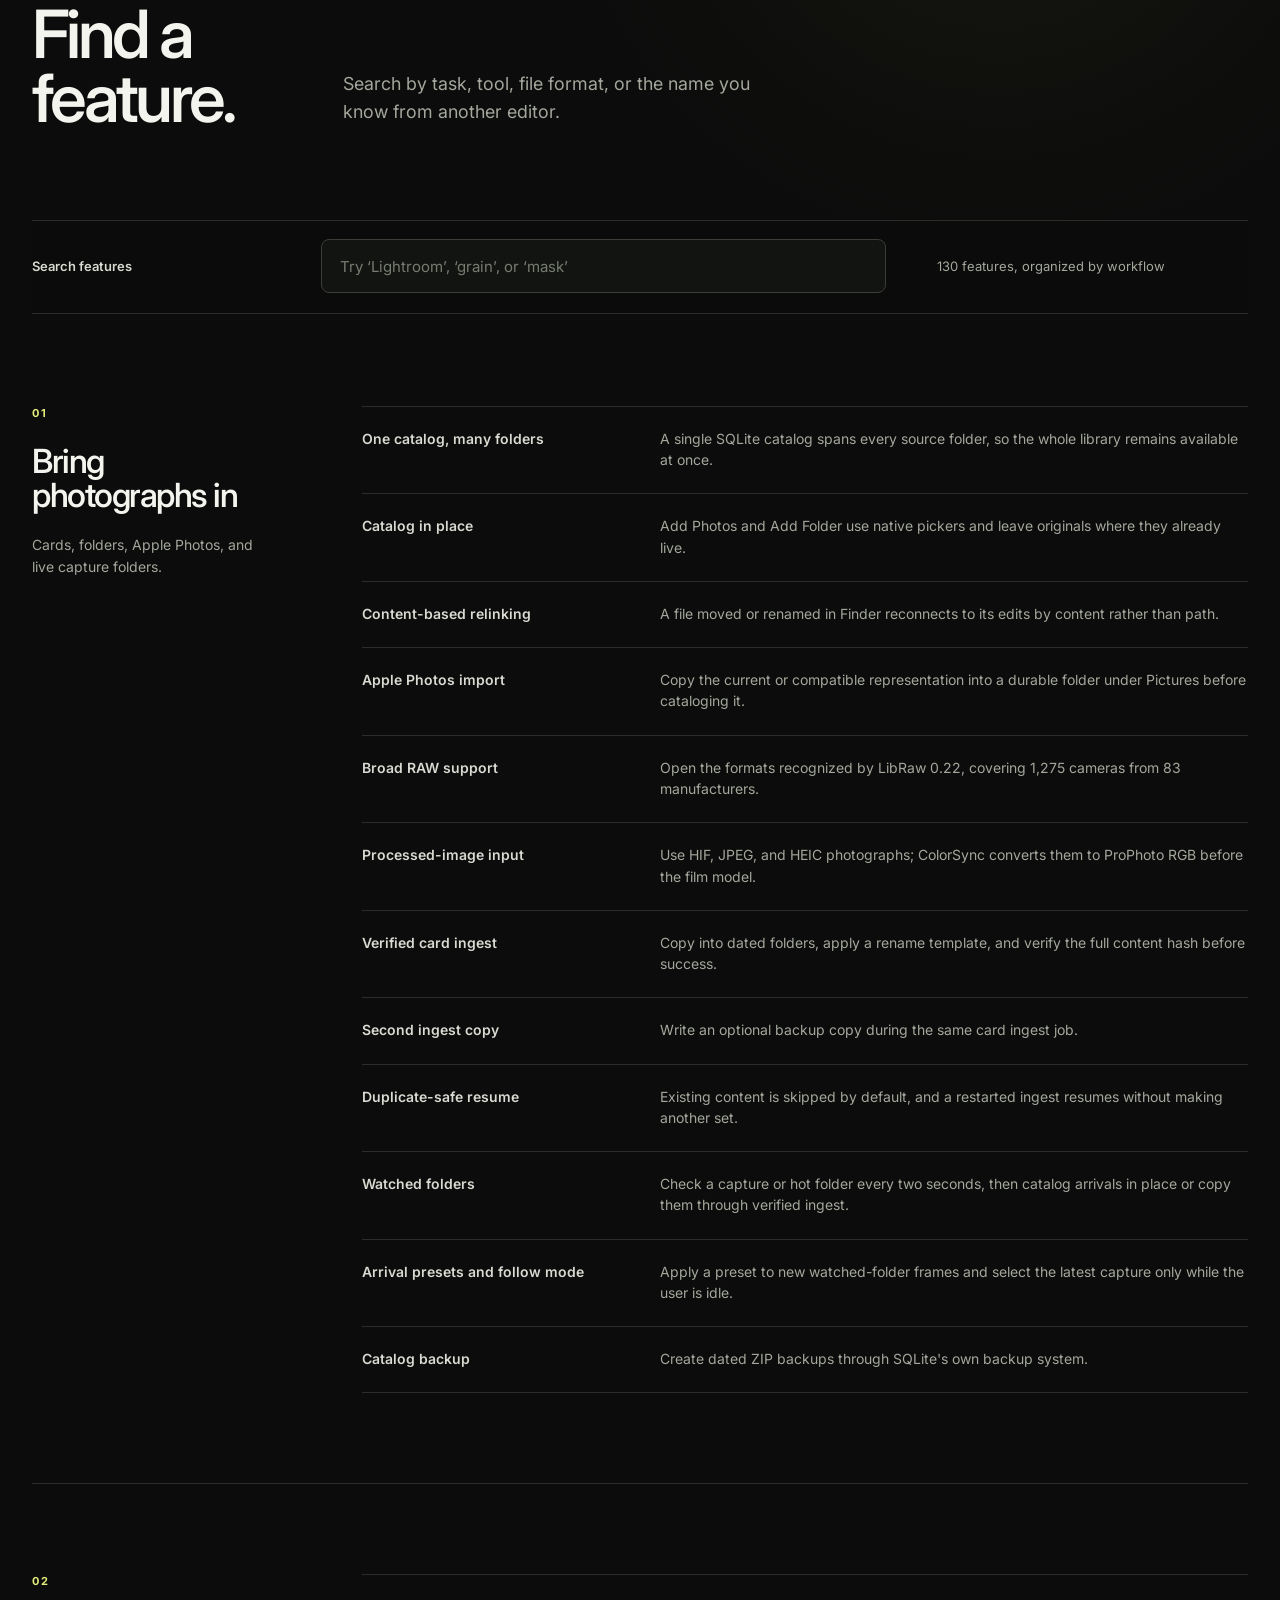
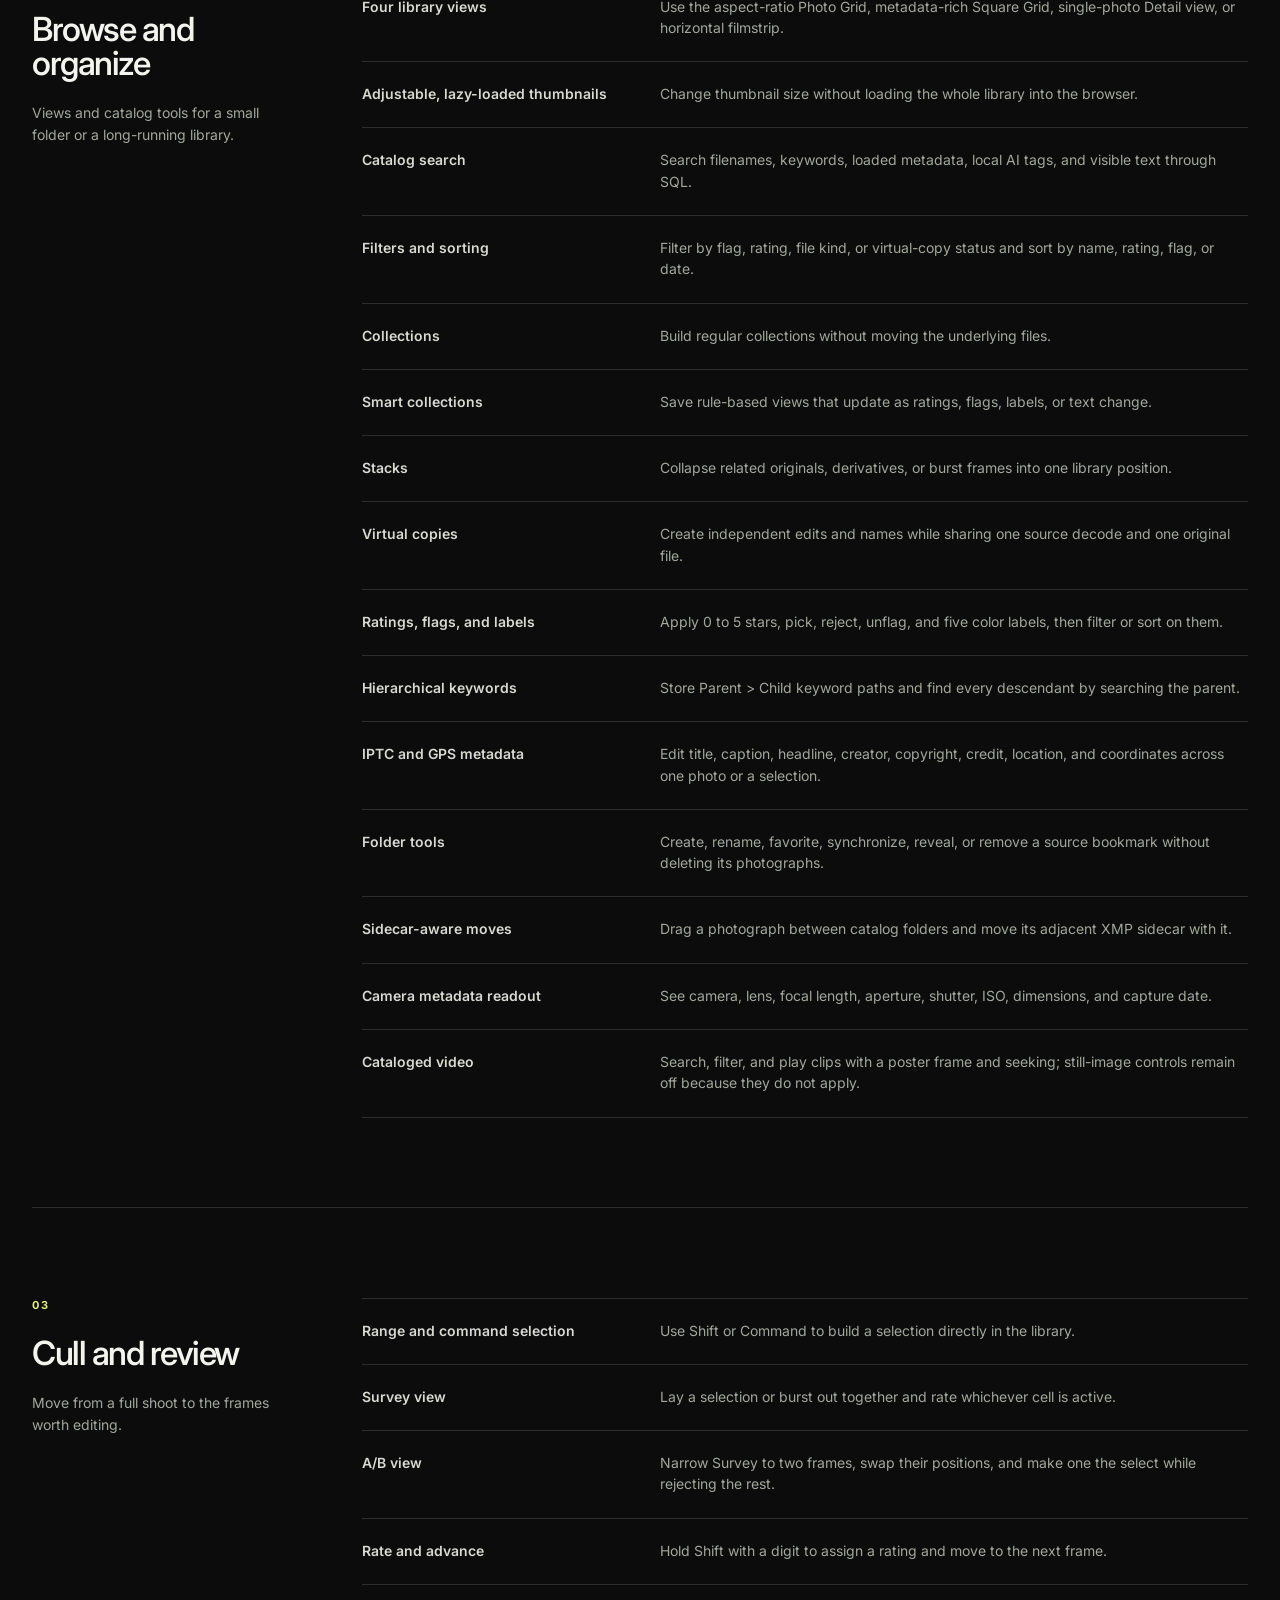
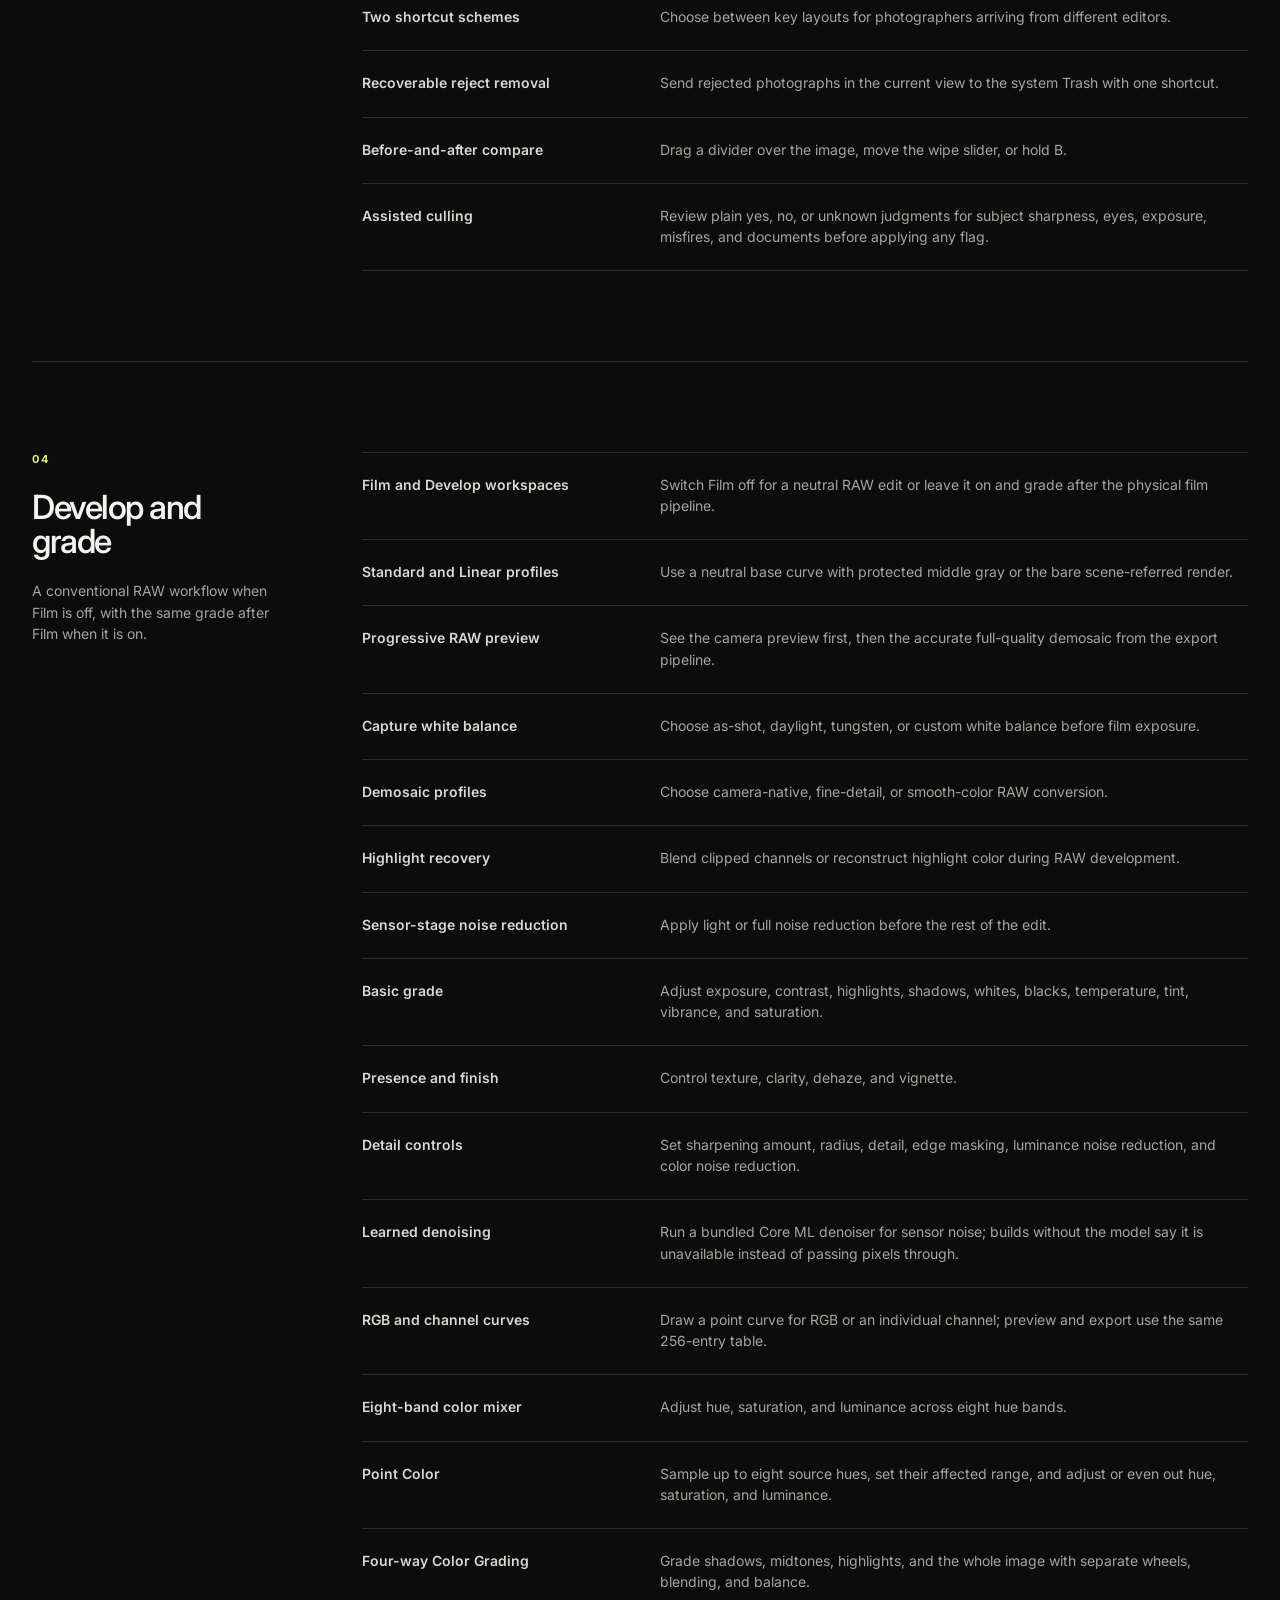
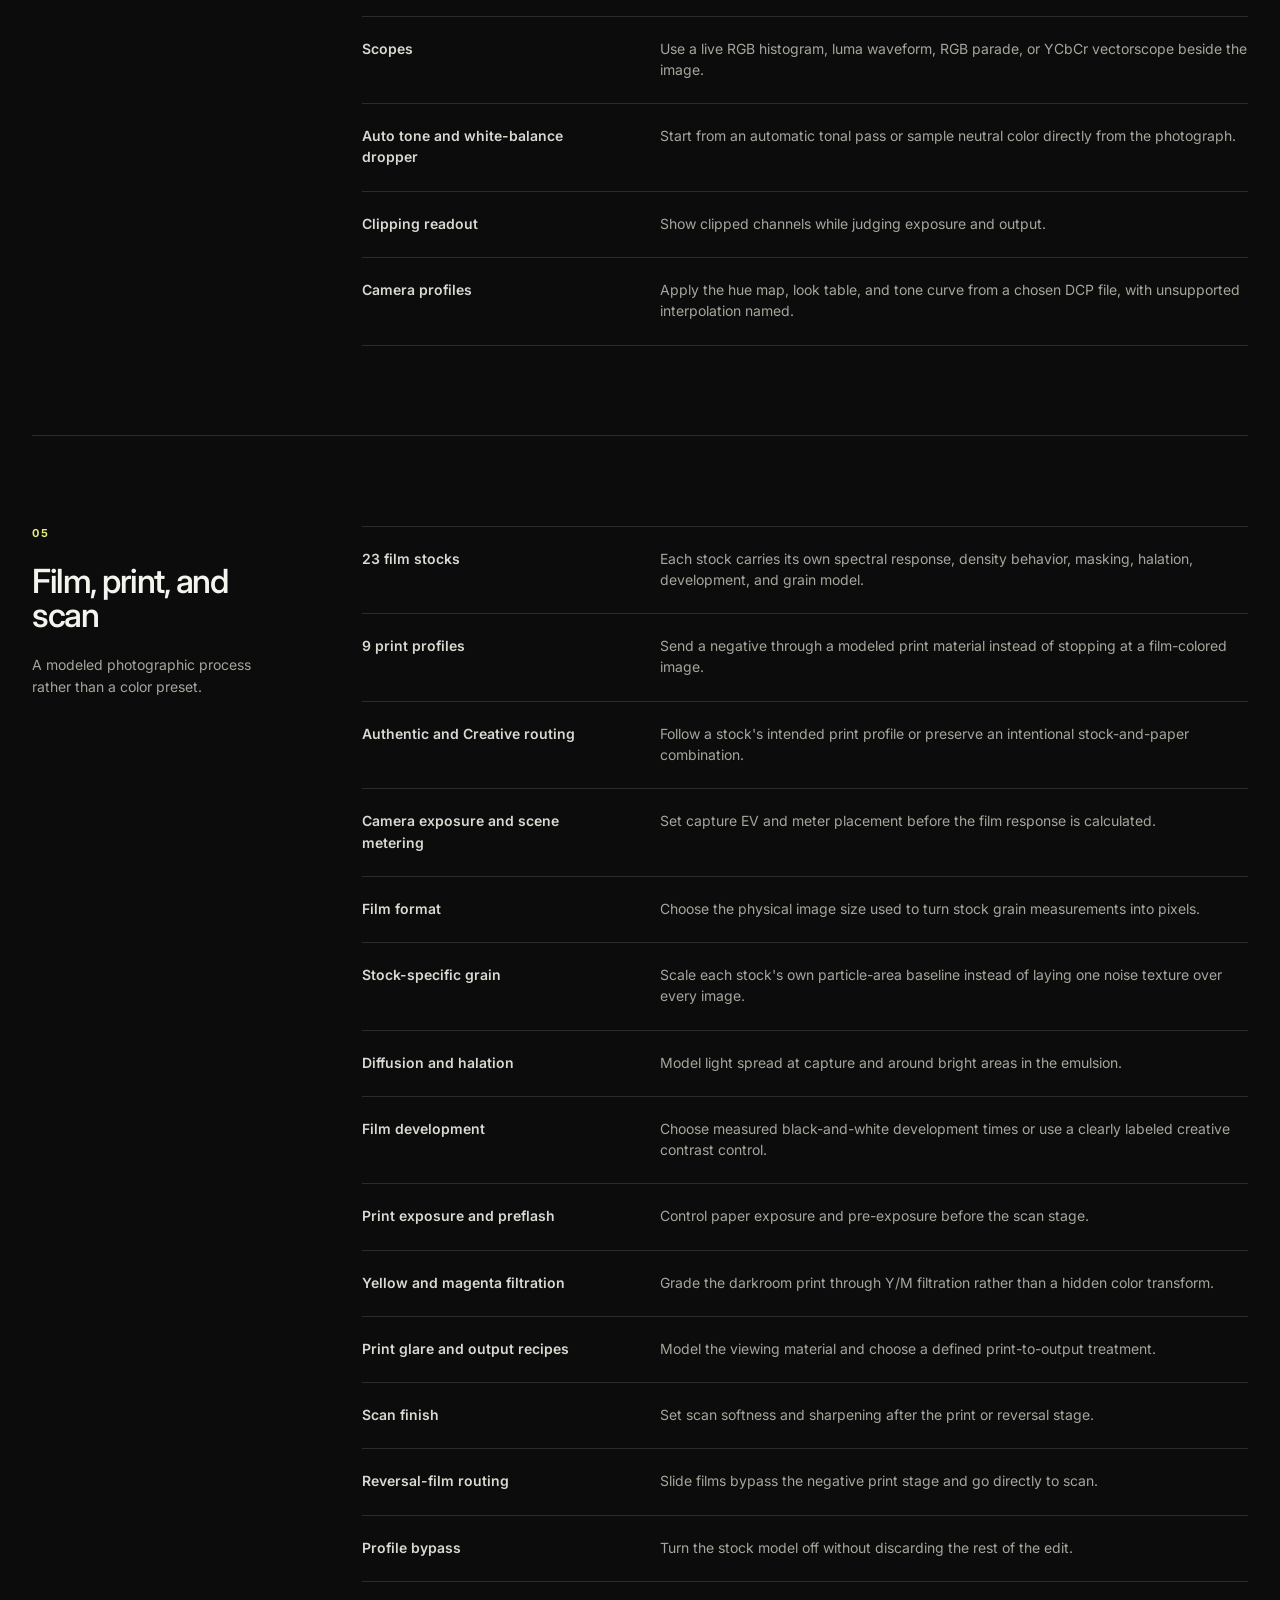
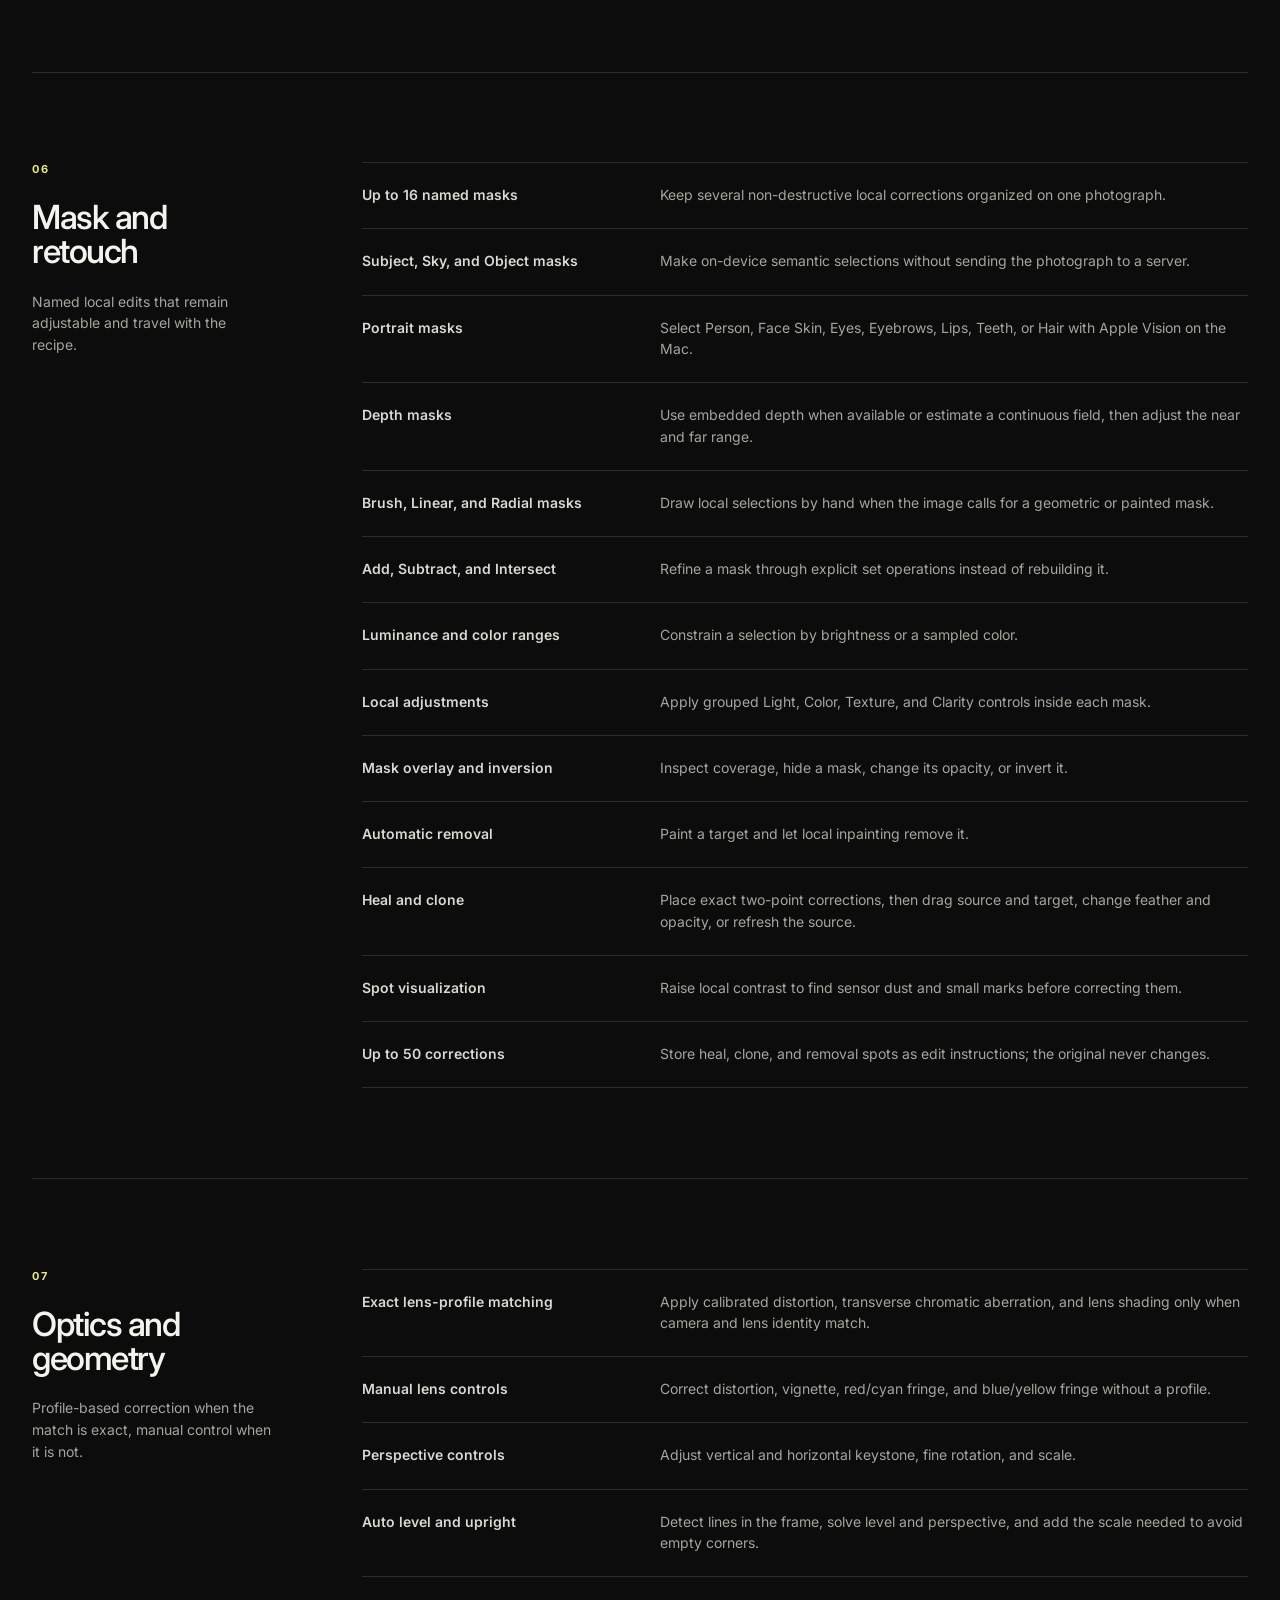
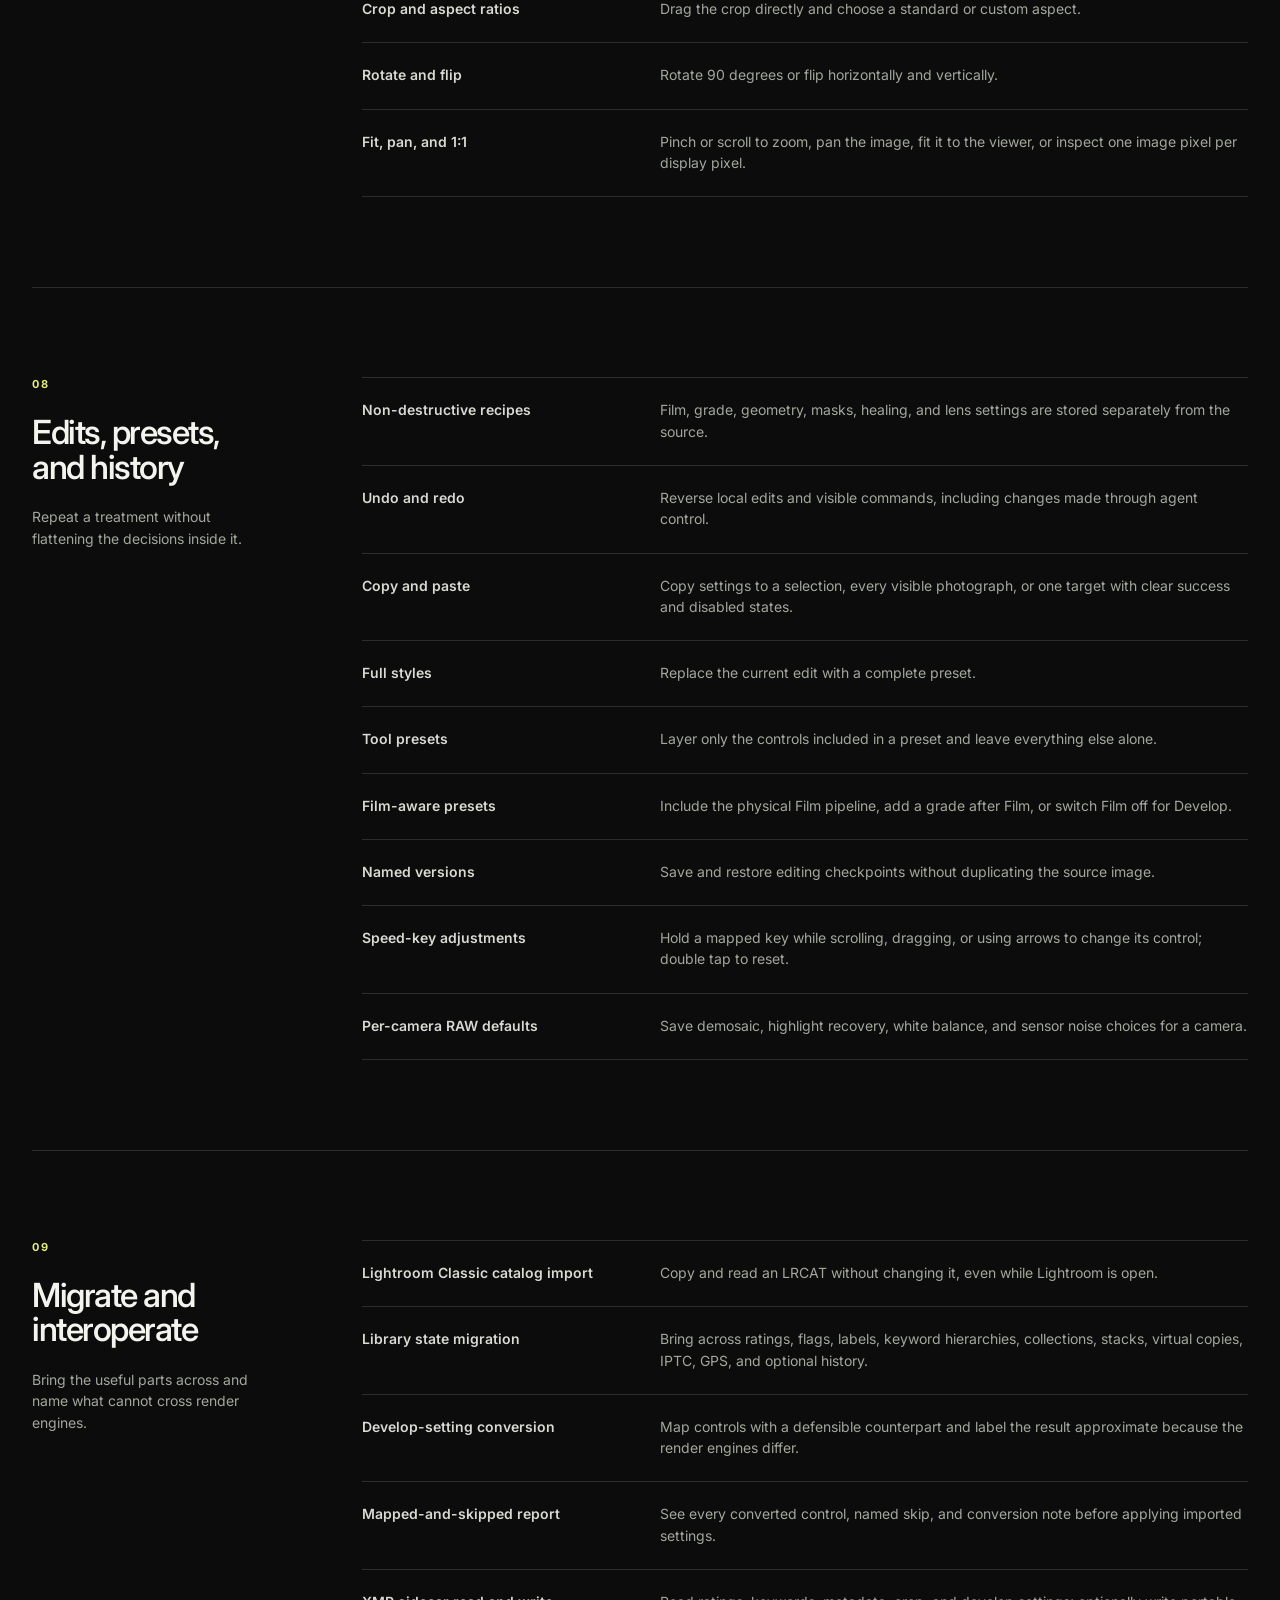
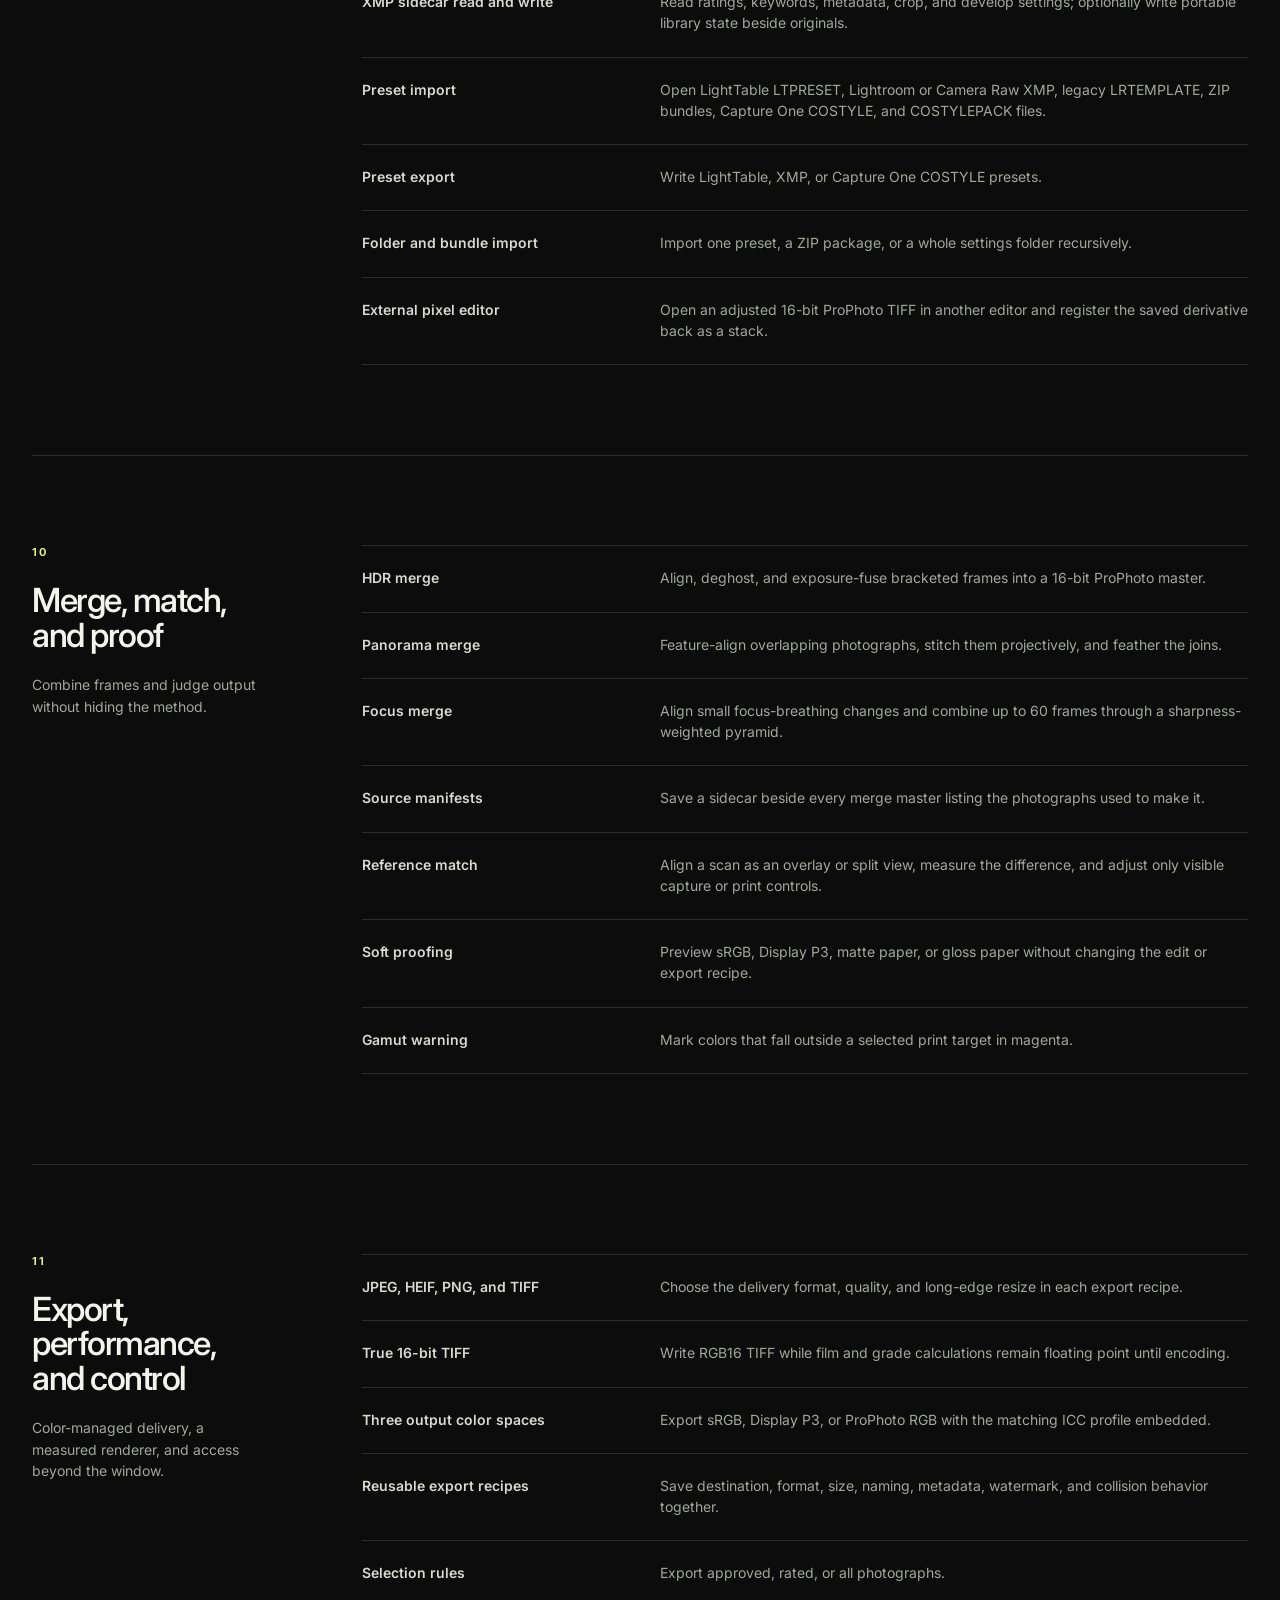
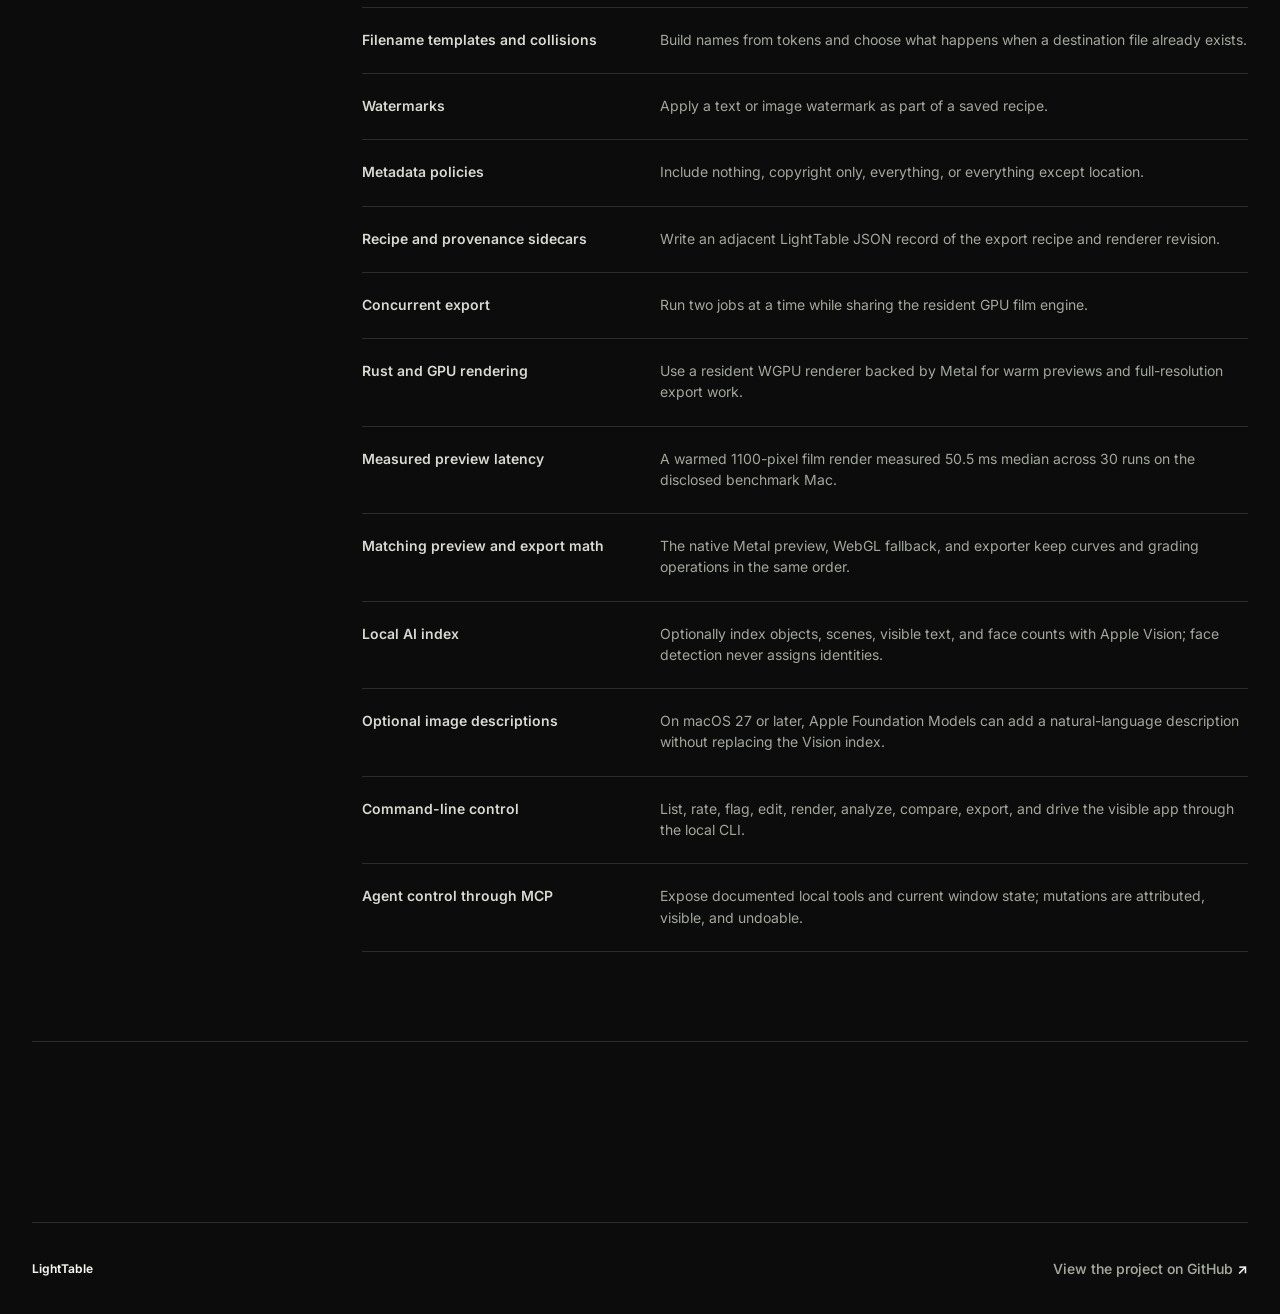
==== commit 0026109a: "Update website to current app icon" ====
--- a/features.html
+++ b/features.html
@@ -17,7 +17,9 @@
     <meta property="og:image" content="https://lighttable.app/og.png" />
     <meta name="twitter:card" content="summary_large_image" />
     <meta name="theme-color" content="#0b0c0b" />
-    <link rel="icon" href="icon.png" />
+    <link rel="icon" type="image/png" sizes="32x32" href="favicon-32.png" />
+    <link rel="icon" type="image/png" sizes="16x16" href="favicon-16.png" />
+    <link rel="apple-touch-icon" href="app-icon.png" />
     <link rel="preconnect" href="https://fonts.googleapis.com" />
     <link rel="preconnect" href="https://fonts.gstatic.com" crossorigin />
     <link
@@ -31,7 +33,7 @@
     <a class="skip-link" href="#main">Skip to content</a>
     <header class="site-header">
       <a class="wordmark" href="./" aria-label="LightTable home">
-        <img src="icon.png" alt="" width="30" height="30" />
+        <img src="app-icon-64.png" alt="" width="30" height="30" />
         <span>LightTable</span>
       </a>
       <nav class="site-nav" aria-label="Main navigation">
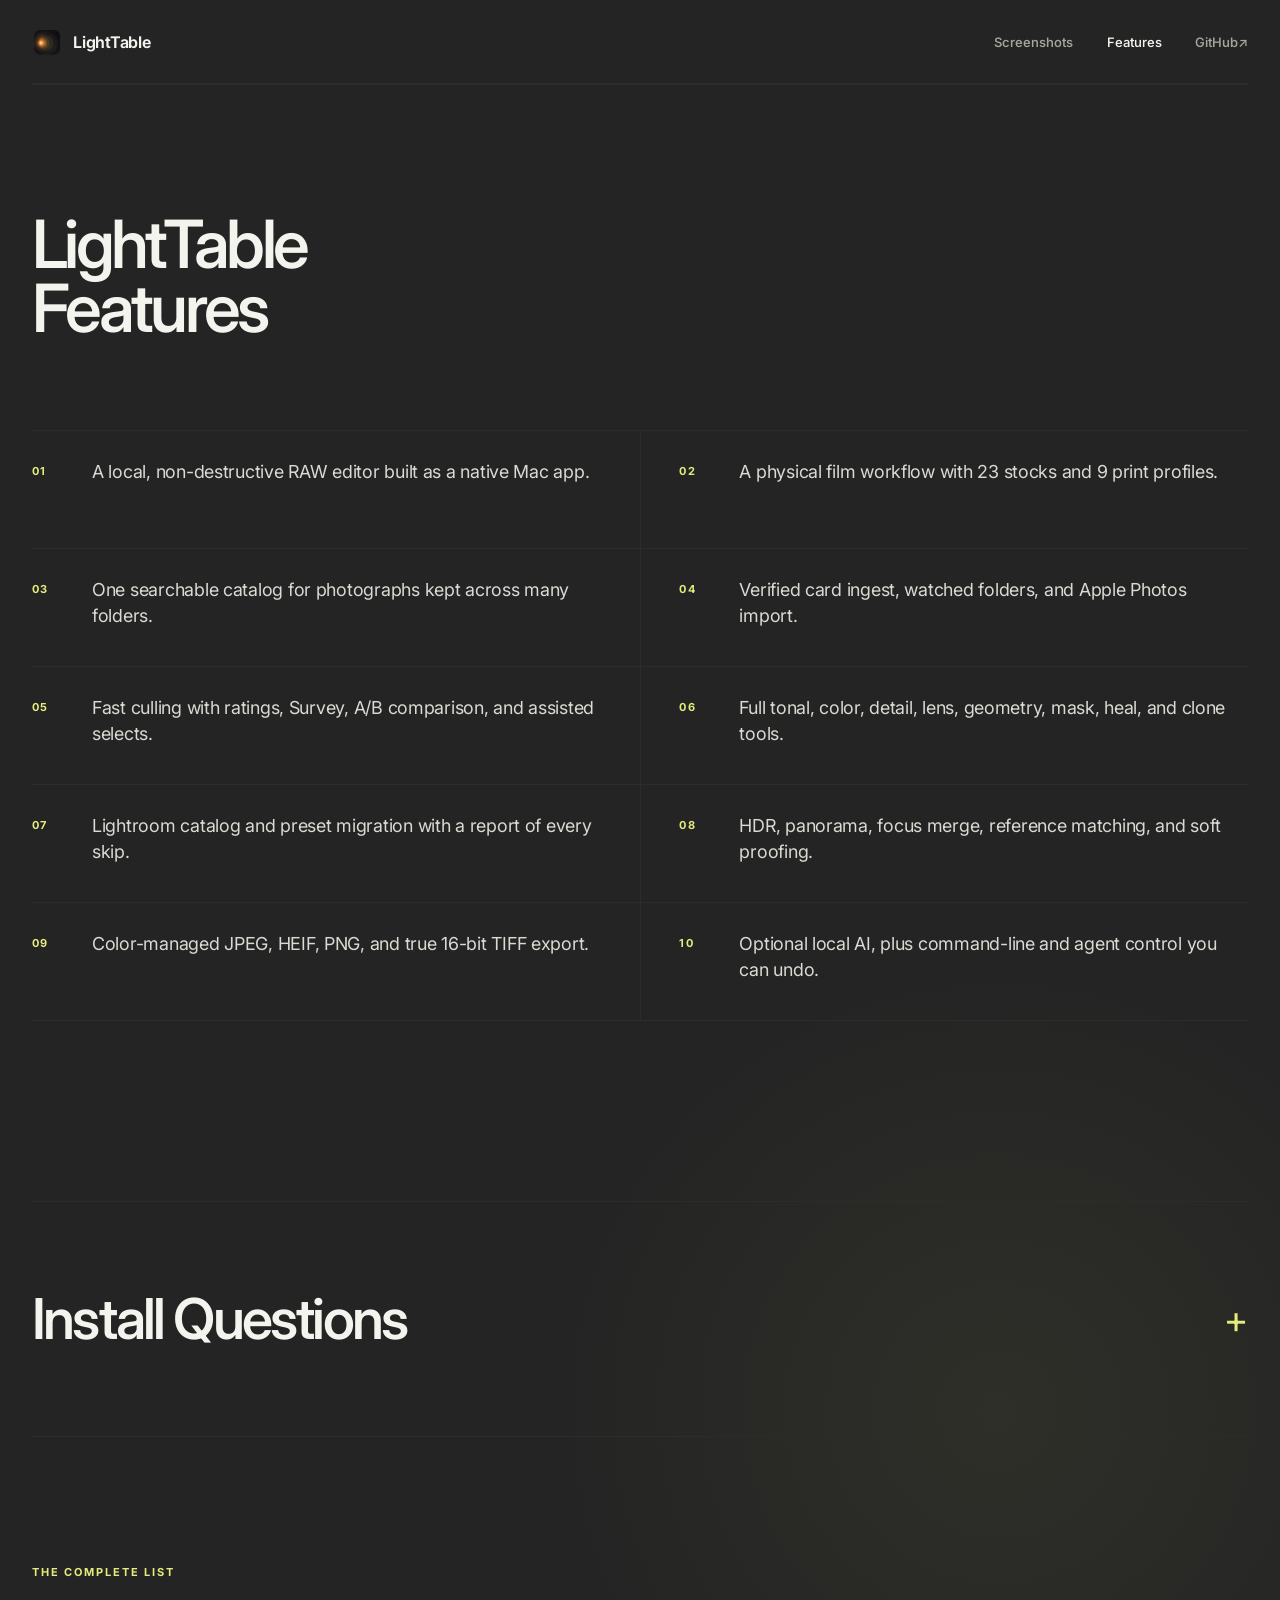
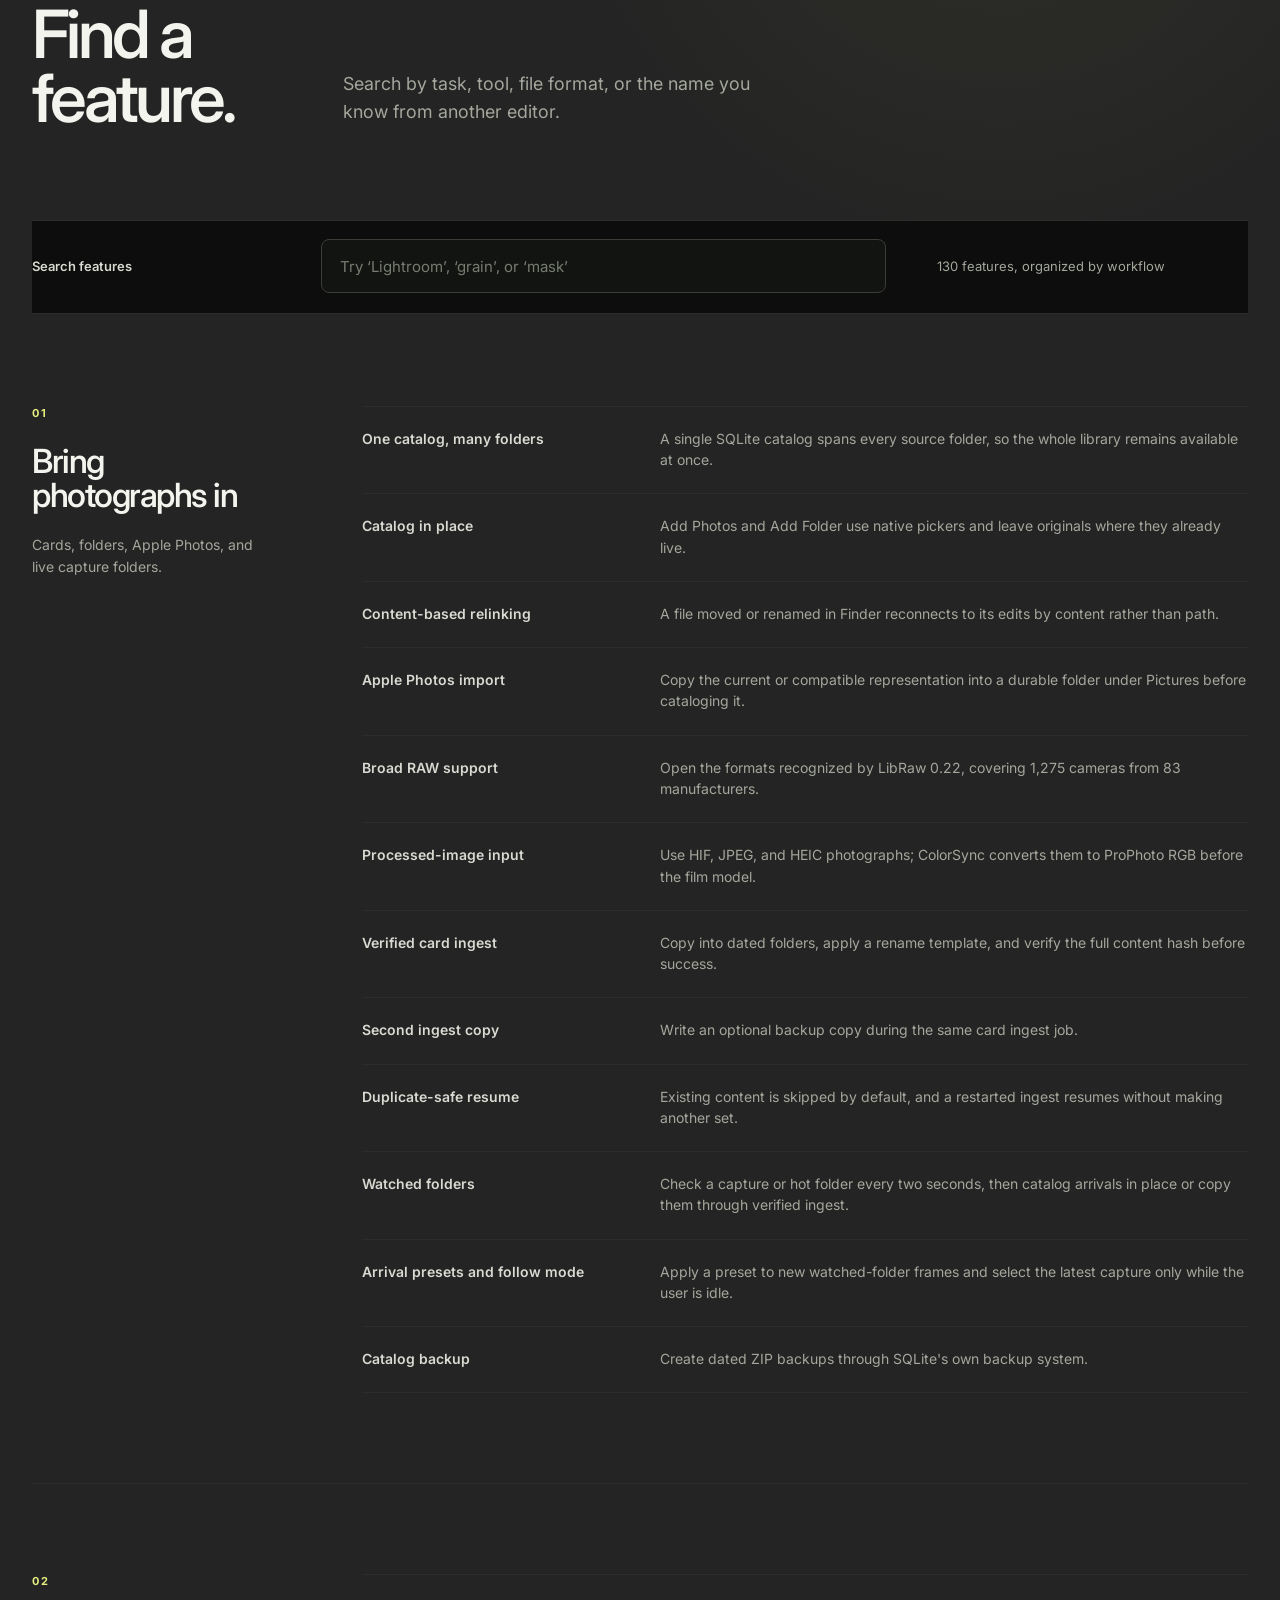
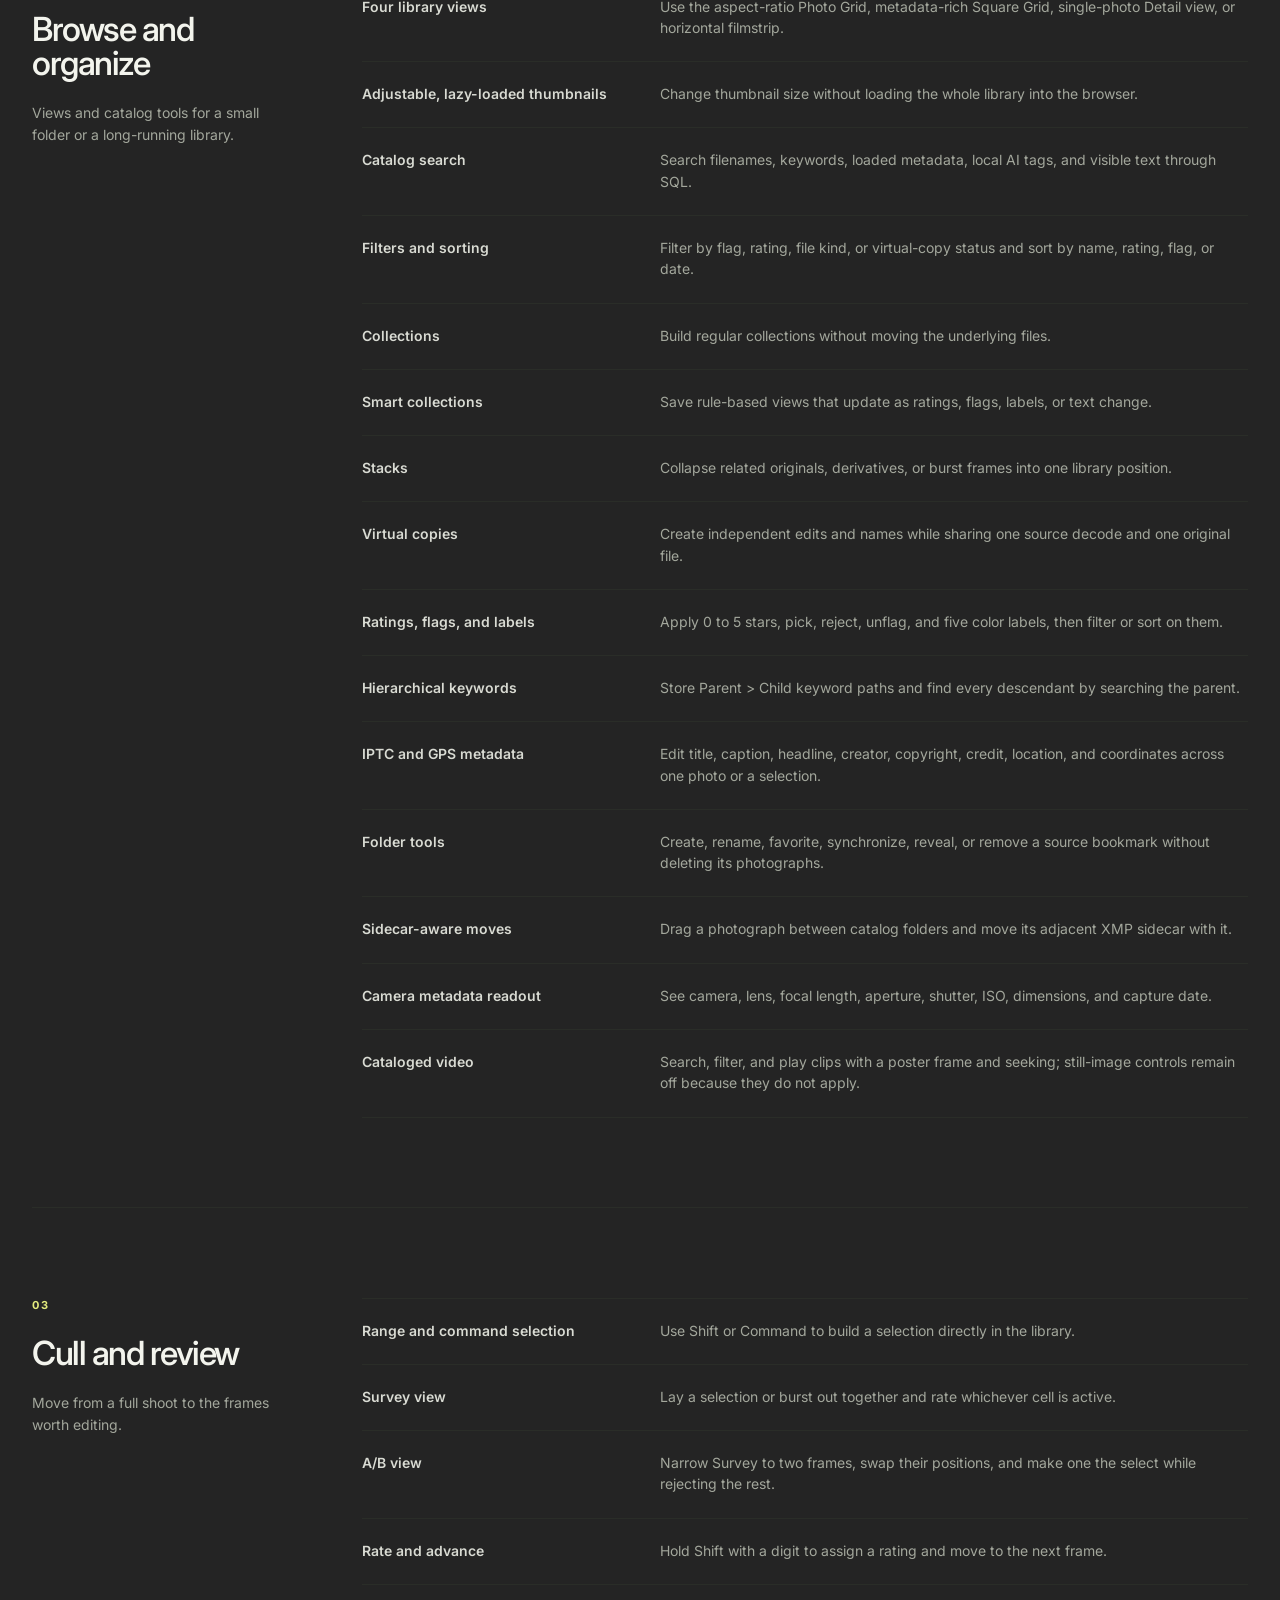
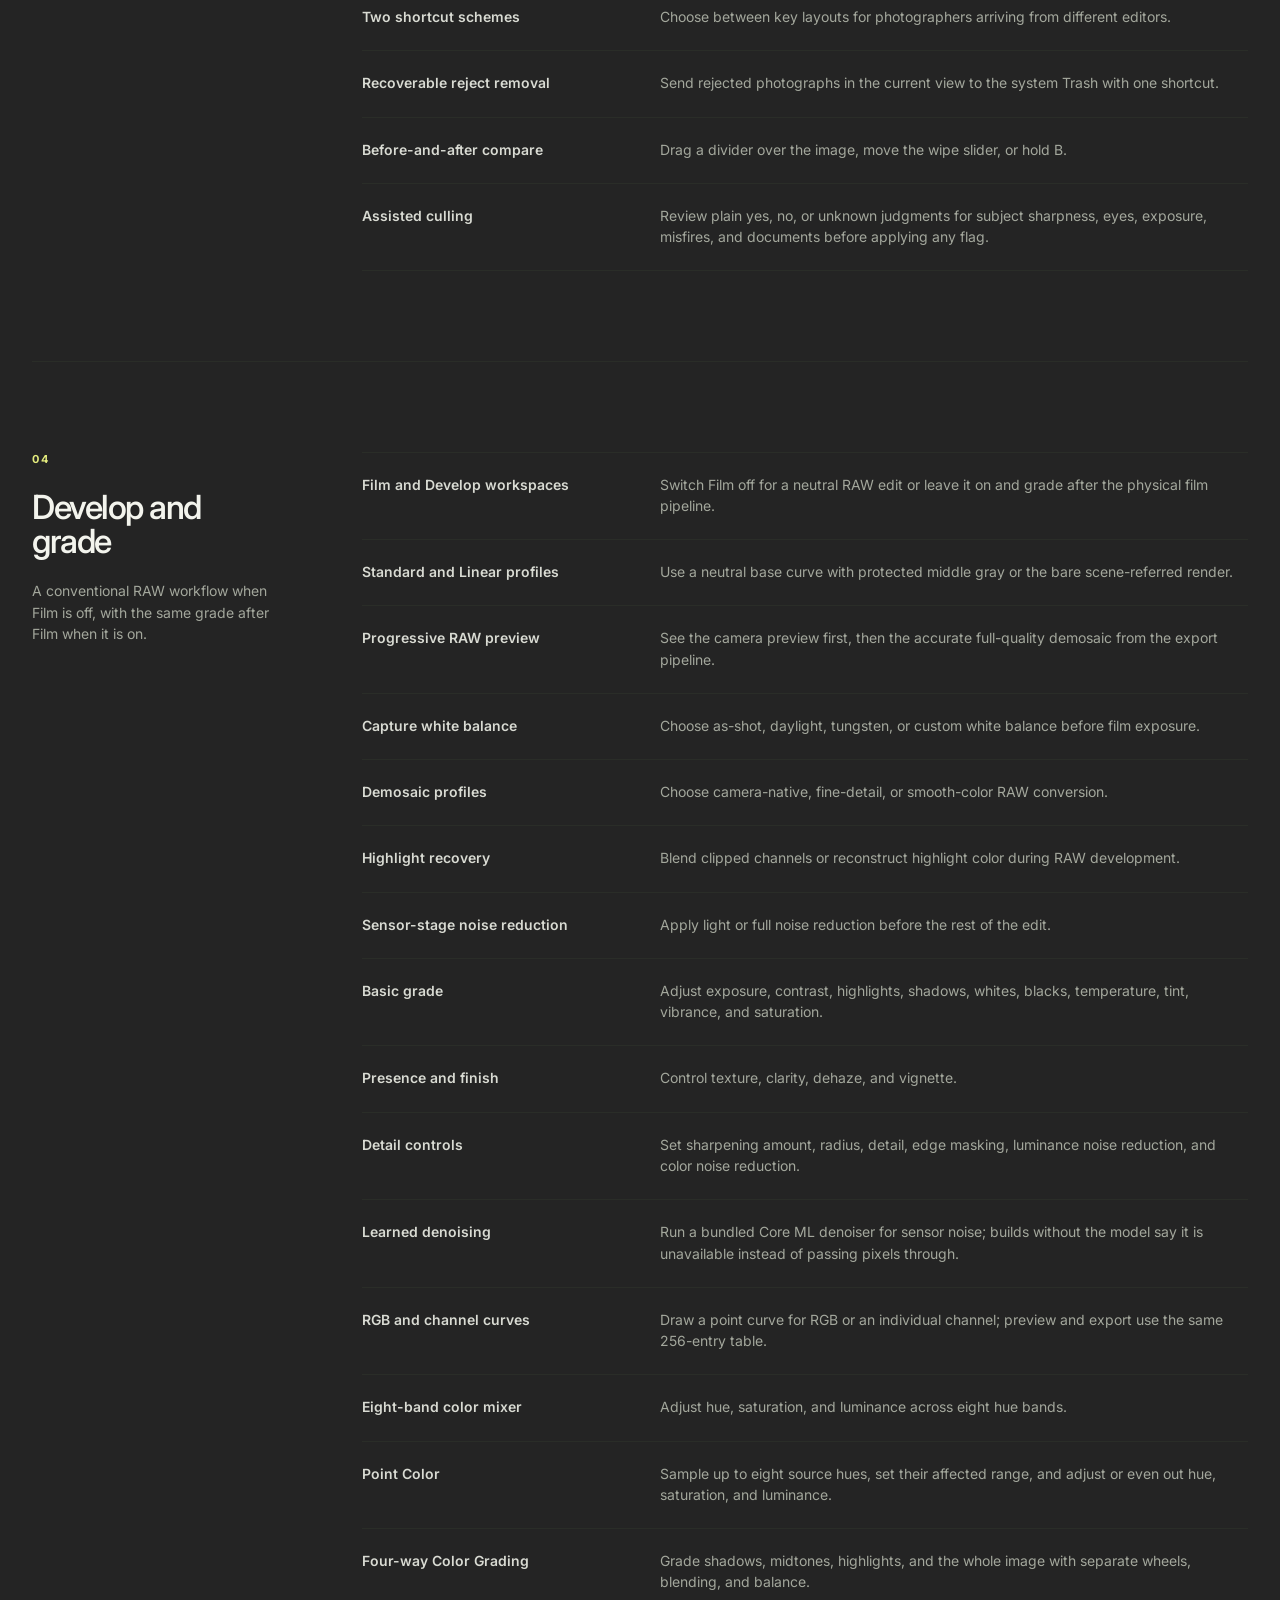
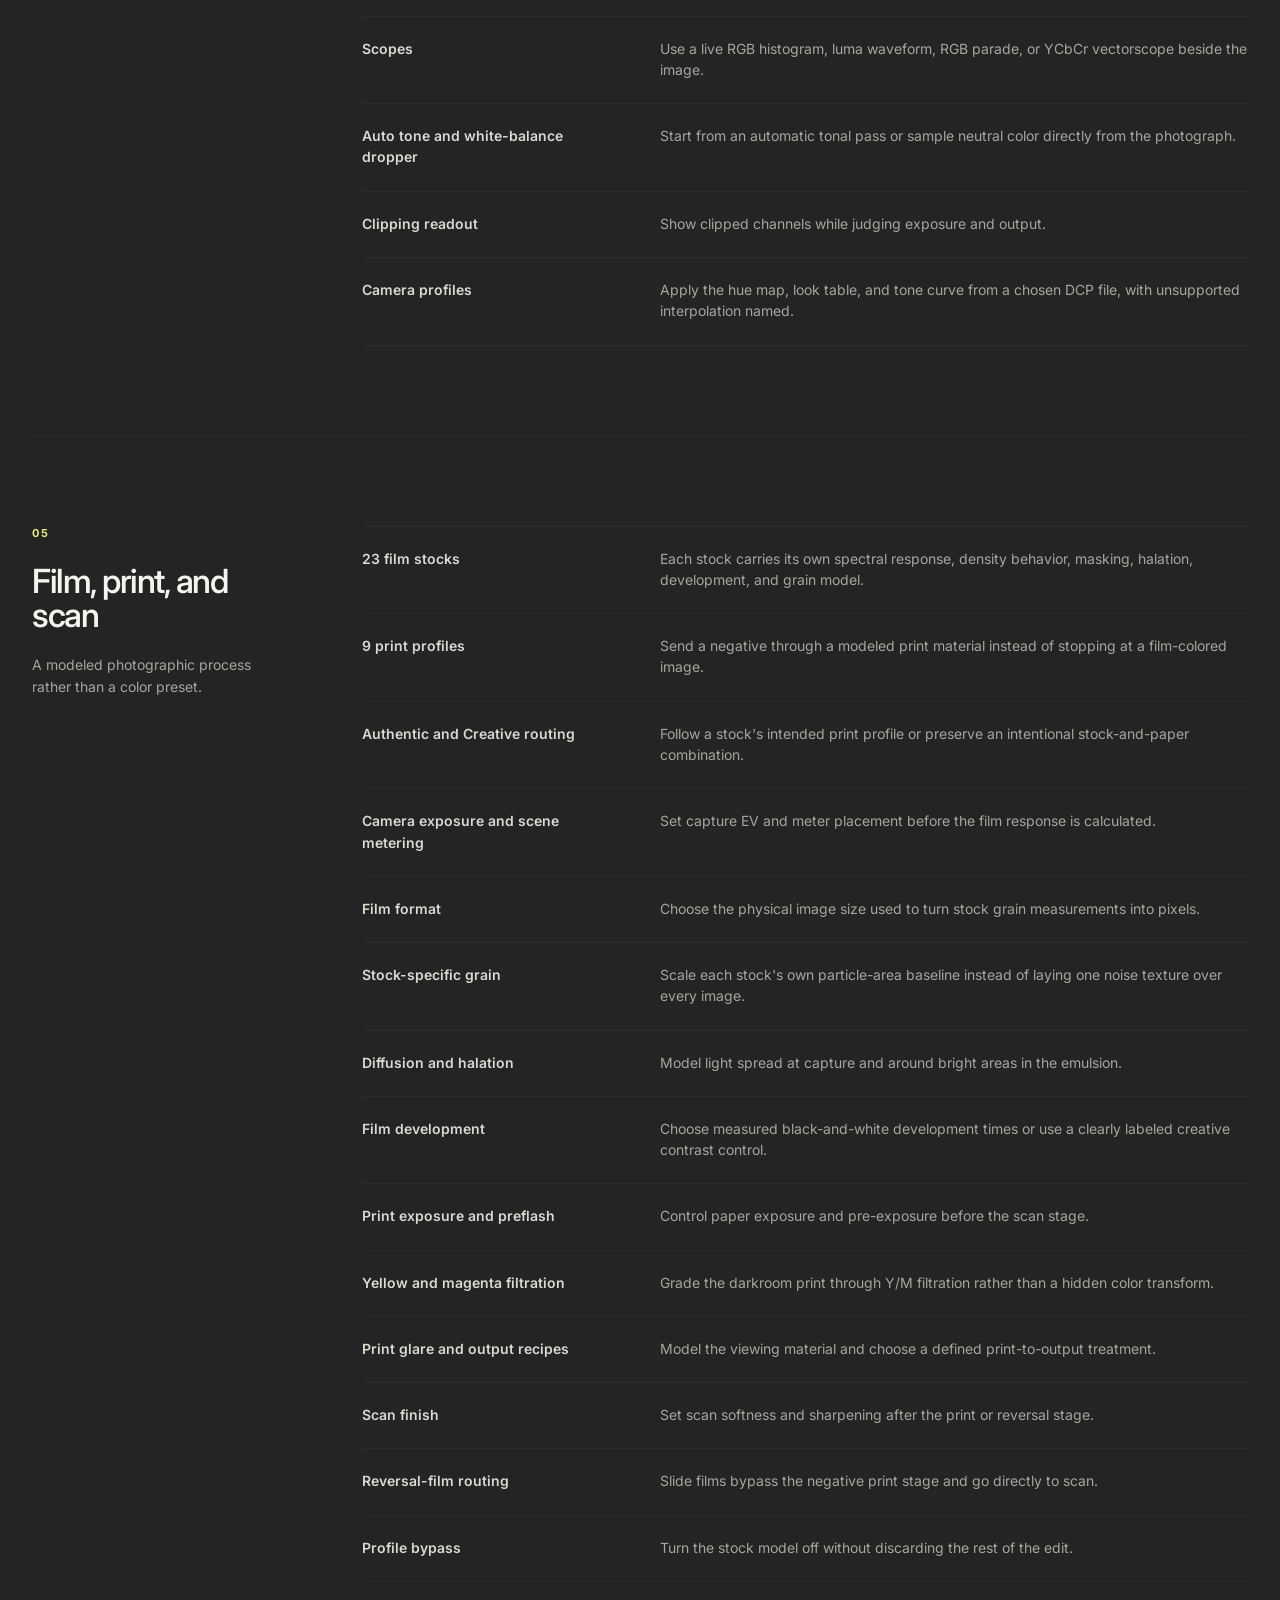
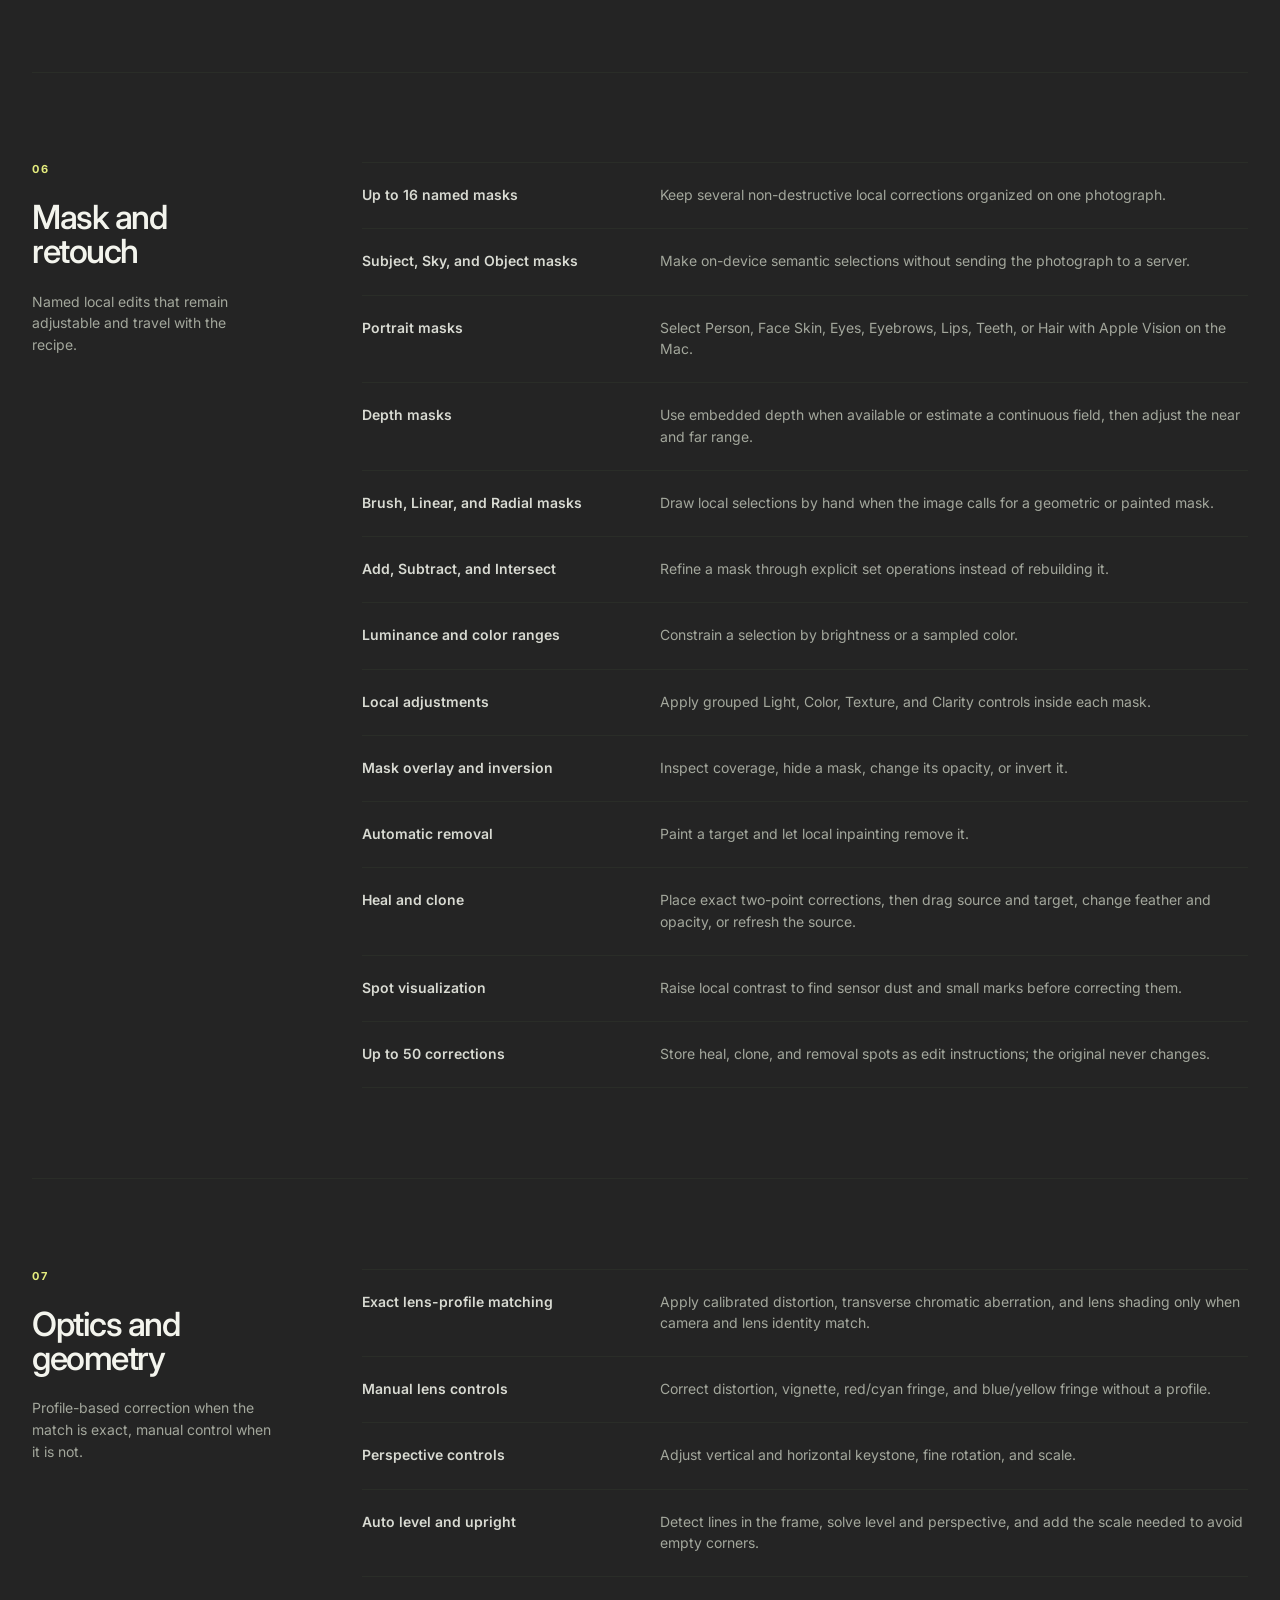
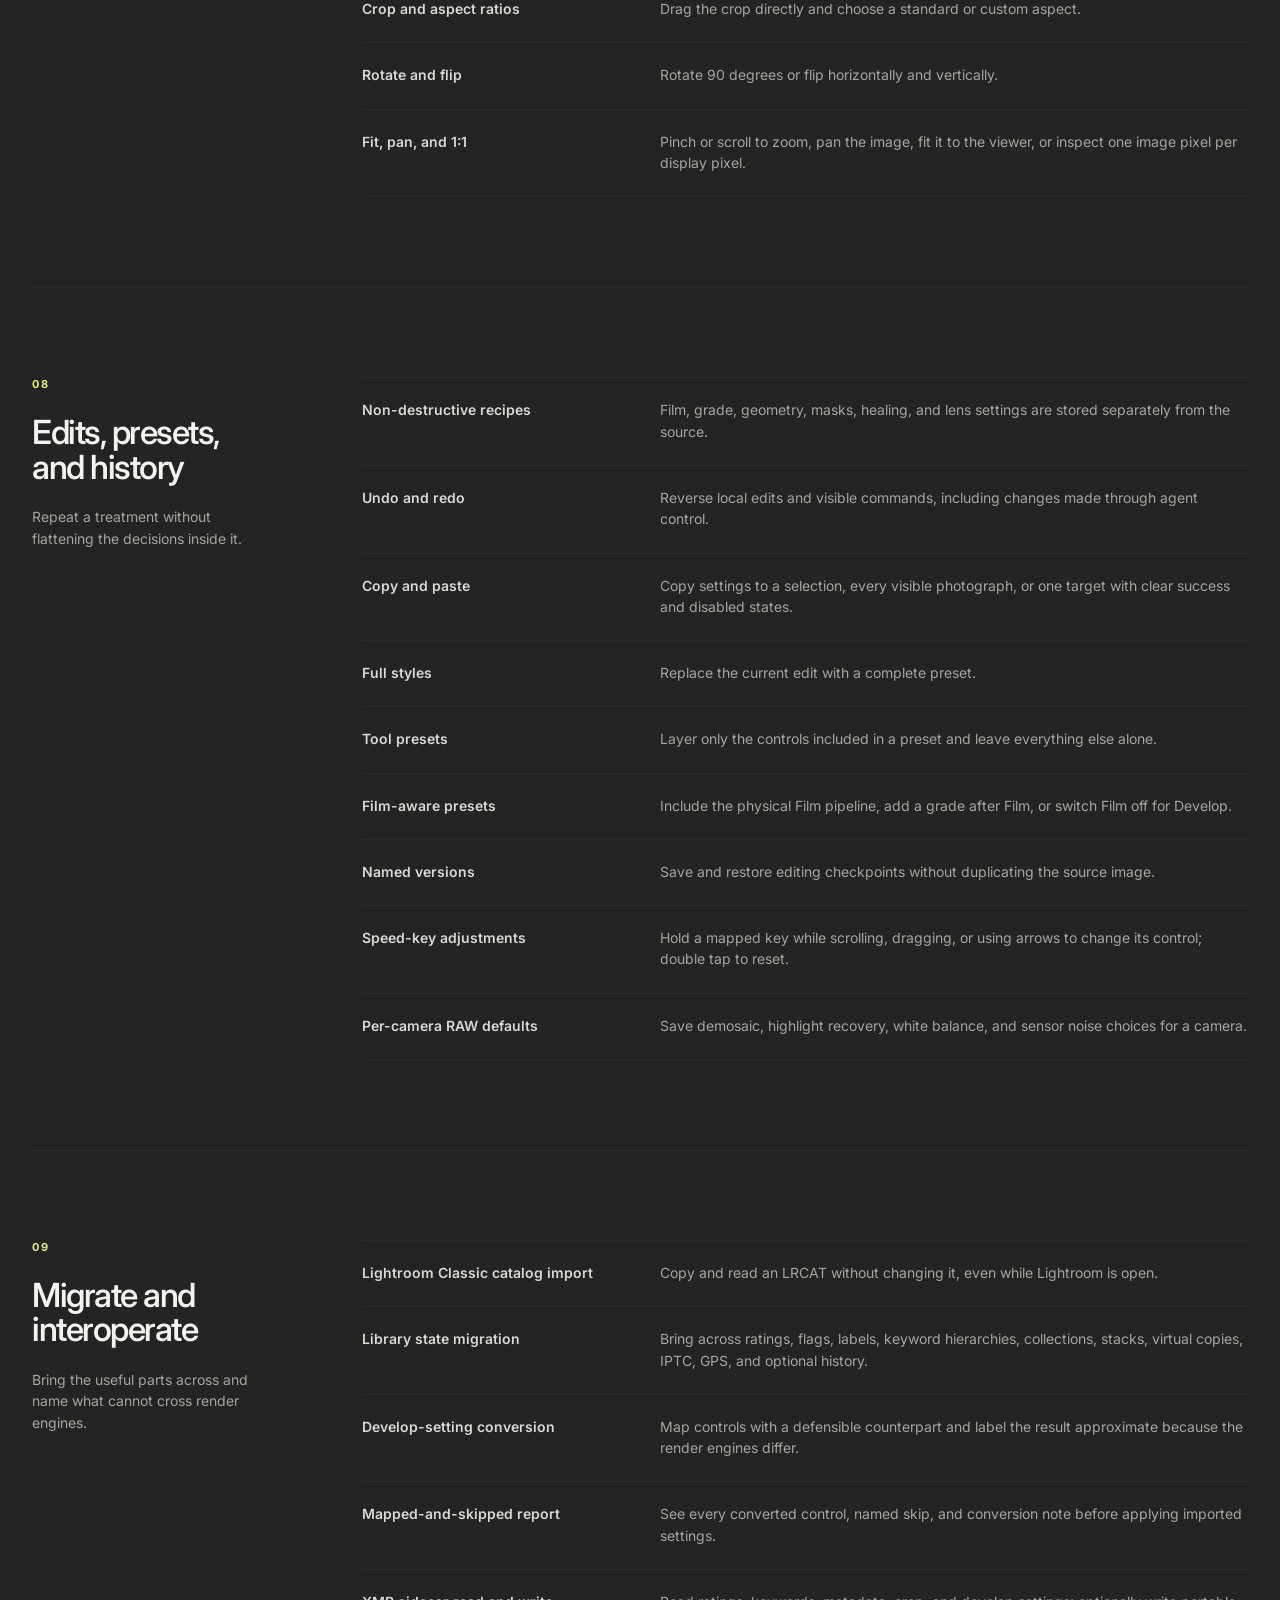
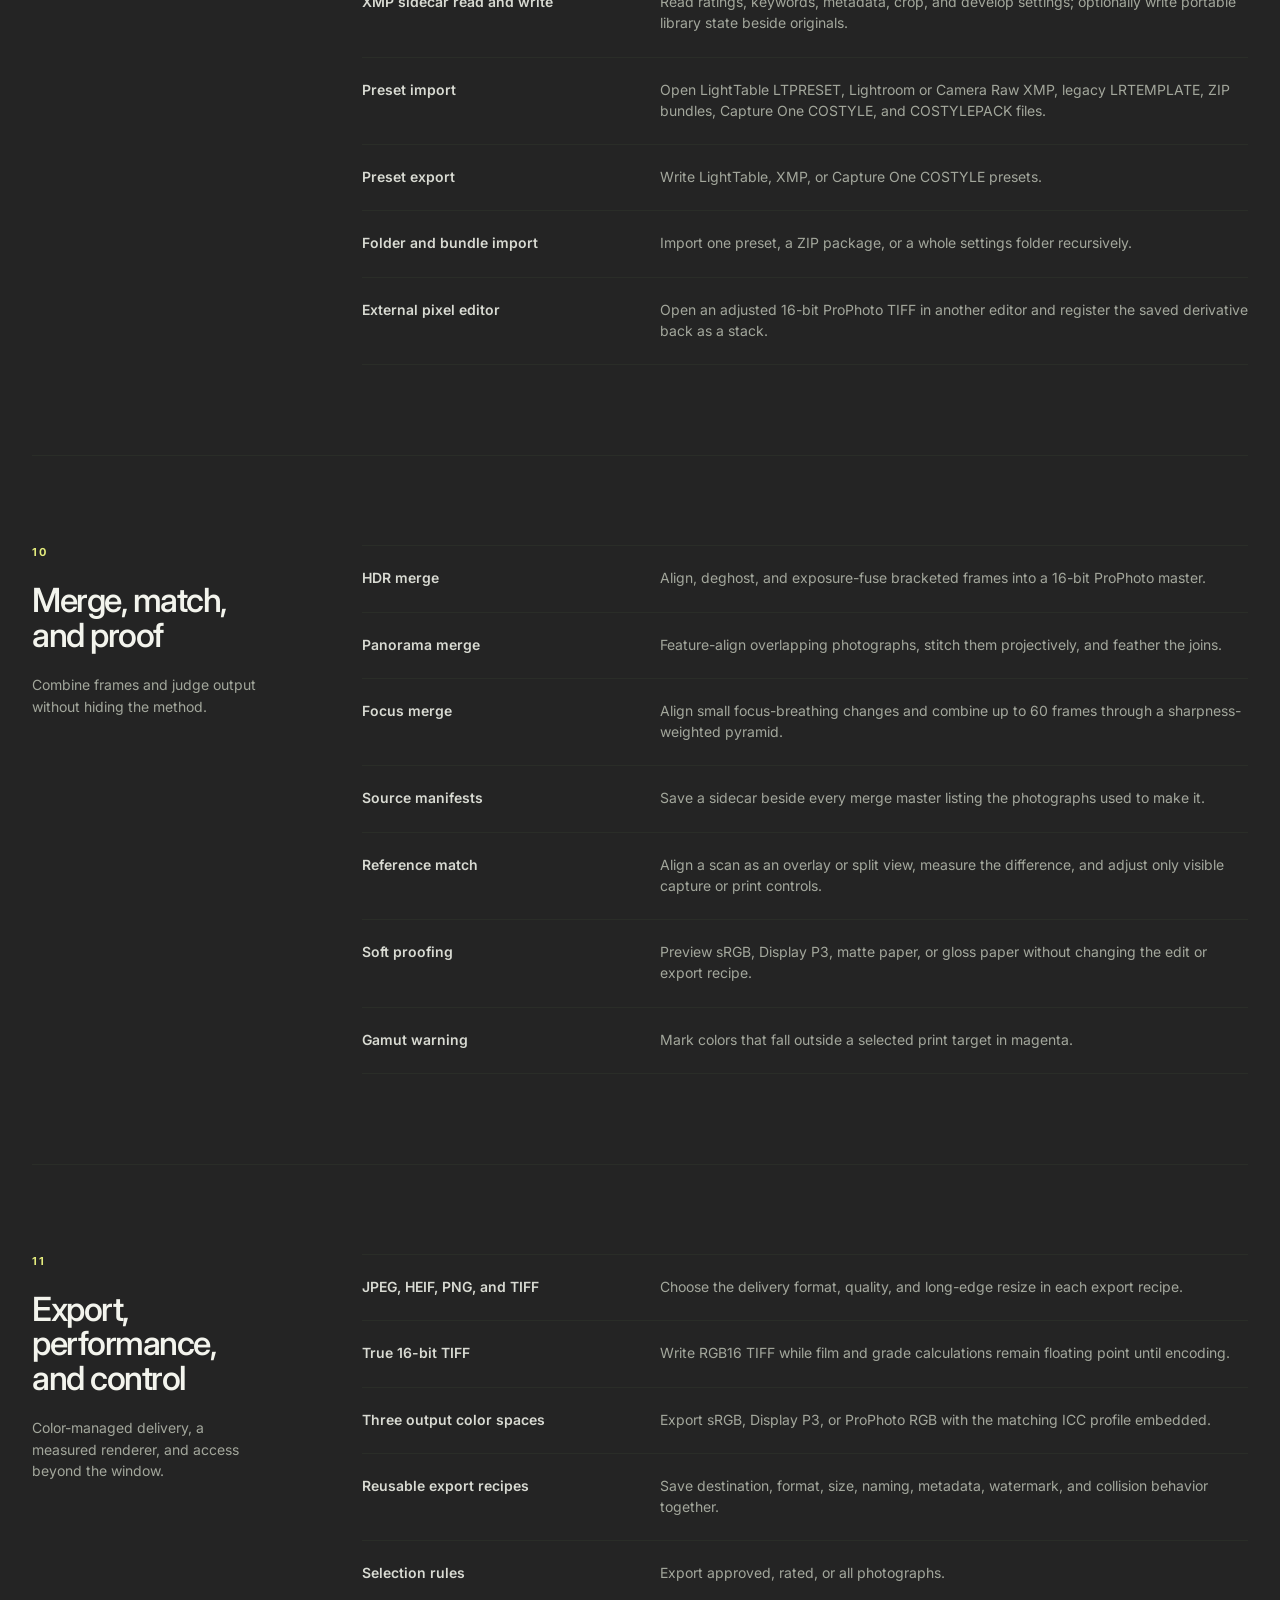
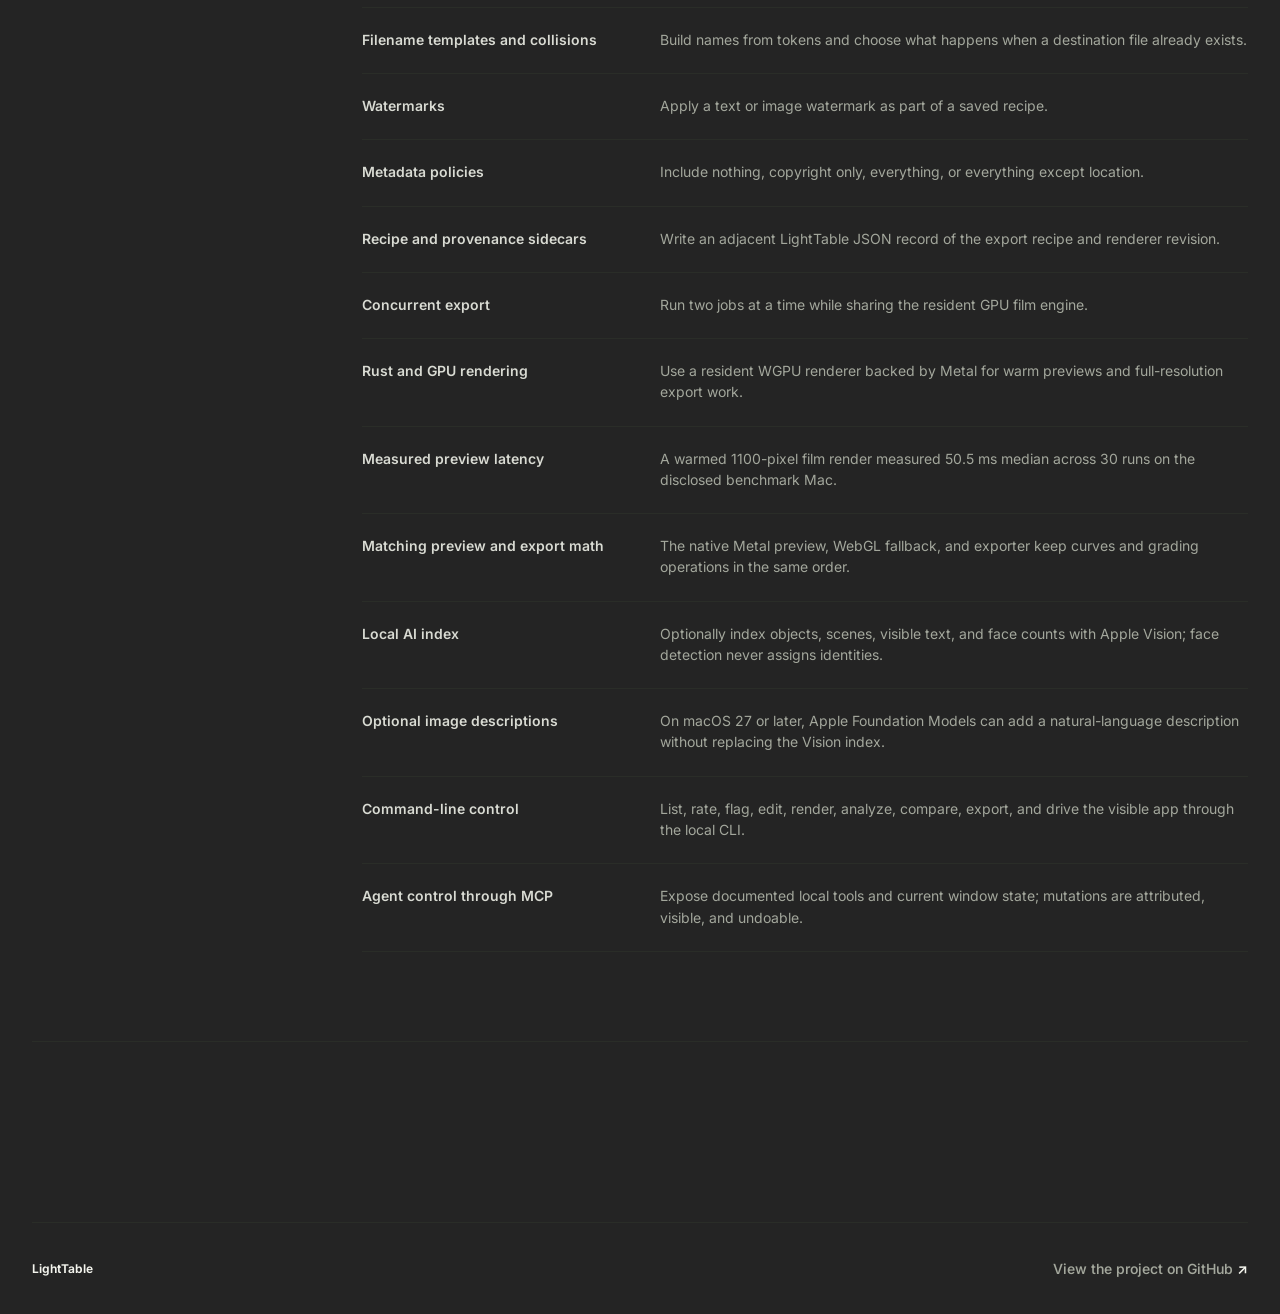
==== commit a88aa61d: "Enlarge homepage preview and add reproducible UI closeups" ====
--- a/features.html
+++ b/features.html
@@ -16,7 +16,7 @@
     <meta property="og:url" content="https://lighttable.app/features.html" />
     <meta property="og:image" content="https://lighttable.app/og.png" />
     <meta name="twitter:card" content="summary_large_image" />
-    <meta name="theme-color" content="#0b0c0b" />
+    <meta name="theme-color" content="#242424" />
     <link rel="icon" type="image/png" sizes="32x32" href="favicon-32.png" />
     <link rel="icon" type="image/png" sizes="16x16" href="favicon-16.png" />
     <link rel="apple-touch-icon" href="app-icon.png" />
@@ -39,7 +39,7 @@
       <nav class="site-nav" aria-label="Main navigation">
         <a href="screenshots.html">Screenshots</a>
         <a href="features.html" aria-current="page">Features</a>
-        <a href="https://github.com/reville/lighttable-app">GitHub <span aria-hidden="true">↗</span></a>
+        <a href="https://github.com/reville/lighttable-digital-darkroom">GitHub <span aria-hidden="true">↗</span></a>
       </nav>
     </header>
 
@@ -382,7 +382,7 @@
 
     <footer>
       <span>LightTable</span>
-      <a class="text-link" href="https://github.com/reville/lighttable-app">View the project on GitHub <span aria-hidden="true">↗</span></a>
+      <a class="text-link" href="https://github.com/reville/lighttable-digital-darkroom">View the project on GitHub <span aria-hidden="true">↗</span></a>
     </footer>
 
     <script src="script.js"></script>
--- a/styles.css
+++ b/styles.css
@@ -1,6 +1,6 @@
 :root {
   color-scheme: dark;
-  --background: #0b0c0b;
+  --background: #242424;
   --surface: #121411;
   --text: #f3f4ed;
   --muted: #a3a79c;
@@ -129,8 +129,8 @@
 .hero {
   min-height: calc(100vh - 84px);
   display: grid;
-  grid-template-columns: minmax(440px, 0.8fr) minmax(580px, 1.2fr);
-  gap: clamp(48px, 7vw, 126px);
+  grid-template-columns: minmax(0, 1fr) minmax(0, 1fr);
+  gap: clamp(48px, 6vw, 96px);
   align-items: center;
   padding: clamp(70px, 9vh, 132px) 0 clamp(84px, 11vh, 160px);
 }
@@ -230,8 +230,84 @@
 .actions {
   display: flex;
   flex-wrap: wrap;
+  align-items: flex-start;
   gap: 10px;
   margin-top: 28px;
+}
+
+.install-option {
+  flex: 1 1 240px;
+  min-width: 0;
+}
+
+.install-command {
+  display: flex;
+  align-items: center;
+  gap: 8px;
+  min-height: 48px;
+  padding: 5px 10px 5px 12px;
+  border: 1px solid var(--line);
+  border-radius: 8px;
+  background: var(--surface);
+}
+
+.install-command code {
+  flex: 1;
+  min-width: 0;
+  color: var(--text);
+  font-size: 12px;
+  line-height: 1.5;
+  overflow-wrap: anywhere;
+  user-select: all;
+}
+
+.copy-command {
+  display: inline-flex;
+  flex: 0 0 32px;
+  align-items: center;
+  justify-content: center;
+  width: 32px;
+  height: 32px;
+  padding: 6px;
+  border: 0;
+  border-radius: 4px;
+  background: transparent;
+  color: var(--muted);
+  cursor: pointer;
+  transition: color 160ms ease, background 160ms ease;
+}
+
+.copy-command[hidden],
+.copy-command .copied-icon,
+.copy-command.is-copied .copy-icon {
+  display: none;
+}
+
+.copy-command.is-copied .copied-icon {
+  display: block;
+}
+
+.copy-command:hover,
+.copy-command.is-copied {
+  background: rgba(228, 236, 125, 0.08);
+  color: var(--accent);
+}
+
+.copy-command:focus-visible {
+  outline: 2px solid var(--accent);
+  outline-offset: 2px;
+}
+
+.copy-command svg {
+  width: 20px;
+  height: 20px;
+}
+
+.install-status {
+  margin: 7px 0 0;
+  color: var(--muted);
+  font-size: 11px;
+  line-height: 1.5;
 }
 
 .button {
@@ -277,6 +353,11 @@
   margin-top: 19px;
 }
 
+.hero-preview {
+  justify-self: end;
+  width: min(100%, 680px);
+}
+
 .product-shot {
   position: relative;
   display: block;
@@ -312,25 +393,16 @@
   box-shadow: 0 34px 90px rgba(0, 0, 0, 0.56), 0 8px 20px rgba(0, 0, 0, 0.34);
 }
 
-.nerdery {
-  padding: clamp(110px, 13vw, 210px) 0 clamp(120px, 15vw, 230px);
+.ui-details {
+  padding: clamp(64px, 8vw, 120px) 0 clamp(90px, 10vw, 154px);
   border-top: 1px solid var(--line);
 }
 
-.nerdery-intro {
-  display: grid;
-  grid-template-columns: minmax(0, 1.15fr) minmax(300px, 0.85fr);
-  column-gap: clamp(48px, 8vw, 130px);
-  align-items: end;
-  padding-bottom: clamp(58px, 7vw, 96px);
-}
-
-.nerdery-intro .eyebrow {
-  grid-column: 1 / -1;
-}
-
-.nerdery-intro h2 {
-  max-width: 850px;
+.ui-details-intro {
+  margin-bottom: clamp(56px, 6vw, 96px);
+}
+
+.ui-details-intro h2 {
   margin: 0;
   font-size: clamp(44px, 5.4vw, 84px);
   font-weight: 560;
@@ -338,12 +410,110 @@
   line-height: 0.96;
 }
 
-.nerdery-intro > p:last-child {
-  max-width: 520px;
-  margin: 0 0 5px;
-  color: var(--muted);
-  font-size: clamp(17px, 1.5vw, 21px);
-  line-height: 1.5;
+.ui-detail {
+  display: grid;
+  grid-template-columns: minmax(0, 2fr) minmax(0, 1fr);
+  gap: clamp(40px, 6vw, 96px);
+  align-items: center;
+  margin: 0 0 clamp(72px, 9vw, 138px);
+}
+
+.ui-detail:nth-of-type(even) {
+  grid-template-columns: minmax(0, 1fr) minmax(0, 2fr);
+}
+
+.ui-detail figcaption {
+  display: block;
+  margin: 0;
+  color: var(--text);
+}
+
+.ui-detail:nth-of-type(even) .ui-detail-visual {
+  grid-column: 2;
+  grid-row: 1;
+}
+
+.ui-detail:nth-of-type(even) figcaption {
+  grid-column: 1;
+  grid-row: 1;
+}
+
+.ui-detail-visual {
+  display: grid;
+  grid-template-columns: 1fr 20% 25%;
+  align-items: start;
+}
+
+.ui-detail-overview {
+  grid-column: 1 / 3;
+  grid-row: 1;
+  margin-top: 24px;
+}
+
+.ui-detail-inset {
+  grid-column: 2 / 4;
+  grid-row: 1;
+  z-index: 1;
+  margin-top: 18%;
+  border: 5px solid #373737;
+  border-radius: 12px;
+  box-shadow: 0 22px 48px rgba(0, 0, 0, 0.3);
+  overflow: hidden;
+  transition: transform 220ms ease, border-color 220ms ease;
+}
+
+.ui-detail-inset:hover {
+  transform: translateY(-4px);
+  border-color: #696d57;
+}
+
+.ui-detail-visual img {
+  display: block;
+  width: 100%;
+  height: auto;
+}
+
+.ui-detail-overview img {
+  border: 1px solid #454545;
+  border-radius: 8px;
+}
+
+.ui-detail .eyebrow {
+  margin-bottom: 20px;
+}
+
+.ui-detail h3 {
+  margin: 0;
+  font-size: clamp(34px, 3.2vw, 50px);
+  font-weight: 540;
+  letter-spacing: -0.045em;
+  line-height: 1.04;
+}
+
+.ui-detail-caption {
+  margin: 24px 0 0;
+  max-width: 32ch;
+  color: var(--muted);
+  font-size: clamp(16px, 1.4vw, 20px);
+  line-height: 1.65;
+}
+
+.nerdery {
+  padding: clamp(48px, 6vw, 88px) 0 clamp(120px, 15vw, 230px);
+  border-top: 1px solid var(--line);
+}
+
+.nerdery-intro {
+  padding-bottom: clamp(58px, 7vw, 96px);
+}
+
+.nerdery-intro h2 {
+  max-width: 850px;
+  margin: 0;
+  font-size: clamp(44px, 5.4vw, 84px);
+  font-weight: 560;
+  letter-spacing: -0.055em;
+  line-height: 0.96;
 }
 
 .nerdery-level {
@@ -364,6 +534,10 @@
   list-style: none;
 }
 
+.nerdery-level--single-title summary {
+  grid-template-columns: minmax(0, 1fr) 28px;
+}
+
 .nerdery-level summary::-webkit-details-marker {
   display: none;
 }
@@ -387,6 +561,11 @@
 .nerdery-level summary:hover .nerdery-level-title,
 .nerdery-level summary:focus-visible .nerdery-level-title {
   color: var(--accent);
+}
+
+.nerdery-level--single-title summary:hover .nerdery-level-title,
+.nerdery-level--single-title summary:focus-visible .nerdery-level-title {
+  color: var(--text);
 }
 
 .nerdery-level summary:focus-visible {
@@ -678,6 +857,14 @@
   font-size: clamp(32px, 4.2vw, 58px);
 }
 
+.gallery-summary {
+  max-width: 680px;
+  margin: 22px 0 0;
+  color: var(--muted);
+  font-size: clamp(15px, 1.6vw, 19px);
+  line-height: 1.55;
+}
+
 .gallery {
   display: grid;
   gap: clamp(76px, 10vw, 150px);
@@ -708,6 +895,11 @@
 figcaption strong {
   color: var(--text);
   font-weight: 580;
+}
+
+figcaption span {
+  max-width: 620px;
+  text-align: right;
 }
 
 [hidden] {
@@ -1104,18 +1296,13 @@
     max-width: 760px;
   }
 
+  .hero-preview {
+    justify-self: center;
+  }
+
   .product-shot {
     justify-self: stretch;
     width: 100%;
-  }
-
-  .nerdery-intro {
-    grid-template-columns: 1fr;
-    gap: 30px;
-  }
-
-  .nerdery-intro > p:last-child {
-    max-width: 680px;
   }
 
   .nerdery-copy {
@@ -1157,6 +1344,38 @@
 }
 
 @media (max-width: 860px) {
+  .ui-detail,
+  .ui-detail:nth-of-type(even) {
+    grid-template-columns: 1fr;
+    gap: 32px;
+  }
+
+  .ui-detail:nth-of-type(even) .ui-detail-visual,
+  .ui-detail:nth-of-type(even) figcaption {
+    grid-column: auto;
+    grid-row: auto;
+  }
+
+  .ui-detail-visual {
+    grid-template-columns: 10% 72% 18%;
+    width: min(100%, 640px);
+  }
+
+  .ui-detail-inset {
+    justify-self: end;
+    width: 100%;
+    max-width: 390px;
+    margin-top: 32%;
+  }
+
+  .ui-detail figcaption {
+    order: -1;
+  }
+
+  .ui-detail-caption {
+    max-width: 45ch;
+  }
+
   .feature-section-intro,
   .feature-directory-intro {
     grid-template-columns: 1fr;
@@ -1228,7 +1447,7 @@
   }
 
   .nerdery {
-    padding: 88px 0 110px;
+    padding: 44px 0 110px;
   }
 
   .film-proof {
@@ -1248,6 +1467,10 @@
     gap: 12px;
   }
 
+  .nerdery-level--single-title summary {
+    grid-template-columns: minmax(0, 1fr) 24px;
+  }
+
   .nerdery-level-title {
     font-size: 25px;
   }
@@ -1289,6 +1512,10 @@
 
   .button {
     flex: 1 1 100%;
+  }
+
+  .install-option {
+    flex-basis: 100%;
   }
 
   footer {
@@ -1300,6 +1527,11 @@
   figcaption {
     flex-direction: column;
     gap: 6px;
+  }
+
+  figcaption span {
+    max-width: none;
+    text-align: left;
   }
 
   .feature-overview {
@@ -1374,7 +1606,9 @@
   .reveal,
   .reveal.is-visible,
   .button,
+  .copy-command,
   .product-shot,
+  .ui-detail-inset,
   .nerdery-level-title,
   .feature-search input,
   .nerdery-level-toggle::before,
